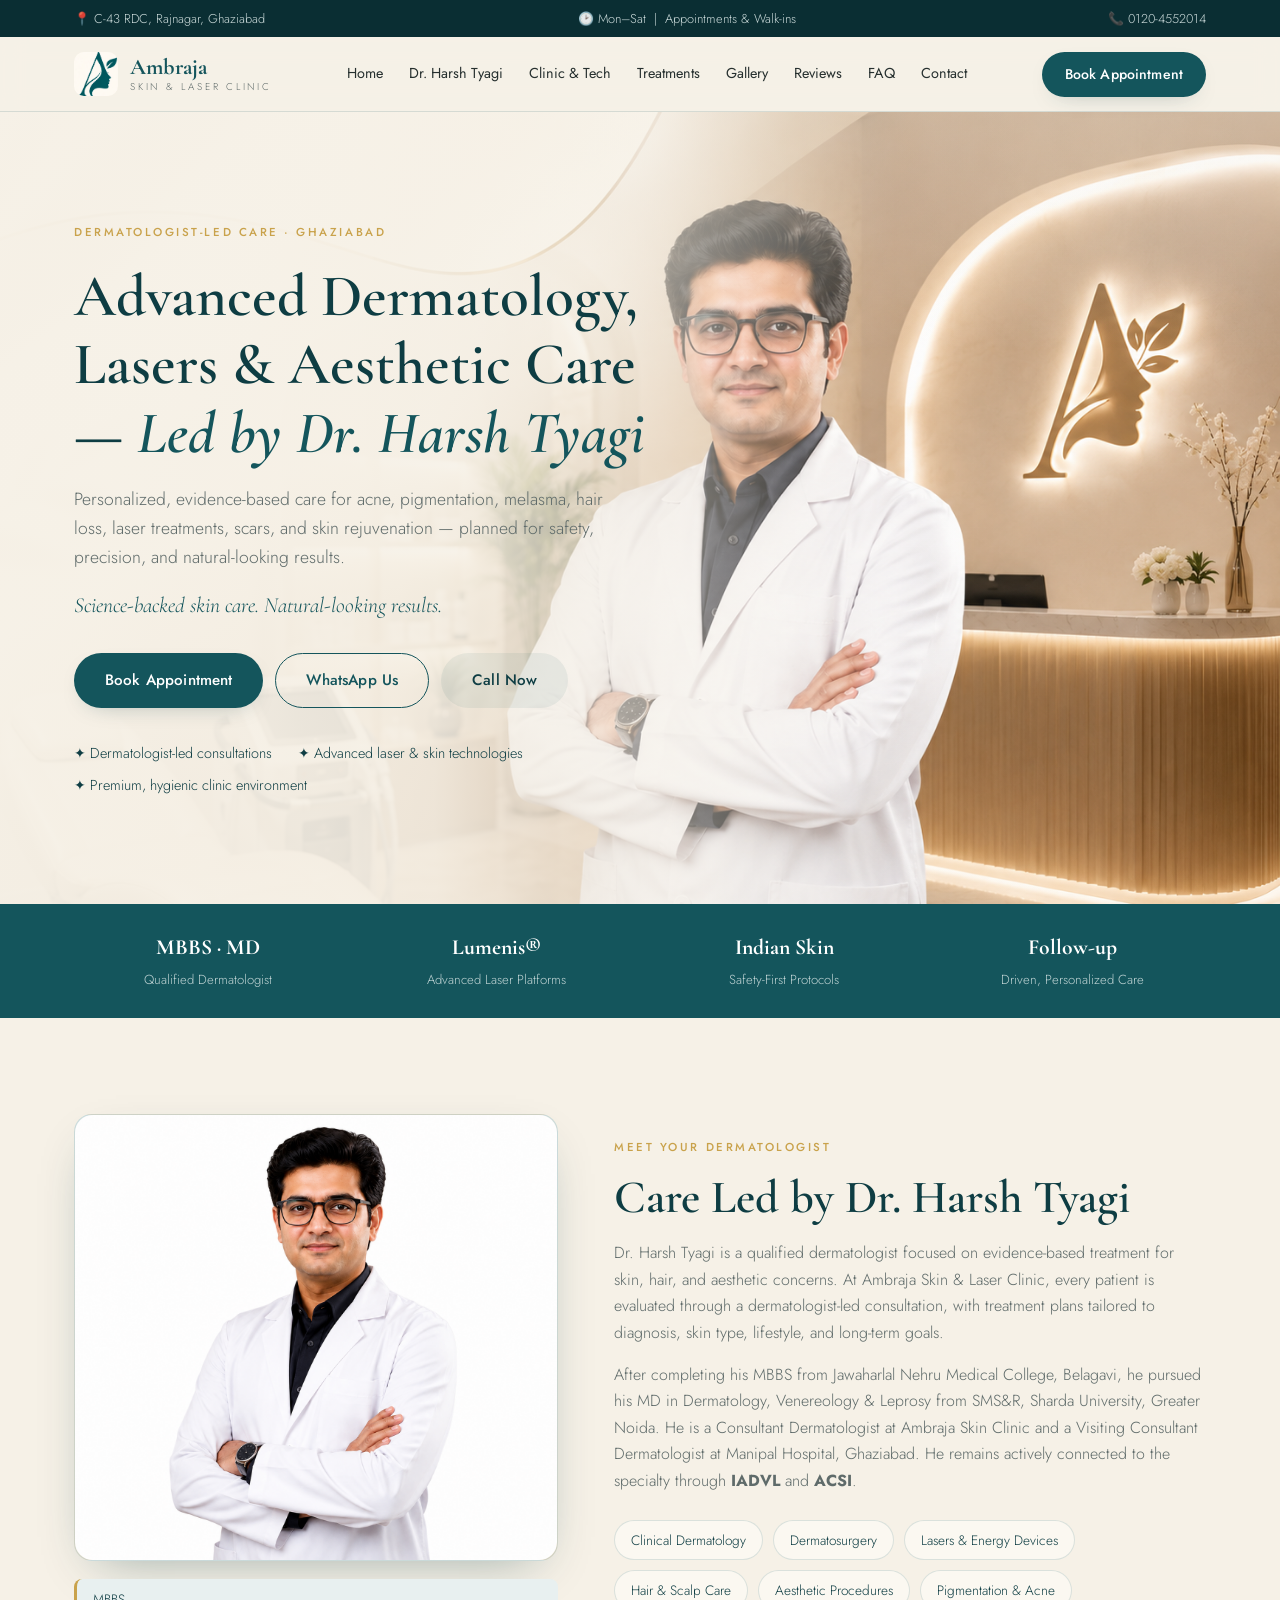
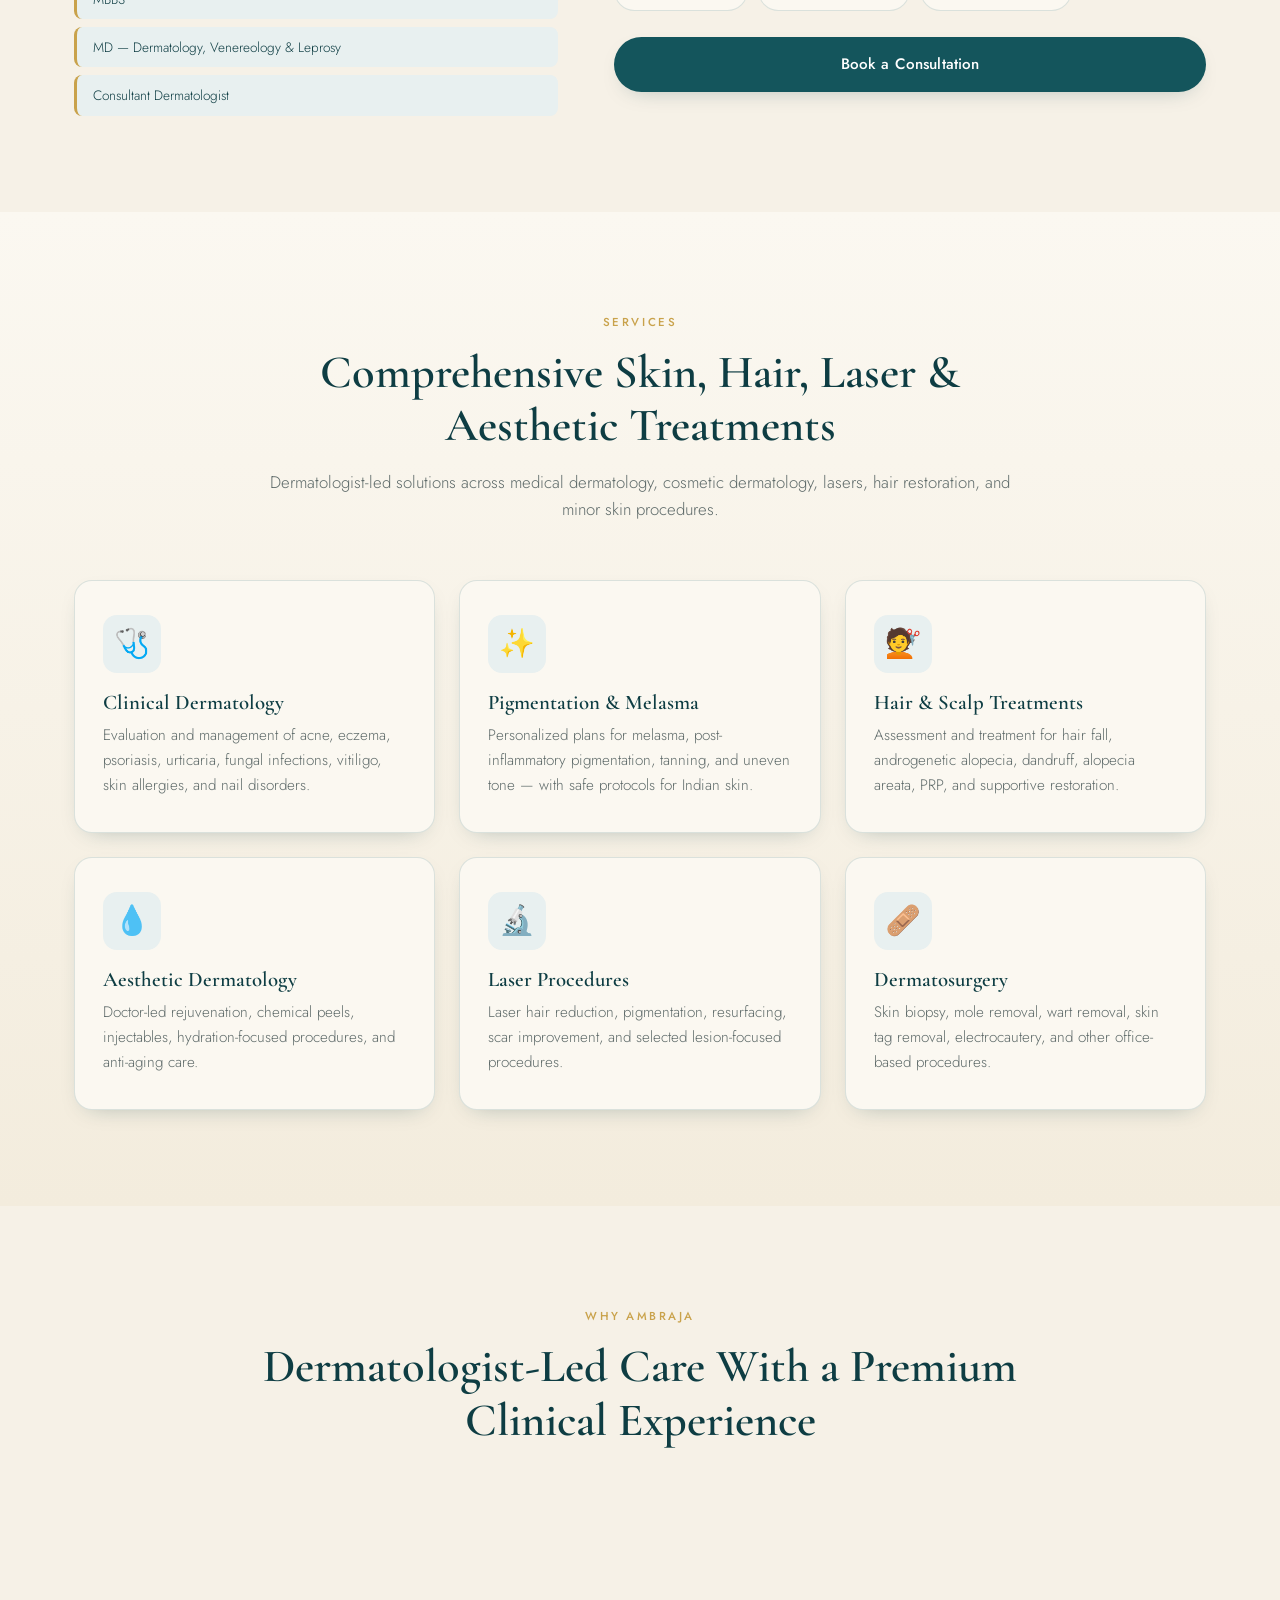
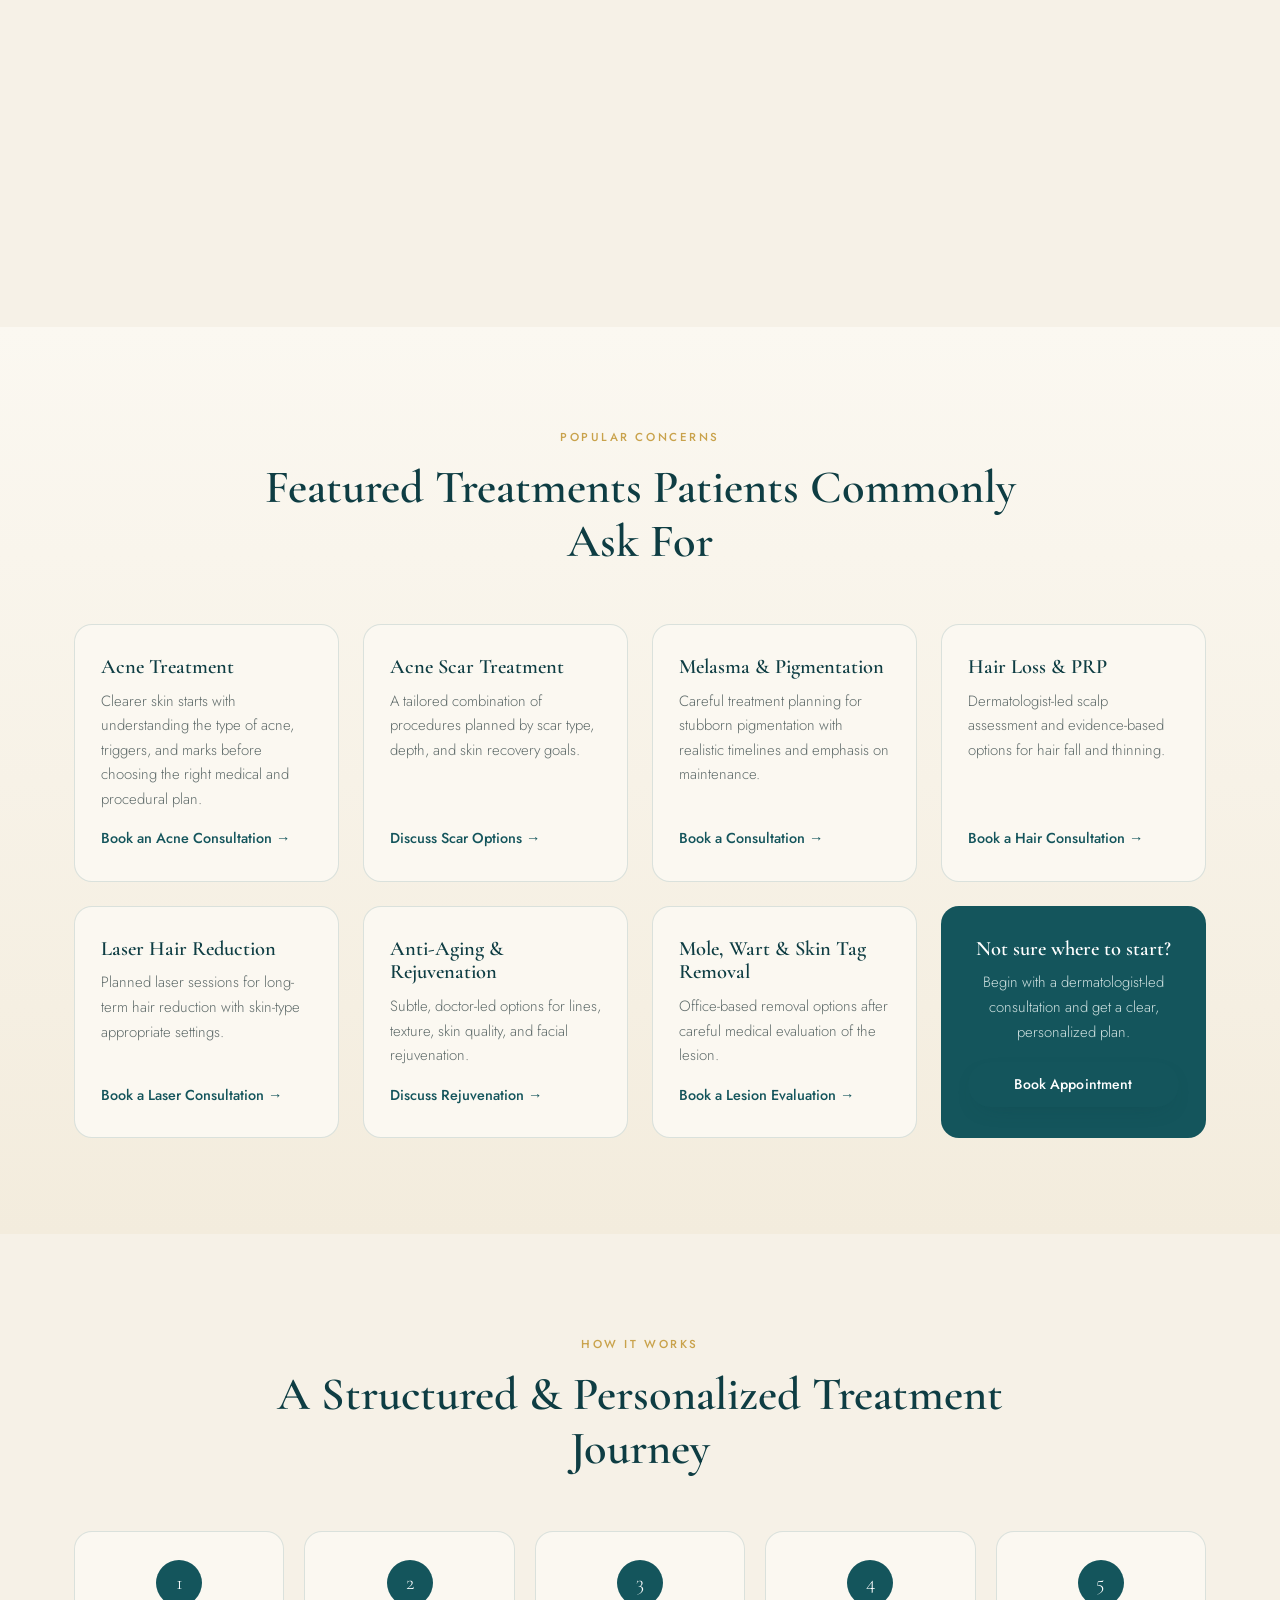
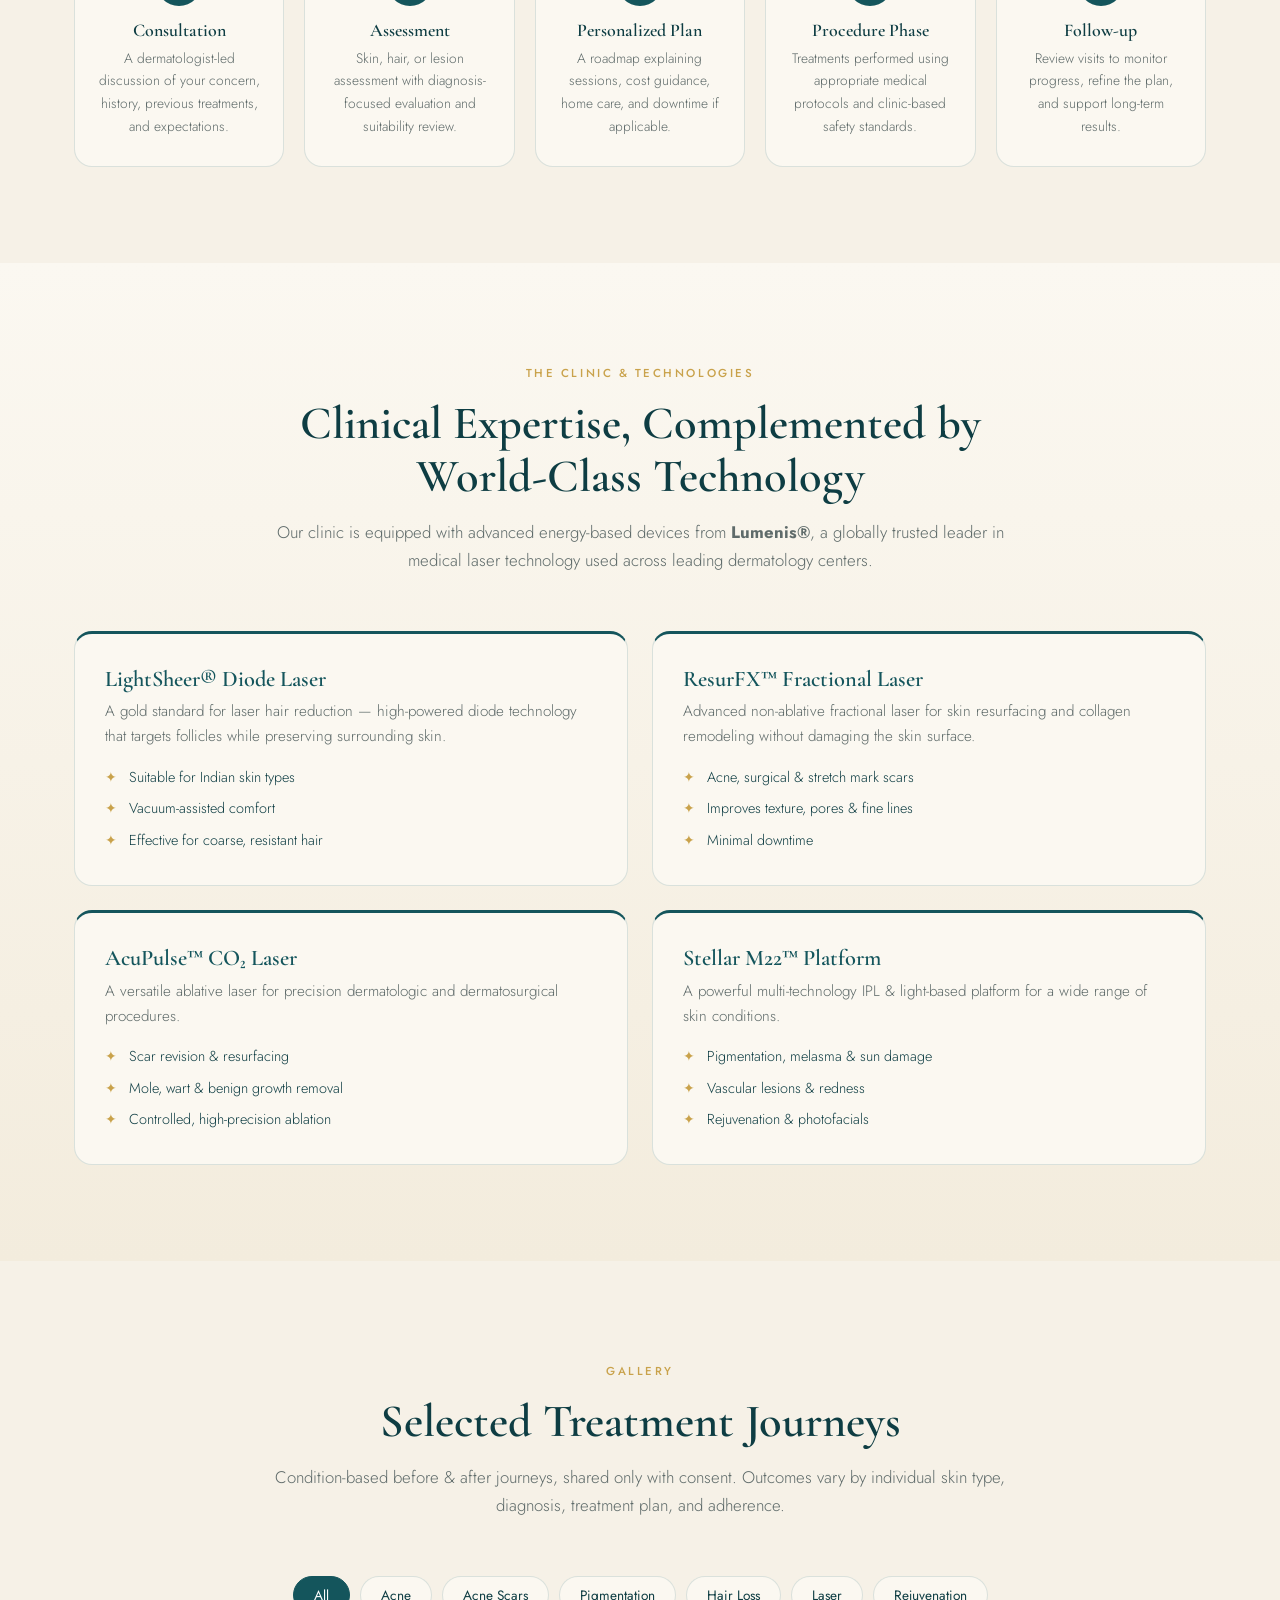
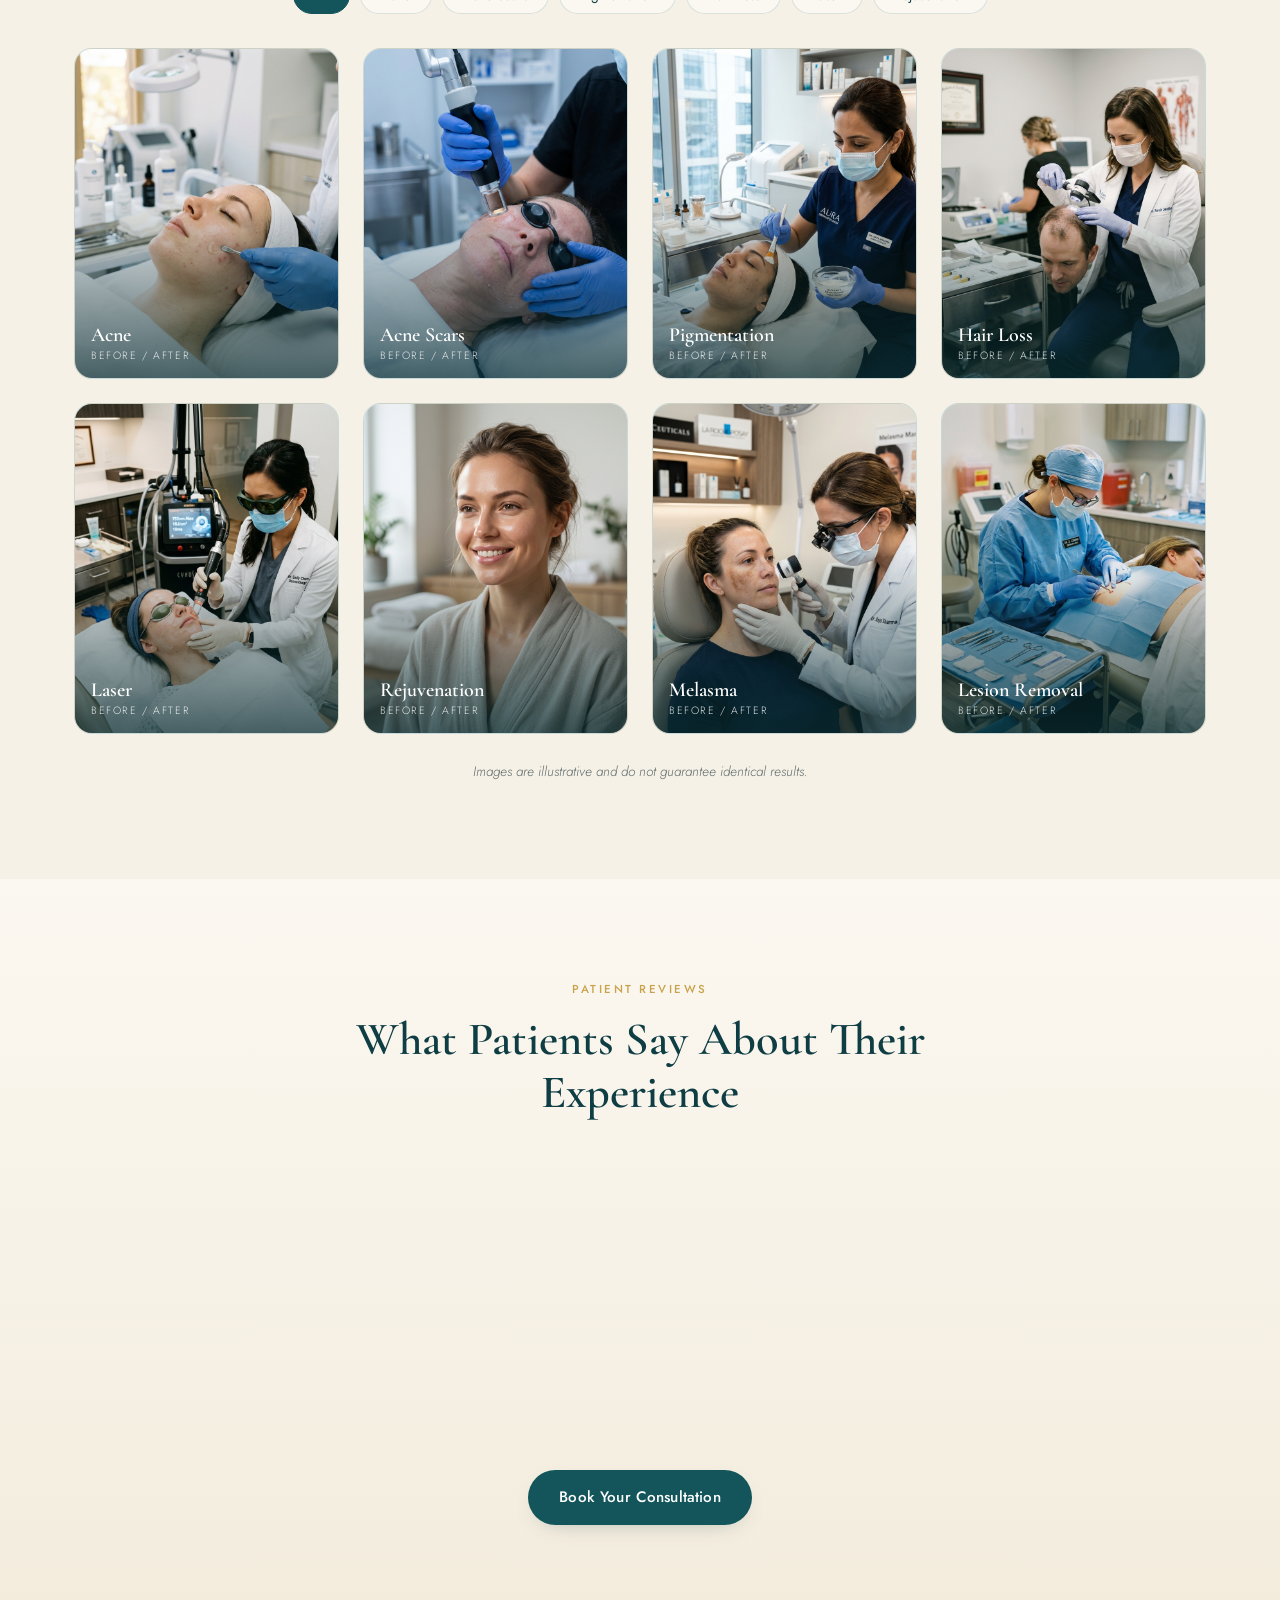
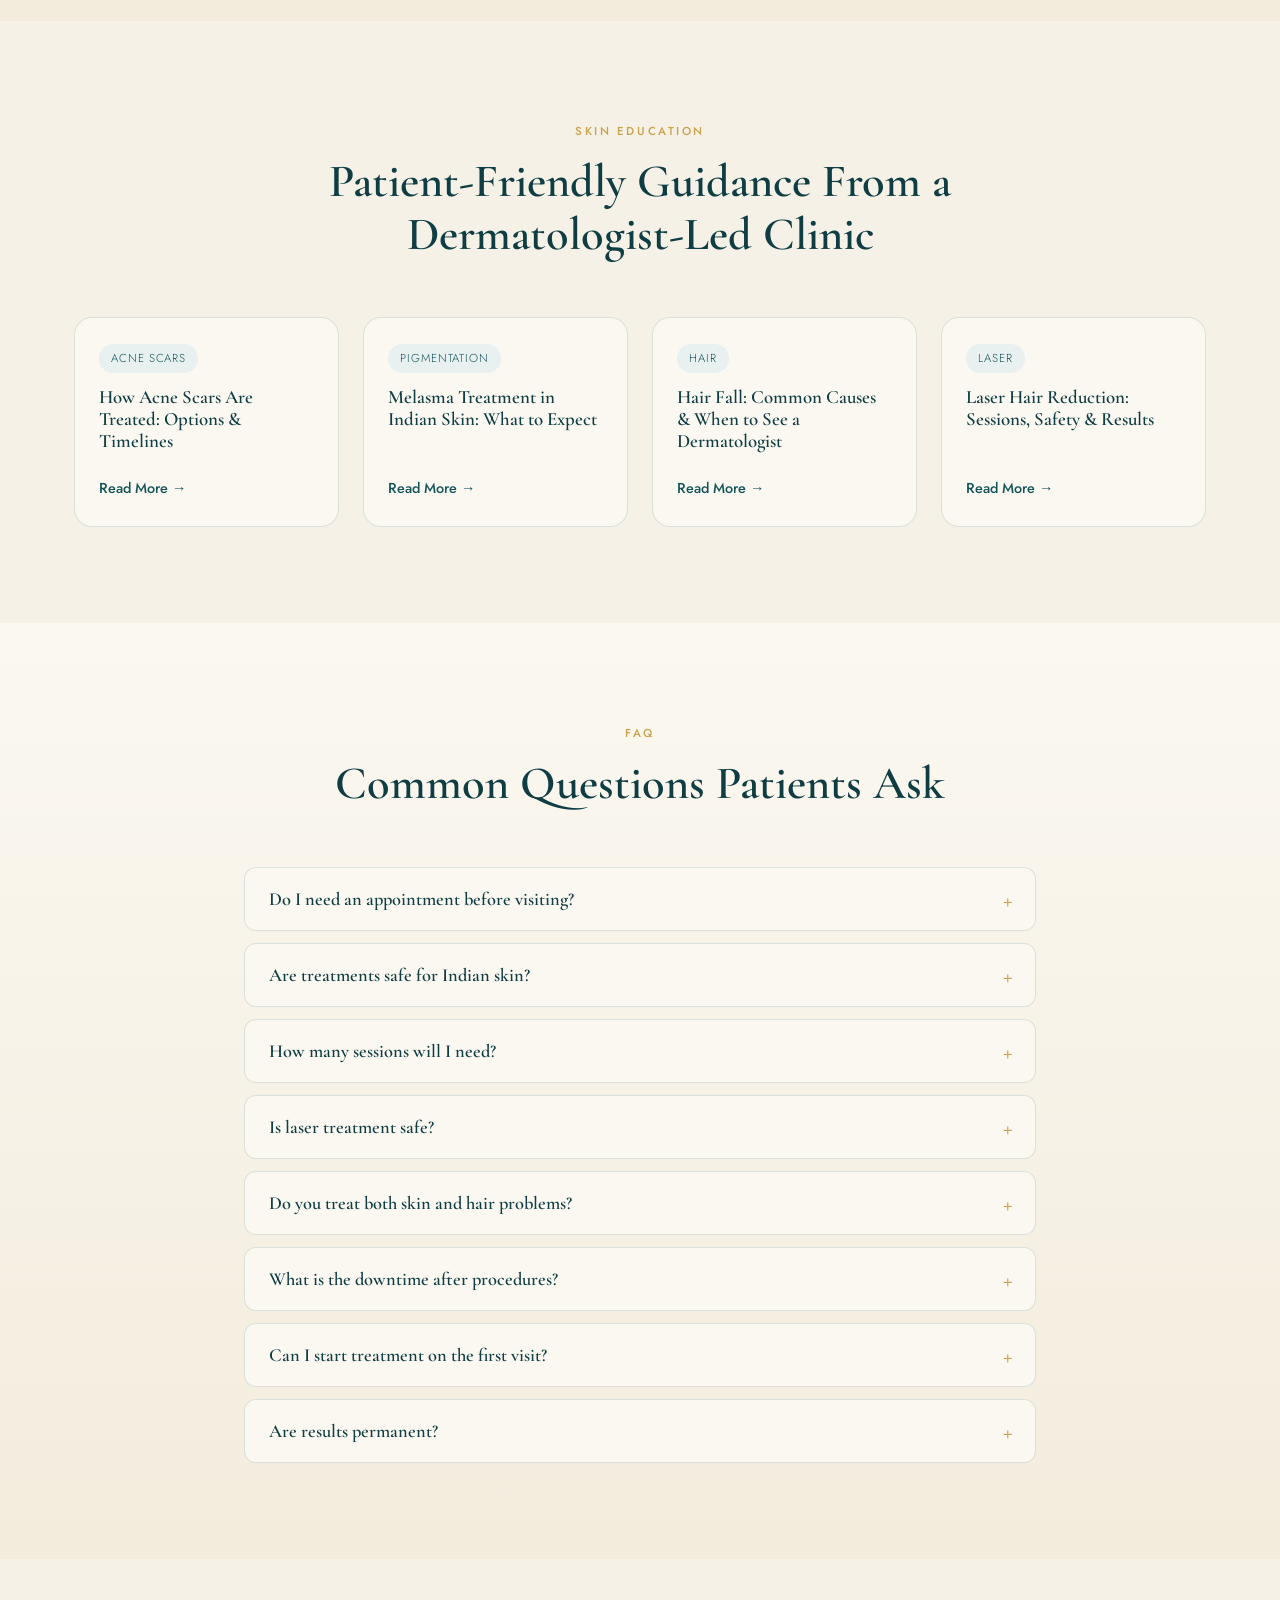
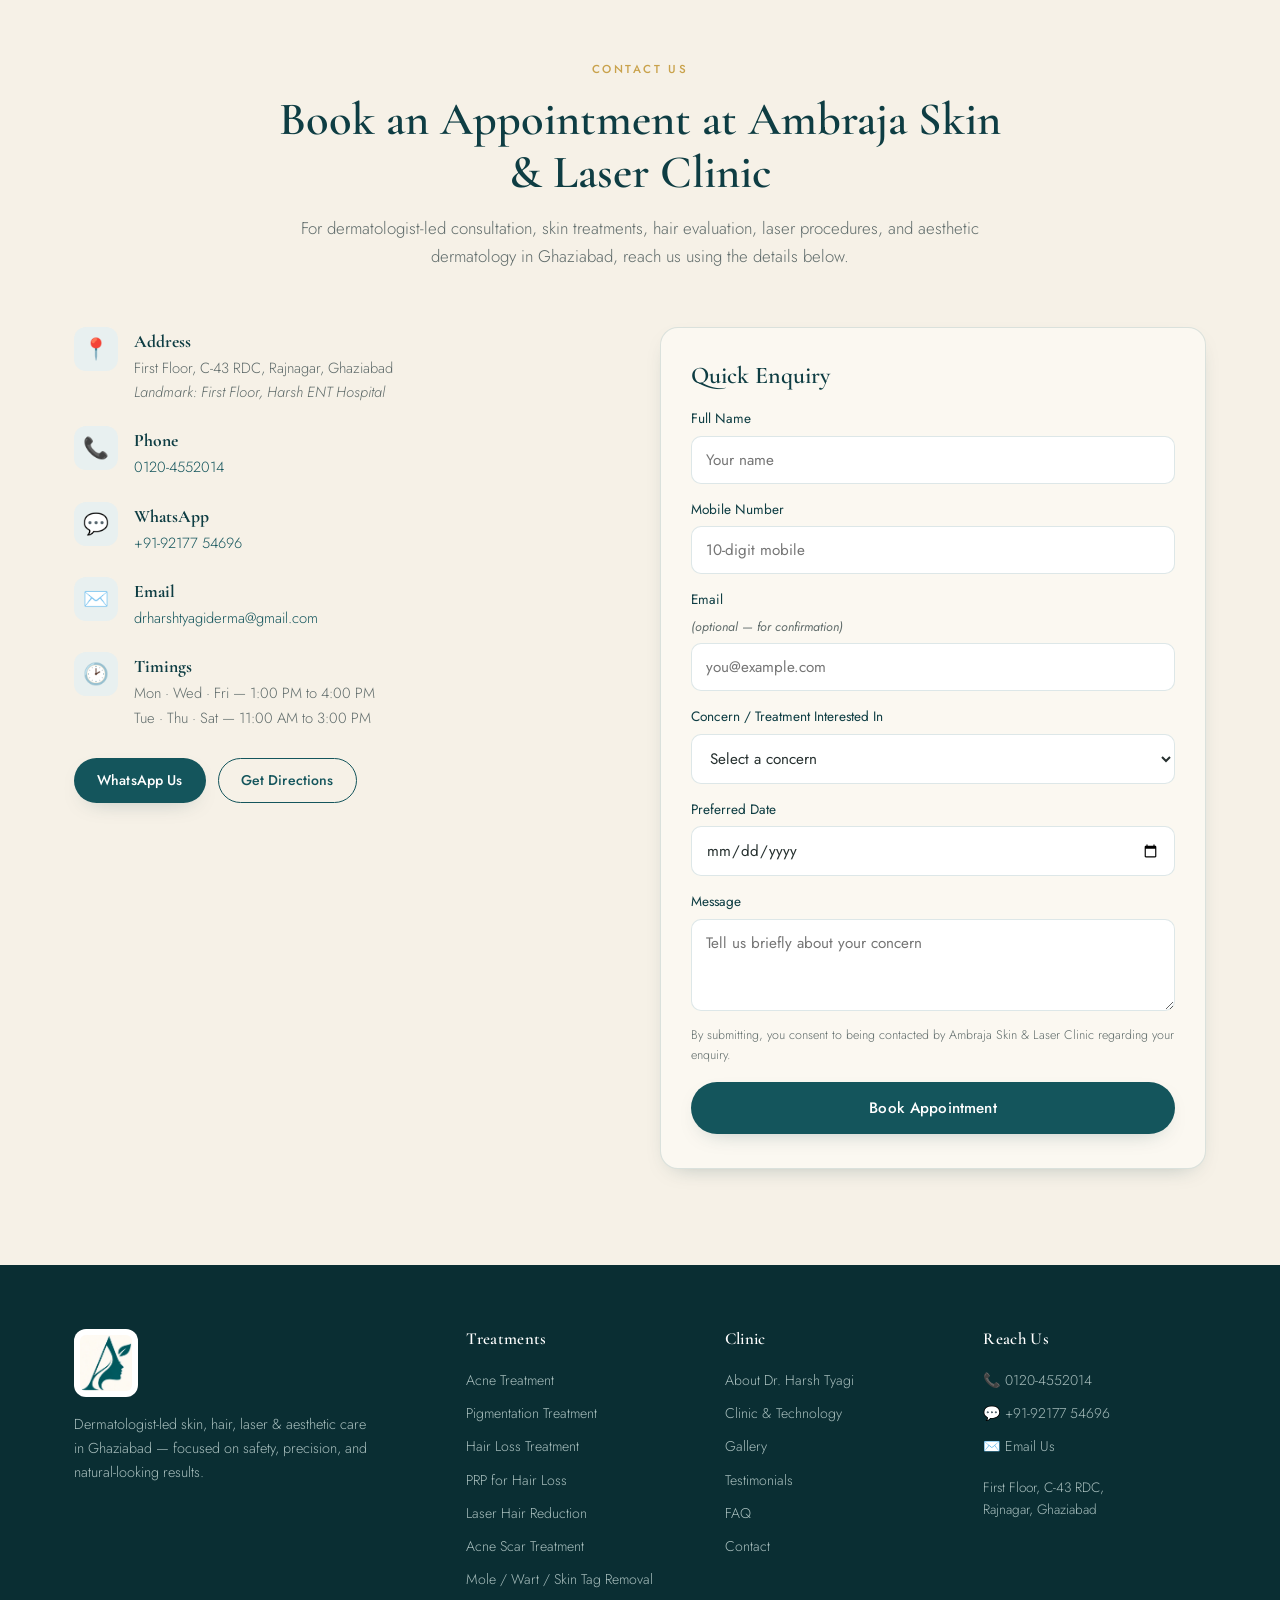
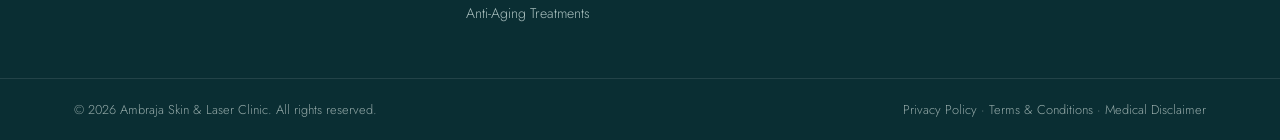
==== index.html @ 8ee1151f "appointment system" ====
<!DOCTYPE html>
<html lang="en">

<head>
  <meta charset="UTF-8" />
  <meta name="viewport" content="width=device-width, initial-scale=1.0" />
  <title>Dermatologist in Ghaziabad | Skin, Hair, Laser Clinic | Ambraja Skin &amp; Laser Clinic</title>
  <meta name="description"
    content="Ambraja Skin & Laser Clinic in Ghaziabad offers dermatologist-led care for acne, pigmentation, melasma, hair loss, lasers, PRP, acne scars, anti-aging, and skin procedures." />
  <link rel="icon" type="image/jpeg" href="Public/logo/logo.jpeg" />
  <link rel="preconnect" href="https://fonts.googleapis.com" />
  <link rel="preconnect" href="https://fonts.gstatic.com" crossorigin />
  <link
    href="https://fonts.googleapis.com/css2?family=Cormorant+Garamond:wght@400;500;600;700&family=Jost:wght@300;400;500;600&display=swap"
    rel="stylesheet" />
  <link rel="stylesheet" href="css/style.css" />
</head>

<body>

  <!-- ============ TOP BAR ============ -->
  <div class="topbar">
    <div class="container topbar__inner">
      <span class="topbar__item">📍 C-43 RDC, Rajnagar, Ghaziabad</span>
      <span class="topbar__item">🕑 Mon–Sat &nbsp;|&nbsp; Appointments &amp; Walk-ins</span>
      <a class="topbar__item" href="tel:01204552014">📞 0120-4552014</a>
    </div>
  </div>

  <!-- ============ HEADER ============ -->
  <header class="header" id="header">
    <div class="container header__inner">
      <a href="#home" class="brand">
        <img src="Public/logo/logo.jpeg" alt="Ambraja Skin & Laser Clinic logo" class="brand__mark" />
        <span class="brand__text">
          <span class="brand__name">Ambraja</span>
          <span class="brand__sub">Skin &amp; Laser Clinic</span>
        </span>
      </a>

      <nav class="nav" id="nav">
        <a href="#home" class="nav__link">Home</a>
        <a href="#doctor" class="nav__link">Dr. Harsh Tyagi</a>
        <a href="#clinic" class="nav__link">Clinic &amp; Tech</a>
        <a href="#services" class="nav__link">Treatments</a>
        <a href="#gallery" class="nav__link">Gallery</a>
        <a href="#testimonials" class="nav__link">Reviews</a>
        <a href="#faq" class="nav__link">FAQ</a>
        <a href="#contact" class="nav__link">Contact</a>
      </nav>

      <div class="header__cta">
        <a href="#contact" class="btn btn--primary btn--sm">Book Appointment</a>
        <button class="nav-toggle" id="navToggle" aria-label="Open menu">
          <span></span><span></span><span></span>
        </button>
      </div>
    </div>
  </header>

  <!-- ============ HERO ============ -->
  <section class="hero" id="home">
    <div class="hero__bg"></div>
    <div class="hero__overlay"></div>
    <div class="container hero__inner">
      <div class="hero__content">
        <span class="eyebrow">Dermatologist-Led Care · Ghaziabad</span>
        <h1 class="hero__title">
          Advanced Dermatology, Lasers &amp; Aesthetic Care —
          <span class="accent">Led by Dr. Harsh Tyagi</span>
        </h1>
        <p class="hero__sub">
          Personalized, evidence-based care for acne, pigmentation, melasma, hair loss,
          laser treatments, scars, and skin rejuvenation — planned for safety, precision,
          and natural-looking results.
        </p>
        <p class="hero__promise">Science-backed skin care. Natural-looking results.</p>

        <div class="hero__actions">
          <a href="#contact" class="btn btn--primary">Book Appointment</a>
          <a href="https://wa.me/919217754696" class="btn btn--outline" target="_blank" rel="noopener">WhatsApp Us</a>
          <a href="tel:01204552014" class="btn btn--ghost">Call Now</a>
        </div>

        <ul class="hero__trust">
          <li>✦ Dermatologist-led consultations</li>
          <li>✦ Advanced laser &amp; skin technologies</li>
          <li>✦ Premium, hygienic clinic environment</li>
        </ul>
      </div>
    </div>
  </section>

  <!-- ============ TRUST STRIP ============ -->
  <section class="strip">
    <div class="container strip__inner">
      <div class="strip__item"><strong>MBBS · MD</strong><span>Qualified Dermatologist</span></div>
      <div class="strip__item"><strong>Lumenis®</strong><span>Advanced Laser Platforms</span></div>
      <div class="strip__item"><strong>Indian Skin</strong><span>Safety-First Protocols</span></div>
      <div class="strip__item"><strong>Follow-up</strong><span>Driven, Personalized Care</span></div>
    </div>
  </section>

  <!-- ============ DOCTOR ============ -->
  <section class="section doctor" id="doctor">
    <div class="container doctor__inner">
      <div class="doctor__media">
        <div class="doctor__photo">
          <img src="Public/logo/dr.png" alt="Dr. Harsh Tyagi, Dermatologist" class="doctor__img" />
        </div>
        <div class="doctor__quals">
          <span>MBBS</span>
          <span>MD — Dermatology, Venereology &amp; Leprosy</span>
          <span>Consultant Dermatologist</span>
        </div>
      </div>
      <div class="doctor__body">
        <span class="eyebrow">Meet Your Dermatologist</span>
        <h2 class="section__title">Care Led by Dr. Harsh Tyagi</h2>
        <p>
          Dr. Harsh Tyagi is a qualified dermatologist focused on evidence-based treatment for
          skin, hair, and aesthetic concerns. At Ambraja Skin &amp; Laser Clinic, every patient is
          evaluated through a dermatologist-led consultation, with treatment plans tailored to
          diagnosis, skin type, lifestyle, and long-term goals.
        </p>
        <p>
          After completing his MBBS from Jawaharlal Nehru Medical College, Belagavi, he pursued his
          MD in Dermatology, Venereology &amp; Leprosy from SMS&amp;R, Sharda University, Greater Noida.
          He is a Consultant Dermatologist at Ambraja Skin Clinic and a Visiting Consultant
          Dermatologist at Manipal Hospital, Ghaziabad. He remains actively connected to the
          specialty through <strong>IADVL</strong> and <strong>ACSI</strong>.
        </p>
        <ul class="doctor__expertise">
          <li>Clinical Dermatology</li>
          <li>Dermatosurgery</li>
          <li>Lasers &amp; Energy Devices</li>
          <li>Hair &amp; Scalp Care</li>
          <li>Aesthetic Procedures</li>
          <li>Pigmentation &amp; Acne</li>
        </ul>
        <a href="#contact" class="btn btn--primary">Book a Consultation</a>
      </div>
    </div>
  </section>

  <!-- ============ SERVICES ============ -->
  <section class="section services alt" id="services">
    <div class="container">
      <div class="section__head">
        <span class="eyebrow">Services</span>
        <h2 class="section__title">Comprehensive Skin, Hair, Laser &amp; Aesthetic Treatments</h2>
        <p class="section__lead">
          Dermatologist-led solutions across medical dermatology, cosmetic dermatology, lasers,
          hair restoration, and minor skin procedures.
        </p>
      </div>

      <div class="grid grid--3">
        <article class="card">
          <div class="card__icon">🩺</div>
          <h3>Clinical Dermatology</h3>
          <p>Evaluation and management of acne, eczema, psoriasis, urticaria, fungal infections, vitiligo, skin
            allergies, and nail disorders.</p>
        </article>
        <article class="card">
          <div class="card__icon">✨</div>
          <h3>Pigmentation &amp; Melasma</h3>
          <p>Personalized plans for melasma, post-inflammatory pigmentation, tanning, and uneven tone — with safe
            protocols for Indian skin.</p>
        </article>
        <article class="card">
          <div class="card__icon">💇</div>
          <h3>Hair &amp; Scalp Treatments</h3>
          <p>Assessment and treatment for hair fall, androgenetic alopecia, dandruff, alopecia areata, PRP, and
            supportive restoration.</p>
        </article>
        <article class="card">
          <div class="card__icon">💧</div>
          <h3>Aesthetic Dermatology</h3>
          <p>Doctor-led rejuvenation, chemical peels, injectables, hydration-focused procedures, and anti-aging care.
          </p>
        </article>
        <article class="card">
          <div class="card__icon">🔬</div>
          <h3>Laser Procedures</h3>
          <p>Laser hair reduction, pigmentation, resurfacing, scar improvement, and selected lesion-focused procedures.
          </p>
        </article>
        <article class="card">
          <div class="card__icon">🩹</div>
          <h3>Dermatosurgery</h3>
          <p>Skin biopsy, mole removal, wart removal, skin tag removal, electrocautery, and other office-based
            procedures.</p>
        </article>
      </div>
    </div>
  </section>

  <!-- ============ WHY CHOOSE ============ -->
  <section class="section why">
    <div class="container">
      <div class="section__head">
        <span class="eyebrow">Why Ambraja</span>
        <h2 class="section__title">Dermatologist-Led Care With a Premium Clinical Experience</h2>
      </div>
      <div class="grid grid--3">
        <div class="why__item"><span class="why__num">01</span>
          <h3>Dermatologist-Led Diagnosis</h3>
          <p>Every treatment begins with a clinical evaluation based on your concern, history, and goals — never a
            one-size-fits-all package.</p>
        </div>
        <div class="why__item"><span class="why__num">02</span>
          <h3>Personalized Planning</h3>
          <p>Protocols adapted to skin type, concern severity, downtime tolerance, and long-term maintenance needs.</p>
        </div>
        <div class="why__item"><span class="why__num">03</span>
          <h3>Advanced Technology</h3>
          <p>Modern dermatology machines paired with medically supervised treatment selection.</p>
        </div>
        <div class="why__item"><span class="why__num">04</span>
          <h3>Focus on Indian Skin</h3>
          <p>Planning prioritizes safety, pigment control, and realistic outcomes for Indian skin tones.</p>
        </div>
        <div class="why__item"><span class="why__num">05</span>
          <h3>Safety, Hygiene &amp; Follow-up</h3>
          <p>Sterile protocols, careful counselling, and post-procedure guidance as part of the care experience.</p>
        </div>
        <div class="why__item"><span class="why__num">06</span>
          <h3>Natural-Looking Results</h3>
          <p>Healthier skin and refined results that preserve your individual features.</p>
        </div>
      </div>
    </div>
  </section>

  <!-- ============ FEATURED TREATMENTS ============ -->
  <section class="section treatments alt" id="treatments">
    <div class="container">
      <div class="section__head">
        <span class="eyebrow">Popular Concerns</span>
        <h2 class="section__title">Featured Treatments Patients Commonly Ask For</h2>
      </div>
      <div class="grid grid--4">
        <article class="tcard">
          <h3>Acne Treatment</h3>
          <p>Clearer skin starts with understanding the type of acne, triggers, and marks before choosing the right
            medical and procedural plan.</p><a href="#contact" class="tcard__link">Book an Acne Consultation →</a>
        </article>
        <article class="tcard">
          <h3>Acne Scar Treatment</h3>
          <p>A tailored combination of procedures planned by scar type, depth, and skin recovery goals.</p><a
            href="#contact" class="tcard__link">Discuss Scar Options →</a>
        </article>
        <article class="tcard">
          <h3>Melasma &amp; Pigmentation</h3>
          <p>Careful treatment planning for stubborn pigmentation with realistic timelines and emphasis on maintenance.
          </p><a href="#contact" class="tcard__link">Book a Consultation →</a>
        </article>
        <article class="tcard">
          <h3>Hair Loss &amp; PRP</h3>
          <p>Dermatologist-led scalp assessment and evidence-based options for hair fall and thinning.</p><a
            href="#contact" class="tcard__link">Book a Hair Consultation →</a>
        </article>
        <article class="tcard">
          <h3>Laser Hair Reduction</h3>
          <p>Planned laser sessions for long-term hair reduction with skin-type appropriate settings.</p><a
            href="#contact" class="tcard__link">Book a Laser Consultation →</a>
        </article>
        <article class="tcard">
          <h3>Anti-Aging &amp; Rejuvenation</h3>
          <p>Subtle, doctor-led options for lines, texture, skin quality, and facial rejuvenation.</p><a href="#contact"
            class="tcard__link">Discuss Rejuvenation →</a>
        </article>
        <article class="tcard">
          <h3>Mole, Wart &amp; Skin Tag Removal</h3>
          <p>Office-based removal options after careful medical evaluation of the lesion.</p><a href="#contact"
            class="tcard__link">Book a Lesion Evaluation →</a>
        </article>
        <article class="tcard tcard--cta">
          <h3>Not sure where to start?</h3>
          <p>Begin with a dermatologist-led consultation and get a clear, personalized plan.</p><a href="#contact"
            class="btn btn--primary btn--sm">Book Appointment</a>
        </article>
      </div>
    </div>
  </section>

  <!-- ============ JOURNEY ============ -->
  <section class="section journey">
    <div class="container">
      <div class="section__head">
        <span class="eyebrow">How It Works</span>
        <h2 class="section__title">A Structured &amp; Personalized Treatment Journey</h2>
      </div>
      <div class="journey__track">
        <div class="jstep"><span class="jstep__no">1</span>
          <h3>Consultation</h3>
          <p>A dermatologist-led discussion of your concern, history, previous treatments, and expectations.</p>
        </div>
        <div class="jstep"><span class="jstep__no">2</span>
          <h3>Assessment</h3>
          <p>Skin, hair, or lesion assessment with diagnosis-focused evaluation and suitability review.</p>
        </div>
        <div class="jstep"><span class="jstep__no">3</span>
          <h3>Personalized Plan</h3>
          <p>A roadmap explaining sessions, cost guidance, home care, and downtime if applicable.</p>
        </div>
        <div class="jstep"><span class="jstep__no">4</span>
          <h3>Procedure Phase</h3>
          <p>Treatments performed using appropriate medical protocols and clinic-based safety standards.</p>
        </div>
        <div class="jstep"><span class="jstep__no">5</span>
          <h3>Follow-up</h3>
          <p>Review visits to monitor progress, refine the plan, and support long-term results.</p>
        </div>
      </div>
    </div>
  </section>

  <!-- ============ CLINIC & TECH ============ -->
  <section class="section clinic alt" id="clinic">
    <div class="container">
      <div class="section__head">
        <span class="eyebrow">The Clinic &amp; Technologies</span>
        <h2 class="section__title">Clinical Expertise, Complemented by World-Class Technology</h2>
        <p class="section__lead">
          Our clinic is equipped with advanced energy-based devices from <strong>Lumenis®</strong>, a
          globally trusted leader in medical laser technology used across leading dermatology centers.
        </p>
      </div>
      <div class="grid grid--2">
        <article class="tech">
          <h3>LightSheer® Diode Laser</h3>
          <p>A gold standard for laser hair reduction — high-powered diode technology that targets follicles while
            preserving surrounding skin.</p>
          <ul>
            <li>Suitable for Indian skin types</li>
            <li>Vacuum-assisted comfort</li>
            <li>Effective for coarse, resistant hair</li>
          </ul>
        </article>
        <article class="tech">
          <h3>ResurFX™ Fractional Laser</h3>
          <p>Advanced non-ablative fractional laser for skin resurfacing and collagen remodeling without damaging the
            skin surface.</p>
          <ul>
            <li>Acne, surgical &amp; stretch mark scars</li>
            <li>Improves texture, pores &amp; fine lines</li>
            <li>Minimal downtime</li>
          </ul>
        </article>
        <article class="tech">
          <h3>AcuPulse™ CO₂ Laser</h3>
          <p>A versatile ablative laser for precision dermatologic and dermatosurgical procedures.</p>
          <ul>
            <li>Scar revision &amp; resurfacing</li>
            <li>Mole, wart &amp; benign growth removal</li>
            <li>Controlled, high-precision ablation</li>
          </ul>
        </article>
        <article class="tech">
          <h3>Stellar M22™ Platform</h3>
          <p>A powerful multi-technology IPL &amp; light-based platform for a wide range of skin conditions.</p>
          <ul>
            <li>Pigmentation, melasma &amp; sun damage</li>
            <li>Vascular lesions &amp; redness</li>
            <li>Rejuvenation &amp; photofacials</li>
          </ul>
        </article>
      </div>
    </div>
  </section>

  <!-- ============ GALLERY ============ -->
  <section class="section gallery" id="gallery">
    <div class="container">
      <div class="section__head">
        <span class="eyebrow">Gallery</span>
        <h2 class="section__title">Selected Treatment Journeys</h2>
        <p class="section__lead">Condition-based before &amp; after journeys, shared only with consent. Outcomes vary by
          individual skin type, diagnosis, treatment plan, and adherence.</p>
      </div>
      <div class="gallery__filters">
        <button class="chip active">All</button>
        <button class="chip">Acne</button>
        <button class="chip">Acne Scars</button>
        <button class="chip">Pigmentation</button>
        <button class="chip">Hair Loss</button>
        <button class="chip">Laser</button>
        <button class="chip">Rejuvenation</button>
      </div>
      <div class="grid grid--4 gallery__grid">
        <figure class="gtile" data-cat="acne"><img src="Public/gallery/acne.png" alt="Acne treatment" loading="lazy" />
          <figcaption class="gtile__cap"><span>Acne</span><small>Before / After</small></figcaption>
        </figure>
        <figure class="gtile" data-cat="acne scars"><img src="Public/gallery/acne_scars.png" alt="Acne scar treatment"
            loading="lazy" />
          <figcaption class="gtile__cap"><span>Acne Scars</span><small>Before / After</small></figcaption>
        </figure>
        <figure class="gtile" data-cat="pigmentation"><img src="Public/gallery/pigmentation.png"
            alt="Pigmentation treatment" loading="lazy" />
          <figcaption class="gtile__cap"><span>Pigmentation</span><small>Before / After</small></figcaption>
        </figure>
        <figure class="gtile" data-cat="hair loss"><img src="Public/gallery/hair_loss.png" alt="Hair loss treatment"
            loading="lazy" />
          <figcaption class="gtile__cap"><span>Hair Loss</span><small>Before / After</small></figcaption>
        </figure>
        <figure class="gtile" data-cat="laser"><img src="Public/gallery/laser.png" alt="Laser procedure"
            loading="lazy" />
          <figcaption class="gtile__cap"><span>Laser</span><small>Before / After</small></figcaption>
        </figure>
        <figure class="gtile" data-cat="rejuvenation"><img src="Public/gallery/rejuvenation.png" alt="Skin rejuvenation"
            loading="lazy" />
          <figcaption class="gtile__cap"><span>Rejuvenation</span><small>Before / After</small></figcaption>
        </figure>
        <figure class="gtile" data-cat="pigmentation"><img src="Public/gallery/melasma.png" alt="Melasma treatment"
            loading="lazy" />
          <figcaption class="gtile__cap"><span>Melasma</span><small>Before / After</small></figcaption>
        </figure>
        <figure class="gtile" data-cat="lesion"><img src="Public/gallery/lesion_removal.png" alt="Lesion removal"
            loading="lazy" />
          <figcaption class="gtile__cap"><span>Lesion Removal</span><small>Before / After</small></figcaption>
        </figure>
      </div>
      <p class="disclaimer">Images are illustrative and do not guarantee identical results.</p>
    </div>
  </section>

  <!-- ============ TESTIMONIALS ============ -->
  <section class="section testimonials alt" id="testimonials">
    <div class="container">
      <div class="section__head">
        <span class="eyebrow">Patient Reviews</span>
        <h2 class="section__title">What Patients Say About Their Experience</h2>
      </div>
      <div class="grid grid--3">
        <blockquote class="quote">
          <div class="stars">★★★★★</div>
          <p>"I appreciated how thoroughly my skin was examined before treatment was recommended. The plan felt clear,
            realistic, and medically sound."</p><cite>— Verified Patient</cite>
        </blockquote>
        <blockquote class="quote">
          <div class="stars">★★★★★</div>
          <p>"The clinic experience felt professional and reassuring. My acne and marks improved steadily, and I always
            knew what to expect."</p><cite>— Verified Patient</cite>
        </blockquote>
        <blockquote class="quote">
          <div class="stars">★★★★★</div>
          <p>"I wanted subtle rejuvenation, not an overdone look. The results felt natural and the guidance throughout
            was excellent."</p><cite>— Verified Patient</cite>
        </blockquote>
      </div>
      <div class="center"><a href="#contact" class="btn btn--primary">Book Your Consultation</a></div>
    </div>
  </section>

  <!-- ============ BLOG ============ -->
  <section class="section blog" id="blog">
    <div class="container">
      <div class="section__head">
        <span class="eyebrow">Skin Education</span>
        <h2 class="section__title">Patient-Friendly Guidance From a Dermatologist-Led Clinic</h2>
      </div>
      <div class="grid grid--4">
        <article class="bcard"><span class="bcard__tag">Acne Scars</span>
          <h3>How Acne Scars Are Treated: Options &amp; Timelines</h3><a href="#" class="tcard__link">Read More →</a>
        </article>
        <article class="bcard"><span class="bcard__tag">Pigmentation</span>
          <h3>Melasma Treatment in Indian Skin: What to Expect</h3><a href="#" class="tcard__link">Read More →</a>
        </article>
        <article class="bcard"><span class="bcard__tag">Hair</span>
          <h3>Hair Fall: Common Causes &amp; When to See a Dermatologist</h3><a href="#" class="tcard__link">Read More
            →</a>
        </article>
        <article class="bcard"><span class="bcard__tag">Laser</span>
          <h3>Laser Hair Reduction: Sessions, Safety &amp; Results</h3><a href="#" class="tcard__link">Read More →</a>
        </article>
      </div>
    </div>
  </section>

  <!-- ============ FAQ ============ -->
  <section class="section faq alt" id="faq">
    <div class="container faq__inner">
      <div class="section__head">
        <span class="eyebrow">FAQ</span>
        <h2 class="section__title">Common Questions Patients Ask</h2>
      </div>
      <div class="accordion">
        <div class="acc"><button class="acc__q">Do I need an appointment before visiting?</button>
          <div class="acc__a">
            <p>We recommend booking an appointment so adequate consultation time can be reserved. Walk-ins may be
              accommodated based on availability.</p>
          </div>
        </div>
        <div class="acc"><button class="acc__q">Are treatments safe for Indian skin?</button>
          <div class="acc__a">
            <p>Treatment plans are selected after evaluating the concern, skin type, and history. Safety and
              pigment-risk minimization are central to planning.</p>
          </div>
        </div>
        <div class="acc"><button class="acc__q">How many sessions will I need?</button>
          <div class="acc__a">
            <p>It depends on the diagnosis, treatment selected, severity, and your skin response. A clearer estimate is
              usually provided after consultation.</p>
          </div>
        </div>
        <div class="acc"><button class="acc__q">Is laser treatment safe?</button>
          <div class="acc__a">
            <p>When appropriately selected, performed, and monitored in a clinical setting, laser treatments can be safe
              and effective. Suitability varies by condition and skin type.</p>
          </div>
        </div>
        <div class="acc"><button class="acc__q">Do you treat both skin and hair problems?</button>
          <div class="acc__a">
            <p>Yes. The clinic evaluates both dermatologic and hair/scalp concerns, along with selected laser and
              aesthetic indications.</p>
          </div>
        </div>
        <div class="acc"><button class="acc__q">What is the downtime after procedures?</button>
          <div class="acc__a">
            <p>Downtime depends on the procedure. Some treatments have little to no downtime, while others may involve
              redness, peeling, or sun precautions for a few days.</p>
          </div>
        </div>
        <div class="acc"><button class="acc__q">Can I start treatment on the first visit?</button>
          <div class="acc__a">
            <p>In many cases, yes. Some concerns may require investigations, pre-procedure preparation, or patch testing
              before treatment.</p>
          </div>
        </div>
        <div class="acc"><button class="acc__q">Are results permanent?</button>
          <div class="acc__a">
            <p>Some concerns need maintenance because skin and hair are influenced by hormones, lifestyle, sun exposure,
              and genetics. Your dermatologist will explain realistic expectations.</p>
          </div>
        </div>
      </div>
    </div>
  </section>

  <!-- ============ CONTACT ============ -->
  <section class="section contact" id="contact">
    <div class="container">
      <div class="section__head">
        <span class="eyebrow">Contact Us</span>
        <h2 class="section__title">Book an Appointment at Ambraja Skin &amp; Laser Clinic</h2>
        <p class="section__lead">For dermatologist-led consultation, skin treatments, hair evaluation, laser procedures,
          and aesthetic dermatology in Ghaziabad, reach us using the details below.</p>
      </div>

      <div class="contact__grid">
        <div class="contact__info">
          <div class="cinfo"><span class="cinfo__ic">📍</span>
            <div><strong>Address</strong>
              <p>First Floor, C-43 RDC, Rajnagar, Ghaziabad<br /><em>Landmark: First Floor, Harsh ENT Hospital</em></p>
            </div>
          </div>
          <div class="cinfo"><span class="cinfo__ic">📞</span>
            <div><strong>Phone</strong>
              <p><a href="tel:01204552014">0120-4552014</a></p>
            </div>
          </div>
          <div class="cinfo"><span class="cinfo__ic">💬</span>
            <div><strong>WhatsApp</strong>
              <p><a href="https://wa.me/919217754696" target="_blank" rel="noopener">+91-92177 54696</a></p>
            </div>
          </div>
          <div class="cinfo"><span class="cinfo__ic">✉️</span>
            <div><strong>Email</strong>
              <p><a href="mailto:drharshtyagiderma@gmail.com">drharshtyagiderma@gmail.com</a></p>
            </div>
          </div>
          <div class="cinfo"><span class="cinfo__ic">🕑</span>
            <div><strong>Timings</strong>
              <p>Mon · Wed · Fri — 1:00 PM to 4:00 PM<br />Tue · Thu · Sat — 11:00 AM to 3:00 PM</p>
            </div>
          </div>
          <div class="contact__actions">
            <a href="https://wa.me/919217754696" class="btn btn--primary btn--sm" target="_blank"
              rel="noopener">WhatsApp Us</a>
            <a href="https://maps.google.com/?q=Ambraja+Skin+Clinic+RDC+Rajnagar+Ghaziabad"
              class="btn btn--outline btn--sm" target="_blank" rel="noopener">Get Directions</a>
          </div>
        </div>

        <form class="contact__form" id="enquiryForm" novalidate>
          <h3>Quick Enquiry</h3>
          <label>Full Name<input type="text" name="name" required placeholder="Your name" /></label>
          <label>Mobile Number<input type="tel" name="mobile" required placeholder="10-digit mobile" /></label>
          <label>Email <span class="opt">(optional — for confirmation)</span><input type="email" name="email" placeholder="you@example.com" /></label>
          <label>Concern / Treatment Interested In
            <select name="concern">
              <option value="">Select a concern</option>
              <option>Acne / Acne Scars</option>
              <option>Pigmentation / Melasma</option>
              <option>Hair Loss / PRP</option>
              <option>Laser Hair Reduction</option>
              <option>Anti-Aging / Rejuvenation</option>
              <option>Mole / Wart / Skin Tag</option>
              <option>Other</option>
            </select>
          </label>
          <label>Preferred Date<input type="date" name="date" /></label>
          <label>Message<textarea name="message" rows="3"
              placeholder="Tell us briefly about your concern"></textarea></label>
          <p class="consent">By submitting, you consent to being contacted by Ambraja Skin &amp; Laser Clinic regarding
            your enquiry.</p>
          <button type="submit" class="btn btn--primary btn--block">Book Appointment</button>
          <p class="form-note" id="formNote" hidden>✓ Thank you! We will contact you shortly.</p>
        </form>
      </div>
    </div>
  </section>

  <!-- ============ FOOTER ============ -->
  <footer class="footer">
    <div class="container footer__inner">
      <div class="footer__brand">
        <img src="Public/logo/logo.jpeg" alt="Ambraja Skin & Laser Clinic" class="footer__logo" />
        <p>Dermatologist-led skin, hair, laser &amp; aesthetic care in Ghaziabad — focused on safety, precision, and
          natural-looking results.</p>
      </div>
      <div class="footer__col">
        <h4>Treatments</h4>
        <a href="#treatments">Acne Treatment</a>
        <a href="#treatments">Pigmentation Treatment</a>
        <a href="#treatments">Hair Loss Treatment</a>
        <a href="#treatments">PRP for Hair Loss</a>
        <a href="#treatments">Laser Hair Reduction</a>
        <a href="#treatments">Acne Scar Treatment</a>
        <a href="#treatments">Mole / Wart / Skin Tag Removal</a>
        <a href="#treatments">Anti-Aging Treatments</a>
      </div>
      <div class="footer__col">
        <h4>Clinic</h4>
        <a href="#doctor">About Dr. Harsh Tyagi</a>
        <a href="#clinic">Clinic &amp; Technology</a>
        <a href="#gallery">Gallery</a>
        <a href="#testimonials">Testimonials</a>
        <a href="#faq">FAQ</a>
        <a href="#contact">Contact</a>
      </div>
      <div class="footer__col">
        <h4>Reach Us</h4>
        <a href="tel:01204552014">📞 0120-4552014</a>
        <a href="https://wa.me/919217754696">💬 +91-92177 54696</a>
        <a href="mailto:drharshtyagiderma@gmail.com">✉️ Email Us</a>
        <p class="footer__addr">First Floor, C-43 RDC,<br />Rajnagar, Ghaziabad</p>
      </div>
    </div>
    <div class="footer__bottom">
      <div class="container footer__bottom-inner">
        <span>© <span id="year"></span> Ambraja Skin &amp; Laser Clinic. All rights reserved.</span>
        <span class="footer__legal"><a href="#">Privacy Policy</a> · <a href="#">Terms &amp; Conditions</a> · <a
            href="#">Medical Disclaimer</a></span>
      </div>
    </div>
  </footer>

  <!-- ============ MOBILE STICKY BAR ============ -->
  <div class="mobilebar">
    <a href="tel:01204552014" class="mobilebar__btn"><span>📞</span>Call</a>
    <a href="https://wa.me/919217754696" class="mobilebar__btn mobilebar__btn--wa" target="_blank"
      rel="noopener"><span>💬</span>WhatsApp</a>
    <a href="#contact" class="mobilebar__btn mobilebar__btn--book"><span>📅</span>Book</a>
  </div>

  <script src="js/script.js"></script>
</body>

</html>
---- css/style.css ----
/* ============ TOKENS ============ */
:root{
  --teal:#14555C;          /* brand primary from logo */
  --teal-dark:#0E3D43;
  --teal-deep:#0A2E33;
  --teal-soft:#e8f0f0;
  --gold:#C9A24B;          /* champagne accent */
  --ivory:#F6F1E7;         /* base bg from logo */
  --cream:#FBF8F1;         /* card bg */
  --sand:#EDE4D3;
  --charcoal:#26302F;
  --muted:#5f6b6a;
  --line:rgba(20,85,92,.14);
  --shadow:0 18px 50px -24px rgba(14,61,67,.45);
  --shadow-sm:0 8px 24px -14px rgba(14,61,67,.4);
  --radius:18px;
  --radius-sm:12px;
  --serif:'Cormorant Garamond',Georgia,serif;
  --sans:'Jost',-apple-system,Segoe UI,Roboto,sans-serif;
  --wrap:1180px;
}

*{box-sizing:border-box;margin:0;padding:0}
html{scroll-behavior:smooth}
body{
  font-family:var(--sans);
  color:var(--charcoal);
  background:var(--ivory);
  line-height:1.65;
  font-weight:300;
  -webkit-font-smoothing:antialiased;
  overflow-x:hidden;
}
img{max-width:100%;display:block}
a{color:inherit;text-decoration:none}

.container{width:100%;max-width:var(--wrap);margin:0 auto;padding:0 24px}
.section{padding:96px 0}
.alt{background:linear-gradient(180deg,var(--cream),#f3ecdd)}
.center{text-align:center;margin-top:36px}

/* ============ TYPE ============ */
h1,h2,h3,h4{font-family:var(--serif);font-weight:600;line-height:1.15;color:var(--teal-dark)}
.eyebrow{
  display:inline-block;font-family:var(--sans);font-weight:500;
  letter-spacing:.22em;text-transform:uppercase;font-size:.72rem;
  color:var(--gold);margin-bottom:14px;
}
.section__head{max-width:760px;margin:0 auto 56px;text-align:center}
.section__title{font-size:clamp(1.9rem,4vw,2.9rem)}
.section__lead{margin-top:16px;color:var(--muted);font-size:1.05rem}
.accent{color:var(--teal);font-style:italic}

/* ============ BUTTONS ============ */
.btn{
  display:inline-flex;align-items:center;justify-content:center;gap:8px;
  font-family:var(--sans);font-weight:500;font-size:.95rem;letter-spacing:.01em;
  padding:14px 30px;border-radius:999px;border:1.5px solid transparent;
  cursor:pointer;transition:.28s ease;white-space:nowrap;
}
.btn--sm{padding:10px 22px;font-size:.88rem}
.btn--block{width:100%}
.btn--primary{background:var(--teal);color:#fff;box-shadow:var(--shadow-sm)}
.btn--primary:hover{background:var(--teal-dark);transform:translateY(-2px)}
.btn--outline{border-color:var(--teal);color:var(--teal);background:transparent}
.btn--outline:hover{background:var(--teal);color:#fff}
.btn--ghost{color:var(--teal-dark);background:rgba(20,85,92,.07)}
.btn--ghost:hover{background:rgba(20,85,92,.14)}

/* ============ TOPBAR ============ */
.topbar{background:var(--teal-deep);color:#dfeceb;font-size:.8rem}
.topbar__inner{display:flex;justify-content:space-between;gap:16px;padding:8px 24px;flex-wrap:wrap}
.topbar__item{opacity:.9}

/* ============ HEADER ============ */
.header{
  position:sticky;top:0;z-index:100;background:rgba(246,241,231,.9);
  backdrop-filter:blur(12px);border-bottom:1px solid var(--line);transition:.3s;
}
.header.scrolled{box-shadow:0 6px 30px -18px rgba(14,61,67,.5)}
.header__inner{display:flex;align-items:center;justify-content:space-between;height:74px}
.brand{display:flex;align-items:center;gap:12px}
.brand__mark{width:44px;height:44px;border-radius:10px;object-fit:cover}
.brand__text{display:flex;flex-direction:column;line-height:1}
.brand__name{font-family:var(--serif);font-size:1.4rem;font-weight:700;color:var(--teal)}
.brand__sub{font-size:.62rem;letter-spacing:.28em;text-transform:uppercase;color:var(--muted);margin-top:3px}

.nav{display:flex;gap:26px}
.nav__link{font-size:.9rem;font-weight:400;color:var(--charcoal);position:relative;padding:4px 0}
.nav__link::after{content:"";position:absolute;left:0;bottom:-2px;width:0;height:1.5px;background:var(--gold);transition:.28s}
.nav__link:hover{color:var(--teal)}
.nav__link:hover::after{width:100%}

.header__cta{display:flex;align-items:center;gap:14px}
.nav-toggle{display:none;flex-direction:column;gap:5px;background:none;border:none;cursor:pointer;padding:6px}
.nav-toggle span{width:24px;height:2px;background:var(--teal-dark);transition:.3s}

/* ============ HERO ============ */
.hero{position:relative;overflow:hidden;min-height:88vh;display:flex;align-items:center;padding:80px 0}
.hero__bg{
  position:absolute;inset:0;z-index:0;
  background:url('../Public/logo/Hero.png') no-repeat center right / cover;
}
.hero__overlay{
  position:absolute;inset:0;z-index:1;
  background:
    linear-gradient(90deg,rgba(246,241,231,.97) 0%,rgba(246,241,231,.9) 34%,rgba(246,241,231,.55) 52%,rgba(246,241,231,.08) 70%,transparent 100%),
    linear-gradient(180deg,rgba(246,241,231,.4),transparent 30%);
}
.hero__inner{position:relative;z-index:2;display:block}
.hero__content{max-width:620px}
.hero__title{font-size:clamp(2.2rem,5vw,3.7rem);margin:6px 0 18px}
.hero__sub{font-size:1.1rem;color:var(--muted);max-width:560px}
.hero__promise{margin-top:16px;font-family:var(--serif);font-style:italic;font-size:1.35rem;color:var(--teal)}
.hero__actions{display:flex;gap:12px;flex-wrap:wrap;margin-top:30px}
.hero__trust{list-style:none;display:flex;flex-wrap:wrap;gap:8px 26px;margin-top:34px;font-size:.9rem;color:var(--teal-dark)}

.hero__visual{position:relative}
.hero__card{
  border-radius:24px;overflow:hidden;box-shadow:var(--shadow);
  background:var(--cream);border:1px solid var(--line);padding:10px;
}
.hero__card img{border-radius:16px}
.hero__img{width:100%;aspect-ratio:4/5;object-fit:cover;object-position:62% center}
.hero__badge{
  position:absolute;bottom:-22px;left:-18px;background:var(--teal);color:#fff;
  border-radius:16px;padding:16px 20px;box-shadow:var(--shadow);text-align:center;
}
.hero__badge strong{font-family:var(--serif);font-size:1.8rem;display:block;color:var(--gold)}
.hero__badge span{font-size:.72rem;letter-spacing:.06em;opacity:.9}

/* ============ STRIP ============ */
.strip{background:var(--teal);color:#eaf3f2}
.strip__inner{display:grid;grid-template-columns:repeat(4,1fr);gap:20px;padding:26px 24px;text-align:center}
.strip__item strong{display:block;font-family:var(--serif);font-size:1.35rem;color:#fff}
.strip__item span{font-size:.82rem;opacity:.8}

/* ============ DOCTOR ============ */
.doctor__inner{display:grid;grid-template-columns:.9fr 1.1fr;gap:56px;align-items:stretch}
.doctor__media{display:flex;flex-direction:column}
.doctor__body{display:flex;flex-direction:column;justify-content:center}
.doctor__photo{flex:1;border-radius:var(--radius);overflow:hidden;box-shadow:var(--shadow);background:linear-gradient(170deg,var(--teal-soft),var(--sand));padding:0;border:1px solid var(--line);min-height:0}
.doctor__photo img{border-radius:12px}
.doctor__img{width:100%;height:100%;object-fit:cover;object-position:center top;border-radius:var(--radius)!important}
.doctor__quals{display:flex;flex-direction:column;gap:8px;margin-top:18px}
.doctor__quals span{background:var(--teal-soft);color:var(--teal-dark);padding:9px 16px;border-radius:8px;font-size:.85rem;border-left:3px solid var(--gold)}
.doctor__body p{color:var(--muted);margin-top:16px}
.doctor__expertise{list-style:none;display:flex;flex-wrap:wrap;gap:10px;margin:26px 0}
.doctor__expertise li{background:var(--cream);border:1px solid var(--line);padding:8px 16px;border-radius:999px;font-size:.85rem;color:var(--teal-dark)}

/* ============ GRIDS / CARDS ============ */
.grid{display:grid;gap:24px}
.grid--2{grid-template-columns:repeat(2,1fr)}
.grid--3{grid-template-columns:repeat(3,1fr)}
.grid--4{grid-template-columns:repeat(4,1fr)}

.card{
  background:var(--cream);border:1px solid var(--line);border-radius:var(--radius);
  padding:34px 28px;transition:.3s;box-shadow:var(--shadow-sm);
}
.card:hover{transform:translateY(-6px);border-color:var(--teal)}
.card__icon{font-size:1.8rem;width:58px;height:58px;display:grid;place-items:center;background:var(--teal-soft);border-radius:14px;margin-bottom:18px}
.card h3{font-size:1.3rem;margin-bottom:8px}
.card p{color:var(--muted);font-size:.95rem}

/* WHY */
.why__item{padding:8px 4px}
.why__num{font-family:var(--serif);font-size:2.4rem;color:var(--gold);font-weight:700;display:block;line-height:1}
.why__item h3{font-size:1.25rem;margin:6px 0 6px}
.why__item p{color:var(--muted);font-size:.95rem}

/* TREATMENTS */
.tcard{background:var(--cream);border:1px solid var(--line);border-radius:var(--radius);padding:30px 26px;transition:.3s;display:flex;flex-direction:column}
.tcard:hover{box-shadow:var(--shadow);transform:translateY(-5px)}
.tcard h3{font-size:1.28rem;margin-bottom:10px}
.tcard p{color:var(--muted);font-size:.93rem;flex:1}
.tcard__link{margin-top:16px;color:var(--teal);font-weight:500;font-size:.9rem}
.tcard__link:hover{color:var(--gold)}
.tcard--cta{background:var(--teal);color:#eaf3f2;justify-content:center;text-align:center}
.tcard--cta h3{color:#fff}
.tcard--cta p{color:#cfe1e0}

/* JOURNEY */
.journey__track{display:grid;grid-template-columns:repeat(5,1fr);gap:20px;position:relative}
.jstep{background:var(--cream);border:1px solid var(--line);border-radius:var(--radius);padding:28px 22px;text-align:center;position:relative}
.jstep__no{width:46px;height:46px;border-radius:50%;background:var(--teal);color:#fff;font-family:var(--serif);font-size:1.3rem;display:grid;place-items:center;margin:0 auto 14px}
.jstep h3{font-size:1.12rem;margin-bottom:6px}
.jstep p{color:var(--muted);font-size:.86rem}

/* TECH */
.tech{background:var(--cream);border:1px solid var(--line);border-radius:var(--radius);padding:32px 30px;border-top:3px solid var(--teal)}
.tech h3{font-size:1.4rem;color:var(--teal);margin-bottom:8px}
.tech p{color:var(--muted);font-size:.95rem}
.tech ul{list-style:none;margin-top:16px;display:flex;flex-direction:column;gap:8px}
.tech ul li{padding-left:24px;position:relative;font-size:.9rem;color:var(--teal-dark)}
.tech ul li::before{content:"✦";position:absolute;left:0;color:var(--gold)}

/* GALLERY */
.gallery__filters{display:flex;gap:10px;flex-wrap:wrap;justify-content:center;margin-bottom:34px}
.chip{border:1px solid var(--line);background:var(--cream);color:var(--teal-dark);padding:8px 20px;border-radius:999px;cursor:pointer;font-family:var(--sans);font-size:.85rem;transition:.25s}
.chip:hover,.chip.active{background:var(--teal);color:#fff;border-color:var(--teal)}
.gtile{position:relative;aspect-ratio:4/5;border-radius:var(--radius);overflow:hidden;border:1px solid var(--line);background:linear-gradient(160deg,var(--teal-soft),var(--sand));transition:.3s;margin:0}
.gtile img{position:absolute;inset:0;width:100%;height:100%;object-fit:cover;transition:transform .5s ease}
.gtile::after{content:"";position:absolute;inset:0;background:linear-gradient(180deg,transparent 45%,rgba(10,46,51,.72) 100%)}
.gtile:hover{transform:translateY(-4px);box-shadow:var(--shadow)}
.gtile:hover img{transform:scale(1.06)}
.gtile__cap{position:absolute;left:16px;bottom:14px;z-index:1;display:flex;flex-direction:column;gap:2px;color:#fff}
.gtile__cap span{font-family:var(--serif);font-size:1.25rem;font-weight:600;line-height:1}
.gtile__cap small{letter-spacing:.15em;text-transform:uppercase;font-size:.66rem;opacity:.85}
.disclaimer{text-align:center;margin-top:26px;color:var(--muted);font-size:.85rem;font-style:italic}

/* TESTIMONIALS */
.quote{background:var(--cream);border:1px solid var(--line);border-radius:var(--radius);padding:32px 28px;box-shadow:var(--shadow-sm)}
.stars{color:var(--gold);letter-spacing:2px;margin-bottom:14px}
.quote p{font-family:var(--serif);font-size:1.18rem;font-style:italic;color:var(--teal-dark);line-height:1.5}
.quote cite{display:block;margin-top:16px;font-style:normal;font-size:.85rem;color:var(--muted)}

/* BLOG */
.bcard{background:var(--cream);border:1px solid var(--line);border-radius:var(--radius);padding:26px 24px;transition:.3s;display:flex;flex-direction:column;min-height:210px}
.bcard:hover{transform:translateY(-5px);box-shadow:var(--shadow)}
.bcard__tag{align-self:flex-start;background:var(--teal-soft);color:var(--teal);font-size:.72rem;letter-spacing:.08em;text-transform:uppercase;padding:5px 12px;border-radius:999px;margin-bottom:14px}
.bcard h3{font-size:1.18rem;flex:1}
.bcard .tcard__link{margin-top:16px}

/* FAQ */
.faq__inner{max-width:840px;margin:0 auto}
.accordion{display:flex;flex-direction:column;gap:12px}
.acc{background:var(--cream);border:1px solid var(--line);border-radius:var(--radius-sm);overflow:hidden}
.acc__q{width:100%;text-align:left;background:none;border:none;cursor:pointer;padding:20px 24px;font-family:var(--serif);font-size:1.15rem;font-weight:600;color:var(--teal-dark);position:relative;padding-right:52px}
.acc__q::after{content:"+";position:absolute;right:22px;top:50%;transform:translateY(-50%);font-size:1.5rem;color:var(--gold);transition:.3s}
.acc.open .acc__q::after{transform:translateY(-50%) rotate(45deg)}
.acc__a{max-height:0;overflow:hidden;transition:max-height .35s ease}
.acc__a p{padding:0 24px 20px;color:var(--muted);font-size:.95rem}

/* CONTACT */
.contact__grid{display:grid;grid-template-columns:1fr 1fr;gap:40px}
.contact__info{display:flex;flex-direction:column;gap:22px}
.cinfo{display:flex;gap:16px;align-items:flex-start}
.cinfo__ic{font-size:1.3rem;width:44px;height:44px;background:var(--teal-soft);border-radius:12px;display:grid;place-items:center;flex-shrink:0}
.cinfo strong{color:var(--teal-dark);font-family:var(--serif);font-size:1.1rem}
.cinfo p{color:var(--muted);font-size:.92rem}
.cinfo a{color:var(--teal)}
.contact__actions{display:flex;gap:12px;flex-wrap:wrap;margin-top:6px}

.contact__form{background:var(--cream);border:1px solid var(--line);border-radius:var(--radius);padding:34px 30px;box-shadow:var(--shadow-sm)}
.contact__form h3{font-size:1.5rem;margin-bottom:18px}
.contact__form label{display:flex;flex-direction:column;gap:6px;font-size:.85rem;color:var(--teal-dark);margin-bottom:14px;font-weight:400}
.contact__form input,.contact__form select,.contact__form textarea{
  font-family:var(--sans);font-size:.95rem;padding:12px 14px;border:1px solid var(--line);
  border-radius:10px;background:#fff;color:var(--charcoal);transition:.25s;
}
.contact__form input:focus,.contact__form select:focus,.contact__form textarea:focus{outline:none;border-color:var(--teal);box-shadow:0 0 0 3px rgba(20,85,92,.12)}
.consent{font-size:.78rem;color:var(--muted);margin:6px 0 16px}
.opt{color:var(--muted);font-size:.78rem;font-style:italic}
.form-note{margin-top:14px;color:var(--teal);font-weight:500;text-align:center;font-size:.88rem;line-height:1.5}
.contact__form button[disabled]{opacity:.7;cursor:wait}

/* FOOTER */
.footer{background:var(--teal-deep);color:#c6d6d5;padding-top:64px}
.footer__inner{display:grid;grid-template-columns:1.6fr 1fr 1fr 1fr;gap:36px;padding-bottom:48px}
.footer__logo{width:64px;border-radius:12px;margin-bottom:16px;background:#fff;padding:6px}
.footer__brand p{font-size:.9rem;color:#a9bfbe;max-width:300px}
.footer__col h4{color:#fff;font-size:1.05rem;margin-bottom:16px;letter-spacing:.02em}
.footer__col a{display:block;font-size:.88rem;color:#a9bfbe;padding:5px 0;transition:.2s}
.footer__col a:hover{color:var(--gold);padding-left:4px}
.footer__addr{font-size:.85rem;color:#a9bfbe;margin-top:12px}
.footer__bottom{border-top:1px solid rgba(255,255,255,.1)}
.footer__bottom-inner{display:flex;justify-content:space-between;gap:16px;padding:20px 24px;flex-wrap:wrap;font-size:.8rem;color:#94a9a8}
.footer__legal a:hover{color:var(--gold)}

/* MOBILE STICKY BAR */
.mobilebar{display:none;position:fixed;bottom:0;left:0;right:0;z-index:200;background:#fff;border-top:1px solid var(--line);box-shadow:0 -6px 24px -14px rgba(14,61,67,.4)}
.mobilebar__btn{flex:1;display:flex;flex-direction:column;align-items:center;gap:2px;padding:10px 4px;font-size:.72rem;font-weight:500;color:var(--teal-dark)}
.mobilebar__btn span{font-size:1.15rem}
.mobilebar__btn--wa{color:#128C7E}
.mobilebar__btn--book{background:var(--teal);color:#fff;margin:6px;border-radius:12px}

/* ============ REVEAL ANIM ============ */
.section .card,.section .tcard,.section .jstep,.section .tech,.section .quote,.section .bcard,.section .why__item,.gtile{
  opacity:0;transform:translateY(24px);transition:opacity .6s ease,transform .6s ease;
}
.reveal.in .card,.reveal.in .tcard,.reveal.in .jstep,.reveal.in .tech,.reveal.in .quote,.reveal.in .bcard,.reveal.in .why__item,.reveal.in .gtile{opacity:1;transform:none}

/* ============ RESPONSIVE ============ */
@media(max-width:960px){
  .nav{position:fixed;inset:74px 0 auto 0;flex-direction:column;background:var(--ivory);padding:20px 24px;gap:6px;border-bottom:1px solid var(--line);transform:translateY(-140%);transition:.35s;box-shadow:var(--shadow)}
  .nav.open{transform:translateY(0)}
  .nav__link{padding:12px 0;border-bottom:1px solid var(--line)}
  .nav-toggle{display:flex}
  .header__cta .btn{display:none}
  .doctor__inner,.contact__grid{grid-template-columns:1fr;gap:40px}
  .hero{min-height:auto;padding:60px 0}
  .hero__bg{background-position:70% center}
  .hero__overlay{background:linear-gradient(180deg,rgba(246,241,231,.94) 0%,rgba(246,241,231,.8) 40%,rgba(246,241,231,.55) 100%)}
  .hero__content{max-width:100%}
  .grid--3,.grid--4{grid-template-columns:repeat(2,1fr)}
  .strip__inner{grid-template-columns:repeat(2,1fr);gap:22px}
  .journey__track{grid-template-columns:repeat(2,1fr)}
  .footer__inner{grid-template-columns:1fr 1fr}
  .topbar__inner{justify-content:center;gap:12px}
}
@media(max-width:560px){
  .section{padding:64px 0}
  .grid--3,.grid--4,.grid--2,.journey__track{grid-template-columns:1fr}
  .strip__inner{grid-template-columns:1fr 1fr}
  .footer__inner{grid-template-columns:1fr}
  .mobilebar{display:flex}
  body{padding-bottom:60px}
  .hero__actions .btn{flex:1}
  .topbar{display:none}
}
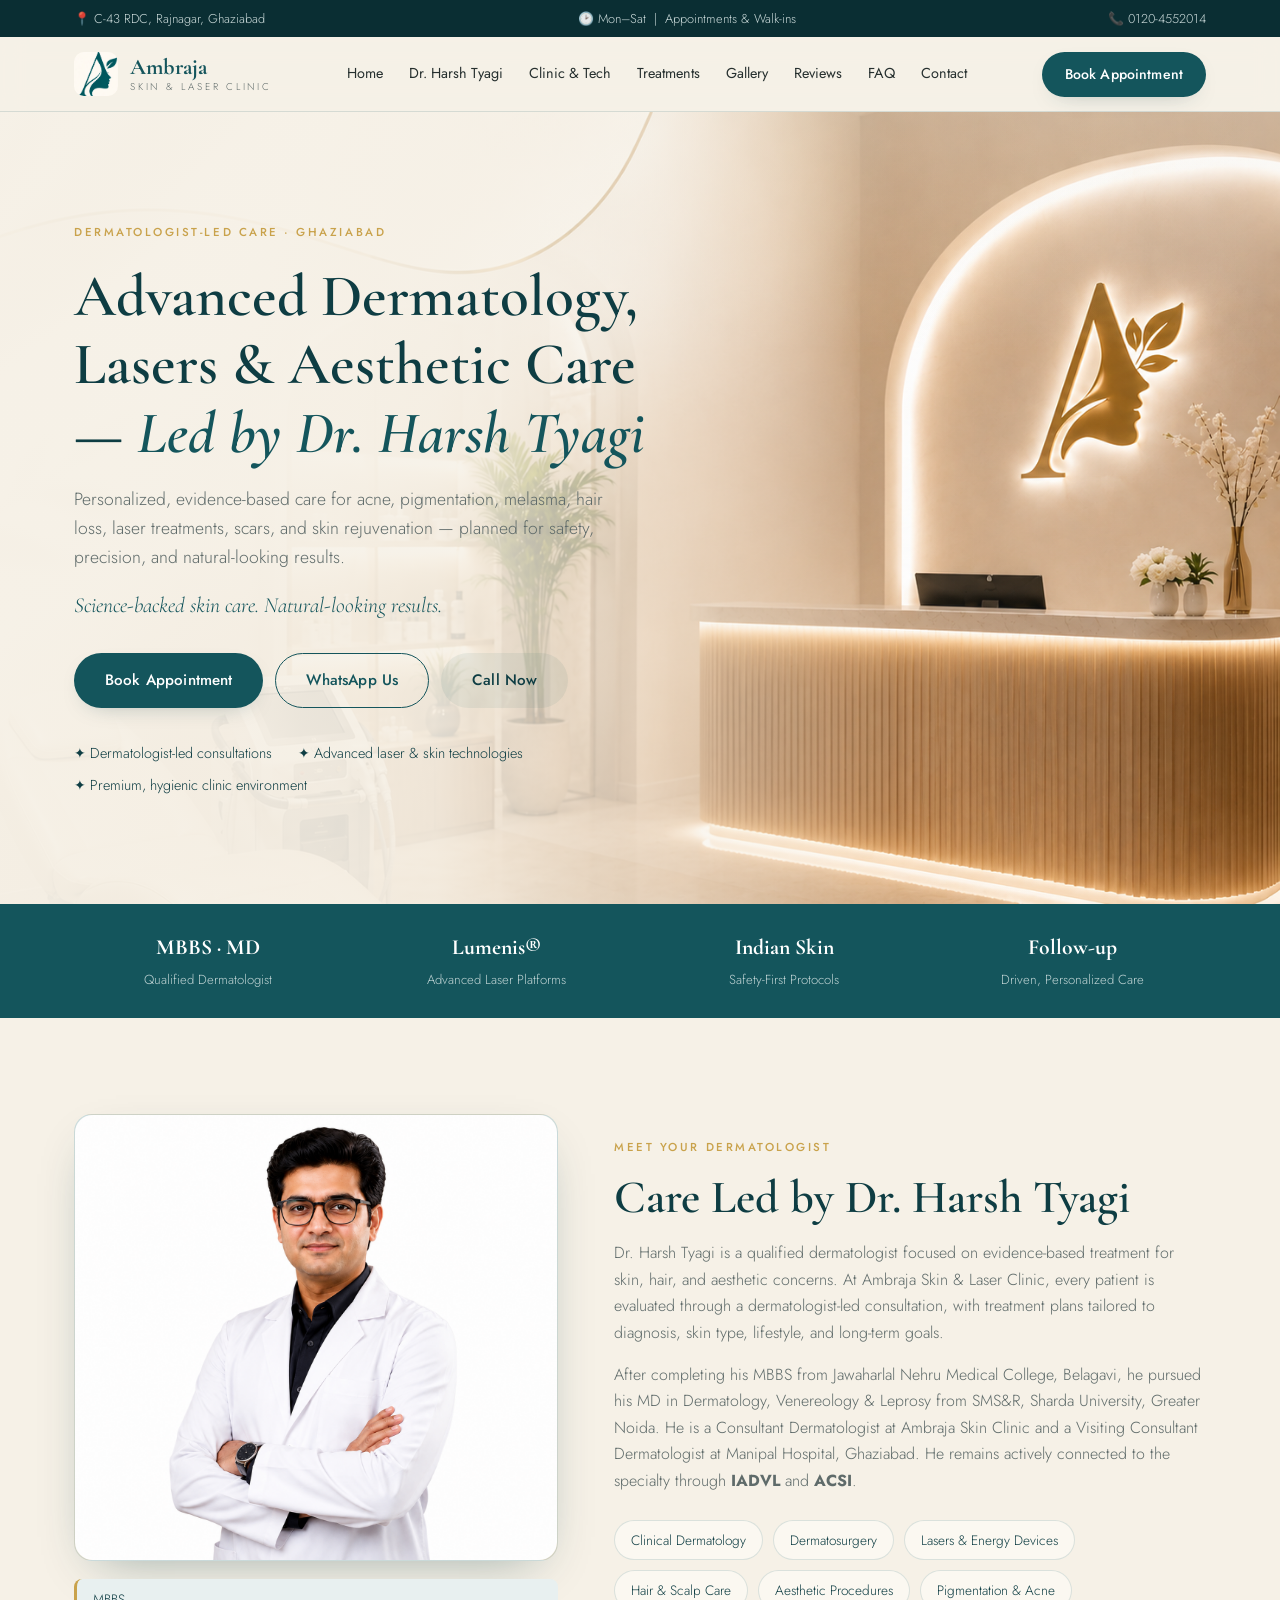
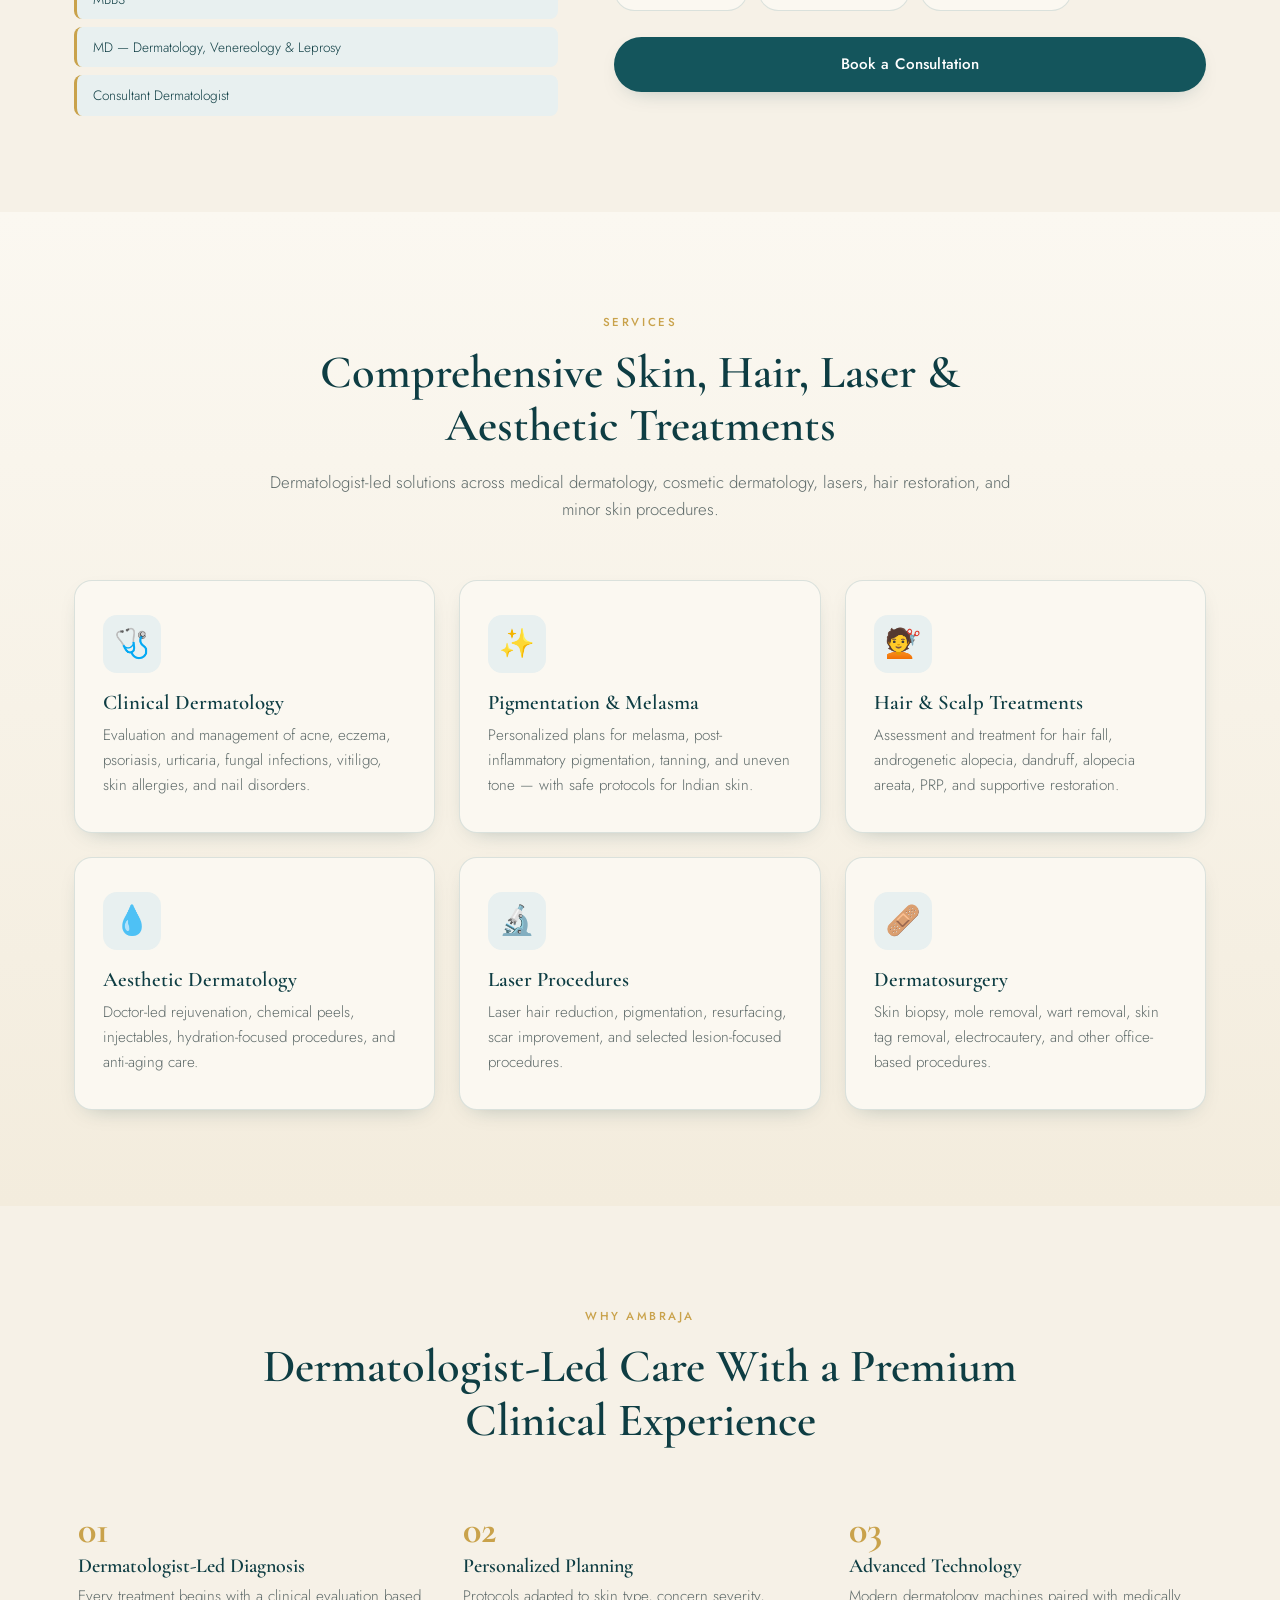
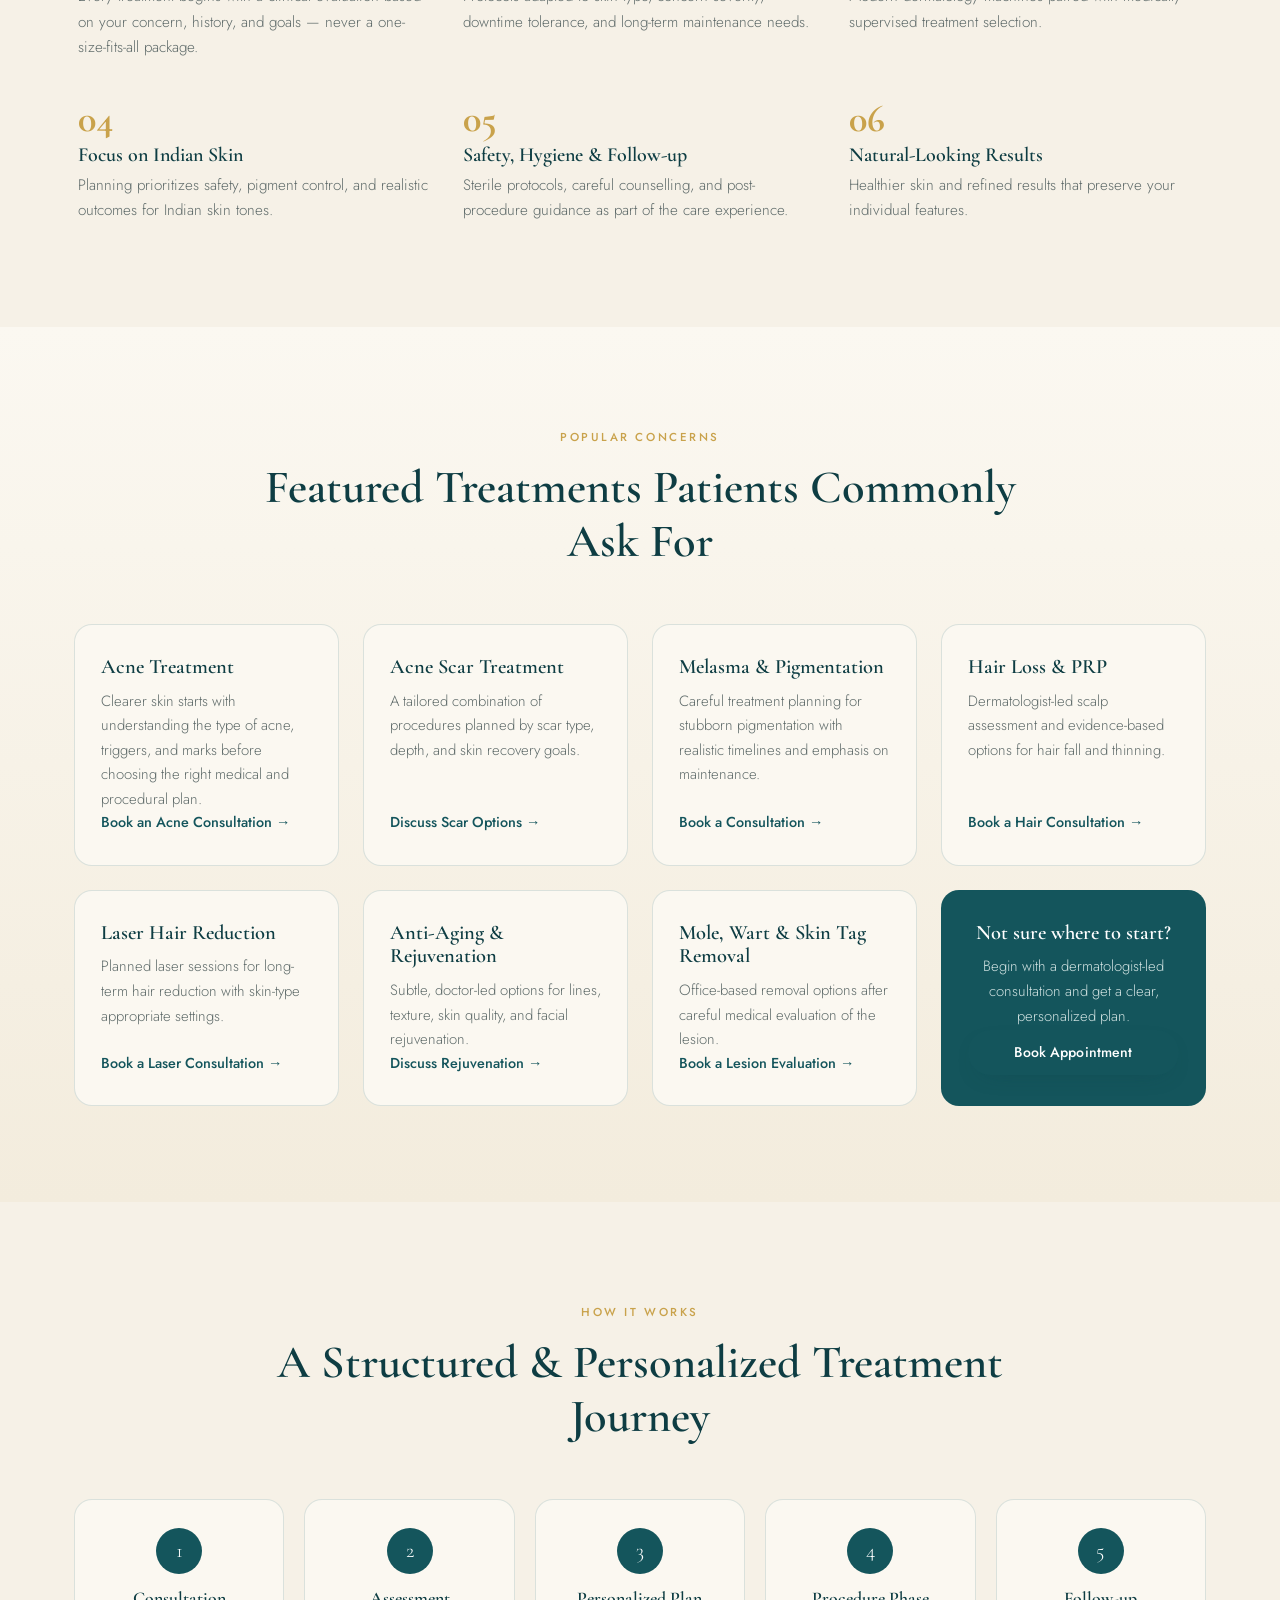
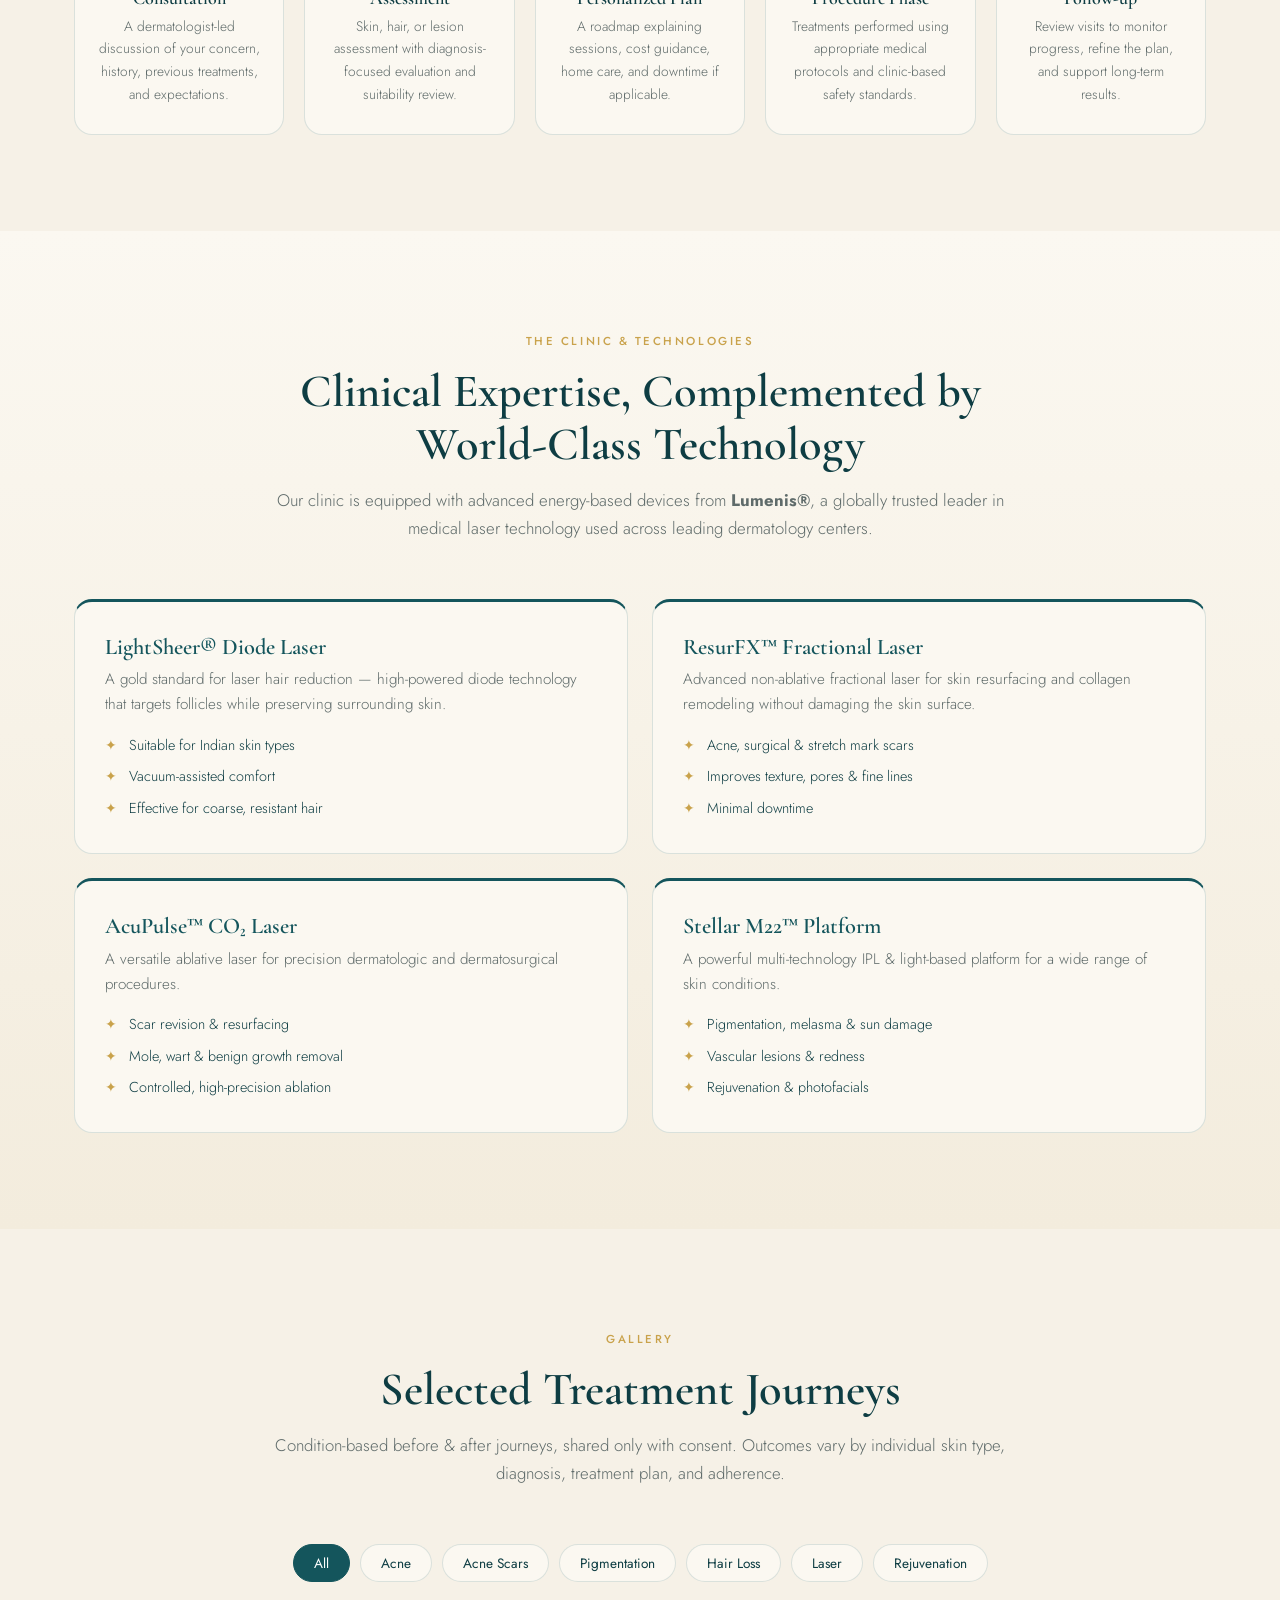
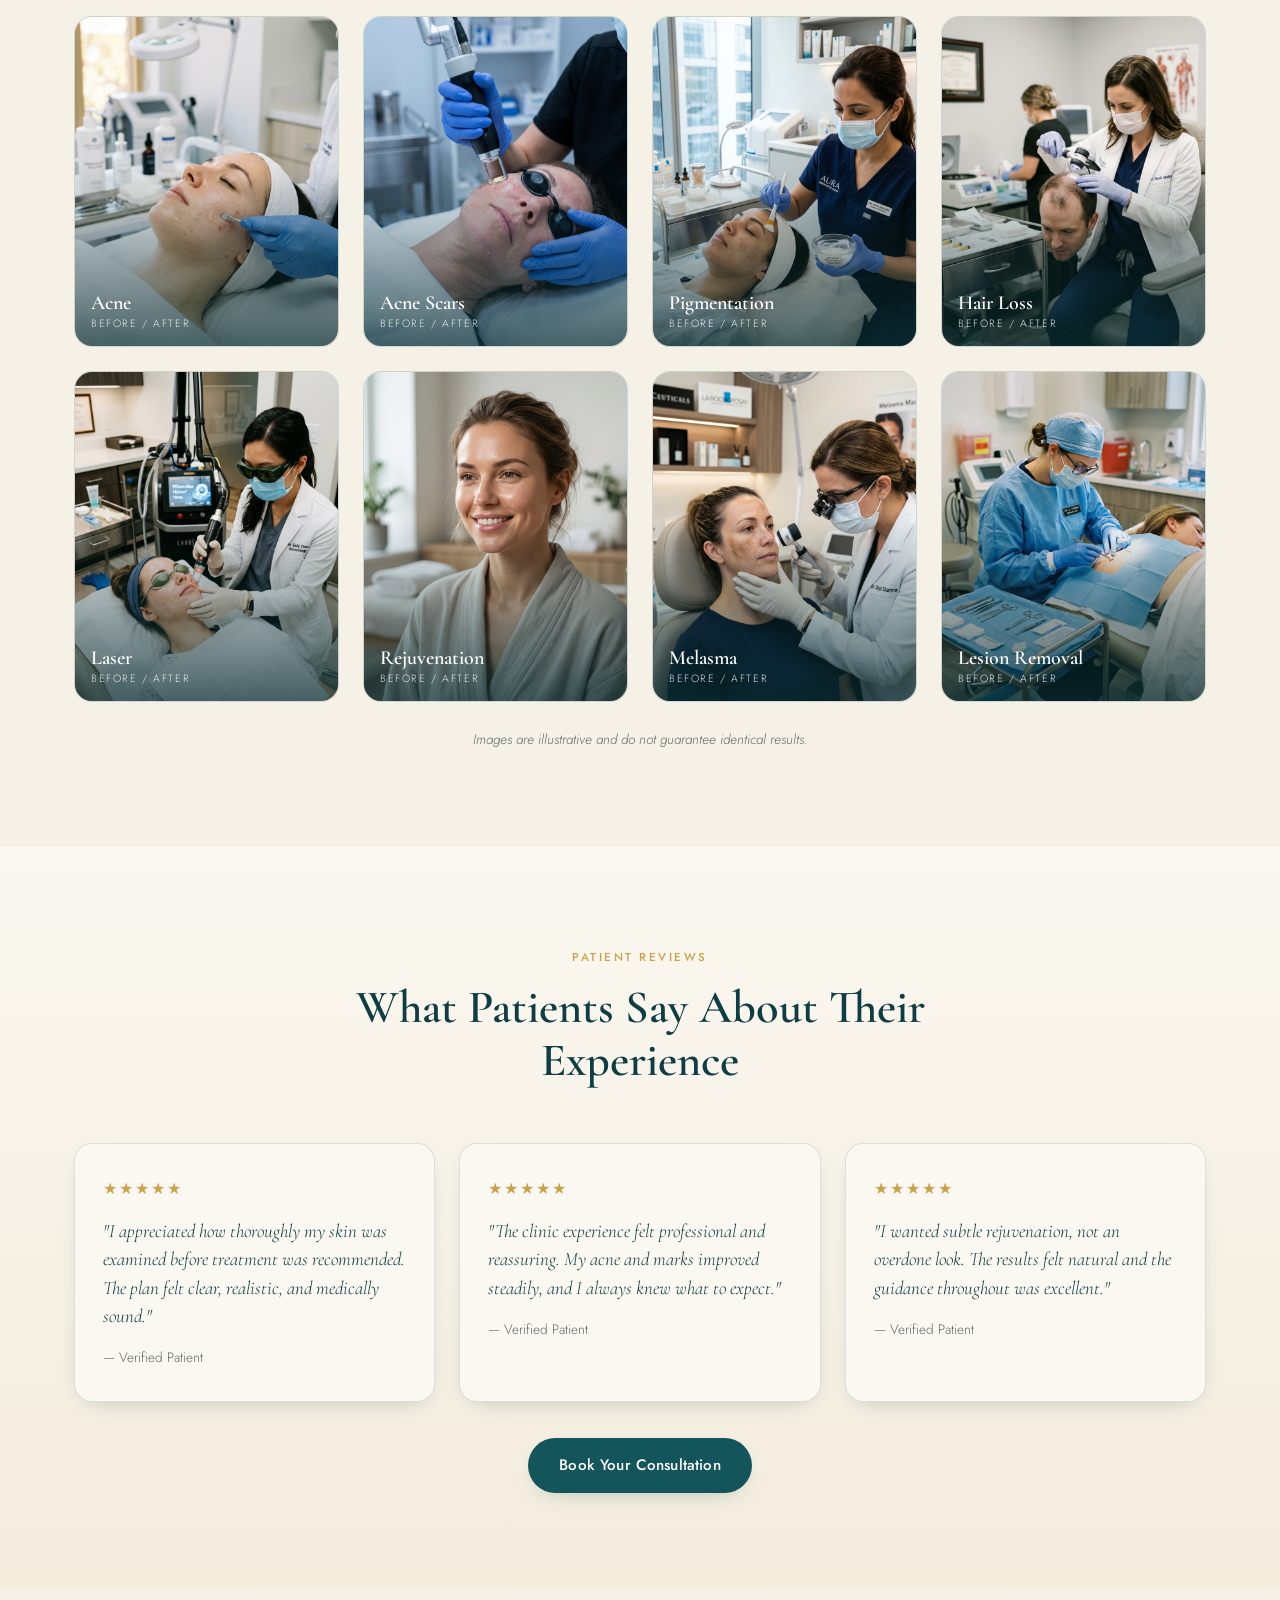
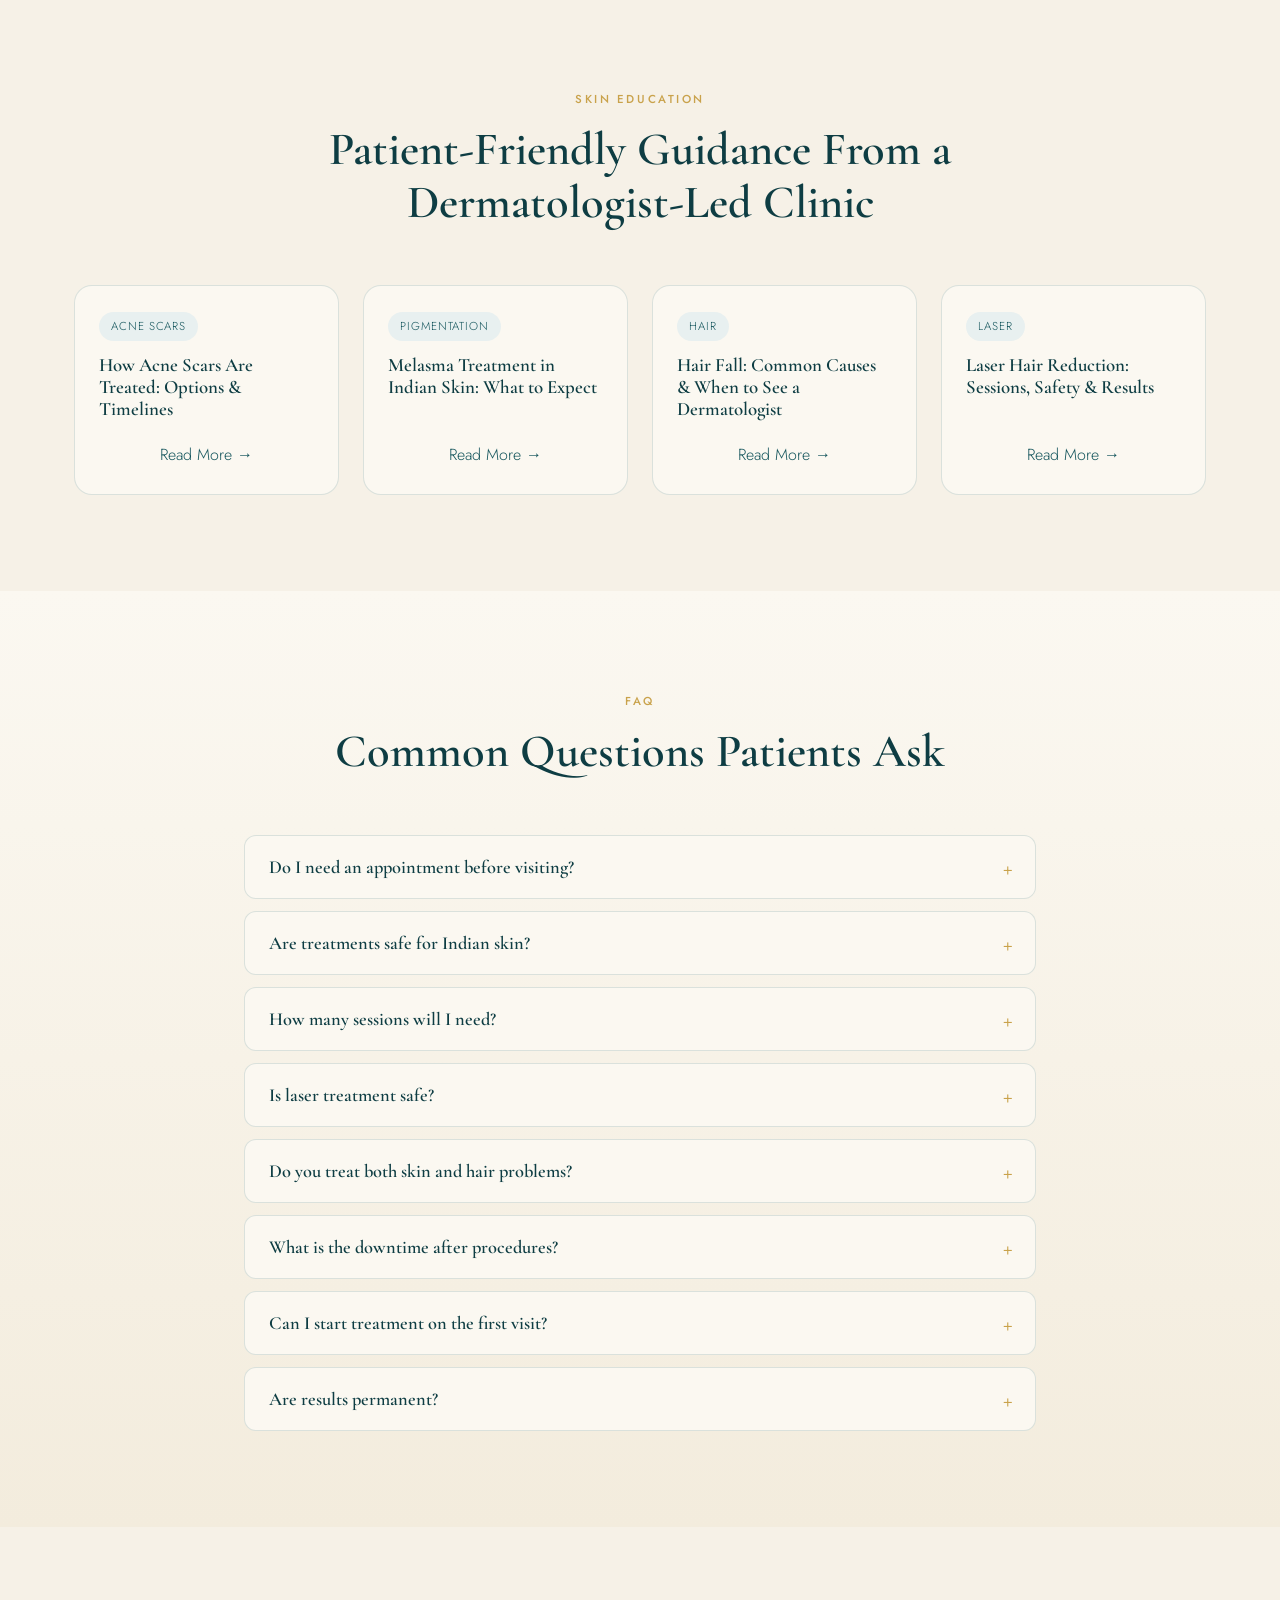
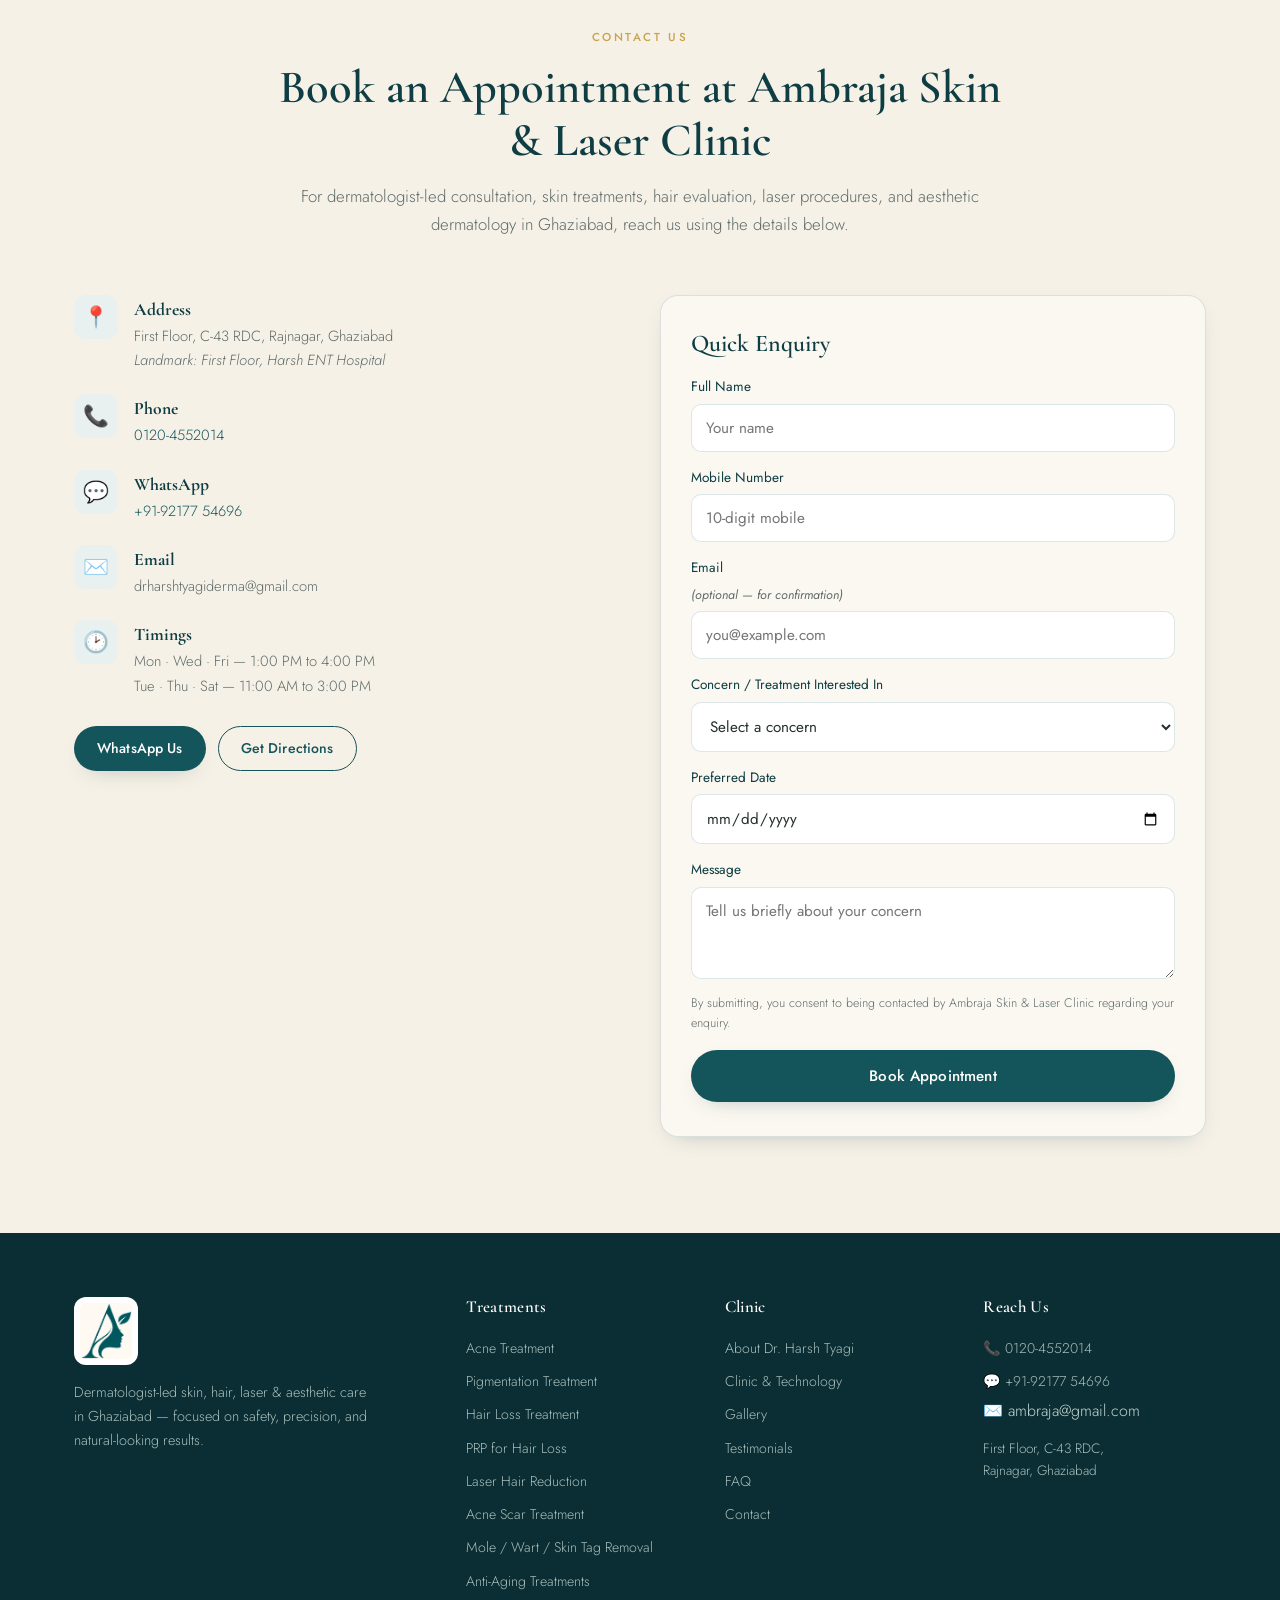
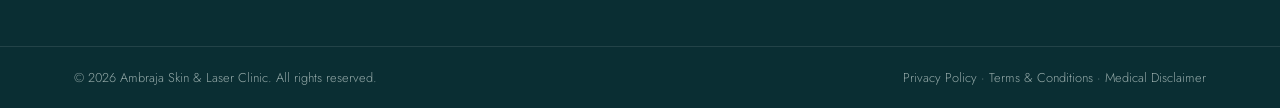
==== commit ee7d0f8a: "Update mail icon to SVG and fix card alignment" ====
--- a/index.html
+++ b/index.html
@@ -1,672 +1,1056 @@
-<!DOCTYPE html>
+<!doctype html>
 <html lang="en">
-
-<head>
-  <meta charset="UTF-8" />
-  <meta name="viewport" content="width=device-width, initial-scale=1.0" />
-  <title>Dermatologist in Ghaziabad | Skin, Hair, Laser Clinic | Ambraja Skin &amp; Laser Clinic</title>
-  <meta name="description"
-    content="Ambraja Skin & Laser Clinic in Ghaziabad offers dermatologist-led care for acne, pigmentation, melasma, hair loss, lasers, PRP, acne scars, anti-aging, and skin procedures." />
-  <link rel="icon" type="image/jpeg" href="Public/logo/logo.jpeg" />
-  <link rel="preconnect" href="https://fonts.googleapis.com" />
-  <link rel="preconnect" href="https://fonts.gstatic.com" crossorigin />
-  <link
-    href="https://fonts.googleapis.com/css2?family=Cormorant+Garamond:wght@400;500;600;700&family=Jost:wght@300;400;500;600&display=swap"
-    rel="stylesheet" />
-  <link rel="stylesheet" href="css/style.css" />
-</head>
-
-<body>
-
-  <!-- ============ TOP BAR ============ -->
-  <div class="topbar">
-    <div class="container topbar__inner">
-      <span class="topbar__item">📍 C-43 RDC, Rajnagar, Ghaziabad</span>
-      <span class="topbar__item">🕑 Mon–Sat &nbsp;|&nbsp; Appointments &amp; Walk-ins</span>
-      <a class="topbar__item" href="tel:01204552014">📞 0120-4552014</a>
+  <head>
+    <meta charset="UTF-8" />
+    <meta name="viewport" content="width=device-width, initial-scale=1.0" />
+    <title>
+      Dermatologist in Ghaziabad | Skin, Hair, Laser Clinic | Ambraja Skin &amp;
+      Laser Clinic
+    </title>
+    <meta
+      name="description"
+      content="Ambraja Skin & Laser Clinic in Ghaziabad offers dermatologist-led care for acne, pigmentation, melasma, hair loss, lasers, PRP, acne scars, anti-aging, and skin procedures."
+    />
+    <link rel="icon" type="image/jpeg" href="Public/logo/logo.jpeg" />
+    <link rel="preconnect" href="https://fonts.googleapis.com" />
+    <link rel="preconnect" href="https://fonts.gstatic.com" crossorigin />
+    <link
+      href="https://fonts.googleapis.com/css2?family=Cormorant+Garamond:wght@400;500;600;700&family=Jost:wght@300;400;500;600&display=swap"
+      rel="stylesheet"
+    />
+    <link rel="stylesheet" href="css/style.css" />
+  </head>
+
+  <body>
+    <!-- ============ TOP BAR ============ -->
+    <div class="topbar">
+      <div class="container topbar__inner">
+        <span class="topbar__item">📍 C-43 RDC, Rajnagar, Ghaziabad</span>
+        <span class="topbar__item"
+          >🕑 Mon–Sat &nbsp;|&nbsp; Appointments &amp; Walk-ins</span
+        >
+        <a class="topbar__item" href="tel:01204552014">📞 0120-4552014</a>
+      </div>
     </div>
-  </div>
-
-  <!-- ============ HEADER ============ -->
-  <header class="header" id="header">
-    <div class="container header__inner">
-      <a href="#home" class="brand">
-        <img src="Public/logo/logo.jpeg" alt="Ambraja Skin & Laser Clinic logo" class="brand__mark" />
-        <span class="brand__text">
-          <span class="brand__name">Ambraja</span>
-          <span class="brand__sub">Skin &amp; Laser Clinic</span>
-        </span>
-      </a>
-
-      <nav class="nav" id="nav">
-        <a href="#home" class="nav__link">Home</a>
-        <a href="#doctor" class="nav__link">Dr. Harsh Tyagi</a>
-        <a href="#clinic" class="nav__link">Clinic &amp; Tech</a>
-        <a href="#services" class="nav__link">Treatments</a>
-        <a href="#gallery" class="nav__link">Gallery</a>
-        <a href="#testimonials" class="nav__link">Reviews</a>
-        <a href="#faq" class="nav__link">FAQ</a>
-        <a href="#contact" class="nav__link">Contact</a>
-      </nav>
-
-      <div class="header__cta">
-        <a href="#contact" class="btn btn--primary btn--sm">Book Appointment</a>
-        <button class="nav-toggle" id="navToggle" aria-label="Open menu">
-          <span></span><span></span><span></span>
-        </button>
-      </div>
+
+    <!-- ============ HEADER ============ -->
+    <header class="header" id="header">
+      <div class="container header__inner">
+        <a href="#home" class="brand">
+          <img
+            src="Public/logo/logo.jpeg"
+            alt="Ambraja Skin & Laser Clinic logo"
+            class="brand__mark"
+          />
+          <span class="brand__text">
+            <span class="brand__name">Ambraja</span>
+            <span class="brand__sub">Skin &amp; Laser Clinic</span>
+          </span>
+        </a>
+
+        <nav class="nav" id="nav">
+          <a href="#home" class="nav__link">Home</a>
+          <a href="#doctor" class="nav__link">Dr. Harsh Tyagi</a>
+          <a href="#clinic" class="nav__link">Clinic &amp; Tech</a>
+          <a href="#services" class="nav__link">Treatments</a>
+          <a href="#gallery" class="nav__link">Gallery</a>
+          <a href="#testimonials" class="nav__link">Reviews</a>
+          <a href="#faq" class="nav__link">FAQ</a>
+          <a href="#contact" class="nav__link">Contact</a>
+        </nav>
+
+        <div class="header__cta">
+          <a href="#contact" class="btn btn--primary btn--sm"
+            >Book Appointment</a
+          >
+          <button class="nav-toggle" id="navToggle" aria-label="Open menu">
+            <span></span><span></span><span></span>
+          </button>
+        </div>
+      </div>
+    </header>
+
+    <!-- ============ HERO ============ -->
+    <section class="hero" id="home">
+      <div class="hero__bg"></div>
+      <div class="hero__overlay"></div>
+      <div class="container hero__inner">
+        <div class="hero__content">
+          <span class="eyebrow">Dermatologist-Led Care · Ghaziabad</span>
+          <h1 class="hero__title">
+            Advanced Dermatology, Lasers &amp; Aesthetic Care —
+            <span class="accent">Led by Dr. Harsh Tyagi</span>
+          </h1>
+          <p class="hero__sub">
+            Personalized, evidence-based care for acne, pigmentation, melasma,
+            hair loss, laser treatments, scars, and skin rejuvenation — planned
+            for safety, precision, and natural-looking results.
+          </p>
+          <p class="hero__promise">
+            Science-backed skin care. Natural-looking results.
+          </p>
+
+          <div class="hero__actions">
+            <a href="#contact" class="btn btn--primary">Book Appointment</a>
+            <a
+              href="https://wa.me/919217754696"
+              class="btn btn--outline"
+              target="_blank"
+              rel="noopener"
+              >WhatsApp Us</a
+            >
+            <a href="tel:01204552014" class="btn btn--ghost">Call Now</a>
+          </div>
+
+          <ul class="hero__trust">
+            <li>✦ Dermatologist-led consultations</li>
+            <li>✦ Advanced laser &amp; skin technologies</li>
+            <li>✦ Premium, hygienic clinic environment</li>
+          </ul>
+        </div>
+      </div>
+    </section>
+
+    <!-- ============ TRUST STRIP ============ -->
+    <section class="strip">
+      <div class="container strip__inner">
+        <div class="strip__item">
+          <strong>MBBS · MD</strong><span>Qualified Dermatologist</span>
+        </div>
+        <div class="strip__item">
+          <strong>Lumenis®</strong><span>Advanced Laser Platforms</span>
+        </div>
+        <div class="strip__item">
+          <strong>Indian Skin</strong><span>Safety-First Protocols</span>
+        </div>
+        <div class="strip__item">
+          <strong>Follow-up</strong><span>Driven, Personalized Care</span>
+        </div>
+      </div>
+    </section>
+
+    <!-- ============ DOCTOR ============ -->
+    <section class="section doctor" id="doctor">
+      <div class="container doctor__inner">
+        <div class="doctor__media">
+          <div class="doctor__photo">
+            <img
+              src="Public/logo/dr.png"
+              alt="Dr. Harsh Tyagi, Dermatologist"
+              class="doctor__img"
+            />
+          </div>
+          <div class="doctor__quals">
+            <span>MBBS</span>
+            <span>MD — Dermatology, Venereology &amp; Leprosy</span>
+            <span>Consultant Dermatologist</span>
+          </div>
+        </div>
+        <div class="doctor__body">
+          <span class="eyebrow">Meet Your Dermatologist</span>
+          <h2 class="section__title">Care Led by Dr. Harsh Tyagi</h2>
+          <p>
+            Dr. Harsh Tyagi is a qualified dermatologist focused on
+            evidence-based treatment for skin, hair, and aesthetic concerns. At
+            Ambraja Skin &amp; Laser Clinic, every patient is evaluated through
+            a dermatologist-led consultation, with treatment plans tailored to
+            diagnosis, skin type, lifestyle, and long-term goals.
+          </p>
+          <p>
+            After completing his MBBS from Jawaharlal Nehru Medical College,
+            Belagavi, he pursued his MD in Dermatology, Venereology &amp;
+            Leprosy from SMS&amp;R, Sharda University, Greater Noida. He is a
+            Consultant Dermatologist at Ambraja Skin Clinic and a Visiting
+            Consultant Dermatologist at Manipal Hospital, Ghaziabad. He remains
+            actively connected to the specialty through
+            <strong>IADVL</strong> and <strong>ACSI</strong>.
+          </p>
+          <ul class="doctor__expertise">
+            <li>Clinical Dermatology</li>
+            <li>Dermatosurgery</li>
+            <li>Lasers &amp; Energy Devices</li>
+            <li>Hair &amp; Scalp Care</li>
+            <li>Aesthetic Procedures</li>
+            <li>Pigmentation &amp; Acne</li>
+          </ul>
+          <a href="#contact" class="btn btn--primary">Book a Consultation</a>
+        </div>
+      </div>
+    </section>
+
+    <!-- ============ SERVICES ============ -->
+    <section class="section services alt" id="services">
+      <div class="container">
+        <div class="section__head">
+          <span class="eyebrow">Services</span>
+          <h2 class="section__title">
+            Comprehensive Skin, Hair, Laser &amp; Aesthetic Treatments
+          </h2>
+          <p class="section__lead">
+            Dermatologist-led solutions across medical dermatology, cosmetic
+            dermatology, lasers, hair restoration, and minor skin procedures.
+          </p>
+        </div>
+
+        <div class="grid grid--3">
+          <article class="card">
+            <div class="card__icon">🩺</div>
+            <h3>Clinical Dermatology</h3>
+            <p>
+              Evaluation and management of acne, eczema, psoriasis, urticaria,
+              fungal infections, vitiligo, skin allergies, and nail disorders.
+            </p>
+          </article>
+          <article class="card">
+            <div class="card__icon">✨</div>
+            <h3>Pigmentation &amp; Melasma</h3>
+            <p>
+              Personalized plans for melasma, post-inflammatory pigmentation,
+              tanning, and uneven tone — with safe protocols for Indian skin.
+            </p>
+          </article>
+          <article class="card">
+            <div class="card__icon">💇</div>
+            <h3>Hair &amp; Scalp Treatments</h3>
+            <p>
+              Assessment and treatment for hair fall, androgenetic alopecia,
+              dandruff, alopecia areata, PRP, and supportive restoration.
+            </p>
+          </article>
+          <article class="card">
+            <div class="card__icon">💧</div>
+            <h3>Aesthetic Dermatology</h3>
+            <p>
+              Doctor-led rejuvenation, chemical peels, injectables,
+              hydration-focused procedures, and anti-aging care.
+            </p>
+          </article>
+          <article class="card">
+            <div class="card__icon">🔬</div>
+            <h3>Laser Procedures</h3>
+            <p>
+              Laser hair reduction, pigmentation, resurfacing, scar improvement,
+              and selected lesion-focused procedures.
+            </p>
+          </article>
+          <article class="card">
+            <div class="card__icon">🩹</div>
+            <h3>Dermatosurgery</h3>
+            <p>
+              Skin biopsy, mole removal, wart removal, skin tag removal,
+              electrocautery, and other office-based procedures.
+            </p>
+          </article>
+        </div>
+      </div>
+    </section>
+
+    <!-- ============ WHY CHOOSE ============ -->
+    <section class="section why">
+      <div class="container">
+        <div class="section__head">
+          <span class="eyebrow">Why Ambraja</span>
+          <h2 class="section__title">
+            Dermatologist-Led Care With a Premium Clinical Experience
+          </h2>
+        </div>
+        <div class="grid grid--3">
+          <div class="why__item">
+            <span class="why__num">01</span>
+            <h3>Dermatologist-Led Diagnosis</h3>
+            <p>
+              Every treatment begins with a clinical evaluation based on your
+              concern, history, and goals — never a one-size-fits-all package.
+            </p>
+          </div>
+          <div class="why__item">
+            <span class="why__num">02</span>
+            <h3>Personalized Planning</h3>
+            <p>
+              Protocols adapted to skin type, concern severity, downtime
+              tolerance, and long-term maintenance needs.
+            </p>
+          </div>
+          <div class="why__item">
+            <span class="why__num">03</span>
+            <h3>Advanced Technology</h3>
+            <p>
+              Modern dermatology machines paired with medically supervised
+              treatment selection.
+            </p>
+          </div>
+          <div class="why__item">
+            <span class="why__num">04</span>
+            <h3>Focus on Indian Skin</h3>
+            <p>
+              Planning prioritizes safety, pigment control, and realistic
+              outcomes for Indian skin tones.
+            </p>
+          </div>
+          <div class="why__item">
+            <span class="why__num">05</span>
+            <h3>Safety, Hygiene &amp; Follow-up</h3>
+            <p>
+              Sterile protocols, careful counselling, and post-procedure
+              guidance as part of the care experience.
+            </p>
+          </div>
+          <div class="why__item">
+            <span class="why__num">06</span>
+            <h3>Natural-Looking Results</h3>
+            <p>
+              Healthier skin and refined results that preserve your individual
+              features.
+            </p>
+          </div>
+        </div>
+      </div>
+    </section>
+
+    <!-- ============ FEATURED TREATMENTS ============ -->
+    <section class="section treatments alt" id="treatments">
+      <div class="container">
+        <div class="section__head">
+          <span class="eyebrow">Popular Concerns</span>
+          <h2 class="section__title">
+            Featured Treatments Patients Commonly Ask For
+          </h2>
+        </div>
+        <div class="grid grid--4">
+          <article class="tcard">
+            <h3>Acne Treatment</h3>
+            <p>
+              Clearer skin starts with understanding the type of acne, triggers,
+              and marks before choosing the right medical and procedural plan.
+            </p>
+            <a href="#contact" class="tcard__link"
+              >Book an Acne Consultation →</a
+            >
+          </article>
+          <article class="tcard">
+            <h3>Acne Scar Treatment</h3>
+            <p>
+              A tailored combination of procedures planned by scar type, depth,
+              and skin recovery goals.
+            </p>
+            <a href="#contact" class="tcard__link">Discuss Scar Options →</a>
+          </article>
+          <article class="tcard">
+            <h3>Melasma &amp; Pigmentation</h3>
+            <p>
+              Careful treatment planning for stubborn pigmentation with
+              realistic timelines and emphasis on maintenance.
+            </p>
+            <a href="#contact" class="tcard__link">Book a Consultation →</a>
+          </article>
+          <article class="tcard">
+            <h3>Hair Loss &amp; PRP</h3>
+            <p>
+              Dermatologist-led scalp assessment and evidence-based options for
+              hair fall and thinning.
+            </p>
+            <a href="#contact" class="tcard__link"
+              >Book a Hair Consultation →</a
+            >
+          </article>
+          <article class="tcard">
+            <h3>Laser Hair Reduction</h3>
+            <p>
+              Planned laser sessions for long-term hair reduction with skin-type
+              appropriate settings.
+            </p>
+            <a href="#contact" class="tcard__link"
+              >Book a Laser Consultation →</a
+            >
+          </article>
+          <article class="tcard">
+            <h3>Anti-Aging &amp; Rejuvenation</h3>
+            <p>
+              Subtle, doctor-led options for lines, texture, skin quality, and
+              facial rejuvenation.
+            </p>
+            <a href="#contact" class="tcard__link">Discuss Rejuvenation →</a>
+          </article>
+          <article class="tcard">
+            <h3>Mole, Wart &amp; Skin Tag Removal</h3>
+            <p>
+              Office-based removal options after careful medical evaluation of
+              the lesion.
+            </p>
+            <a href="#contact" class="tcard__link"
+              >Book a Lesion Evaluation →</a
+            >
+          </article>
+          <article class="tcard tcard--cta">
+            <h3>Not sure where to start?</h3>
+            <p>
+              Begin with a dermatologist-led consultation and get a clear,
+              personalized plan.
+            </p>
+            <a href="#contact" class="btn btn--primary btn--sm"
+              >Book Appointment</a
+            >
+          </article>
+        </div>
+      </div>
+    </section>
+
+    <!-- ============ JOURNEY ============ -->
+    <section class="section journey">
+      <div class="container">
+        <div class="section__head">
+          <span class="eyebrow">How It Works</span>
+          <h2 class="section__title">
+            A Structured &amp; Personalized Treatment Journey
+          </h2>
+        </div>
+        <div class="journey__track">
+          <div class="jstep">
+            <span class="jstep__no">1</span>
+            <h3>Consultation</h3>
+            <p>
+              A dermatologist-led discussion of your concern, history, previous
+              treatments, and expectations.
+            </p>
+          </div>
+          <div class="jstep">
+            <span class="jstep__no">2</span>
+            <h3>Assessment</h3>
+            <p>
+              Skin, hair, or lesion assessment with diagnosis-focused evaluation
+              and suitability review.
+            </p>
+          </div>
+          <div class="jstep">
+            <span class="jstep__no">3</span>
+            <h3>Personalized Plan</h3>
+            <p>
+              A roadmap explaining sessions, cost guidance, home care, and
+              downtime if applicable.
+            </p>
+          </div>
+          <div class="jstep">
+            <span class="jstep__no">4</span>
+            <h3>Procedure Phase</h3>
+            <p>
+              Treatments performed using appropriate medical protocols and
+              clinic-based safety standards.
+            </p>
+          </div>
+          <div class="jstep">
+            <span class="jstep__no">5</span>
+            <h3>Follow-up</h3>
+            <p>
+              Review visits to monitor progress, refine the plan, and support
+              long-term results.
+            </p>
+          </div>
+        </div>
+      </div>
+    </section>
+
+    <!-- ============ CLINIC & TECH ============ -->
+    <section class="section clinic alt" id="clinic">
+      <div class="container">
+        <div class="section__head">
+          <span class="eyebrow">The Clinic &amp; Technologies</span>
+          <h2 class="section__title">
+            Clinical Expertise, Complemented by World-Class Technology
+          </h2>
+          <p class="section__lead">
+            Our clinic is equipped with advanced energy-based devices from
+            <strong>Lumenis®</strong>, a globally trusted leader in medical
+            laser technology used across leading dermatology centers.
+          </p>
+        </div>
+        <div class="grid grid--2">
+          <article class="tech">
+            <h3>LightSheer® Diode Laser</h3>
+            <p>
+              A gold standard for laser hair reduction — high-powered diode
+              technology that targets follicles while preserving surrounding
+              skin.
+            </p>
+            <ul>
+              <li>Suitable for Indian skin types</li>
+              <li>Vacuum-assisted comfort</li>
+              <li>Effective for coarse, resistant hair</li>
+            </ul>
+          </article>
+          <article class="tech">
+            <h3>ResurFX™ Fractional Laser</h3>
+            <p>
+              Advanced non-ablative fractional laser for skin resurfacing and
+              collagen remodeling without damaging the skin surface.
+            </p>
+            <ul>
+              <li>Acne, surgical &amp; stretch mark scars</li>
+              <li>Improves texture, pores &amp; fine lines</li>
+              <li>Minimal downtime</li>
+            </ul>
+          </article>
+          <article class="tech">
+            <h3>AcuPulse™ CO₂ Laser</h3>
+            <p>
+              A versatile ablative laser for precision dermatologic and
+              dermatosurgical procedures.
+            </p>
+            <ul>
+              <li>Scar revision &amp; resurfacing</li>
+              <li>Mole, wart &amp; benign growth removal</li>
+              <li>Controlled, high-precision ablation</li>
+            </ul>
+          </article>
+          <article class="tech">
+            <h3>Stellar M22™ Platform</h3>
+            <p>
+              A powerful multi-technology IPL &amp; light-based platform for a
+              wide range of skin conditions.
+            </p>
+            <ul>
+              <li>Pigmentation, melasma &amp; sun damage</li>
+              <li>Vascular lesions &amp; redness</li>
+              <li>Rejuvenation &amp; photofacials</li>
+            </ul>
+          </article>
+        </div>
+      </div>
+    </section>
+
+    <!-- ============ GALLERY ============ -->
+    <section class="section gallery" id="gallery">
+      <div class="container">
+        <div class="section__head">
+          <span class="eyebrow">Gallery</span>
+          <h2 class="section__title">Selected Treatment Journeys</h2>
+          <p class="section__lead">
+            Condition-based before &amp; after journeys, shared only with
+            consent. Outcomes vary by individual skin type, diagnosis, treatment
+            plan, and adherence.
+          </p>
+        </div>
+        <div class="gallery__filters">
+          <button class="chip active">All</button>
+          <button class="chip">Acne</button>
+          <button class="chip">Acne Scars</button>
+          <button class="chip">Pigmentation</button>
+          <button class="chip">Hair Loss</button>
+          <button class="chip">Laser</button>
+          <button class="chip">Rejuvenation</button>
+        </div>
+        <div class="grid grid--4 gallery__grid">
+          <figure class="gtile" data-cat="acne">
+            <img
+              src="Public/gallery/acne.png"
+              alt="Acne treatment"
+              loading="lazy"
+            />
+            <figcaption class="gtile__cap">
+              <span>Acne</span><small>Before / After</small>
+            </figcaption>
+          </figure>
+          <figure class="gtile" data-cat="acne scars">
+            <img
+              src="Public/gallery/acne_scars.png"
+              alt="Acne scar treatment"
+              loading="lazy"
+            />
+            <figcaption class="gtile__cap">
+              <span>Acne Scars</span><small>Before / After</small>
+            </figcaption>
+          </figure>
+          <figure class="gtile" data-cat="pigmentation">
+            <img
+              src="Public/gallery/pigmentation.png"
+              alt="Pigmentation treatment"
+              loading="lazy"
+            />
+            <figcaption class="gtile__cap">
+              <span>Pigmentation</span><small>Before / After</small>
+            </figcaption>
+          </figure>
+          <figure class="gtile" data-cat="hair loss">
+            <img
+              src="Public/gallery/hair_loss.png"
+              alt="Hair loss treatment"
+              loading="lazy"
+            />
+            <figcaption class="gtile__cap">
+              <span>Hair Loss</span><small>Before / After</small>
+            </figcaption>
+          </figure>
+          <figure class="gtile" data-cat="laser">
+            <img
+              src="Public/gallery/laser.png"
+              alt="Laser procedure"
+              loading="lazy"
+            />
+            <figcaption class="gtile__cap">
+              <span>Laser</span><small>Before / After</small>
+            </figcaption>
+          </figure>
+          <figure class="gtile" data-cat="rejuvenation">
+            <img
+              src="Public/gallery/rejuvenation.png"
+              alt="Skin rejuvenation"
+              loading="lazy"
+            />
+            <figcaption class="gtile__cap">
+              <span>Rejuvenation</span><small>Before / After</small>
+            </figcaption>
+          </figure>
+          <figure class="gtile" data-cat="pigmentation">
+            <img
+              src="Public/gallery/melasma.png"
+              alt="Melasma treatment"
+              loading="lazy"
+            />
+            <figcaption class="gtile__cap">
+              <span>Melasma</span><small>Before / After</small>
+            </figcaption>
+          </figure>
+          <figure class="gtile" data-cat="lesion">
+            <img
+              src="Public/gallery/lesion_removal.png"
+              alt="Lesion removal"
+              loading="lazy"
+            />
+            <figcaption class="gtile__cap">
+              <span>Lesion Removal</span><small>Before / After</small>
+            </figcaption>
+          </figure>
+        </div>
+        <p class="disclaimer">
+          Images are illustrative and do not guarantee identical results.
+        </p>
+      </div>
+    </section>
+
+    <!-- ============ TESTIMONIALS ============ -->
+    <section class="section testimonials alt" id="testimonials">
+      <div class="container">
+        <div class="section__head">
+          <span class="eyebrow">Patient Reviews</span>
+          <h2 class="section__title">
+            What Patients Say About Their Experience
+          </h2>
+        </div>
+        <div class="grid grid--3">
+          <blockquote class="quote">
+            <div class="stars">★★★★★</div>
+            <p>
+              "I appreciated how thoroughly my skin was examined before
+              treatment was recommended. The plan felt clear, realistic, and
+              medically sound."
+            </p>
+            <cite>— Verified Patient</cite>
+          </blockquote>
+          <blockquote class="quote">
+            <div class="stars">★★★★★</div>
+            <p>
+              "The clinic experience felt professional and reassuring. My acne
+              and marks improved steadily, and I always knew what to expect."
+            </p>
+            <cite>— Verified Patient</cite>
+          </blockquote>
+          <blockquote class="quote">
+            <div class="stars">★★★★★</div>
+            <p>
+              "I wanted subtle rejuvenation, not an overdone look. The results
+              felt natural and the guidance throughout was excellent."
+            </p>
+            <cite>— Verified Patient</cite>
+          </blockquote>
+        </div>
+        <div class="center">
+          <a href="#contact" class="btn btn--primary">Book Your Consultation</a>
+        </div>
+      </div>
+    </section>
+
+    <!-- ============ BLOG ============ -->
+    <section class="section blog" id="blog">
+      <div class="container">
+        <div class="section__head">
+          <span class="eyebrow">Skin Education</span>
+          <h2 class="section__title">
+            Patient-Friendly Guidance From a Dermatologist-Led Clinic
+          </h2>
+        </div>
+        <div class="grid grid--4">
+          <article class="bcard">
+            <span class="bcard__tag">Acne Scars</span>
+            <h3>How Acne Scars Are Treated: Options &amp; Timelines</h3>
+            <button class="tcard__link bcard__toggle">Read More →</button>
+            <div class="bcard__content">
+              <p>
+                Acne scars are treated based on their type — ice-pick, boxcar,
+                or rolling — using options like microneedling, chemical peels,
+                subcision, or fractional lasers. Timelines vary from a few
+                sessions to several months depending on scar depth and skin
+                recovery.
+              </p>
+            </div>
+          </article>
+
+          <article class="bcard">
+            <span class="bcard__tag">Pigmentation</span>
+            <h3>Melasma Treatment in Indian Skin: What to Expect</h3>
+            <button class="tcard__link bcard__toggle">Read More →</button>
+            <div class="bcard__content">
+              <p>
+                Melasma in Indian skin requires a careful, gradual approach —
+                combining topical treatments, sun protection, and selected
+                procedures. Overly aggressive treatment can worsen pigmentation,
+                so realistic timelines and maintenance are key.
+              </p>
+            </div>
+          </article>
+
+          <article class="bcard">
+            <span class="bcard__tag">Hair</span>
+            <h3>Hair Fall: Common Causes &amp; When to See a Dermatologist</h3>
+            <button class="tcard__link bcard__toggle">Read More →</button>
+            <div class="bcard__content">
+              <p>
+                Hair fall can stem from genetics, hormones, nutritional
+                deficiencies, or stress. Seeing a dermatologist early —
+                especially with sudden or patchy loss — helps identify the cause
+                and start effective treatment sooner.
+              </p>
+            </div>
+          </article>
+
+          <article class="bcard">
+            <span class="bcard__tag">Laser</span>
+            <h3>Laser Hair Reduction: Sessions, Safety &amp; Results</h3>
+            <button class="tcard__link bcard__toggle">Read More →</button>
+            <div class="bcard__content">
+              <p>
+                Laser hair reduction typically needs 6-8 sessions spaced weeks
+                apart, targeting hair in its growth phase. When performed with
+                skin-appropriate settings, it's a safe and effective long-term
+                solution for unwanted hair.
+              </p>
+            </div>
+          </article>
+        </div>
+      </div>
+    </section>
+
+    <!-- ============ FAQ ============ -->
+    <section class="section faq alt" id="faq">
+      <div class="container faq__inner">
+        <div class="section__head">
+          <span class="eyebrow">FAQ</span>
+          <h2 class="section__title">Common Questions Patients Ask</h2>
+        </div>
+        <div class="accordion">
+          <div class="acc">
+            <button class="acc__q">
+              Do I need an appointment before visiting?
+            </button>
+            <div class="acc__a">
+              <p>
+                We recommend booking an appointment so adequate consultation
+                time can be reserved. Walk-ins may be accommodated based on
+                availability.
+              </p>
+            </div>
+          </div>
+          <div class="acc">
+            <button class="acc__q">Are treatments safe for Indian skin?</button>
+            <div class="acc__a">
+              <p>
+                Treatment plans are selected after evaluating the concern, skin
+                type, and history. Safety and pigment-risk minimization are
+                central to planning.
+              </p>
+            </div>
+          </div>
+          <div class="acc">
+            <button class="acc__q">How many sessions will I need?</button>
+            <div class="acc__a">
+              <p>
+                It depends on the diagnosis, treatment selected, severity, and
+                your skin response. A clearer estimate is usually provided after
+                consultation.
+              </p>
+            </div>
+          </div>
+          <div class="acc">
+            <button class="acc__q">Is laser treatment safe?</button>
+            <div class="acc__a">
+              <p>
+                When appropriately selected, performed, and monitored in a
+                clinical setting, laser treatments can be safe and effective.
+                Suitability varies by condition and skin type.
+              </p>
+            </div>
+          </div>
+          <div class="acc">
+            <button class="acc__q">
+              Do you treat both skin and hair problems?
+            </button>
+            <div class="acc__a">
+              <p>
+                Yes. The clinic evaluates both dermatologic and hair/scalp
+                concerns, along with selected laser and aesthetic indications.
+              </p>
+            </div>
+          </div>
+          <div class="acc">
+            <button class="acc__q">
+              What is the downtime after procedures?
+            </button>
+            <div class="acc__a">
+              <p>
+                Downtime depends on the procedure. Some treatments have little
+                to no downtime, while others may involve redness, peeling, or
+                sun precautions for a few days.
+              </p>
+            </div>
+          </div>
+          <div class="acc">
+            <button class="acc__q">
+              Can I start treatment on the first visit?
+            </button>
+            <div class="acc__a">
+              <p>
+                In many cases, yes. Some concerns may require investigations,
+                pre-procedure preparation, or patch testing before treatment.
+              </p>
+            </div>
+          </div>
+          <div class="acc">
+            <button class="acc__q">Are results permanent?</button>
+            <div class="acc__a">
+              <p>
+                Some concerns need maintenance because skin and hair are
+                influenced by hormones, lifestyle, sun exposure, and genetics.
+                Your dermatologist will explain realistic expectations.
+              </p>
+            </div>
+          </div>
+        </div>
+      </div>
+    </section>
+
+    <!-- ============ CONTACT ============ -->
+    <section class="section contact" id="contact">
+      <div class="container">
+        <div class="section__head">
+          <span class="eyebrow">Contact Us</span>
+          <h2 class="section__title">
+            Book an Appointment at Ambraja Skin &amp; Laser Clinic
+          </h2>
+          <p class="section__lead">
+            For dermatologist-led consultation, skin treatments, hair
+            evaluation, laser procedures, and aesthetic dermatology in
+            Ghaziabad, reach us using the details below.
+          </p>
+        </div>
+
+        <div class="contact__grid">
+          <div class="contact__info">
+            <div class="cinfo">
+              <span class="cinfo__ic">📍</span>
+              <div>
+                <strong>Address</strong>
+                <p>
+                  First Floor, C-43 RDC, Rajnagar, Ghaziabad<br /><em
+                    >Landmark: First Floor, Harsh ENT Hospital</em
+                  >
+                </p>
+              </div>
+            </div>
+            <div class="cinfo">
+              <span class="cinfo__ic">📞</span>
+              <div>
+                <strong>Phone</strong>
+                <p><a href="tel:01204552014">0120-4552014</a></p>
+              </div>
+            </div>
+            <div class="cinfo">
+              <span class="cinfo__ic">💬</span>
+              <div>
+                <strong>WhatsApp</strong>
+                <p>
+                  <a
+                    href="https://wa.me/919217754696"
+                    target="_blank"
+                    rel="noopener"
+                    >+91-92177 54696</a
+                  >
+                </p>
+              </div>
+            </div>
+            <div class="cinfo">
+              <span class="cinfo__ic">✉️</span>
+              <div>
+                <strong>Email</strong>
+                <p>drharshtyagiderma@gmail.com</p>
+              </div>
+            </div>
+            <div class="cinfo">
+              <span class="cinfo__ic">🕑</span>
+              <div>
+                <strong>Timings</strong>
+                <p>
+                  Mon · Wed · Fri — 1:00 PM to 4:00 PM<br />Tue · Thu · Sat —
+                  11:00 AM to 3:00 PM
+                </p>
+              </div>
+            </div>
+            <div class="contact__actions">
+              <a
+                href="https://wa.me/919217754696"
+                class="btn btn--primary btn--sm"
+                target="_blank"
+                rel="noopener"
+                >WhatsApp Us</a
+              >
+              <a
+                href="https://maps.google.com/?q=Ambraja+Skin+Clinic+RDC+Rajnagar+Ghaziabad"
+                class="btn btn--outline btn--sm"
+                target="_blank"
+                rel="noopener"
+                >Get Directions</a
+              >
+            </div>
+          </div>
+
+          <form class="contact__form" id="enquiryForm" novalidate>
+            <h3>Quick Enquiry</h3>
+            <label
+              >Full Name<input
+                type="text"
+                name="name"
+                required
+                placeholder="Your name"
+            /></label>
+            <label
+              >Mobile Number<input
+                type="tel"
+                name="mobile"
+                required
+                placeholder="10-digit mobile"
+            /></label>
+            <label
+              >Email <span class="opt">(optional — for confirmation)</span
+              ><input type="email" name="email" placeholder="you@example.com"
+            /></label>
+            <label
+              >Concern / Treatment Interested In
+              <select name="concern">
+                <option value="">Select a concern</option>
+                <option>Acne / Acne Scars</option>
+                <option>Pigmentation / Melasma</option>
+                <option>Hair Loss / PRP</option>
+                <option>Laser Hair Reduction</option>
+                <option>Anti-Aging / Rejuvenation</option>
+                <option>Mole / Wart / Skin Tag</option>
+                <option>Other</option>
+              </select>
+            </label>
+            <label>Preferred Date<input type="date" name="date" /></label>
+            <label
+              >Message<textarea
+                name="message"
+                rows="3"
+                placeholder="Tell us briefly about your concern"
+              ></textarea>
+            </label>
+            <p class="consent">
+              By submitting, you consent to being contacted by Ambraja Skin
+              &amp; Laser Clinic regarding your enquiry.
+            </p>
+            <button type="submit" class="btn btn--primary btn--block">
+              Book Appointment
+            </button>
+            <p class="form-note" id="formNote" hidden>
+              ✓ Thank you! We will contact you shortly.
+            </p>
+          </form>
+        </div>
+      </div>
+    </section>
+
+    <!-- ============ FOOTER ============ -->
+    <footer class="footer">
+      <div class="container footer__inner">
+        <div class="footer__brand">
+          <img
+            src="Public/logo/logo.jpeg"
+            alt="Ambraja Skin & Laser Clinic"
+            class="footer__logo"
+          />
+          <p>
+            Dermatologist-led skin, hair, laser &amp; aesthetic care in
+            Ghaziabad — focused on safety, precision, and natural-looking
+            results.
+          </p>
+        </div>
+        <div class="footer__col">
+          <h4>Treatments</h4>
+          <a href="#treatments">Acne Treatment</a>
+          <a href="#treatments">Pigmentation Treatment</a>
+          <a href="#treatments">Hair Loss Treatment</a>
+          <a href="#treatments">PRP for Hair Loss</a>
+          <a href="#treatments">Laser Hair Reduction</a>
+          <a href="#treatments">Acne Scar Treatment</a>
+          <a href="#treatments">Mole / Wart / Skin Tag Removal</a>
+          <a href="#treatments">Anti-Aging Treatments</a>
+        </div>
+        <div class="footer__col">
+          <h4>Clinic</h4>
+          <a href="#doctor">About Dr. Harsh Tyagi</a>
+          <a href="#clinic">Clinic &amp; Technology</a>
+          <a href="#gallery">Gallery</a>
+          <a href="#testimonials">Testimonials</a>
+          <a href="#faq">FAQ</a>
+          <a href="#contact">Contact</a>
+        </div>
+        <div class="footer__col">
+          <h4>Reach Us</h4>
+          <a href="tel:01204552014">📞 0120-4552014</a>
+          <a href="https://wa.me/919217754696">💬 +91-92177 54696</a>
+          ✉️ ambraja@gmail.com
+          <p class="footer__addr">
+            First Floor, C-43 RDC,<br />Rajnagar, Ghaziabad
+          </p>
+        </div>
+      </div>
+      <div class="footer__bottom">
+        <div class="container footer__bottom-inner">
+          <span
+            >© <span id="year"></span> Ambraja Skin &amp; Laser Clinic. All
+            rights reserved.</span
+          >
+          <span class="footer__legal"
+            ><a href="#">Privacy Policy</a> ·
+            <a href="#">Terms &amp; Conditions</a> ·
+            <a href="#">Medical Disclaimer</a></span
+          >
+        </div>
+      </div>
+    </footer>
+
+    <!-- ============ MOBILE STICKY BAR ============ -->
+    <div class="mobilebar">
+      <a href="tel:01204552014" class="mobilebar__btn"><span>📞</span>Call</a>
+      <a
+        href="https://wa.me/919217754696"
+        class="mobilebar__btn mobilebar__btn--wa"
+        target="_blank"
+        rel="noopener"
+        ><span>💬</span>WhatsApp</a
+      >
+      <a href="#contact" class="mobilebar__btn mobilebar__btn--book"
+        ><span>📅</span>Book</a
+      >
     </div>
-  </header>
-
-  <!-- ============ HERO ============ -->
-  <section class="hero" id="home">
-    <div class="hero__bg"></div>
-    <div class="hero__overlay"></div>
-    <div class="container hero__inner">
-      <div class="hero__content">
-        <span class="eyebrow">Dermatologist-Led Care · Ghaziabad</span>
-        <h1 class="hero__title">
-          Advanced Dermatology, Lasers &amp; Aesthetic Care —
-          <span class="accent">Led by Dr. Harsh Tyagi</span>
-        </h1>
-        <p class="hero__sub">
-          Personalized, evidence-based care for acne, pigmentation, melasma, hair loss,
-          laser treatments, scars, and skin rejuvenation — planned for safety, precision,
-          and natural-looking results.
-        </p>
-        <p class="hero__promise">Science-backed skin care. Natural-looking results.</p>
-
-        <div class="hero__actions">
-          <a href="#contact" class="btn btn--primary">Book Appointment</a>
-          <a href="https://wa.me/919217754696" class="btn btn--outline" target="_blank" rel="noopener">WhatsApp Us</a>
-          <a href="tel:01204552014" class="btn btn--ghost">Call Now</a>
-        </div>
-
-        <ul class="hero__trust">
-          <li>✦ Dermatologist-led consultations</li>
-          <li>✦ Advanced laser &amp; skin technologies</li>
-          <li>✦ Premium, hygienic clinic environment</li>
-        </ul>
-      </div>
-    </div>
-  </section>
-
-  <!-- ============ TRUST STRIP ============ -->
-  <section class="strip">
-    <div class="container strip__inner">
-      <div class="strip__item"><strong>MBBS · MD</strong><span>Qualified Dermatologist</span></div>
-      <div class="strip__item"><strong>Lumenis®</strong><span>Advanced Laser Platforms</span></div>
-      <div class="strip__item"><strong>Indian Skin</strong><span>Safety-First Protocols</span></div>
-      <div class="strip__item"><strong>Follow-up</strong><span>Driven, Personalized Care</span></div>
-    </div>
-  </section>
-
-  <!-- ============ DOCTOR ============ -->
-  <section class="section doctor" id="doctor">
-    <div class="container doctor__inner">
-      <div class="doctor__media">
-        <div class="doctor__photo">
-          <img src="Public/logo/dr.png" alt="Dr. Harsh Tyagi, Dermatologist" class="doctor__img" />
-        </div>
-        <div class="doctor__quals">
-          <span>MBBS</span>
-          <span>MD — Dermatology, Venereology &amp; Leprosy</span>
-          <span>Consultant Dermatologist</span>
-        </div>
-      </div>
-      <div class="doctor__body">
-        <span class="eyebrow">Meet Your Dermatologist</span>
-        <h2 class="section__title">Care Led by Dr. Harsh Tyagi</h2>
-        <p>
-          Dr. Harsh Tyagi is a qualified dermatologist focused on evidence-based treatment for
-          skin, hair, and aesthetic concerns. At Ambraja Skin &amp; Laser Clinic, every patient is
-          evaluated through a dermatologist-led consultation, with treatment plans tailored to
-          diagnosis, skin type, lifestyle, and long-term goals.
-        </p>
-        <p>
-          After completing his MBBS from Jawaharlal Nehru Medical College, Belagavi, he pursued his
-          MD in Dermatology, Venereology &amp; Leprosy from SMS&amp;R, Sharda University, Greater Noida.
-          He is a Consultant Dermatologist at Ambraja Skin Clinic and a Visiting Consultant
-          Dermatologist at Manipal Hospital, Ghaziabad. He remains actively connected to the
-          specialty through <strong>IADVL</strong> and <strong>ACSI</strong>.
-        </p>
-        <ul class="doctor__expertise">
-          <li>Clinical Dermatology</li>
-          <li>Dermatosurgery</li>
-          <li>Lasers &amp; Energy Devices</li>
-          <li>Hair &amp; Scalp Care</li>
-          <li>Aesthetic Procedures</li>
-          <li>Pigmentation &amp; Acne</li>
-        </ul>
-        <a href="#contact" class="btn btn--primary">Book a Consultation</a>
-      </div>
-    </div>
-  </section>
-
-  <!-- ============ SERVICES ============ -->
-  <section class="section services alt" id="services">
-    <div class="container">
-      <div class="section__head">
-        <span class="eyebrow">Services</span>
-        <h2 class="section__title">Comprehensive Skin, Hair, Laser &amp; Aesthetic Treatments</h2>
-        <p class="section__lead">
-          Dermatologist-led solutions across medical dermatology, cosmetic dermatology, lasers,
-          hair restoration, and minor skin procedures.
-        </p>
-      </div>
-
-      <div class="grid grid--3">
-        <article class="card">
-          <div class="card__icon">🩺</div>
-          <h3>Clinical Dermatology</h3>
-          <p>Evaluation and management of acne, eczema, psoriasis, urticaria, fungal infections, vitiligo, skin
-            allergies, and nail disorders.</p>
-        </article>
-        <article class="card">
-          <div class="card__icon">✨</div>
-          <h3>Pigmentation &amp; Melasma</h3>
-          <p>Personalized plans for melasma, post-inflammatory pigmentation, tanning, and uneven tone — with safe
-            protocols for Indian skin.</p>
-        </article>
-        <article class="card">
-          <div class="card__icon">💇</div>
-          <h3>Hair &amp; Scalp Treatments</h3>
-          <p>Assessment and treatment for hair fall, androgenetic alopecia, dandruff, alopecia areata, PRP, and
-            supportive restoration.</p>
-        </article>
-        <article class="card">
-          <div class="card__icon">💧</div>
-          <h3>Aesthetic Dermatology</h3>
-          <p>Doctor-led rejuvenation, chemical peels, injectables, hydration-focused procedures, and anti-aging care.
-          </p>
-        </article>
-        <article class="card">
-          <div class="card__icon">🔬</div>
-          <h3>Laser Procedures</h3>
-          <p>Laser hair reduction, pigmentation, resurfacing, scar improvement, and selected lesion-focused procedures.
-          </p>
-        </article>
-        <article class="card">
-          <div class="card__icon">🩹</div>
-          <h3>Dermatosurgery</h3>
-          <p>Skin biopsy, mole removal, wart removal, skin tag removal, electrocautery, and other office-based
-            procedures.</p>
-        </article>
-      </div>
-    </div>
-  </section>
-
-  <!-- ============ WHY CHOOSE ============ -->
-  <section class="section why">
-    <div class="container">
-      <div class="section__head">
-        <span class="eyebrow">Why Ambraja</span>
-        <h2 class="section__title">Dermatologist-Led Care With a Premium Clinical Experience</h2>
-      </div>
-      <div class="grid grid--3">
-        <div class="why__item"><span class="why__num">01</span>
-          <h3>Dermatologist-Led Diagnosis</h3>
-          <p>Every treatment begins with a clinical evaluation based on your concern, history, and goals — never a
-            one-size-fits-all package.</p>
-        </div>
-        <div class="why__item"><span class="why__num">02</span>
-          <h3>Personalized Planning</h3>
-          <p>Protocols adapted to skin type, concern severity, downtime tolerance, and long-term maintenance needs.</p>
-        </div>
-        <div class="why__item"><span class="why__num">03</span>
-          <h3>Advanced Technology</h3>
-          <p>Modern dermatology machines paired with medically supervised treatment selection.</p>
-        </div>
-        <div class="why__item"><span class="why__num">04</span>
-          <h3>Focus on Indian Skin</h3>
-          <p>Planning prioritizes safety, pigment control, and realistic outcomes for Indian skin tones.</p>
-        </div>
-        <div class="why__item"><span class="why__num">05</span>
-          <h3>Safety, Hygiene &amp; Follow-up</h3>
-          <p>Sterile protocols, careful counselling, and post-procedure guidance as part of the care experience.</p>
-        </div>
-        <div class="why__item"><span class="why__num">06</span>
-          <h3>Natural-Looking Results</h3>
-          <p>Healthier skin and refined results that preserve your individual features.</p>
-        </div>
-      </div>
-    </div>
-  </section>
-
-  <!-- ============ FEATURED TREATMENTS ============ -->
-  <section class="section treatments alt" id="treatments">
-    <div class="container">
-      <div class="section__head">
-        <span class="eyebrow">Popular Concerns</span>
-        <h2 class="section__title">Featured Treatments Patients Commonly Ask For</h2>
-      </div>
-      <div class="grid grid--4">
-        <article class="tcard">
-          <h3>Acne Treatment</h3>
-          <p>Clearer skin starts with understanding the type of acne, triggers, and marks before choosing the right
-            medical and procedural plan.</p><a href="#contact" class="tcard__link">Book an Acne Consultation →</a>
-        </article>
-        <article class="tcard">
-          <h3>Acne Scar Treatment</h3>
-          <p>A tailored combination of procedures planned by scar type, depth, and skin recovery goals.</p><a
-            href="#contact" class="tcard__link">Discuss Scar Options →</a>
-        </article>
-        <article class="tcard">
-          <h3>Melasma &amp; Pigmentation</h3>
-          <p>Careful treatment planning for stubborn pigmentation with realistic timelines and emphasis on maintenance.
-          </p><a href="#contact" class="tcard__link">Book a Consultation →</a>
-        </article>
-        <article class="tcard">
-          <h3>Hair Loss &amp; PRP</h3>
-          <p>Dermatologist-led scalp assessment and evidence-based options for hair fall and thinning.</p><a
-            href="#contact" class="tcard__link">Book a Hair Consultation →</a>
-        </article>
-        <article class="tcard">
-          <h3>Laser Hair Reduction</h3>
-          <p>Planned laser sessions for long-term hair reduction with skin-type appropriate settings.</p><a
-            href="#contact" class="tcard__link">Book a Laser Consultation →</a>
-        </article>
-        <article class="tcard">
-          <h3>Anti-Aging &amp; Rejuvenation</h3>
-          <p>Subtle, doctor-led options for lines, texture, skin quality, and facial rejuvenation.</p><a href="#contact"
-            class="tcard__link">Discuss Rejuvenation →</a>
-        </article>
-        <article class="tcard">
-          <h3>Mole, Wart &amp; Skin Tag Removal</h3>
-          <p>Office-based removal options after careful medical evaluation of the lesion.</p><a href="#contact"
-            class="tcard__link">Book a Lesion Evaluation →</a>
-        </article>
-        <article class="tcard tcard--cta">
-          <h3>Not sure where to start?</h3>
-          <p>Begin with a dermatologist-led consultation and get a clear, personalized plan.</p><a href="#contact"
-            class="btn btn--primary btn--sm">Book Appointment</a>
-        </article>
-      </div>
-    </div>
-  </section>
-
-  <!-- ============ JOURNEY ============ -->
-  <section class="section journey">
-    <div class="container">
-      <div class="section__head">
-        <span class="eyebrow">How It Works</span>
-        <h2 class="section__title">A Structured &amp; Personalized Treatment Journey</h2>
-      </div>
-      <div class="journey__track">
-        <div class="jstep"><span class="jstep__no">1</span>
-          <h3>Consultation</h3>
-          <p>A dermatologist-led discussion of your concern, history, previous treatments, and expectations.</p>
-        </div>
-        <div class="jstep"><span class="jstep__no">2</span>
-          <h3>Assessment</h3>
-          <p>Skin, hair, or lesion assessment with diagnosis-focused evaluation and suitability review.</p>
-        </div>
-        <div class="jstep"><span class="jstep__no">3</span>
-          <h3>Personalized Plan</h3>
-          <p>A roadmap explaining sessions, cost guidance, home care, and downtime if applicable.</p>
-        </div>
-        <div class="jstep"><span class="jstep__no">4</span>
-          <h3>Procedure Phase</h3>
-          <p>Treatments performed using appropriate medical protocols and clinic-based safety standards.</p>
-        </div>
-        <div class="jstep"><span class="jstep__no">5</span>
-          <h3>Follow-up</h3>
-          <p>Review visits to monitor progress, refine the plan, and support long-term results.</p>
-        </div>
-      </div>
-    </div>
-  </section>
-
-  <!-- ============ CLINIC & TECH ============ -->
-  <section class="section clinic alt" id="clinic">
-    <div class="container">
-      <div class="section__head">
-        <span class="eyebrow">The Clinic &amp; Technologies</span>
-        <h2 class="section__title">Clinical Expertise, Complemented by World-Class Technology</h2>
-        <p class="section__lead">
-          Our clinic is equipped with advanced energy-based devices from <strong>Lumenis®</strong>, a
-          globally trusted leader in medical laser technology used across leading dermatology centers.
-        </p>
-      </div>
-      <div class="grid grid--2">
-        <article class="tech">
-          <h3>LightSheer® Diode Laser</h3>
-          <p>A gold standard for laser hair reduction — high-powered diode technology that targets follicles while
-            preserving surrounding skin.</p>
-          <ul>
-            <li>Suitable for Indian skin types</li>
-            <li>Vacuum-assisted comfort</li>
-            <li>Effective for coarse, resistant hair</li>
-          </ul>
-        </article>
-        <article class="tech">
-          <h3>ResurFX™ Fractional Laser</h3>
-          <p>Advanced non-ablative fractional laser for skin resurfacing and collagen remodeling without damaging the
-            skin surface.</p>
-          <ul>
-            <li>Acne, surgical &amp; stretch mark scars</li>
-            <li>Improves texture, pores &amp; fine lines</li>
-            <li>Minimal downtime</li>
-          </ul>
-        </article>
-        <article class="tech">
-          <h3>AcuPulse™ CO₂ Laser</h3>
-          <p>A versatile ablative laser for precision dermatologic and dermatosurgical procedures.</p>
-          <ul>
-            <li>Scar revision &amp; resurfacing</li>
-            <li>Mole, wart &amp; benign growth removal</li>
-            <li>Controlled, high-precision ablation</li>
-          </ul>
-        </article>
-        <article class="tech">
-          <h3>Stellar M22™ Platform</h3>
-          <p>A powerful multi-technology IPL &amp; light-based platform for a wide range of skin conditions.</p>
-          <ul>
-            <li>Pigmentation, melasma &amp; sun damage</li>
-            <li>Vascular lesions &amp; redness</li>
-            <li>Rejuvenation &amp; photofacials</li>
-          </ul>
-        </article>
-      </div>
-    </div>
-  </section>
-
-  <!-- ============ GALLERY ============ -->
-  <section class="section gallery" id="gallery">
-    <div class="container">
-      <div class="section__head">
-        <span class="eyebrow">Gallery</span>
-        <h2 class="section__title">Selected Treatment Journeys</h2>
-        <p class="section__lead">Condition-based before &amp; after journeys, shared only with consent. Outcomes vary by
-          individual skin type, diagnosis, treatment plan, and adherence.</p>
-      </div>
-      <div class="gallery__filters">
-        <button class="chip active">All</button>
-        <button class="chip">Acne</button>
-        <button class="chip">Acne Scars</button>
-        <button class="chip">Pigmentation</button>
-        <button class="chip">Hair Loss</button>
-        <button class="chip">Laser</button>
-        <button class="chip">Rejuvenation</button>
-      </div>
-      <div class="grid grid--4 gallery__grid">
-        <figure class="gtile" data-cat="acne"><img src="Public/gallery/acne.png" alt="Acne treatment" loading="lazy" />
-          <figcaption class="gtile__cap"><span>Acne</span><small>Before / After</small></figcaption>
-        </figure>
-        <figure class="gtile" data-cat="acne scars"><img src="Public/gallery/acne_scars.png" alt="Acne scar treatment"
-            loading="lazy" />
-          <figcaption class="gtile__cap"><span>Acne Scars</span><small>Before / After</small></figcaption>
-        </figure>
-        <figure class="gtile" data-cat="pigmentation"><img src="Public/gallery/pigmentation.png"
-            alt="Pigmentation treatment" loading="lazy" />
-          <figcaption class="gtile__cap"><span>Pigmentation</span><small>Before / After</small></figcaption>
-        </figure>
-        <figure class="gtile" data-cat="hair loss"><img src="Public/gallery/hair_loss.png" alt="Hair loss treatment"
-            loading="lazy" />
-          <figcaption class="gtile__cap"><span>Hair Loss</span><small>Before / After</small></figcaption>
-        </figure>
-        <figure class="gtile" data-cat="laser"><img src="Public/gallery/laser.png" alt="Laser procedure"
-            loading="lazy" />
-          <figcaption class="gtile__cap"><span>Laser</span><small>Before / After</small></figcaption>
-        </figure>
-        <figure class="gtile" data-cat="rejuvenation"><img src="Public/gallery/rejuvenation.png" alt="Skin rejuvenation"
-            loading="lazy" />
-          <figcaption class="gtile__cap"><span>Rejuvenation</span><small>Before / After</small></figcaption>
-        </figure>
-        <figure class="gtile" data-cat="pigmentation"><img src="Public/gallery/melasma.png" alt="Melasma treatment"
-            loading="lazy" />
-          <figcaption class="gtile__cap"><span>Melasma</span><small>Before / After</small></figcaption>
-        </figure>
-        <figure class="gtile" data-cat="lesion"><img src="Public/gallery/lesion_removal.png" alt="Lesion removal"
-            loading="lazy" />
-          <figcaption class="gtile__cap"><span>Lesion Removal</span><small>Before / After</small></figcaption>
-        </figure>
-      </div>
-      <p class="disclaimer">Images are illustrative and do not guarantee identical results.</p>
-    </div>
-  </section>
-
-  <!-- ============ TESTIMONIALS ============ -->
-  <section class="section testimonials alt" id="testimonials">
-    <div class="container">
-      <div class="section__head">
-        <span class="eyebrow">Patient Reviews</span>
-        <h2 class="section__title">What Patients Say About Their Experience</h2>
-      </div>
-      <div class="grid grid--3">
-        <blockquote class="quote">
-          <div class="stars">★★★★★</div>
-          <p>"I appreciated how thoroughly my skin was examined before treatment was recommended. The plan felt clear,
-            realistic, and medically sound."</p><cite>— Verified Patient</cite>
-        </blockquote>
-        <blockquote class="quote">
-          <div class="stars">★★★★★</div>
-          <p>"The clinic experience felt professional and reassuring. My acne and marks improved steadily, and I always
-            knew what to expect."</p><cite>— Verified Patient</cite>
-        </blockquote>
-        <blockquote class="quote">
-          <div class="stars">★★★★★</div>
-          <p>"I wanted subtle rejuvenation, not an overdone look. The results felt natural and the guidance throughout
-            was excellent."</p><cite>— Verified Patient</cite>
-        </blockquote>
-      </div>
-      <div class="center"><a href="#contact" class="btn btn--primary">Book Your Consultation</a></div>
-    </div>
-  </section>
-
-  <!-- ============ BLOG ============ -->
-  <section class="section blog" id="blog">
-    <div class="container">
-      <div class="section__head">
-        <span class="eyebrow">Skin Education</span>
-        <h2 class="section__title">Patient-Friendly Guidance From a Dermatologist-Led Clinic</h2>
-      </div>
-      <div class="grid grid--4">
-        <article class="bcard"><span class="bcard__tag">Acne Scars</span>
-          <h3>How Acne Scars Are Treated: Options &amp; Timelines</h3><a href="#" class="tcard__link">Read More →</a>
-        </article>
-        <article class="bcard"><span class="bcard__tag">Pigmentation</span>
-          <h3>Melasma Treatment in Indian Skin: What to Expect</h3><a href="#" class="tcard__link">Read More →</a>
-        </article>
-        <article class="bcard"><span class="bcard__tag">Hair</span>
-          <h3>Hair Fall: Common Causes &amp; When to See a Dermatologist</h3><a href="#" class="tcard__link">Read More
-            →</a>
-        </article>
-        <article class="bcard"><span class="bcard__tag">Laser</span>
-          <h3>Laser Hair Reduction: Sessions, Safety &amp; Results</h3><a href="#" class="tcard__link">Read More →</a>
-        </article>
-      </div>
-    </div>
-  </section>
-
-  <!-- ============ FAQ ============ -->
-  <section class="section faq alt" id="faq">
-    <div class="container faq__inner">
-      <div class="section__head">
-        <span class="eyebrow">FAQ</span>
-        <h2 class="section__title">Common Questions Patients Ask</h2>
-      </div>
-      <div class="accordion">
-        <div class="acc"><button class="acc__q">Do I need an appointment before visiting?</button>
-          <div class="acc__a">
-            <p>We recommend booking an appointment so adequate consultation time can be reserved. Walk-ins may be
-              accommodated based on availability.</p>
-          </div>
-        </div>
-        <div class="acc"><button class="acc__q">Are treatments safe for Indian skin?</button>
-          <div class="acc__a">
-            <p>Treatment plans are selected after evaluating the concern, skin type, and history. Safety and
-              pigment-risk minimization are central to planning.</p>
-          </div>
-        </div>
-        <div class="acc"><button class="acc__q">How many sessions will I need?</button>
-          <div class="acc__a">
-            <p>It depends on the diagnosis, treatment selected, severity, and your skin response. A clearer estimate is
-              usually provided after consultation.</p>
-          </div>
-        </div>
-        <div class="acc"><button class="acc__q">Is laser treatment safe?</button>
-          <div class="acc__a">
-            <p>When appropriately selected, performed, and monitored in a clinical setting, laser treatments can be safe
-              and effective. Suitability varies by condition and skin type.</p>
-          </div>
-        </div>
-        <div class="acc"><button class="acc__q">Do you treat both skin and hair problems?</button>
-          <div class="acc__a">
-            <p>Yes. The clinic evaluates both dermatologic and hair/scalp concerns, along with selected laser and
-              aesthetic indications.</p>
-          </div>
-        </div>
-        <div class="acc"><button class="acc__q">What is the downtime after procedures?</button>
-          <div class="acc__a">
-            <p>Downtime depends on the procedure. Some treatments have little to no downtime, while others may involve
-              redness, peeling, or sun precautions for a few days.</p>
-          </div>
-        </div>
-        <div class="acc"><button class="acc__q">Can I start treatment on the first visit?</button>
-          <div class="acc__a">
-            <p>In many cases, yes. Some concerns may require investigations, pre-procedure preparation, or patch testing
-              before treatment.</p>
-          </div>
-        </div>
-        <div class="acc"><button class="acc__q">Are results permanent?</button>
-          <div class="acc__a">
-            <p>Some concerns need maintenance because skin and hair are influenced by hormones, lifestyle, sun exposure,
-              and genetics. Your dermatologist will explain realistic expectations.</p>
-          </div>
-        </div>
-      </div>
-    </div>
-  </section>
-
-  <!-- ============ CONTACT ============ -->
-  <section class="section contact" id="contact">
-    <div class="container">
-      <div class="section__head">
-        <span class="eyebrow">Contact Us</span>
-        <h2 class="section__title">Book an Appointment at Ambraja Skin &amp; Laser Clinic</h2>
-        <p class="section__lead">For dermatologist-led consultation, skin treatments, hair evaluation, laser procedures,
-          and aesthetic dermatology in Ghaziabad, reach us using the details below.</p>
-      </div>
-
-      <div class="contact__grid">
-        <div class="contact__info">
-          <div class="cinfo"><span class="cinfo__ic">📍</span>
-            <div><strong>Address</strong>
-              <p>First Floor, C-43 RDC, Rajnagar, Ghaziabad<br /><em>Landmark: First Floor, Harsh ENT Hospital</em></p>
-            </div>
-          </div>
-          <div class="cinfo"><span class="cinfo__ic">📞</span>
-            <div><strong>Phone</strong>
-              <p><a href="tel:01204552014">0120-4552014</a></p>
-            </div>
-          </div>
-          <div class="cinfo"><span class="cinfo__ic">💬</span>
-            <div><strong>WhatsApp</strong>
-              <p><a href="https://wa.me/919217754696" target="_blank" rel="noopener">+91-92177 54696</a></p>
-            </div>
-          </div>
-          <div class="cinfo"><span class="cinfo__ic">✉️</span>
-            <div><strong>Email</strong>
-              <p><a href="mailto:drharshtyagiderma@gmail.com">drharshtyagiderma@gmail.com</a></p>
-            </div>
-          </div>
-          <div class="cinfo"><span class="cinfo__ic">🕑</span>
-            <div><strong>Timings</strong>
-              <p>Mon · Wed · Fri — 1:00 PM to 4:00 PM<br />Tue · Thu · Sat — 11:00 AM to 3:00 PM</p>
-            </div>
-          </div>
-          <div class="contact__actions">
-            <a href="https://wa.me/919217754696" class="btn btn--primary btn--sm" target="_blank"
-              rel="noopener">WhatsApp Us</a>
-            <a href="https://maps.google.com/?q=Ambraja+Skin+Clinic+RDC+Rajnagar+Ghaziabad"
-              class="btn btn--outline btn--sm" target="_blank" rel="noopener">Get Directions</a>
-          </div>
-        </div>
-
-        <form class="contact__form" id="enquiryForm" novalidate>
-          <h3>Quick Enquiry</h3>
-          <label>Full Name<input type="text" name="name" required placeholder="Your name" /></label>
-          <label>Mobile Number<input type="tel" name="mobile" required placeholder="10-digit mobile" /></label>
-          <label>Email <span class="opt">(optional — for confirmation)</span><input type="email" name="email" placeholder="you@example.com" /></label>
-          <label>Concern / Treatment Interested In
-            <select name="concern">
-              <option value="">Select a concern</option>
-              <option>Acne / Acne Scars</option>
-              <option>Pigmentation / Melasma</option>
-              <option>Hair Loss / PRP</option>
-              <option>Laser Hair Reduction</option>
-              <option>Anti-Aging / Rejuvenation</option>
-              <option>Mole / Wart / Skin Tag</option>
-              <option>Other</option>
-            </select>
-          </label>
-          <label>Preferred Date<input type="date" name="date" /></label>
-          <label>Message<textarea name="message" rows="3"
-              placeholder="Tell us briefly about your concern"></textarea></label>
-          <p class="consent">By submitting, you consent to being contacted by Ambraja Skin &amp; Laser Clinic regarding
-            your enquiry.</p>
-          <button type="submit" class="btn btn--primary btn--block">Book Appointment</button>
-          <p class="form-note" id="formNote" hidden>✓ Thank you! We will contact you shortly.</p>
-        </form>
-      </div>
-    </div>
-  </section>
-
-  <!-- ============ FOOTER ============ -->
-  <footer class="footer">
-    <div class="container footer__inner">
-      <div class="footer__brand">
-        <img src="Public/logo/logo.jpeg" alt="Ambraja Skin & Laser Clinic" class="footer__logo" />
-        <p>Dermatologist-led skin, hair, laser &amp; aesthetic care in Ghaziabad — focused on safety, precision, and
-          natural-looking results.</p>
-      </div>
-      <div class="footer__col">
-        <h4>Treatments</h4>
-        <a href="#treatments">Acne Treatment</a>
-        <a href="#treatments">Pigmentation Treatment</a>
-        <a href="#treatments">Hair Loss Treatment</a>
-        <a href="#treatments">PRP for Hair Loss</a>
-        <a href="#treatments">Laser Hair Reduction</a>
-        <a href="#treatments">Acne Scar Treatment</a>
-        <a href="#treatments">Mole / Wart / Skin Tag Removal</a>
-        <a href="#treatments">Anti-Aging Treatments</a>
-      </div>
-      <div class="footer__col">
-        <h4>Clinic</h4>
-        <a href="#doctor">About Dr. Harsh Tyagi</a>
-        <a href="#clinic">Clinic &amp; Technology</a>
-        <a href="#gallery">Gallery</a>
-        <a href="#testimonials">Testimonials</a>
-        <a href="#faq">FAQ</a>
-        <a href="#contact">Contact</a>
-      </div>
-      <div class="footer__col">
-        <h4>Reach Us</h4>
-        <a href="tel:01204552014">📞 0120-4552014</a>
-        <a href="https://wa.me/919217754696">💬 +91-92177 54696</a>
-        <a href="mailto:drharshtyagiderma@gmail.com">✉️ Email Us</a>
-        <p class="footer__addr">First Floor, C-43 RDC,<br />Rajnagar, Ghaziabad</p>
-      </div>
-    </div>
-    <div class="footer__bottom">
-      <div class="container footer__bottom-inner">
-        <span>© <span id="year"></span> Ambraja Skin &amp; Laser Clinic. All rights reserved.</span>
-        <span class="footer__legal"><a href="#">Privacy Policy</a> · <a href="#">Terms &amp; Conditions</a> · <a
-            href="#">Medical Disclaimer</a></span>
-      </div>
-    </div>
-  </footer>
-
-  <!-- ============ MOBILE STICKY BAR ============ -->
-  <div class="mobilebar">
-    <a href="tel:01204552014" class="mobilebar__btn"><span>📞</span>Call</a>
-    <a href="https://wa.me/919217754696" class="mobilebar__btn mobilebar__btn--wa" target="_blank"
-      rel="noopener"><span>💬</span>WhatsApp</a>
-    <a href="#contact" class="mobilebar__btn mobilebar__btn--book"><span>📅</span>Book</a>
-  </div>
-
-  <script src="js/script.js"></script>
-</body>
-
-</html>+
+    <script src="js/script.js"></script>
+  </body>
+</html>
--- a/css/style.css
+++ b/css/style.css
@@ -1,311 +1,1214 @@
 /* ============ TOKENS ============ */
-:root{
-  --teal:#14555C;          /* brand primary from logo */
-  --teal-dark:#0E3D43;
-  --teal-deep:#0A2E33;
-  --teal-soft:#e8f0f0;
-  --gold:#C9A24B;          /* champagne accent */
-  --ivory:#F6F1E7;         /* base bg from logo */
-  --cream:#FBF8F1;         /* card bg */
-  --sand:#EDE4D3;
-  --charcoal:#26302F;
-  --muted:#5f6b6a;
-  --line:rgba(20,85,92,.14);
-  --shadow:0 18px 50px -24px rgba(14,61,67,.45);
-  --shadow-sm:0 8px 24px -14px rgba(14,61,67,.4);
-  --radius:18px;
-  --radius-sm:12px;
-  --serif:'Cormorant Garamond',Georgia,serif;
-  --sans:'Jost',-apple-system,Segoe UI,Roboto,sans-serif;
-  --wrap:1180px;
-}
-
-*{box-sizing:border-box;margin:0;padding:0}
-html{scroll-behavior:smooth}
-body{
-  font-family:var(--sans);
-  color:var(--charcoal);
-  background:var(--ivory);
-  line-height:1.65;
-  font-weight:300;
-  -webkit-font-smoothing:antialiased;
-  overflow-x:hidden;
-}
-img{max-width:100%;display:block}
-a{color:inherit;text-decoration:none}
-
-.container{width:100%;max-width:var(--wrap);margin:0 auto;padding:0 24px}
-.section{padding:96px 0}
-.alt{background:linear-gradient(180deg,var(--cream),#f3ecdd)}
-.center{text-align:center;margin-top:36px}
+:root {
+  --teal: #14555c; /* brand primary from logo */
+  --teal-dark: #0e3d43;
+  --teal-deep: #0a2e33;
+  --teal-soft: #e8f0f0;
+  --gold: #c9a24b; /* champagne accent */
+  --ivory: #f6f1e7; /* base bg from logo */
+  --cream: #fbf8f1; /* card bg */
+  --sand: #ede4d3;
+  --charcoal: #26302f;
+  --muted: #5f6b6a;
+  --line: rgba(20, 85, 92, 0.14);
+  --shadow: 0 18px 50px -24px rgba(14, 61, 67, 0.45);
+  --shadow-sm: 0 8px 24px -14px rgba(14, 61, 67, 0.4);
+  --radius: 18px;
+  --radius-sm: 12px;
+  --serif: "Cormorant Garamond", Georgia, serif;
+  --sans: "Jost", -apple-system, Segoe UI, Roboto, sans-serif;
+  --wrap: 1180px;
+}
+
+* {
+  box-sizing: border-box;
+  margin: 0;
+  padding: 0;
+}
+html {
+  scroll-behavior: smooth;
+}
+body {
+  font-family: var(--sans);
+  color: var(--charcoal);
+  background: var(--ivory);
+  line-height: 1.65;
+  font-weight: 300;
+  -webkit-font-smoothing: antialiased;
+  overflow-x: hidden;
+}
+img {
+  max-width: 100%;
+  display: block;
+}
+a {
+  color: inherit;
+  text-decoration: none;
+}
+
+.container {
+  width: 100%;
+  max-width: var(--wrap);
+  margin: 0 auto;
+  padding: 0 24px;
+}
+.section {
+  padding: 96px 0;
+}
+.alt {
+  background: linear-gradient(180deg, var(--cream), #f3ecdd);
+}
+.center {
+  text-align: center;
+  margin-top: 36px;
+}
 
 /* ============ TYPE ============ */
-h1,h2,h3,h4{font-family:var(--serif);font-weight:600;line-height:1.15;color:var(--teal-dark)}
-.eyebrow{
-  display:inline-block;font-family:var(--sans);font-weight:500;
-  letter-spacing:.22em;text-transform:uppercase;font-size:.72rem;
-  color:var(--gold);margin-bottom:14px;
-}
-.section__head{max-width:760px;margin:0 auto 56px;text-align:center}
-.section__title{font-size:clamp(1.9rem,4vw,2.9rem)}
-.section__lead{margin-top:16px;color:var(--muted);font-size:1.05rem}
-.accent{color:var(--teal);font-style:italic}
+h1,
+h2,
+h3,
+h4 {
+  font-family: var(--serif);
+  font-weight: 600;
+  line-height: 1.15;
+  color: var(--teal-dark);
+}
+.eyebrow {
+  display: inline-block;
+  font-family: var(--sans);
+  font-weight: 500;
+  letter-spacing: 0.22em;
+  text-transform: uppercase;
+  font-size: 0.72rem;
+  color: var(--gold);
+  margin-bottom: 14px;
+}
+.section__head {
+  max-width: 760px;
+  margin: 0 auto 56px;
+  text-align: center;
+}
+.section__title {
+  font-size: clamp(1.9rem, 4vw, 2.9rem);
+}
+.section__lead {
+  margin-top: 16px;
+  color: var(--muted);
+  font-size: 1.05rem;
+}
+.accent {
+  color: var(--teal);
+  font-style: italic;
+}
 
 /* ============ BUTTONS ============ */
-.btn{
-  display:inline-flex;align-items:center;justify-content:center;gap:8px;
-  font-family:var(--sans);font-weight:500;font-size:.95rem;letter-spacing:.01em;
-  padding:14px 30px;border-radius:999px;border:1.5px solid transparent;
-  cursor:pointer;transition:.28s ease;white-space:nowrap;
-}
-.btn--sm{padding:10px 22px;font-size:.88rem}
-.btn--block{width:100%}
-.btn--primary{background:var(--teal);color:#fff;box-shadow:var(--shadow-sm)}
-.btn--primary:hover{background:var(--teal-dark);transform:translateY(-2px)}
-.btn--outline{border-color:var(--teal);color:var(--teal);background:transparent}
-.btn--outline:hover{background:var(--teal);color:#fff}
-.btn--ghost{color:var(--teal-dark);background:rgba(20,85,92,.07)}
-.btn--ghost:hover{background:rgba(20,85,92,.14)}
+.btn {
+  display: inline-flex;
+  align-items: center;
+  justify-content: center;
+  gap: 8px;
+  font-family: var(--sans);
+  font-weight: 500;
+  font-size: 0.95rem;
+  letter-spacing: 0.01em;
+  padding: 14px 30px;
+  border-radius: 999px;
+  border: 1.5px solid transparent;
+  cursor: pointer;
+  transition: 0.28s ease;
+  white-space: nowrap;
+}
+.btn--sm {
+  padding: 10px 22px;
+  font-size: 0.88rem;
+}
+.btn--block {
+  width: 100%;
+}
+.btn--primary {
+  background: var(--teal);
+  color: #fff;
+  box-shadow: var(--shadow-sm);
+}
+.btn--primary:hover {
+  background: var(--teal-dark);
+  transform: translateY(-2px);
+}
+.btn--outline {
+  border-color: var(--teal);
+  color: var(--teal);
+  background: transparent;
+}
+.btn--outline:hover {
+  background: var(--teal);
+  color: #fff;
+}
+.btn--ghost {
+  color: var(--teal-dark);
+  background: rgba(20, 85, 92, 0.07);
+}
+.btn--ghost:hover {
+  background: rgba(20, 85, 92, 0.14);
+}
 
 /* ============ TOPBAR ============ */
-.topbar{background:var(--teal-deep);color:#dfeceb;font-size:.8rem}
-.topbar__inner{display:flex;justify-content:space-between;gap:16px;padding:8px 24px;flex-wrap:wrap}
-.topbar__item{opacity:.9}
+.topbar {
+  background: var(--teal-deep);
+  color: #dfeceb;
+  font-size: 0.8rem;
+}
+.topbar__inner {
+  display: flex;
+  justify-content: space-between;
+  gap: 16px;
+  padding: 8px 24px;
+  flex-wrap: wrap;
+}
+.topbar__item {
+  opacity: 0.9;
+}
 
 /* ============ HEADER ============ */
-.header{
-  position:sticky;top:0;z-index:100;background:rgba(246,241,231,.9);
-  backdrop-filter:blur(12px);border-bottom:1px solid var(--line);transition:.3s;
-}
-.header.scrolled{box-shadow:0 6px 30px -18px rgba(14,61,67,.5)}
-.header__inner{display:flex;align-items:center;justify-content:space-between;height:74px}
-.brand{display:flex;align-items:center;gap:12px}
-.brand__mark{width:44px;height:44px;border-radius:10px;object-fit:cover}
-.brand__text{display:flex;flex-direction:column;line-height:1}
-.brand__name{font-family:var(--serif);font-size:1.4rem;font-weight:700;color:var(--teal)}
-.brand__sub{font-size:.62rem;letter-spacing:.28em;text-transform:uppercase;color:var(--muted);margin-top:3px}
-
-.nav{display:flex;gap:26px}
-.nav__link{font-size:.9rem;font-weight:400;color:var(--charcoal);position:relative;padding:4px 0}
-.nav__link::after{content:"";position:absolute;left:0;bottom:-2px;width:0;height:1.5px;background:var(--gold);transition:.28s}
-.nav__link:hover{color:var(--teal)}
-.nav__link:hover::after{width:100%}
-
-.header__cta{display:flex;align-items:center;gap:14px}
-.nav-toggle{display:none;flex-direction:column;gap:5px;background:none;border:none;cursor:pointer;padding:6px}
-.nav-toggle span{width:24px;height:2px;background:var(--teal-dark);transition:.3s}
+.header {
+  position: sticky;
+  top: 0;
+  z-index: 100;
+  background: rgba(246, 241, 231, 0.9);
+  backdrop-filter: blur(12px);
+  border-bottom: 1px solid var(--line);
+  transition: 0.3s;
+}
+.header.scrolled {
+  box-shadow: 0 6px 30px -18px rgba(14, 61, 67, 0.5);
+}
+.header__inner {
+  display: flex;
+  align-items: center;
+  justify-content: space-between;
+  height: 74px;
+}
+.brand {
+  display: flex;
+  align-items: center;
+  gap: 12px;
+}
+.brand__mark {
+  width: 44px;
+  height: 44px;
+  border-radius: 10px;
+  object-fit: cover;
+}
+.brand__text {
+  display: flex;
+  flex-direction: column;
+  line-height: 1;
+}
+.brand__name {
+  font-family: var(--serif);
+  font-size: 1.4rem;
+  font-weight: 700;
+  color: var(--teal);
+}
+.brand__sub {
+  font-size: 0.62rem;
+  letter-spacing: 0.28em;
+  text-transform: uppercase;
+  color: var(--muted);
+  margin-top: 3px;
+}
+
+.nav {
+  display: flex;
+  gap: 26px;
+}
+.nav__link {
+  font-size: 0.9rem;
+  font-weight: 400;
+  color: var(--charcoal);
+  position: relative;
+  padding: 4px 0;
+}
+.nav__link::after {
+  content: "";
+  position: absolute;
+  left: 0;
+  bottom: -2px;
+  width: 0;
+  height: 1.5px;
+  background: var(--gold);
+  transition: 0.28s;
+}
+.nav__link:hover {
+  color: var(--teal);
+}
+.nav__link:hover::after {
+  width: 100%;
+}
+
+.header__cta {
+  display: flex;
+  align-items: center;
+  gap: 14px;
+}
+.nav-toggle {
+  display: none;
+  flex-direction: column;
+  gap: 5px;
+  background: none;
+  border: none;
+  cursor: pointer;
+  padding: 6px;
+}
+.nav-toggle span {
+  width: 24px;
+  height: 2px;
+  background: var(--teal-dark);
+  transition: 0.3s;
+}
 
 /* ============ HERO ============ */
-.hero{position:relative;overflow:hidden;min-height:88vh;display:flex;align-items:center;padding:80px 0}
-.hero__bg{
-  position:absolute;inset:0;z-index:0;
-  background:url('../Public/logo/Hero.png') no-repeat center right / cover;
-}
-.hero__overlay{
-  position:absolute;inset:0;z-index:1;
+.hero {
+  position: relative;
+  overflow: hidden;
+  min-height: 88vh;
+  display: flex;
+  align-items: center;
+  padding: 80px 0;
+}
+.hero__bg {
+  position: absolute;
+  inset: 0;
+  z-index: 0;
+  background: url("../Public/logo/Hero.png") no-repeat center right / cover;
+}
+.hero__overlay {
+  position: absolute;
+  inset: 0;
+  z-index: 1;
   background:
-    linear-gradient(90deg,rgba(246,241,231,.97) 0%,rgba(246,241,231,.9) 34%,rgba(246,241,231,.55) 52%,rgba(246,241,231,.08) 70%,transparent 100%),
-    linear-gradient(180deg,rgba(246,241,231,.4),transparent 30%);
-}
-.hero__inner{position:relative;z-index:2;display:block}
-.hero__content{max-width:620px}
-.hero__title{font-size:clamp(2.2rem,5vw,3.7rem);margin:6px 0 18px}
-.hero__sub{font-size:1.1rem;color:var(--muted);max-width:560px}
-.hero__promise{margin-top:16px;font-family:var(--serif);font-style:italic;font-size:1.35rem;color:var(--teal)}
-.hero__actions{display:flex;gap:12px;flex-wrap:wrap;margin-top:30px}
-.hero__trust{list-style:none;display:flex;flex-wrap:wrap;gap:8px 26px;margin-top:34px;font-size:.9rem;color:var(--teal-dark)}
-
-.hero__visual{position:relative}
-.hero__card{
-  border-radius:24px;overflow:hidden;box-shadow:var(--shadow);
-  background:var(--cream);border:1px solid var(--line);padding:10px;
-}
-.hero__card img{border-radius:16px}
-.hero__img{width:100%;aspect-ratio:4/5;object-fit:cover;object-position:62% center}
-.hero__badge{
-  position:absolute;bottom:-22px;left:-18px;background:var(--teal);color:#fff;
-  border-radius:16px;padding:16px 20px;box-shadow:var(--shadow);text-align:center;
-}
-.hero__badge strong{font-family:var(--serif);font-size:1.8rem;display:block;color:var(--gold)}
-.hero__badge span{font-size:.72rem;letter-spacing:.06em;opacity:.9}
+    linear-gradient(
+      90deg,
+      rgba(246, 241, 231, 0.97) 0%,
+      rgba(246, 241, 231, 0.9) 34%,
+      rgba(246, 241, 231, 0.55) 52%,
+      rgba(246, 241, 231, 0.08) 70%,
+      transparent 100%
+    ),
+    linear-gradient(180deg, rgba(246, 241, 231, 0.4), transparent 30%);
+}
+.hero__inner {
+  position: relative;
+  z-index: 2;
+  display: block;
+}
+.hero__content {
+  max-width: 620px;
+}
+.hero__title {
+  font-size: clamp(2.2rem, 5vw, 3.7rem);
+  margin: 6px 0 18px;
+}
+.hero__sub {
+  font-size: 1.1rem;
+  color: var(--muted);
+  max-width: 560px;
+}
+.hero__promise {
+  margin-top: 16px;
+  font-family: var(--serif);
+  font-style: italic;
+  font-size: 1.35rem;
+  color: var(--teal);
+}
+.hero__actions {
+  display: flex;
+  gap: 12px;
+  flex-wrap: wrap;
+  margin-top: 30px;
+}
+.hero__trust {
+  list-style: none;
+  display: flex;
+  flex-wrap: wrap;
+  gap: 8px 26px;
+  margin-top: 34px;
+  font-size: 0.9rem;
+  color: var(--teal-dark);
+}
+
+.hero__visual {
+  position: relative;
+}
+.hero__card {
+  border-radius: 24px;
+  overflow: hidden;
+  box-shadow: var(--shadow);
+  background: var(--cream);
+  border: 1px solid var(--line);
+  padding: 10px;
+}
+.hero__card img {
+  border-radius: 16px;
+}
+.hero__img {
+  width: 100%;
+  aspect-ratio: 4/5;
+  object-fit: cover;
+  object-position: 62% center;
+}
+.hero__badge {
+  position: absolute;
+  bottom: -22px;
+  left: -18px;
+  background: var(--teal);
+  color: #fff;
+  border-radius: 16px;
+  padding: 16px 20px;
+  box-shadow: var(--shadow);
+  text-align: center;
+}
+.hero__badge strong {
+  font-family: var(--serif);
+  font-size: 1.8rem;
+  display: block;
+  color: var(--gold);
+}
+.hero__badge span {
+  font-size: 0.72rem;
+  letter-spacing: 0.06em;
+  opacity: 0.9;
+}
 
 /* ============ STRIP ============ */
-.strip{background:var(--teal);color:#eaf3f2}
-.strip__inner{display:grid;grid-template-columns:repeat(4,1fr);gap:20px;padding:26px 24px;text-align:center}
-.strip__item strong{display:block;font-family:var(--serif);font-size:1.35rem;color:#fff}
-.strip__item span{font-size:.82rem;opacity:.8}
+.strip {
+  background: var(--teal);
+  color: #eaf3f2;
+}
+.strip__inner {
+  display: grid;
+  grid-template-columns: repeat(4, 1fr);
+  gap: 20px;
+  padding: 26px 24px;
+  text-align: center;
+}
+.strip__item strong {
+  display: block;
+  font-family: var(--serif);
+  font-size: 1.35rem;
+  color: #fff;
+}
+.strip__item span {
+  font-size: 0.82rem;
+  opacity: 0.8;
+}
 
 /* ============ DOCTOR ============ */
-.doctor__inner{display:grid;grid-template-columns:.9fr 1.1fr;gap:56px;align-items:stretch}
-.doctor__media{display:flex;flex-direction:column}
-.doctor__body{display:flex;flex-direction:column;justify-content:center}
-.doctor__photo{flex:1;border-radius:var(--radius);overflow:hidden;box-shadow:var(--shadow);background:linear-gradient(170deg,var(--teal-soft),var(--sand));padding:0;border:1px solid var(--line);min-height:0}
-.doctor__photo img{border-radius:12px}
-.doctor__img{width:100%;height:100%;object-fit:cover;object-position:center top;border-radius:var(--radius)!important}
-.doctor__quals{display:flex;flex-direction:column;gap:8px;margin-top:18px}
-.doctor__quals span{background:var(--teal-soft);color:var(--teal-dark);padding:9px 16px;border-radius:8px;font-size:.85rem;border-left:3px solid var(--gold)}
-.doctor__body p{color:var(--muted);margin-top:16px}
-.doctor__expertise{list-style:none;display:flex;flex-wrap:wrap;gap:10px;margin:26px 0}
-.doctor__expertise li{background:var(--cream);border:1px solid var(--line);padding:8px 16px;border-radius:999px;font-size:.85rem;color:var(--teal-dark)}
+.doctor__inner {
+  display: grid;
+  grid-template-columns: 0.9fr 1.1fr;
+  gap: 56px;
+  align-items: stretch;
+}
+.doctor__media {
+  display: flex;
+  flex-direction: column;
+}
+.doctor__body {
+  display: flex;
+  flex-direction: column;
+  justify-content: center;
+}
+.doctor__photo {
+  flex: 1;
+  border-radius: var(--radius);
+  overflow: hidden;
+  box-shadow: var(--shadow);
+  background: linear-gradient(170deg, var(--teal-soft), var(--sand));
+  padding: 0;
+  border: 1px solid var(--line);
+  min-height: 0;
+}
+.doctor__photo img {
+  border-radius: 12px;
+}
+.doctor__img {
+  width: 100%;
+  height: 100%;
+  object-fit: cover;
+  object-position: center top;
+  border-radius: var(--radius) !important;
+}
+.doctor__quals {
+  display: flex;
+  flex-direction: column;
+  gap: 8px;
+  margin-top: 18px;
+}
+.doctor__quals span {
+  background: var(--teal-soft);
+  color: var(--teal-dark);
+  padding: 9px 16px;
+  border-radius: 8px;
+  font-size: 0.85rem;
+  border-left: 3px solid var(--gold);
+}
+.doctor__body p {
+  color: var(--muted);
+  margin-top: 16px;
+}
+.doctor__expertise {
+  list-style: none;
+  display: flex;
+  flex-wrap: wrap;
+  gap: 10px;
+  margin: 26px 0;
+}
+.doctor__expertise li {
+  background: var(--cream);
+  border: 1px solid var(--line);
+  padding: 8px 16px;
+  border-radius: 999px;
+  font-size: 0.85rem;
+  color: var(--teal-dark);
+}
 
 /* ============ GRIDS / CARDS ============ */
-.grid{display:grid;gap:24px}
-.grid--2{grid-template-columns:repeat(2,1fr)}
-.grid--3{grid-template-columns:repeat(3,1fr)}
-.grid--4{grid-template-columns:repeat(4,1fr)}
-
-.card{
-  background:var(--cream);border:1px solid var(--line);border-radius:var(--radius);
-  padding:34px 28px;transition:.3s;box-shadow:var(--shadow-sm);
-}
-.card:hover{transform:translateY(-6px);border-color:var(--teal)}
-.card__icon{font-size:1.8rem;width:58px;height:58px;display:grid;place-items:center;background:var(--teal-soft);border-radius:14px;margin-bottom:18px}
-.card h3{font-size:1.3rem;margin-bottom:8px}
-.card p{color:var(--muted);font-size:.95rem}
+.grid {
+  display: grid;
+  gap: 24px;
+}
+.grid--2 {
+  grid-template-columns: repeat(2, 1fr);
+}
+.grid--3 {
+  grid-template-columns: repeat(3, 1fr);
+}
+.grid--4 {
+  grid-template-columns: repeat(4, 1fr);
+}
+
+.card {
+  background: var(--cream);
+  border: 1px solid var(--line);
+  border-radius: var(--radius);
+  padding: 34px 28px;
+  transition: 0.3s;
+  box-shadow: var(--shadow-sm);
+}
+.card:hover {
+  transform: translateY(-6px);
+  border-color: var(--teal);
+}
+.card__icon {
+  font-size: 1.8rem;
+  width: 58px;
+  height: 58px;
+  display: grid;
+  place-items: center;
+  background: var(--teal-soft);
+  border-radius: 14px;
+  margin-bottom: 18px;
+}
+.card h3 {
+  font-size: 1.3rem;
+  margin-bottom: 8px;
+}
+.card p {
+  color: var(--muted);
+  font-size: 0.95rem;
+}
 
 /* WHY */
-.why__item{padding:8px 4px}
-.why__num{font-family:var(--serif);font-size:2.4rem;color:var(--gold);font-weight:700;display:block;line-height:1}
-.why__item h3{font-size:1.25rem;margin:6px 0 6px}
-.why__item p{color:var(--muted);font-size:.95rem}
+.why__item {
+  padding: 8px 4px;
+}
+.why__num {
+  font-family: var(--serif);
+  font-size: 2.4rem;
+  color: var(--gold);
+  font-weight: 700;
+  display: block;
+  line-height: 1;
+}
+.why__item h3 {
+  font-size: 1.25rem;
+  margin: 6px 0 6px;
+}
+.why__item p {
+  color: var(--muted);
+  font-size: 0.95rem;
+}
 
 /* TREATMENTS */
-.tcard{background:var(--cream);border:1px solid var(--line);border-radius:var(--radius);padding:30px 26px;transition:.3s;display:flex;flex-direction:column}
-.tcard:hover{box-shadow:var(--shadow);transform:translateY(-5px)}
-.tcard h3{font-size:1.28rem;margin-bottom:10px}
-.tcard p{color:var(--muted);font-size:.93rem;flex:1}
-.tcard__link{margin-top:16px;color:var(--teal);font-weight:500;font-size:.9rem}
-.tcard__link:hover{color:var(--gold)}
-.tcard--cta{background:var(--teal);color:#eaf3f2;justify-content:center;text-align:center}
-.tcard--cta h3{color:#fff}
-.tcard--cta p{color:#cfe1e0}
+.tcard {
+  background: var(--cream);
+  border: 1px solid var(--line);
+  border-radius: var(--radius);
+  padding: 30px 26px;
+  transition: 0.3s;
+  display: flex;
+  flex-direction: column;
+}
+.tcard:hover {
+  box-shadow: var(--shadow);
+  transform: translateY(-5px);
+}
+.tcard h3 {
+  font-size: 1.28rem;
+  margin-bottom: 10px;
+}
+.tcard p {
+  color: var(--muted);
+  font-size: 0.93rem;
+  flex: 1;
+}
+.tcard__link {
+  margin-top: 16px;
+  color: var(--teal);
+  font-weight: 500;
+  font-size: 0.9rem;
+}
+.tcard__link:hover {
+  color: var(--gold);
+}
+.tcard--cta {
+  background: var(--teal);
+  color: #eaf3f2;
+  justify-content: center;
+  text-align: center;
+}
+.tcard--cta h3 {
+  color: #fff;
+}
+.tcard--cta p {
+  color: #cfe1e0;
+}
 
 /* JOURNEY */
-.journey__track{display:grid;grid-template-columns:repeat(5,1fr);gap:20px;position:relative}
-.jstep{background:var(--cream);border:1px solid var(--line);border-radius:var(--radius);padding:28px 22px;text-align:center;position:relative}
-.jstep__no{width:46px;height:46px;border-radius:50%;background:var(--teal);color:#fff;font-family:var(--serif);font-size:1.3rem;display:grid;place-items:center;margin:0 auto 14px}
-.jstep h3{font-size:1.12rem;margin-bottom:6px}
-.jstep p{color:var(--muted);font-size:.86rem}
+.journey__track {
+  display: grid;
+  grid-template-columns: repeat(5, 1fr);
+  gap: 20px;
+  position: relative;
+}
+.jstep {
+  background: var(--cream);
+  border: 1px solid var(--line);
+  border-radius: var(--radius);
+  padding: 28px 22px;
+  text-align: center;
+  position: relative;
+}
+.jstep__no {
+  width: 46px;
+  height: 46px;
+  border-radius: 50%;
+  background: var(--teal);
+  color: #fff;
+  font-family: var(--serif);
+  font-size: 1.3rem;
+  display: grid;
+  place-items: center;
+  margin: 0 auto 14px;
+}
+.jstep h3 {
+  font-size: 1.12rem;
+  margin-bottom: 6px;
+}
+.jstep p {
+  color: var(--muted);
+  font-size: 0.86rem;
+}
 
 /* TECH */
-.tech{background:var(--cream);border:1px solid var(--line);border-radius:var(--radius);padding:32px 30px;border-top:3px solid var(--teal)}
-.tech h3{font-size:1.4rem;color:var(--teal);margin-bottom:8px}
-.tech p{color:var(--muted);font-size:.95rem}
-.tech ul{list-style:none;margin-top:16px;display:flex;flex-direction:column;gap:8px}
-.tech ul li{padding-left:24px;position:relative;font-size:.9rem;color:var(--teal-dark)}
-.tech ul li::before{content:"✦";position:absolute;left:0;color:var(--gold)}
+.tech {
+  background: var(--cream);
+  border: 1px solid var(--line);
+  border-radius: var(--radius);
+  padding: 32px 30px;
+  border-top: 3px solid var(--teal);
+}
+.tech h3 {
+  font-size: 1.4rem;
+  color: var(--teal);
+  margin-bottom: 8px;
+}
+.tech p {
+  color: var(--muted);
+  font-size: 0.95rem;
+}
+.tech ul {
+  list-style: none;
+  margin-top: 16px;
+  display: flex;
+  flex-direction: column;
+  gap: 8px;
+}
+.tech ul li {
+  padding-left: 24px;
+  position: relative;
+  font-size: 0.9rem;
+  color: var(--teal-dark);
+}
+.tech ul li::before {
+  content: "✦";
+  position: absolute;
+  left: 0;
+  color: var(--gold);
+}
 
 /* GALLERY */
-.gallery__filters{display:flex;gap:10px;flex-wrap:wrap;justify-content:center;margin-bottom:34px}
-.chip{border:1px solid var(--line);background:var(--cream);color:var(--teal-dark);padding:8px 20px;border-radius:999px;cursor:pointer;font-family:var(--sans);font-size:.85rem;transition:.25s}
-.chip:hover,.chip.active{background:var(--teal);color:#fff;border-color:var(--teal)}
-.gtile{position:relative;aspect-ratio:4/5;border-radius:var(--radius);overflow:hidden;border:1px solid var(--line);background:linear-gradient(160deg,var(--teal-soft),var(--sand));transition:.3s;margin:0}
-.gtile img{position:absolute;inset:0;width:100%;height:100%;object-fit:cover;transition:transform .5s ease}
-.gtile::after{content:"";position:absolute;inset:0;background:linear-gradient(180deg,transparent 45%,rgba(10,46,51,.72) 100%)}
-.gtile:hover{transform:translateY(-4px);box-shadow:var(--shadow)}
-.gtile:hover img{transform:scale(1.06)}
-.gtile__cap{position:absolute;left:16px;bottom:14px;z-index:1;display:flex;flex-direction:column;gap:2px;color:#fff}
-.gtile__cap span{font-family:var(--serif);font-size:1.25rem;font-weight:600;line-height:1}
-.gtile__cap small{letter-spacing:.15em;text-transform:uppercase;font-size:.66rem;opacity:.85}
-.disclaimer{text-align:center;margin-top:26px;color:var(--muted);font-size:.85rem;font-style:italic}
+.gallery__filters {
+  display: flex;
+  gap: 10px;
+  flex-wrap: wrap;
+  justify-content: center;
+  margin-bottom: 34px;
+}
+.chip {
+  border: 1px solid var(--line);
+  background: var(--cream);
+  color: var(--teal-dark);
+  padding: 8px 20px;
+  border-radius: 999px;
+  cursor: pointer;
+  font-family: var(--sans);
+  font-size: 0.85rem;
+  transition: 0.25s;
+}
+.chip:hover,
+.chip.active {
+  background: var(--teal);
+  color: #fff;
+  border-color: var(--teal);
+}
+.gtile {
+  position: relative;
+  aspect-ratio: 4/5;
+  border-radius: var(--radius);
+  overflow: hidden;
+  border: 1px solid var(--line);
+  background: linear-gradient(160deg, var(--teal-soft), var(--sand));
+  transition: 0.3s;
+  margin: 0;
+}
+.gtile img {
+  position: absolute;
+  inset: 0;
+  width: 100%;
+  height: 100%;
+  object-fit: cover;
+  transition: transform 0.5s ease;
+}
+.gtile::after {
+  content: "";
+  position: absolute;
+  inset: 0;
+  background: linear-gradient(
+    180deg,
+    transparent 45%,
+    rgba(10, 46, 51, 0.72) 100%
+  );
+}
+.gtile:hover {
+  transform: translateY(-4px);
+  box-shadow: var(--shadow);
+}
+.gtile:hover img {
+  transform: scale(1.06);
+}
+.gtile__cap {
+  position: absolute;
+  left: 16px;
+  bottom: 14px;
+  z-index: 1;
+  display: flex;
+  flex-direction: column;
+  gap: 2px;
+  color: #fff;
+}
+.gtile__cap span {
+  font-family: var(--serif);
+  font-size: 1.25rem;
+  font-weight: 600;
+  line-height: 1;
+}
+.gtile__cap small {
+  letter-spacing: 0.15em;
+  text-transform: uppercase;
+  font-size: 0.66rem;
+  opacity: 0.85;
+}
+.disclaimer {
+  text-align: center;
+  margin-top: 26px;
+  color: var(--muted);
+  font-size: 0.85rem;
+  font-style: italic;
+}
 
 /* TESTIMONIALS */
-.quote{background:var(--cream);border:1px solid var(--line);border-radius:var(--radius);padding:32px 28px;box-shadow:var(--shadow-sm)}
-.stars{color:var(--gold);letter-spacing:2px;margin-bottom:14px}
-.quote p{font-family:var(--serif);font-size:1.18rem;font-style:italic;color:var(--teal-dark);line-height:1.5}
-.quote cite{display:block;margin-top:16px;font-style:normal;font-size:.85rem;color:var(--muted)}
+.quote {
+  background: var(--cream);
+  border: 1px solid var(--line);
+  border-radius: var(--radius);
+  padding: 32px 28px;
+  box-shadow: var(--shadow-sm);
+}
+.stars {
+  color: var(--gold);
+  letter-spacing: 2px;
+  margin-bottom: 14px;
+}
+.quote p {
+  font-family: var(--serif);
+  font-size: 1.18rem;
+  font-style: italic;
+  color: var(--teal-dark);
+  line-height: 1.5;
+}
+.quote cite {
+  display: block;
+  margin-top: 16px;
+  font-style: normal;
+  font-size: 0.85rem;
+  color: var(--muted);
+}
 
 /* BLOG */
-.bcard{background:var(--cream);border:1px solid var(--line);border-radius:var(--radius);padding:26px 24px;transition:.3s;display:flex;flex-direction:column;min-height:210px}
-.bcard:hover{transform:translateY(-5px);box-shadow:var(--shadow)}
-.bcard__tag{align-self:flex-start;background:var(--teal-soft);color:var(--teal);font-size:.72rem;letter-spacing:.08em;text-transform:uppercase;padding:5px 12px;border-radius:999px;margin-bottom:14px}
-.bcard h3{font-size:1.18rem;flex:1}
-.bcard .tcard__link{margin-top:16px}
+.bcard {
+  background: var(--cream);
+  border: 1px solid var(--line);
+  border-radius: var(--radius);
+  padding: 26px 24px;
+  transition: 0.3s;
+  display: flex;
+  flex-direction: column;
+  min-height: 210px;
+}
+.bcard:hover {
+  transform: translateY(-5px);
+  box-shadow: var(--shadow);
+}
+.bcard__tag {
+  align-self: flex-start;
+  background: var(--teal-soft);
+  color: var(--teal);
+  font-size: 0.72rem;
+  letter-spacing: 0.08em;
+  text-transform: uppercase;
+  padding: 5px 12px;
+  border-radius: 999px;
+  margin-bottom: 14px;
+}
+.bcard h3 {
+  font-size: 1.18rem;
+  flex: 1;
+}
+.bcard .tcard__link {
+  margin-top: 16px;
+}
 
 /* FAQ */
-.faq__inner{max-width:840px;margin:0 auto}
-.accordion{display:flex;flex-direction:column;gap:12px}
-.acc{background:var(--cream);border:1px solid var(--line);border-radius:var(--radius-sm);overflow:hidden}
-.acc__q{width:100%;text-align:left;background:none;border:none;cursor:pointer;padding:20px 24px;font-family:var(--serif);font-size:1.15rem;font-weight:600;color:var(--teal-dark);position:relative;padding-right:52px}
-.acc__q::after{content:"+";position:absolute;right:22px;top:50%;transform:translateY(-50%);font-size:1.5rem;color:var(--gold);transition:.3s}
-.acc.open .acc__q::after{transform:translateY(-50%) rotate(45deg)}
-.acc__a{max-height:0;overflow:hidden;transition:max-height .35s ease}
-.acc__a p{padding:0 24px 20px;color:var(--muted);font-size:.95rem}
+.faq__inner {
+  max-width: 840px;
+  margin: 0 auto;
+}
+.accordion {
+  display: flex;
+  flex-direction: column;
+  gap: 12px;
+}
+.acc {
+  background: var(--cream);
+  border: 1px solid var(--line);
+  border-radius: var(--radius-sm);
+  overflow: hidden;
+}
+.acc__q {
+  width: 100%;
+  text-align: left;
+  background: none;
+  border: none;
+  cursor: pointer;
+  padding: 20px 24px;
+  font-family: var(--serif);
+  font-size: 1.15rem;
+  font-weight: 600;
+  color: var(--teal-dark);
+  position: relative;
+  padding-right: 52px;
+}
+.acc__q::after {
+  content: "+";
+  position: absolute;
+  right: 22px;
+  top: 50%;
+  transform: translateY(-50%);
+  font-size: 1.5rem;
+  color: var(--gold);
+  transition: 0.3s;
+}
+.acc.open .acc__q::after {
+  transform: translateY(-50%) rotate(45deg);
+}
+.acc__a {
+  max-height: 0;
+  overflow: hidden;
+  transition: max-height 0.35s ease;
+}
+.acc__a p {
+  padding: 0 24px 20px;
+  color: var(--muted);
+  font-size: 0.95rem;
+}
 
 /* CONTACT */
-.contact__grid{display:grid;grid-template-columns:1fr 1fr;gap:40px}
-.contact__info{display:flex;flex-direction:column;gap:22px}
-.cinfo{display:flex;gap:16px;align-items:flex-start}
-.cinfo__ic{font-size:1.3rem;width:44px;height:44px;background:var(--teal-soft);border-radius:12px;display:grid;place-items:center;flex-shrink:0}
-.cinfo strong{color:var(--teal-dark);font-family:var(--serif);font-size:1.1rem}
-.cinfo p{color:var(--muted);font-size:.92rem}
-.cinfo a{color:var(--teal)}
-.contact__actions{display:flex;gap:12px;flex-wrap:wrap;margin-top:6px}
-
-.contact__form{background:var(--cream);border:1px solid var(--line);border-radius:var(--radius);padding:34px 30px;box-shadow:var(--shadow-sm)}
-.contact__form h3{font-size:1.5rem;margin-bottom:18px}
-.contact__form label{display:flex;flex-direction:column;gap:6px;font-size:.85rem;color:var(--teal-dark);margin-bottom:14px;font-weight:400}
-.contact__form input,.contact__form select,.contact__form textarea{
-  font-family:var(--sans);font-size:.95rem;padding:12px 14px;border:1px solid var(--line);
-  border-radius:10px;background:#fff;color:var(--charcoal);transition:.25s;
-}
-.contact__form input:focus,.contact__form select:focus,.contact__form textarea:focus{outline:none;border-color:var(--teal);box-shadow:0 0 0 3px rgba(20,85,92,.12)}
-.consent{font-size:.78rem;color:var(--muted);margin:6px 0 16px}
-.opt{color:var(--muted);font-size:.78rem;font-style:italic}
-.form-note{margin-top:14px;color:var(--teal);font-weight:500;text-align:center;font-size:.88rem;line-height:1.5}
-.contact__form button[disabled]{opacity:.7;cursor:wait}
+.contact__grid {
+  display: grid;
+  grid-template-columns: 1fr 1fr;
+  gap: 40px;
+}
+.contact__info {
+  display: flex;
+  flex-direction: column;
+  gap: 22px;
+}
+.cinfo {
+  display: flex;
+  gap: 16px;
+  align-items: flex-start;
+}
+.cinfo__ic {
+  font-size: 1.3rem;
+  width: 44px;
+  height: 44px;
+  background: var(--teal-soft);
+  border-radius: 12px;
+  display: grid;
+  place-items: center;
+  flex-shrink: 0;
+}
+.cinfo strong {
+  color: var(--teal-dark);
+  font-family: var(--serif);
+  font-size: 1.1rem;
+}
+.cinfo p {
+  color: var(--muted);
+  font-size: 0.92rem;
+}
+.cinfo a {
+  color: var(--teal);
+}
+.contact__actions {
+  display: flex;
+  gap: 12px;
+  flex-wrap: wrap;
+  margin-top: 6px;
+}
+
+.contact__form {
+  background: var(--cream);
+  border: 1px solid var(--line);
+  border-radius: var(--radius);
+  padding: 34px 30px;
+  box-shadow: var(--shadow-sm);
+}
+.contact__form h3 {
+  font-size: 1.5rem;
+  margin-bottom: 18px;
+}
+.contact__form label {
+  display: flex;
+  flex-direction: column;
+  gap: 6px;
+  font-size: 0.85rem;
+  color: var(--teal-dark);
+  margin-bottom: 14px;
+  font-weight: 400;
+}
+.contact__form input,
+.contact__form select,
+.contact__form textarea {
+  font-family: var(--sans);
+  font-size: 0.95rem;
+  padding: 12px 14px;
+  border: 1px solid var(--line);
+  border-radius: 10px;
+  background: #fff;
+  color: var(--charcoal);
+  transition: 0.25s;
+}
+.contact__form input:focus,
+.contact__form select:focus,
+.contact__form textarea:focus {
+  outline: none;
+  border-color: var(--teal);
+  box-shadow: 0 0 0 3px rgba(20, 85, 92, 0.12);
+}
+.consent {
+  font-size: 0.78rem;
+  color: var(--muted);
+  margin: 6px 0 16px;
+}
+.opt {
+  color: var(--muted);
+  font-size: 0.78rem;
+  font-style: italic;
+}
+.form-note {
+  margin-top: 14px;
+  color: var(--teal);
+  font-weight: 500;
+  text-align: center;
+  font-size: 0.88rem;
+  line-height: 1.5;
+}
+.contact__form button[disabled] {
+  opacity: 0.7;
+  cursor: wait;
+}
 
 /* FOOTER */
-.footer{background:var(--teal-deep);color:#c6d6d5;padding-top:64px}
-.footer__inner{display:grid;grid-template-columns:1.6fr 1fr 1fr 1fr;gap:36px;padding-bottom:48px}
-.footer__logo{width:64px;border-radius:12px;margin-bottom:16px;background:#fff;padding:6px}
-.footer__brand p{font-size:.9rem;color:#a9bfbe;max-width:300px}
-.footer__col h4{color:#fff;font-size:1.05rem;margin-bottom:16px;letter-spacing:.02em}
-.footer__col a{display:block;font-size:.88rem;color:#a9bfbe;padding:5px 0;transition:.2s}
-.footer__col a:hover{color:var(--gold);padding-left:4px}
-.footer__addr{font-size:.85rem;color:#a9bfbe;margin-top:12px}
-.footer__bottom{border-top:1px solid rgba(255,255,255,.1)}
-.footer__bottom-inner{display:flex;justify-content:space-between;gap:16px;padding:20px 24px;flex-wrap:wrap;font-size:.8rem;color:#94a9a8}
-.footer__legal a:hover{color:var(--gold)}
+.footer {
+  background: var(--teal-deep);
+  color: #c6d6d5;
+  padding-top: 64px;
+}
+.footer__inner {
+  display: grid;
+  grid-template-columns: 1.6fr 1fr 1fr 1fr;
+  gap: 36px;
+  padding-bottom: 48px;
+}
+.footer__logo {
+  width: 64px;
+  border-radius: 12px;
+  margin-bottom: 16px;
+  background: #fff;
+  padding: 6px;
+}
+.footer__brand p {
+  font-size: 0.9rem;
+  color: #a9bfbe;
+  max-width: 300px;
+}
+.footer__col h4 {
+  color: #fff;
+  font-size: 1.05rem;
+  margin-bottom: 16px;
+  letter-spacing: 0.02em;
+}
+.footer__col a {
+  display: block;
+  font-size: 0.88rem;
+  color: #a9bfbe;
+  padding: 5px 0;
+  transition: 0.2s;
+}
+.footer__col a:hover {
+  color: var(--gold);
+  padding-left: 4px;
+}
+.footer__addr {
+  font-size: 0.85rem;
+  color: #a9bfbe;
+  margin-top: 12px;
+}
+.footer__bottom {
+  border-top: 1px solid rgba(255, 255, 255, 0.1);
+}
+.footer__bottom-inner {
+  display: flex;
+  justify-content: space-between;
+  gap: 16px;
+  padding: 20px 24px;
+  flex-wrap: wrap;
+  font-size: 0.8rem;
+  color: #94a9a8;
+}
+.footer__legal a:hover {
+  color: var(--gold);
+}
 
 /* MOBILE STICKY BAR */
-.mobilebar{display:none;position:fixed;bottom:0;left:0;right:0;z-index:200;background:#fff;border-top:1px solid var(--line);box-shadow:0 -6px 24px -14px rgba(14,61,67,.4)}
-.mobilebar__btn{flex:1;display:flex;flex-direction:column;align-items:center;gap:2px;padding:10px 4px;font-size:.72rem;font-weight:500;color:var(--teal-dark)}
-.mobilebar__btn span{font-size:1.15rem}
-.mobilebar__btn--wa{color:#128C7E}
-.mobilebar__btn--book{background:var(--teal);color:#fff;margin:6px;border-radius:12px}
+.mobilebar {
+  display: none;
+  position: fixed;
+  bottom: 0;
+  left: 0;
+  right: 0;
+  z-index: 200;
+  background: #fff;
+  border-top: 1px solid var(--line);
+  box-shadow: 0 -6px 24px -14px rgba(14, 61, 67, 0.4);
+}
+.mobilebar__btn {
+  flex: 1;
+  display: flex;
+  flex-direction: column;
+  align-items: center;
+  gap: 2px;
+  padding: 10px 4px;
+  font-size: 0.72rem;
+  font-weight: 500;
+  color: var(--teal-dark);
+}
+.mobilebar__btn span {
+  font-size: 1.15rem;
+}
+.mobilebar__btn--wa {
+  color: #128c7e;
+}
+.mobilebar__btn--book {
+  background: var(--teal);
+  color: #fff;
+  margin: 6px;
+  border-radius: 12px;
+}
 
 /* ============ REVEAL ANIM ============ */
-.section .card,.section .tcard,.section .jstep,.section .tech,.section .quote,.section .bcard,.section .why__item,.gtile{
-  opacity:0;transform:translateY(24px);transition:opacity .6s ease,transform .6s ease;
-}
-.reveal.in .card,.reveal.in .tcard,.reveal.in .jstep,.reveal.in .tech,.reveal.in .quote,.reveal.in .bcard,.reveal.in .why__item,.reveal.in .gtile{opacity:1;transform:none}
+.section .card,
+.section .tcard,
+.section .jstep,
+.section .tech,
+.section .quote,
+.section .bcard,
+.section .why__item,
+.gtile {
+  opacity: 0;
+  transform: translateY(24px);
+  transition:
+    opacity 0.6s ease,
+    transform 0.6s ease;
+}
+.reveal.in .card,
+.reveal.in .tcard,
+.reveal.in .jstep,
+.reveal.in .tech,
+.reveal.in .quote,
+.reveal.in .bcard,
+.reveal.in .why__item,
+.reveal.in .gtile {
+  opacity: 1;
+  transform: none;
+}
 
 /* ============ RESPONSIVE ============ */
-@media(max-width:960px){
-  .nav{position:fixed;inset:74px 0 auto 0;flex-direction:column;background:var(--ivory);padding:20px 24px;gap:6px;border-bottom:1px solid var(--line);transform:translateY(-140%);transition:.35s;box-shadow:var(--shadow)}
-  .nav.open{transform:translateY(0)}
-  .nav__link{padding:12px 0;border-bottom:1px solid var(--line)}
-  .nav-toggle{display:flex}
-  .header__cta .btn{display:none}
-  .doctor__inner,.contact__grid{grid-template-columns:1fr;gap:40px}
-  .hero{min-height:auto;padding:60px 0}
-  .hero__bg{background-position:70% center}
-  .hero__overlay{background:linear-gradient(180deg,rgba(246,241,231,.94) 0%,rgba(246,241,231,.8) 40%,rgba(246,241,231,.55) 100%)}
-  .hero__content{max-width:100%}
-  .grid--3,.grid--4{grid-template-columns:repeat(2,1fr)}
-  .strip__inner{grid-template-columns:repeat(2,1fr);gap:22px}
-  .journey__track{grid-template-columns:repeat(2,1fr)}
-  .footer__inner{grid-template-columns:1fr 1fr}
-  .topbar__inner{justify-content:center;gap:12px}
-}
-@media(max-width:560px){
-  .section{padding:64px 0}
-  .grid--3,.grid--4,.grid--2,.journey__track{grid-template-columns:1fr}
-  .strip__inner{grid-template-columns:1fr 1fr}
-  .footer__inner{grid-template-columns:1fr}
-  .mobilebar{display:flex}
-  body{padding-bottom:60px}
-  .hero__actions .btn{flex:1}
-  .topbar{display:none}
-}
+@media (max-width: 960px) {
+  .nav {
+    position: fixed;
+    inset: 74px 0 auto 0;
+    flex-direction: column;
+    background: var(--ivory);
+    padding: 20px 24px;
+    gap: 6px;
+    border-bottom: 1px solid var(--line);
+    transform: translateY(-140%);
+    transition: 0.35s;
+    box-shadow: var(--shadow);
+  }
+  .nav.open {
+    transform: translateY(0);
+  }
+  .nav__link {
+    padding: 12px 0;
+    border-bottom: 1px solid var(--line);
+  }
+  .nav-toggle {
+    display: flex;
+  }
+  .header__cta .btn {
+    display: none;
+  }
+  .doctor__inner,
+  .contact__grid {
+    grid-template-columns: 1fr;
+    gap: 40px;
+  }
+  .hero__content {
+    max-width: 100%;
+  }
+  .grid--3,
+  .grid--4 {
+    grid-template-columns: repeat(2, 1fr);
+  }
+  .strip__inner {
+    grid-template-columns: repeat(2, 1fr);
+    gap: 22px;
+  }
+  .journey__track {
+    grid-template-columns: repeat(2, 1fr);
+  }
+  .footer__inner {
+    grid-template-columns: 1fr 1fr;
+  }
+  .topbar__inner {
+    justify-content: center;
+    gap: 12px;
+  }
+}
+@media (max-width: 560px) {
+  .section {
+    padding: 64px 0;
+  }
+  .grid--3,
+  .grid--4,
+  .grid--2,
+  .journey__track {
+    grid-template-columns: 1fr;
+  }
+  .strip__inner {
+    grid-template-columns: 1fr 1fr;
+  }
+  .footer__inner {
+    grid-template-columns: 1fr;
+  }
+  .mobilebar {
+    display: flex;
+  }
+  body {
+    padding-bottom: 60px;
+  }
+  .hero__actions .btn {
+    flex: 1;
+  }
+  .topbar {
+    display: none;
+  }
+}
+/*read more cards*/
+.bcard__content {
+  max-height: 0;
+  overflow: hidden;
+  transition:
+    max-height 0.4s ease,
+    margin-top 0.3s ease;
+}
+.bcard__content.open {
+  max-height: 300px;
+  margin-top: 10px;
+}
+.bcard__toggle {
+  background: none;
+  border: none;
+  cursor: pointer;
+  font: inherit;
+  padding: 0;
+}
+.grid--4 {
+  align-items: start;
+}
+/* Treatments section: cards equal height ke saath */
+#treatments .grid--4 {
+  align-items: stretch;
+}
+.tcard__link {
+  margin-top: auto;
+}
+
+/* Blog section: cards apni height independent rahe (collapsible ke liye) */
+#blog .grid--4 {
+  align-items: start;
+}
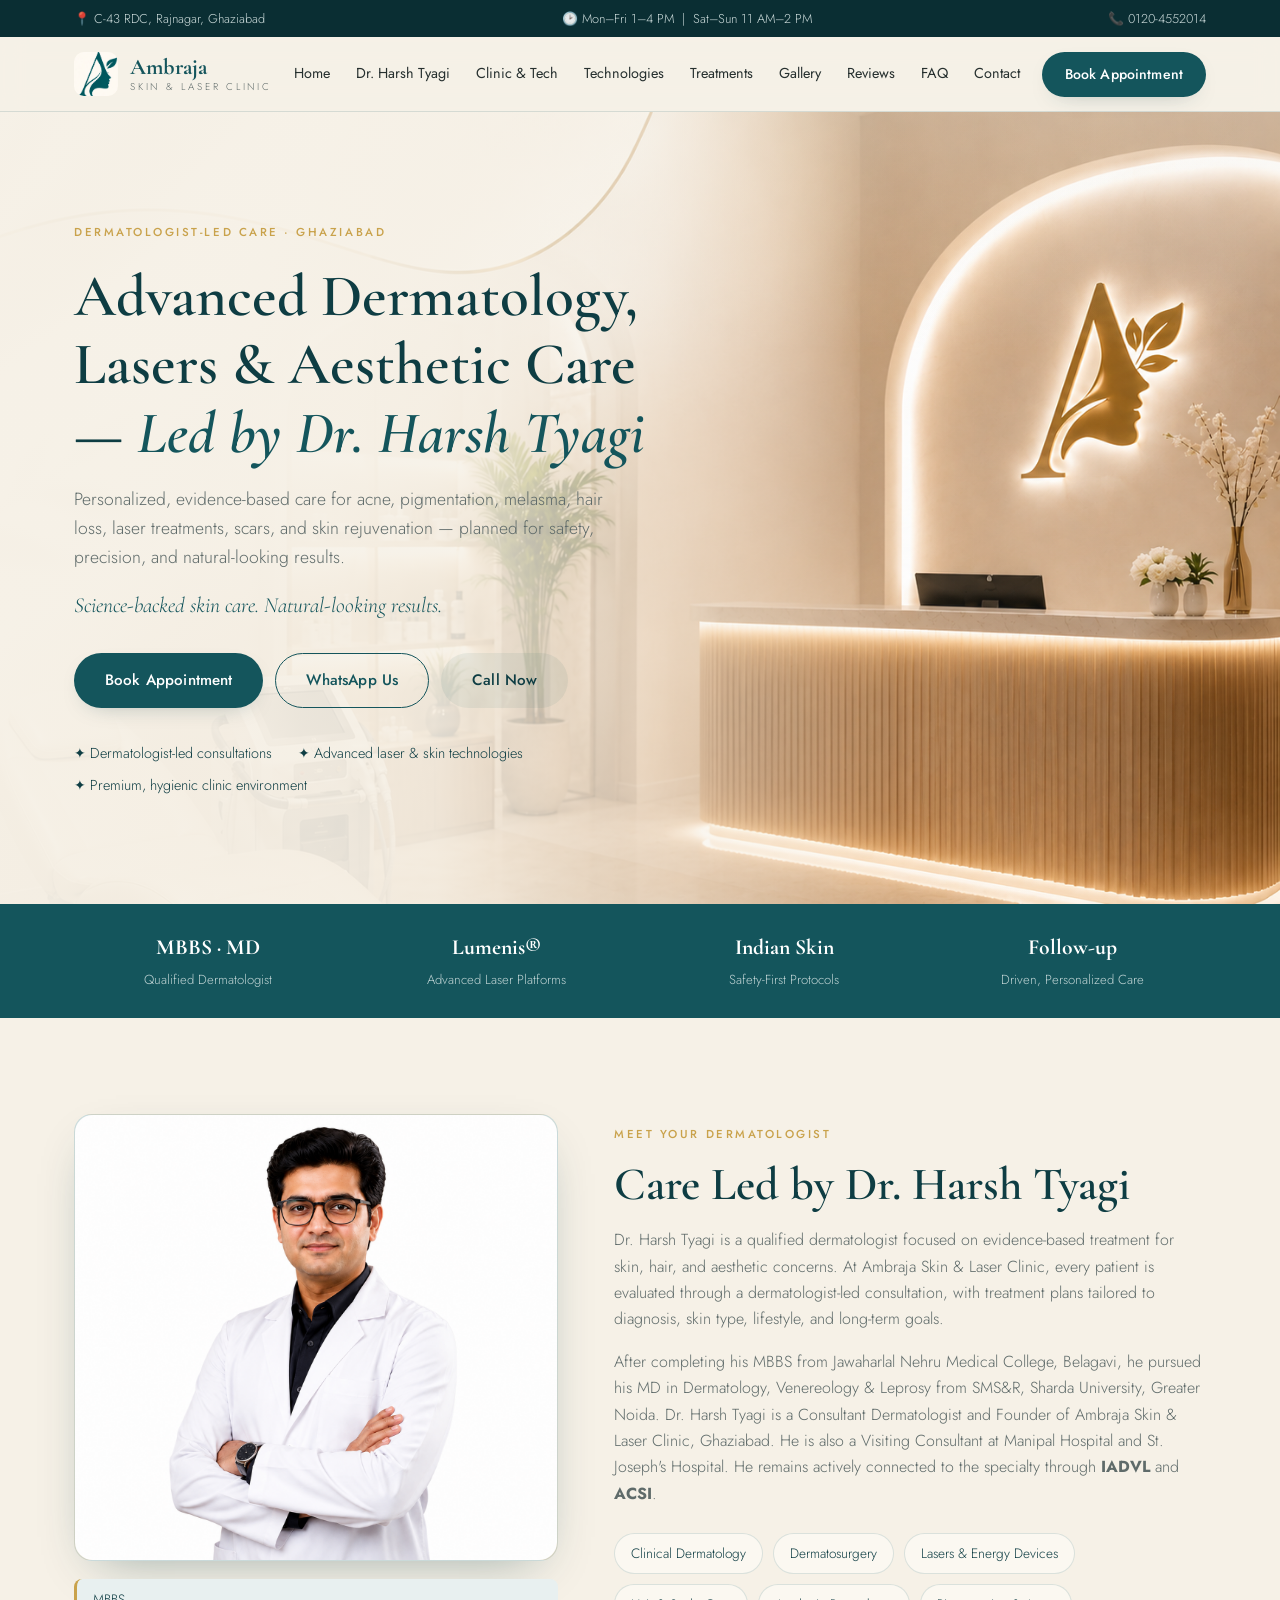
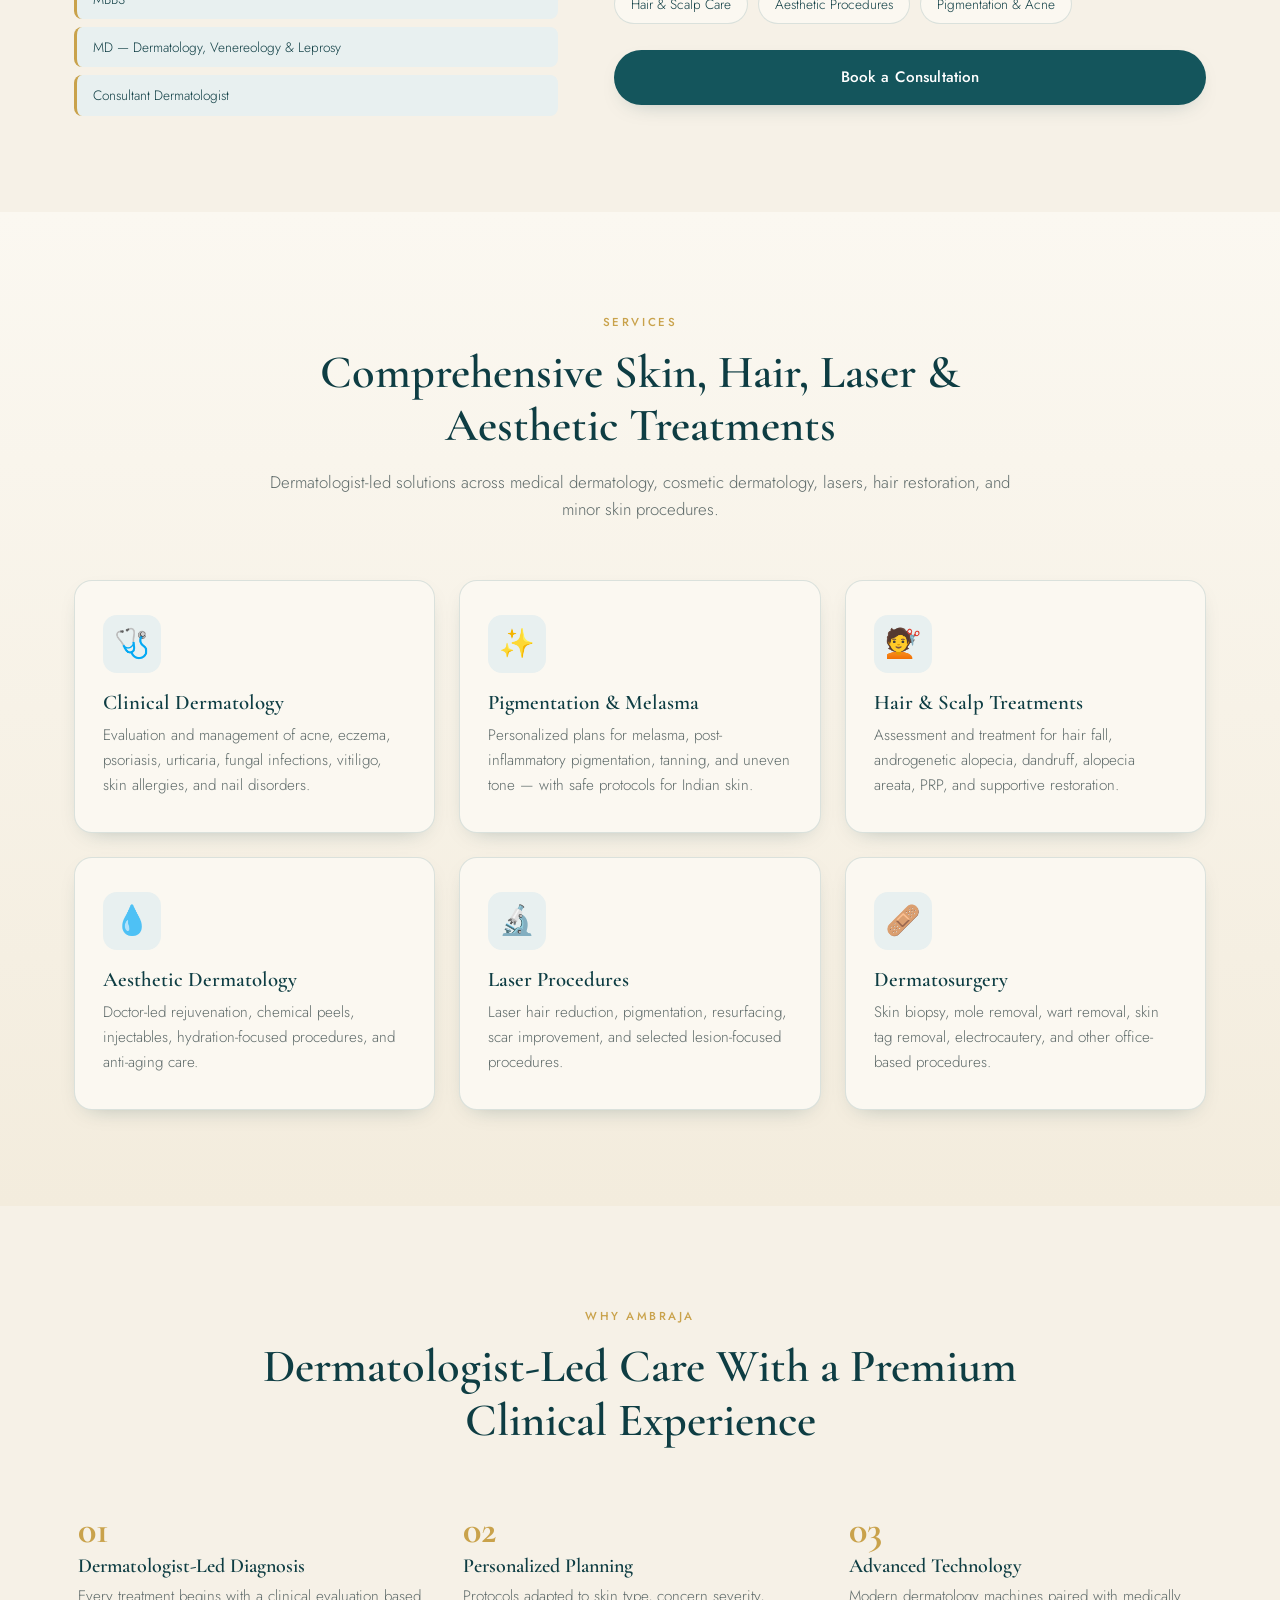
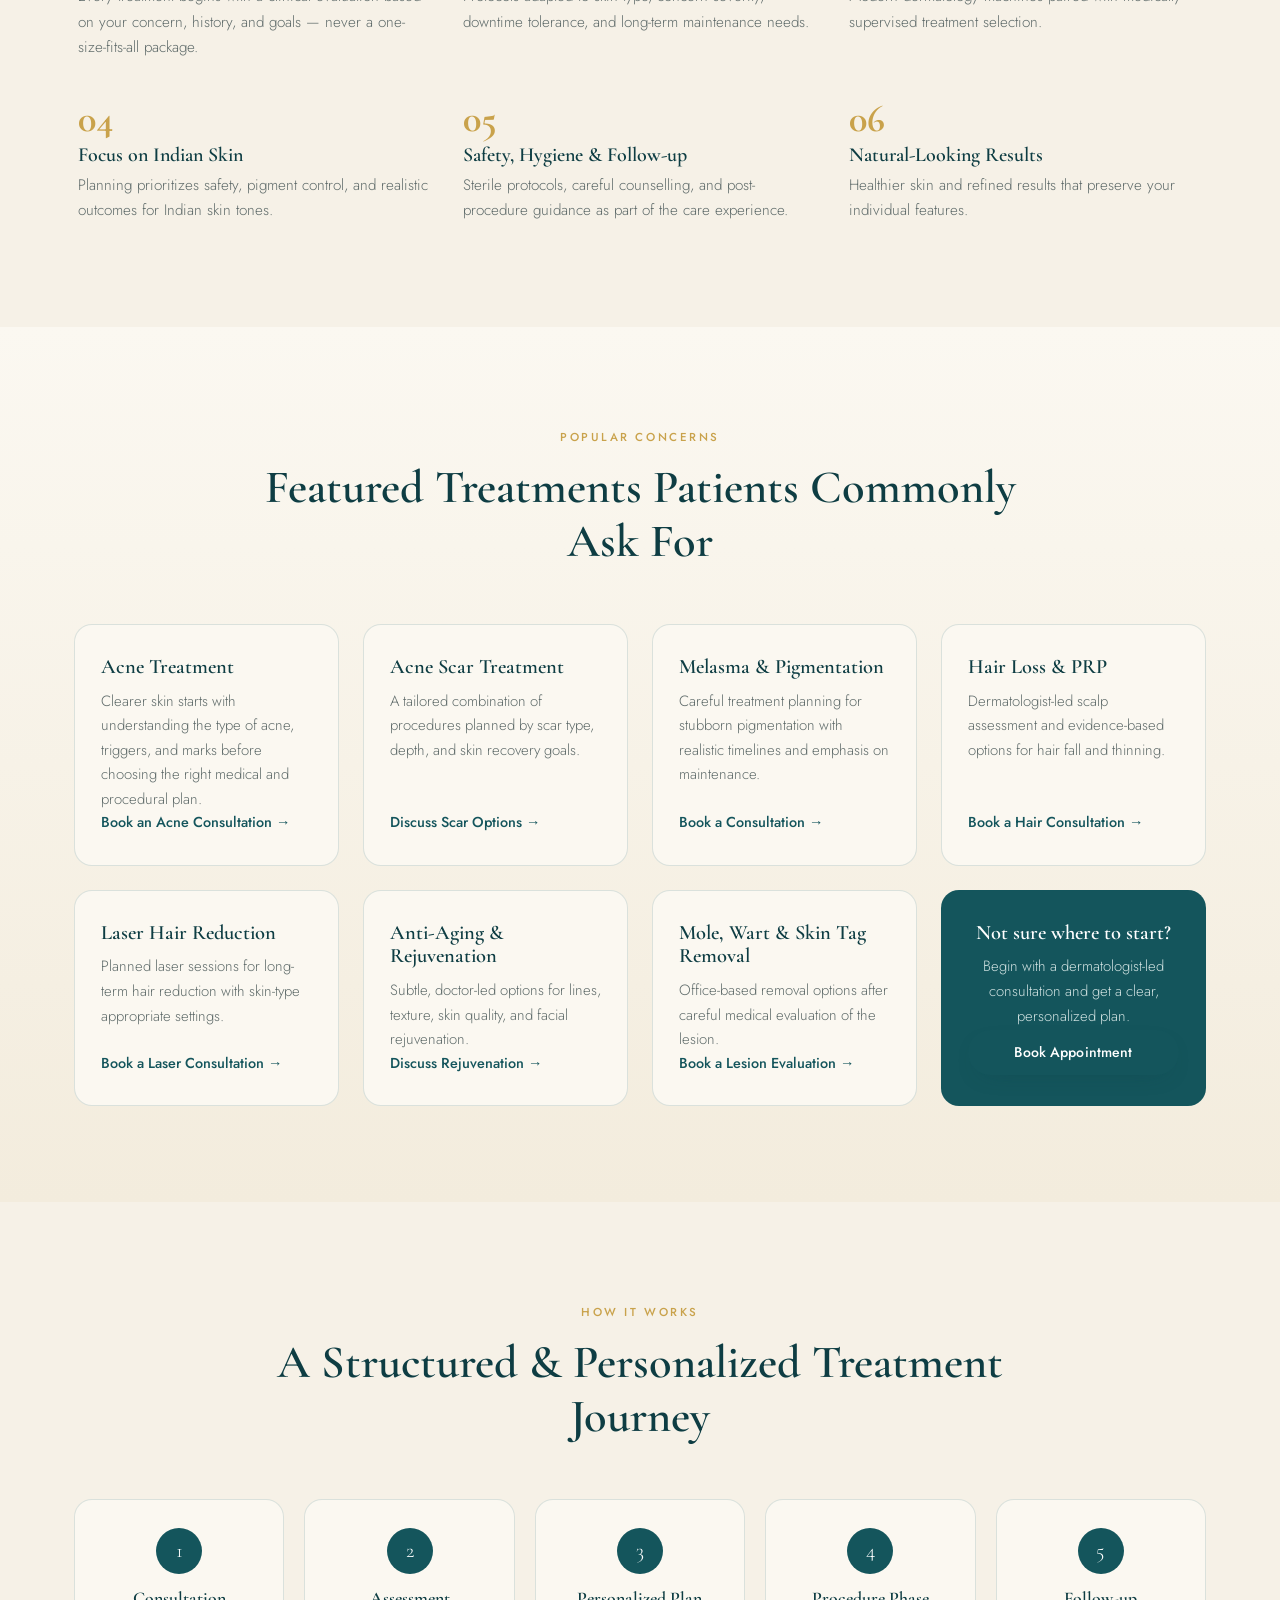
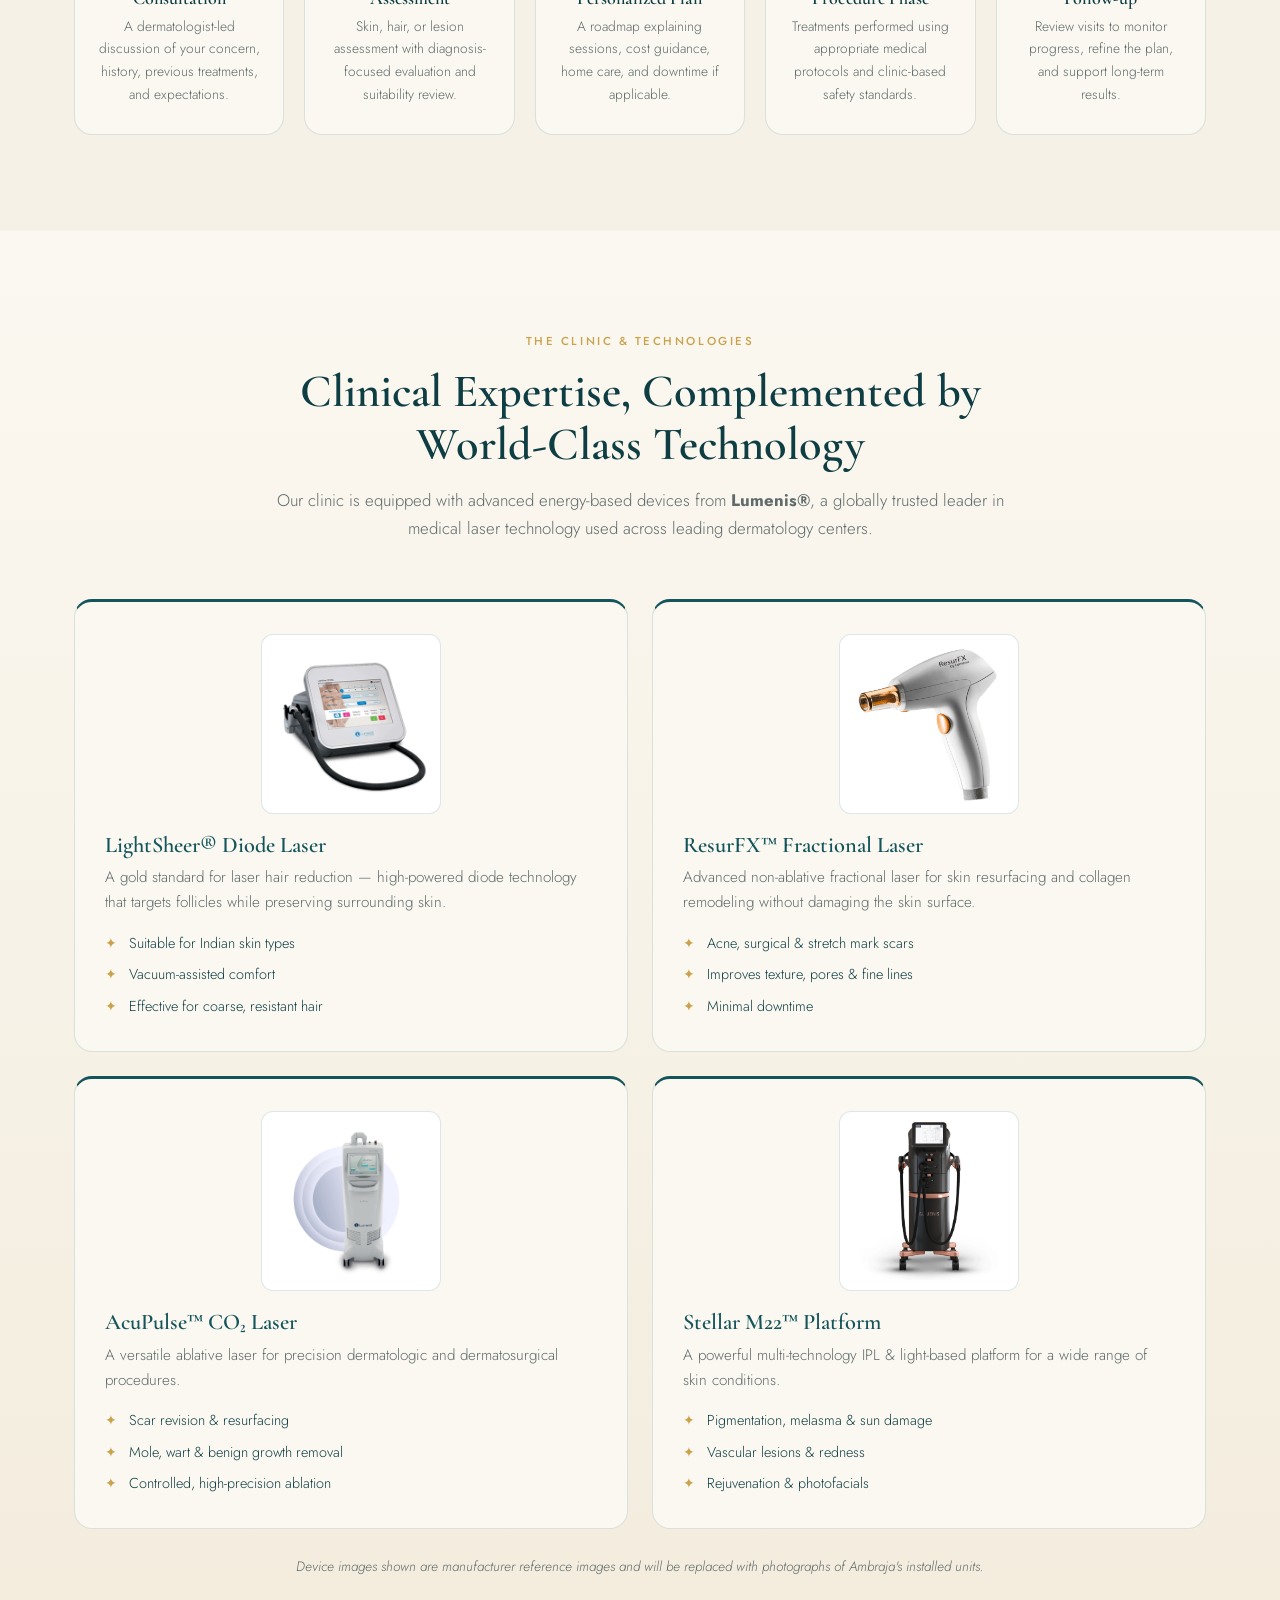
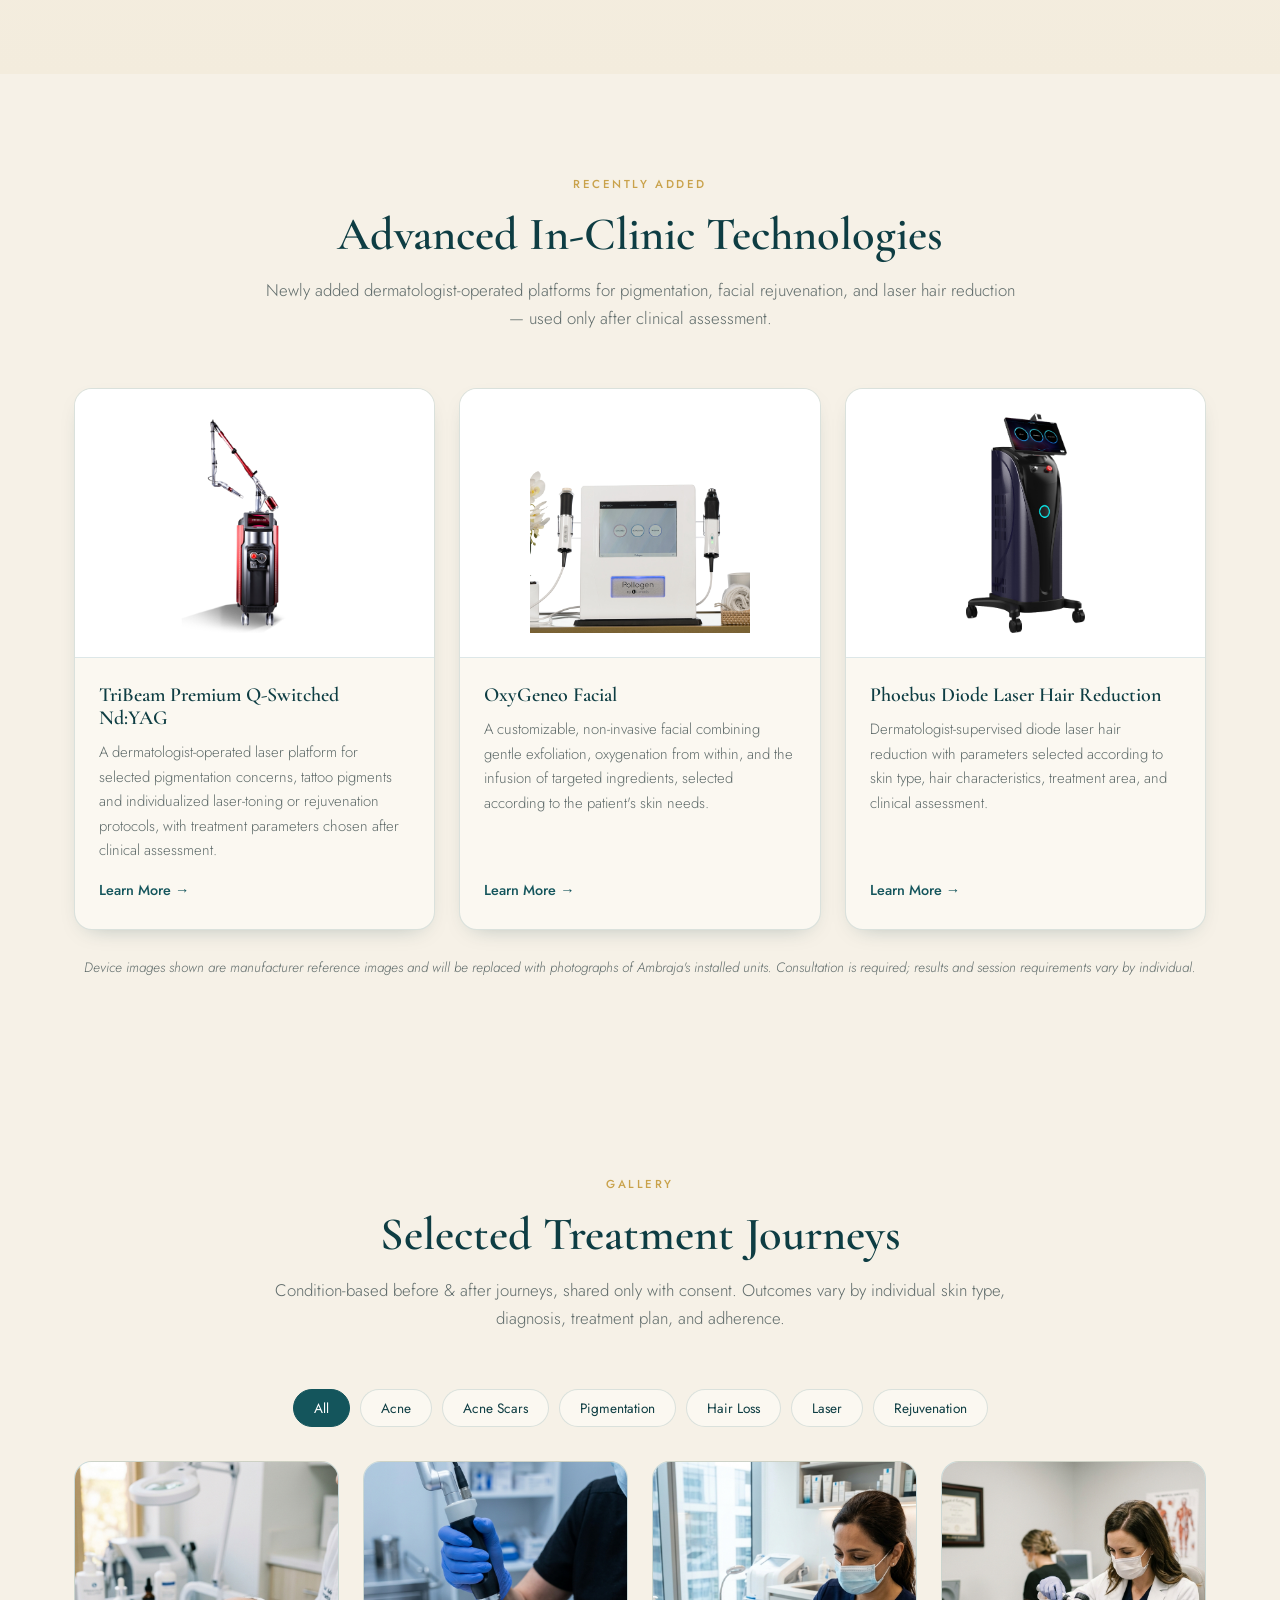
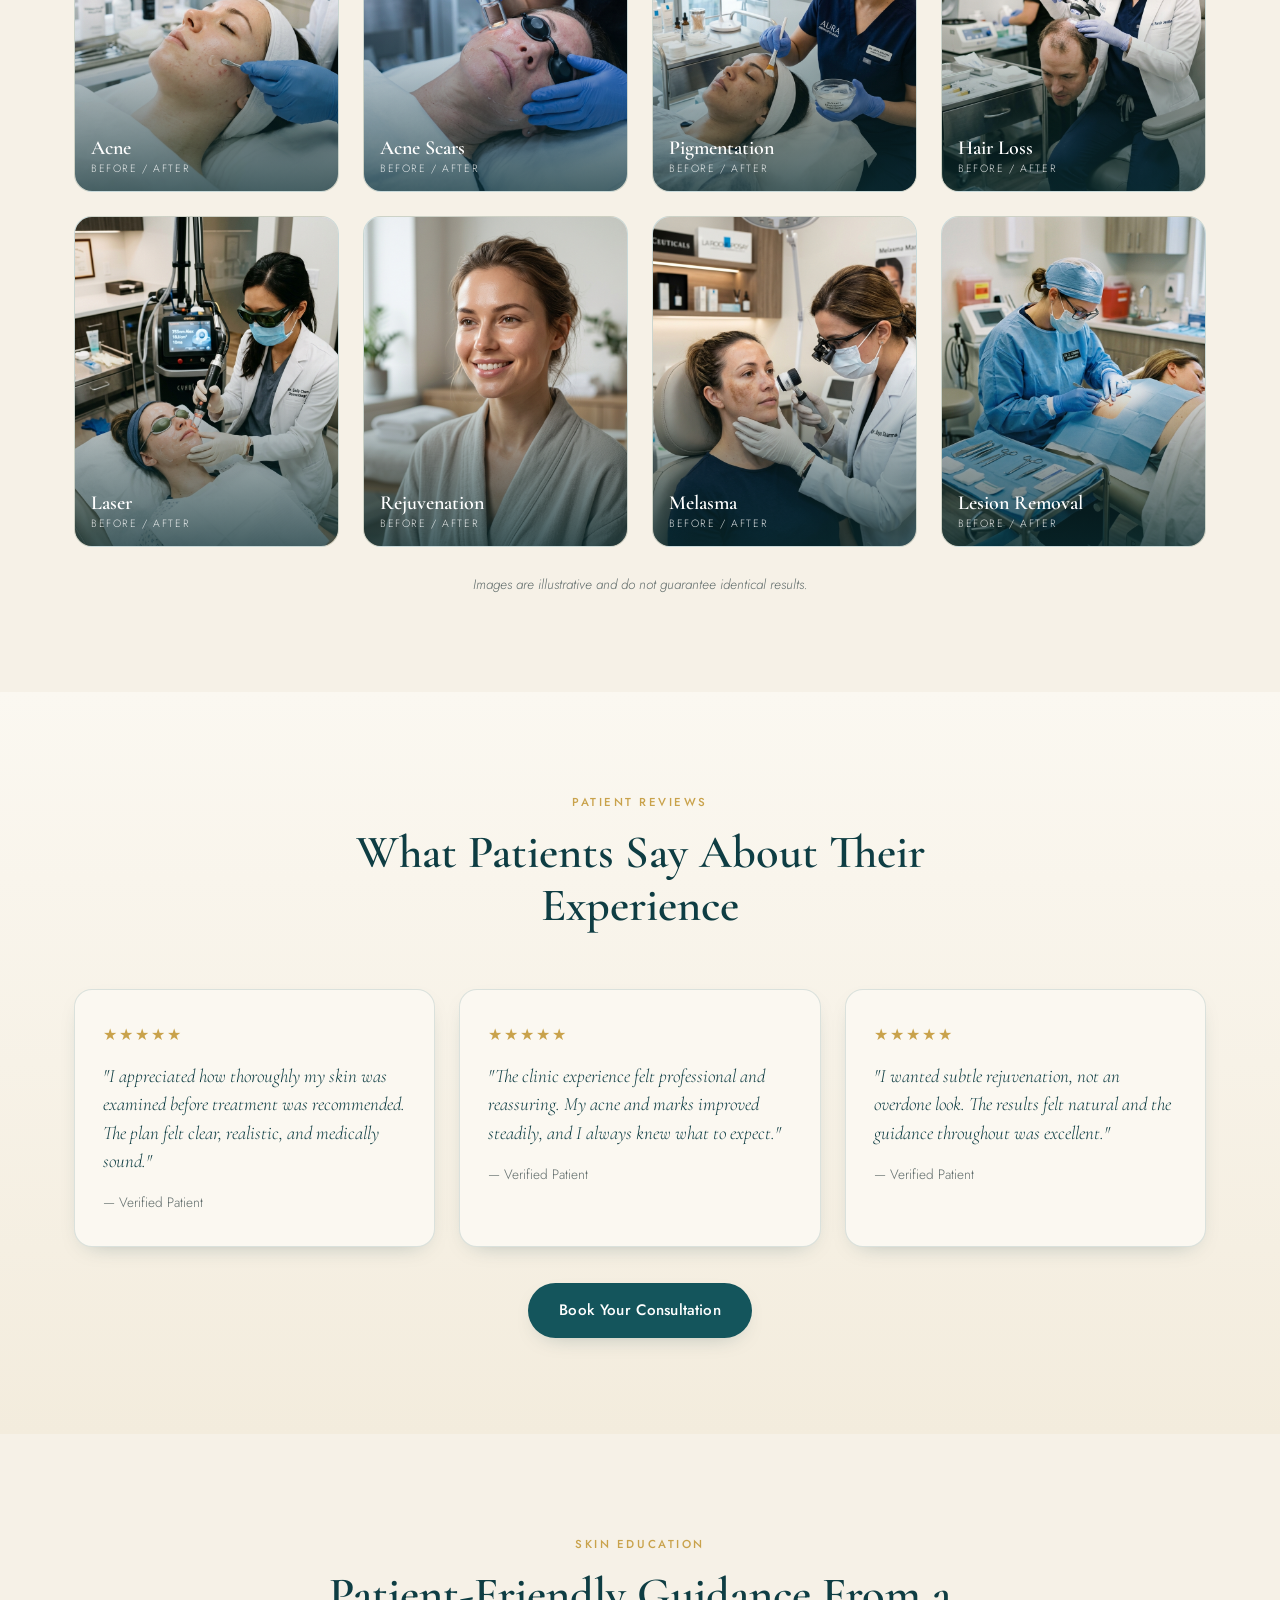
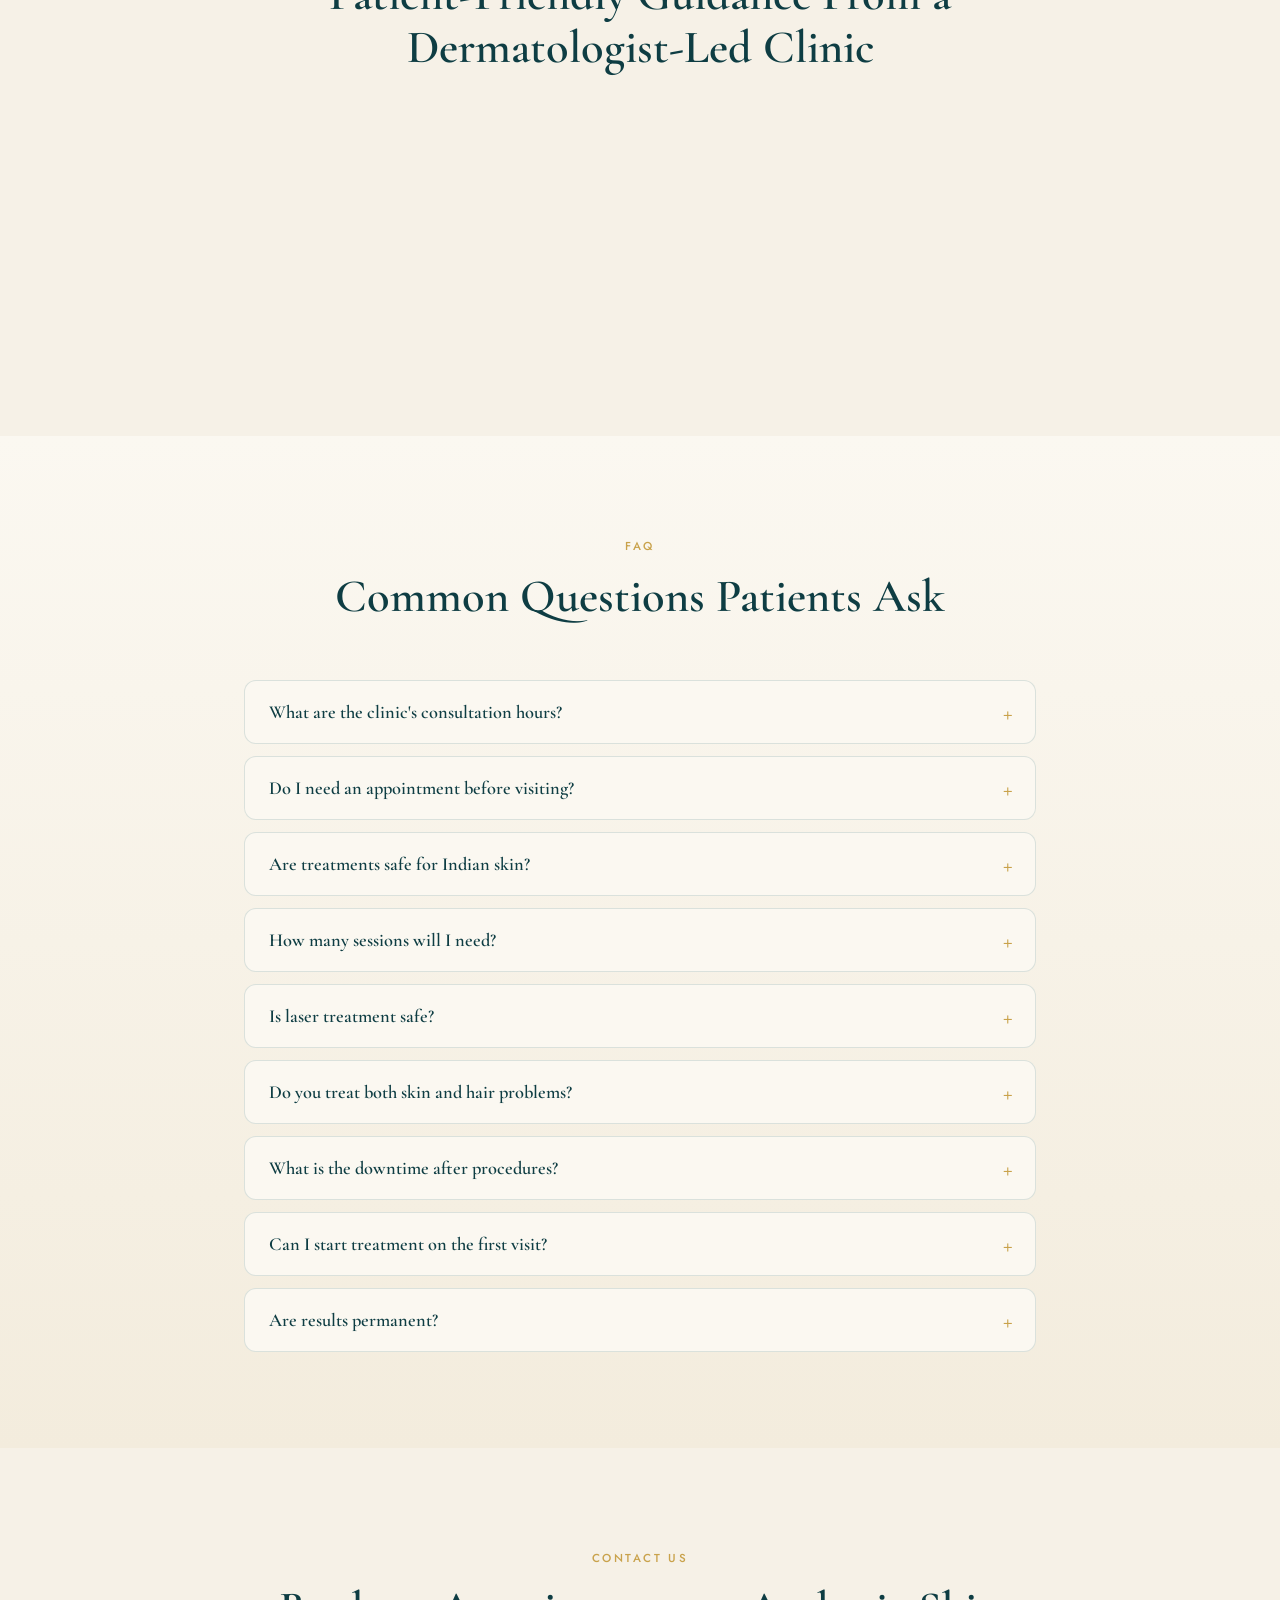
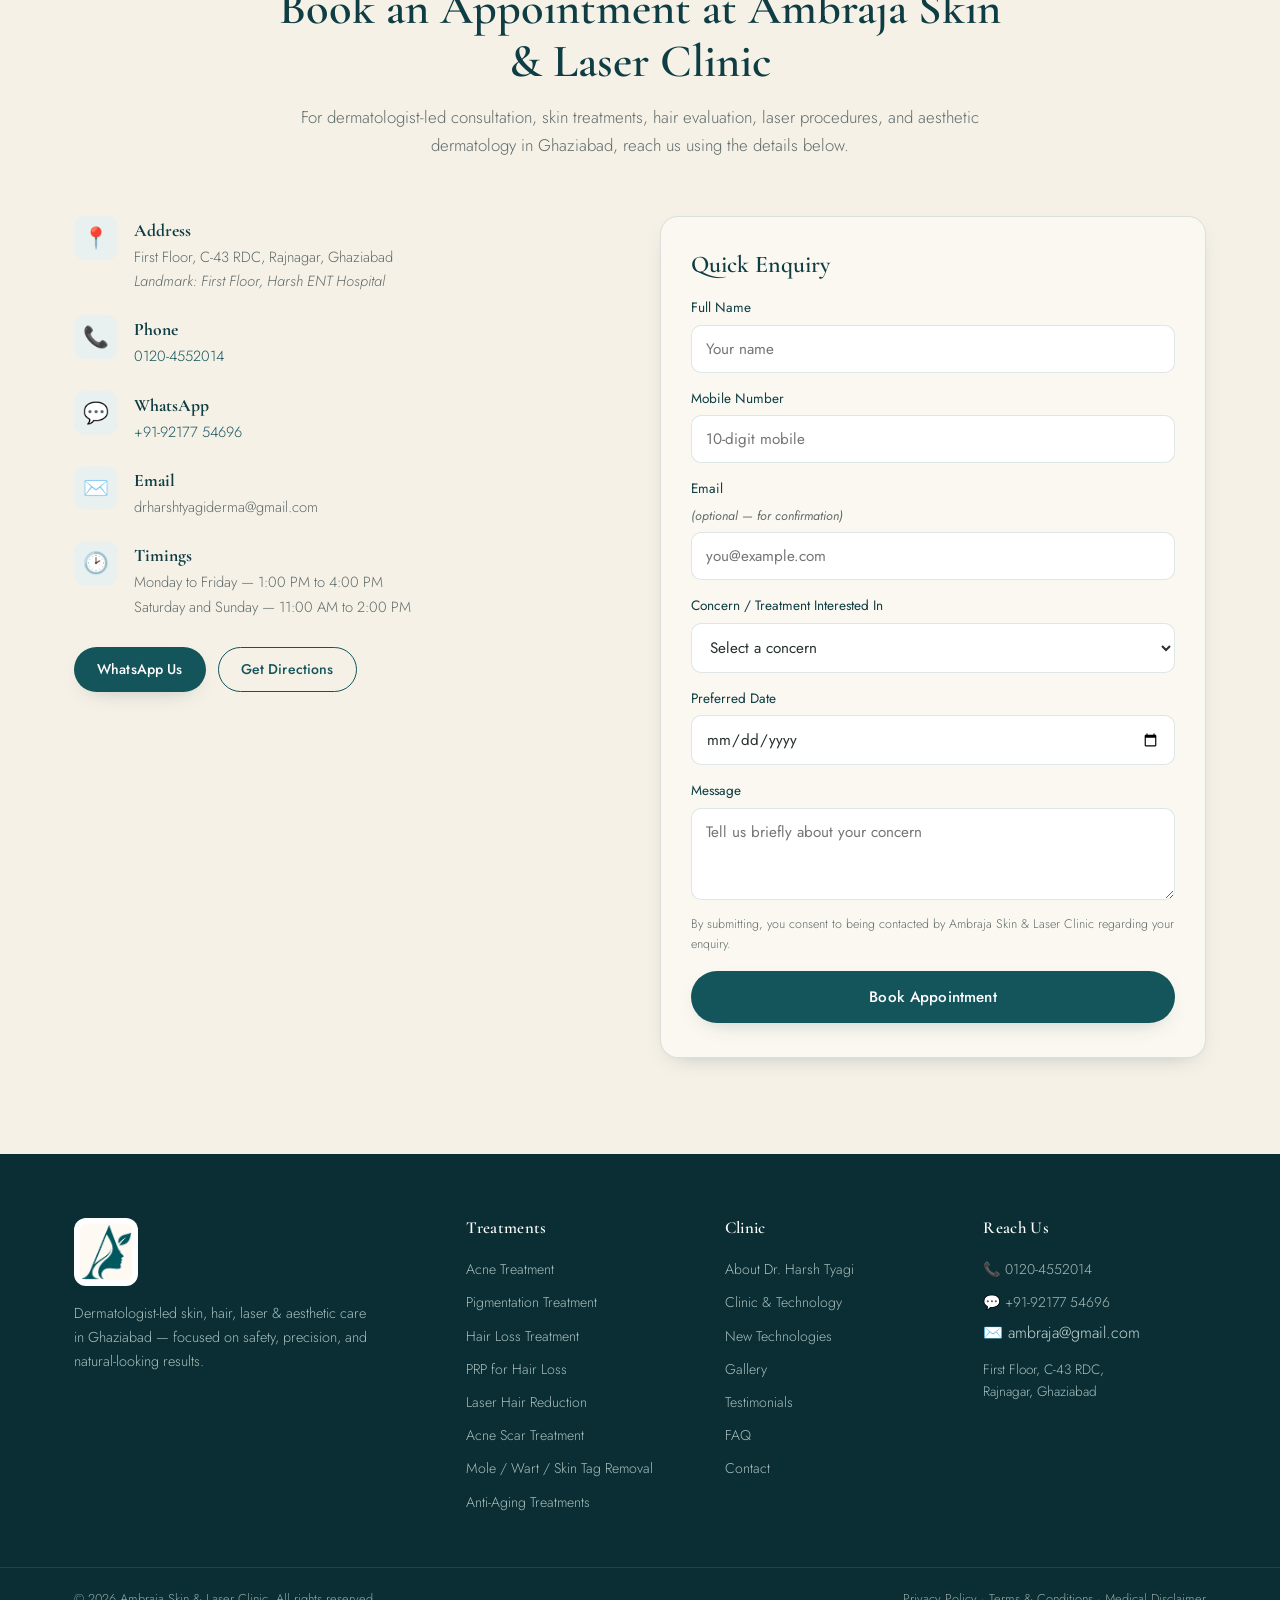
==== commit 71d628f3: "Add new technologies, update clinic timings and doctor bio" ====
--- a/index.html
+++ b/index.html
@@ -19,6 +19,43 @@
       rel="stylesheet"
     />
     <link rel="stylesheet" href="css/style.css" />
+    <script type="application/ld+json">
+      {
+        "@context": "https://schema.org",
+        "@type": "MedicalClinic",
+        "name": "Ambraja Skin & Laser Clinic",
+        "image": "https://www.ambrajaskinclinic.com/Public/logo/logo.jpeg",
+        "telephone": "+91-120-4552014",
+        "email": "drharshtyagiderma@gmail.com",
+        "address": {
+          "@type": "PostalAddress",
+          "streetAddress": "First Floor, C-43 RDC, Rajnagar",
+          "addressLocality": "Ghaziabad",
+          "addressRegion": "UP",
+          "addressCountry": "IN"
+        },
+        "openingHoursSpecification": [
+          {
+            "@type": "OpeningHoursSpecification",
+            "dayOfWeek": [
+              "Monday",
+              "Tuesday",
+              "Wednesday",
+              "Thursday",
+              "Friday"
+            ],
+            "opens": "13:00",
+            "closes": "16:00"
+          },
+          {
+            "@type": "OpeningHoursSpecification",
+            "dayOfWeek": ["Saturday", "Sunday"],
+            "opens": "11:00",
+            "closes": "14:00"
+          }
+        ]
+      }
+    </script>
   </head>
 
   <body>
@@ -27,7 +64,7 @@
       <div class="container topbar__inner">
         <span class="topbar__item">📍 C-43 RDC, Rajnagar, Ghaziabad</span>
         <span class="topbar__item"
-          >🕑 Mon–Sat &nbsp;|&nbsp; Appointments &amp; Walk-ins</span
+          >🕑 Mon–Fri 1–4 PM &nbsp;|&nbsp; Sat–Sun 11 AM–2 PM</span
         >
         <a class="topbar__item" href="tel:01204552014">📞 0120-4552014</a>
       </div>
@@ -52,6 +89,7 @@
           <a href="#home" class="nav__link">Home</a>
           <a href="#doctor" class="nav__link">Dr. Harsh Tyagi</a>
           <a href="#clinic" class="nav__link">Clinic &amp; Tech</a>
+          <a href="#new-technologies" class="nav__link">Technologies</a>
           <a href="#services" class="nav__link">Treatments</a>
           <a href="#gallery" class="nav__link">Gallery</a>
           <a href="#testimonials" class="nav__link">Reviews</a>
@@ -159,10 +197,11 @@
           <p>
             After completing his MBBS from Jawaharlal Nehru Medical College,
             Belagavi, he pursued his MD in Dermatology, Venereology &amp;
-            Leprosy from SMS&amp;R, Sharda University, Greater Noida. He is a
-            Consultant Dermatologist at Ambraja Skin Clinic and a Visiting
-            Consultant Dermatologist at Manipal Hospital, Ghaziabad. He remains
-            actively connected to the specialty through
+            Leprosy from SMS&amp;R, Sharda University, Greater Noida. Dr.
+            Harsh Tyagi is a Consultant Dermatologist and Founder of Ambraja
+            Skin &amp; Laser Clinic, Ghaziabad. He is also a Visiting
+            Consultant at Manipal Hospital and St. Joseph's Hospital. He
+            remains actively connected to the specialty through
             <strong>IADVL</strong> and <strong>ACSI</strong>.
           </p>
           <ul class="doctor__expertise">
@@ -465,6 +504,12 @@
         </div>
         <div class="grid grid--2">
           <article class="tech">
+            <img
+              src="Public/tech/lightsheer-desire.png"
+              alt="Lumenis LightSheer DESIRE diode laser system"
+              class="tech__img"
+              loading="lazy"
+            />
             <h3>LightSheer® Diode Laser</h3>
             <p>
               A gold standard for laser hair reduction — high-powered diode
@@ -478,6 +523,12 @@
             </ul>
           </article>
           <article class="tech">
+            <img
+              src="Public/tech/resurfx.png"
+              alt="Lumenis ResurFX non-ablative fractional laser module"
+              class="tech__img"
+              loading="lazy"
+            />
             <h3>ResurFX™ Fractional Laser</h3>
             <p>
               Advanced non-ablative fractional laser for skin resurfacing and
@@ -490,6 +541,12 @@
             </ul>
           </article>
           <article class="tech">
+            <img
+              src="Public/tech/acupulse-co2.png"
+              alt="Lumenis AcuPulse CO2 laser platform"
+              class="tech__img"
+              loading="lazy"
+            />
             <h3>AcuPulse™ CO₂ Laser</h3>
             <p>
               A versatile ablative laser for precision dermatologic and
@@ -502,6 +559,12 @@
             </ul>
           </article>
           <article class="tech">
+            <img
+              src="Public/tech/stellar-m22.png"
+              alt="Lumenis Stellar M22 multi-application platform"
+              class="tech__img"
+              loading="lazy"
+            />
             <h3>Stellar M22™ Platform</h3>
             <p>
               A powerful multi-technology IPL &amp; light-based platform for a
@@ -514,6 +577,96 @@
             </ul>
           </article>
         </div>
+        <p class="disclaimer">
+          Device images shown are manufacturer reference images and will be
+          replaced with photographs of Ambraja's installed units.
+        </p>
+      </div>
+    </section>
+
+    <!-- ============ NEW TECHNOLOGIES ============ -->
+    <section class="section newtech" id="new-technologies">
+      <div class="container">
+        <div class="section__head">
+          <span class="eyebrow">Recently Added</span>
+          <h2 class="section__title">Advanced In-Clinic Technologies</h2>
+          <p class="section__lead">
+            Newly added dermatologist-operated platforms for pigmentation,
+            facial rejuvenation, and laser hair reduction — used only after
+            clinical assessment.
+          </p>
+        </div>
+        <div class="grid grid--3">
+          <article class="techcard">
+            <div class="techcard__media">
+              <img
+                src="Public/tech/tribeam-premium.png"
+                alt="TriBeam Premium Q-Switched Nd:YAG laser platform"
+                loading="lazy"
+              />
+            </div>
+            <div class="techcard__body">
+              <h3>TriBeam Premium Q-Switched Nd:YAG</h3>
+              <p>
+                A dermatologist-operated laser platform for selected
+                pigmentation concerns, tattoo pigments and individualized
+                laser-toning or rejuvenation protocols, with treatment
+                parameters chosen after clinical assessment.
+              </p>
+              <a
+                href="technologies/tribeam-premium-q-switched-nd-yag.html"
+                class="tcard__link"
+                >Learn More →</a
+              >
+            </div>
+          </article>
+          <article class="techcard">
+            <div class="techcard__media">
+              <img
+                src="Public/tech/oxygeneo-facial.jpg"
+                alt="Geneo OxyGeneo professional facial device"
+                loading="lazy"
+              />
+            </div>
+            <div class="techcard__body">
+              <h3>OxyGeneo Facial</h3>
+              <p>
+                A customizable, non-invasive facial combining gentle
+                exfoliation, oxygenation from within, and the infusion of
+                targeted ingredients, selected according to the patient's
+                skin needs.
+              </p>
+              <a href="technologies/oxygeneo-facial-ghaziabad.html" class="tcard__link"
+                >Learn More →</a
+              >
+            </div>
+          </article>
+          <article class="techcard">
+            <div class="techcard__media">
+              <img
+                src="Public/tech/phoebus-diode-laser.png"
+                alt="Phoebus diode laser hair-reduction platform"
+                loading="lazy"
+              />
+            </div>
+            <div class="techcard__body">
+              <h3>Phoebus Diode Laser Hair Reduction</h3>
+              <p>
+                Dermatologist-supervised diode laser hair reduction with
+                parameters selected according to skin type, hair
+                characteristics, treatment area, and clinical assessment.
+              </p>
+              <a href="laser-hair-reduction-ghaziabad.html" class="tcard__link"
+                >Learn More →</a
+              >
+            </div>
+          </article>
+        </div>
+        <p class="disclaimer">
+          Device images shown are manufacturer reference images and will be
+          replaced with photographs of Ambraja's installed units. Consultation
+          is required; results and session requirements vary by individual.
+        </p>
       </div>
     </section>
 
@@ -747,6 +900,17 @@
         </div>
         <div class="accordion">
           <div class="acc">
+            <button class="acc__q">What are the clinic's consultation hours?</button>
+            <div class="acc__a">
+              <p>
+                Clinic Hours: Monday to Friday, 1:00 PM to 4:00 PM. Saturday
+                and Sunday, 11:00 AM to 2:00 PM. If availability differs on a
+                particular date or public holiday, please check with us
+                directly before visiting.
+              </p>
+            </div>
+          </div>
+          <div class="acc">
             <button class="acc__q">
               Do I need an appointment before visiting?
             </button>
@@ -897,8 +1061,8 @@
               <div>
                 <strong>Timings</strong>
                 <p>
-                  Mon · Wed · Fri — 1:00 PM to 4:00 PM<br />Tue · Thu · Sat —
-                  11:00 AM to 3:00 PM
+                  Monday to Friday — 1:00 PM to 4:00 PM<br />Saturday and
+                  Sunday — 11:00 AM to 2:00 PM
                 </p>
               </div>
             </div>
@@ -1006,6 +1170,7 @@
           <h4>Clinic</h4>
           <a href="#doctor">About Dr. Harsh Tyagi</a>
           <a href="#clinic">Clinic &amp; Technology</a>
+          <a href="#new-technologies">New Technologies</a>
           <a href="#gallery">Gallery</a>
           <a href="#testimonials">Testimonials</a>
           <a href="#faq">FAQ</a>
--- a/css/style.css
+++ b/css/style.css
@@ -656,6 +656,124 @@
   left: 0;
   color: var(--gold);
 }
+.tech__img {
+  width: 100%;
+  max-width: 180px;
+  height: 180px;
+  object-fit: contain;
+  background: #fff;
+  border: 1px solid var(--line);
+  border-radius: var(--radius-sm);
+  padding: 10px;
+  margin: 0 auto 18px;
+  display: block;
+}
+
+/* TECH DETAIL PAGE */
+.techdetail__inner {
+  display: grid;
+  grid-template-columns: 0.9fr 1.1fr;
+  gap: 48px;
+  align-items: start;
+}
+.techdetail__media {
+  background: var(--cream);
+  border: 1px solid var(--line);
+  border-radius: var(--radius);
+  padding: 24px;
+  text-align: center;
+  position: sticky;
+  top: 100px;
+}
+.techdetail__media img {
+  max-width: 100%;
+  max-height: 320px;
+  margin: 0 auto;
+  object-fit: contain;
+}
+.techdetail__imgnote {
+  margin-top: 14px;
+  font-size: 0.78rem;
+  color: var(--muted);
+  font-style: italic;
+}
+.techdetail__body p {
+  color: var(--muted);
+  margin-top: 16px;
+  font-size: 1rem;
+}
+.techdetail__lead {
+  font-family: var(--serif);
+  font-style: italic;
+  font-size: 1.15rem;
+  color: var(--teal-dark) !important;
+}
+.techdetail__note {
+  background: var(--teal-soft);
+  border-left: 3px solid var(--gold);
+  border-radius: 8px;
+  padding: 14px 18px;
+  margin: 22px 0;
+  font-size: 0.9rem;
+  color: var(--teal-dark);
+}
+.techdetail__note strong {
+  color: var(--teal);
+}
+@media (max-width: 960px) {
+  .techdetail__inner {
+    grid-template-columns: 1fr;
+  }
+  .techdetail__media {
+    position: static;
+  }
+}
+
+/* NEW TECHNOLOGIES */
+.techcard {
+  background: var(--cream);
+  border: 1px solid var(--line);
+  border-radius: var(--radius);
+  overflow: hidden;
+  display: flex;
+  flex-direction: column;
+  transition: 0.3s;
+  box-shadow: var(--shadow-sm);
+}
+.techcard:hover {
+  transform: translateY(-6px);
+  box-shadow: var(--shadow);
+}
+.techcard__media {
+  background: #fff;
+  display: grid;
+  place-items: center;
+  padding: 24px;
+  border-bottom: 1px solid var(--line);
+}
+.techcard__media img {
+  max-height: 220px;
+  width: auto;
+  object-fit: contain;
+}
+.techcard__body {
+  padding: 26px 24px;
+  display: flex;
+  flex-direction: column;
+  flex: 1;
+}
+.techcard__body h3 {
+  font-size: 1.25rem;
+  margin-bottom: 10px;
+}
+.techcard__body p {
+  color: var(--muted);
+  font-size: 0.93rem;
+  flex: 1;
+}
+.techcard__body .tcard__link {
+  margin-top: 16px;
+}
 
 /* GALLERY */
 .gallery__filters {
@@ -1073,6 +1191,7 @@
 .section .tcard,
 .section .jstep,
 .section .tech,
+.section .techcard,
 .section .quote,
 .section .bcard,
 .section .why__item,
@@ -1087,6 +1206,7 @@
 .reveal.in .tcard,
 .reveal.in .jstep,
 .reveal.in .tech,
+.reveal.in .techcard,
 .reveal.in .quote,
 .reveal.in .bcard,
 .reveal.in .why__item,
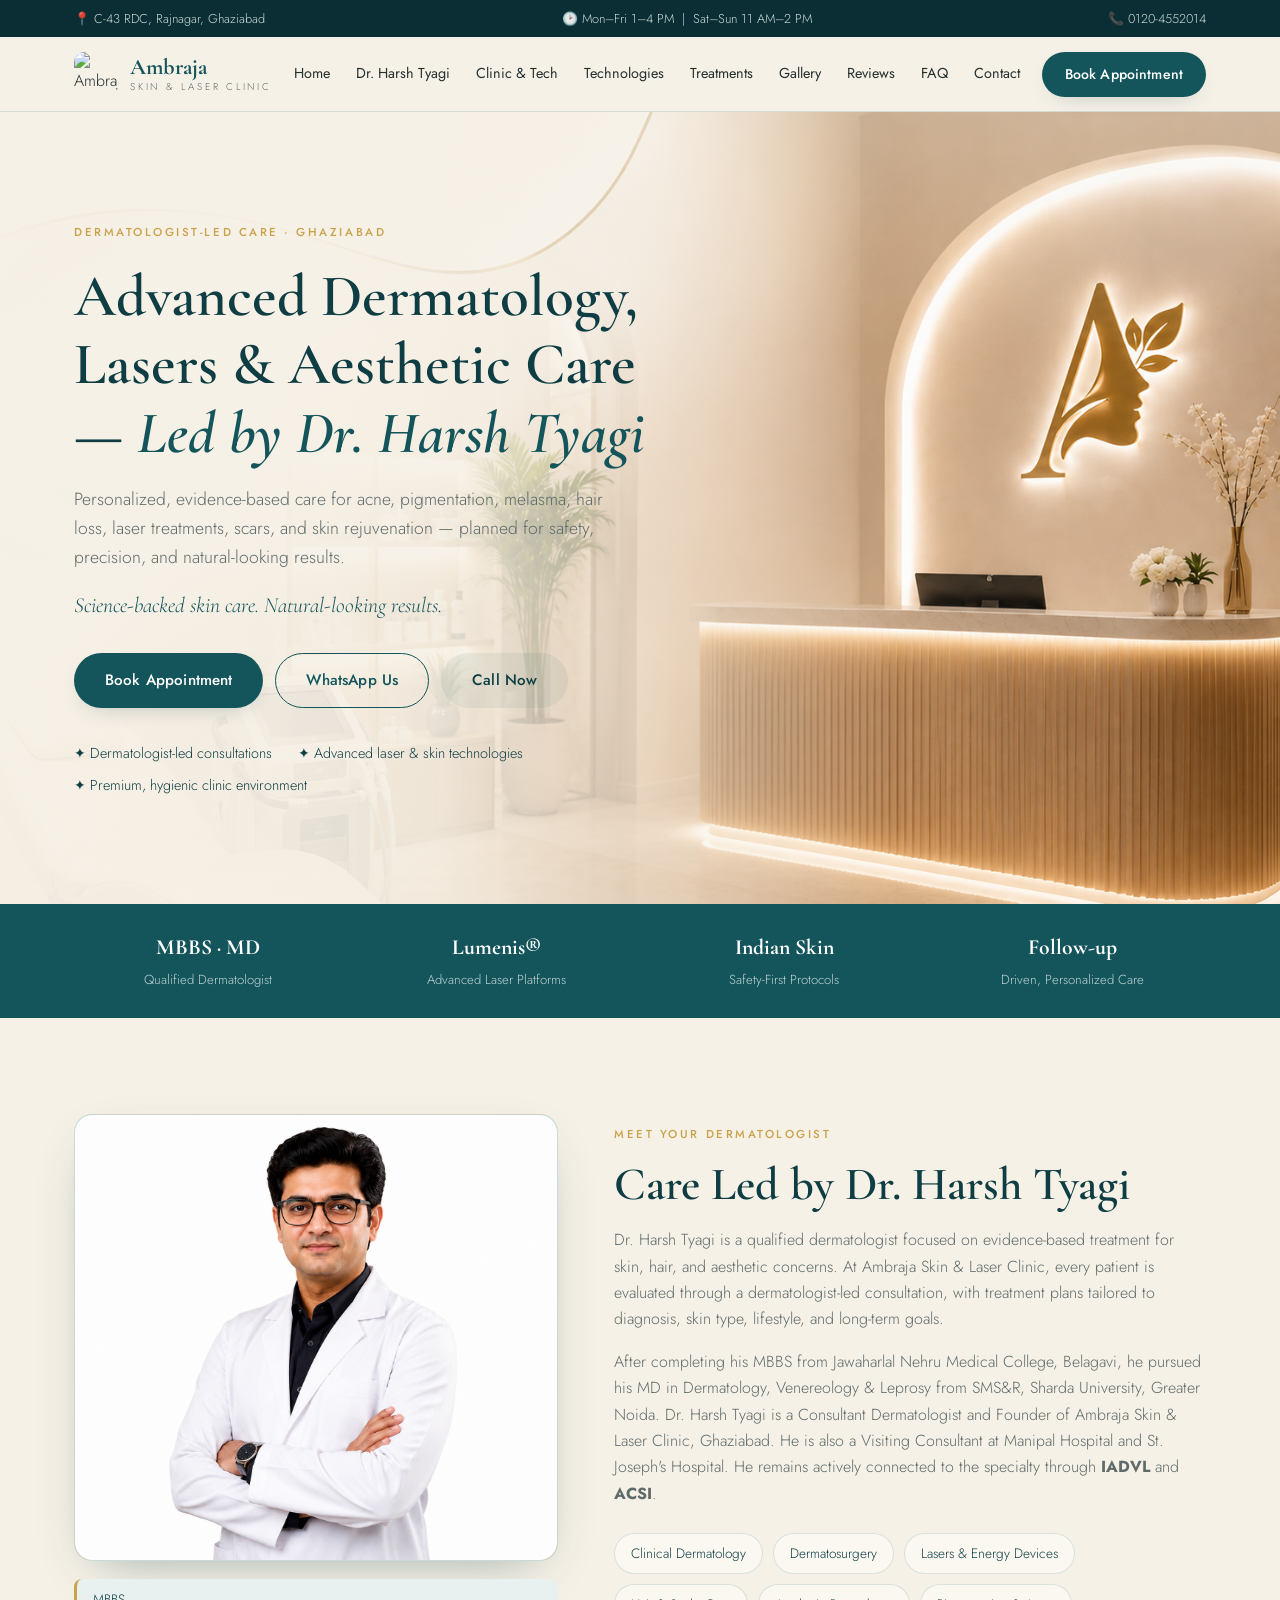
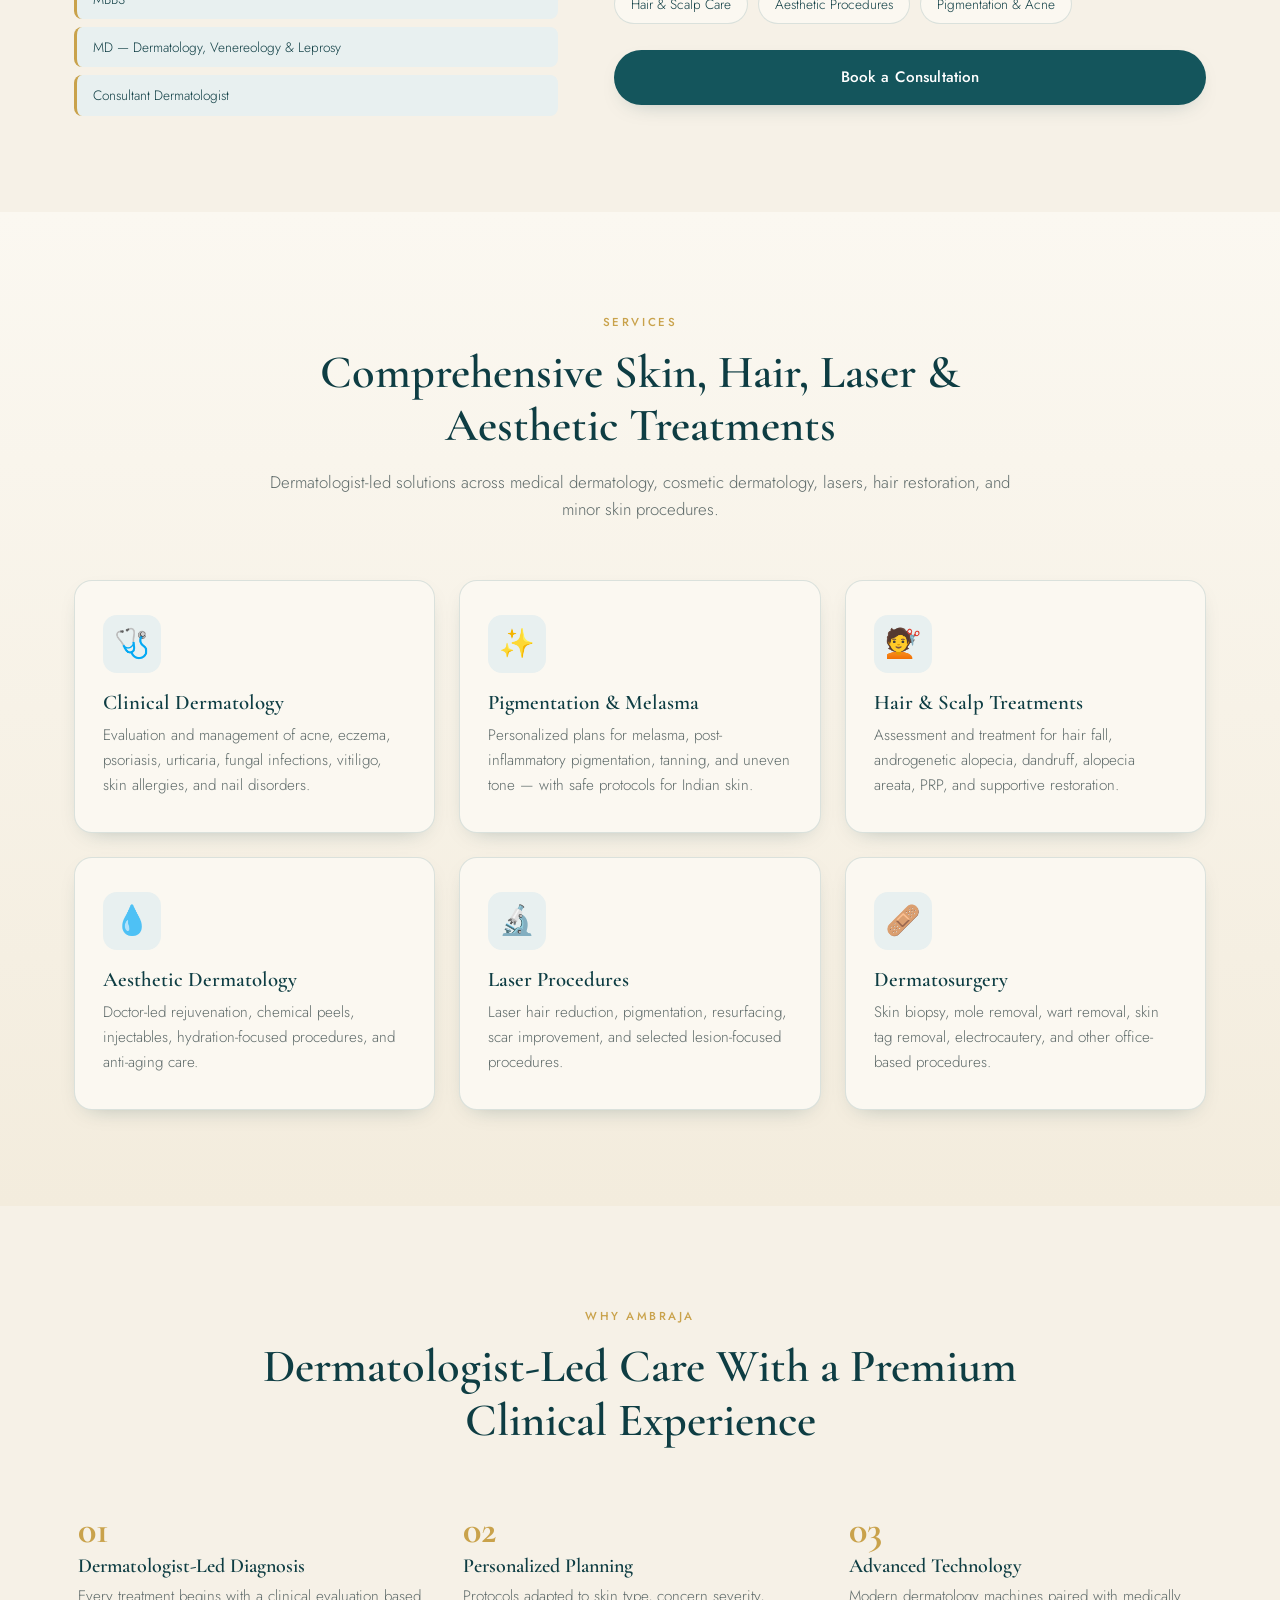
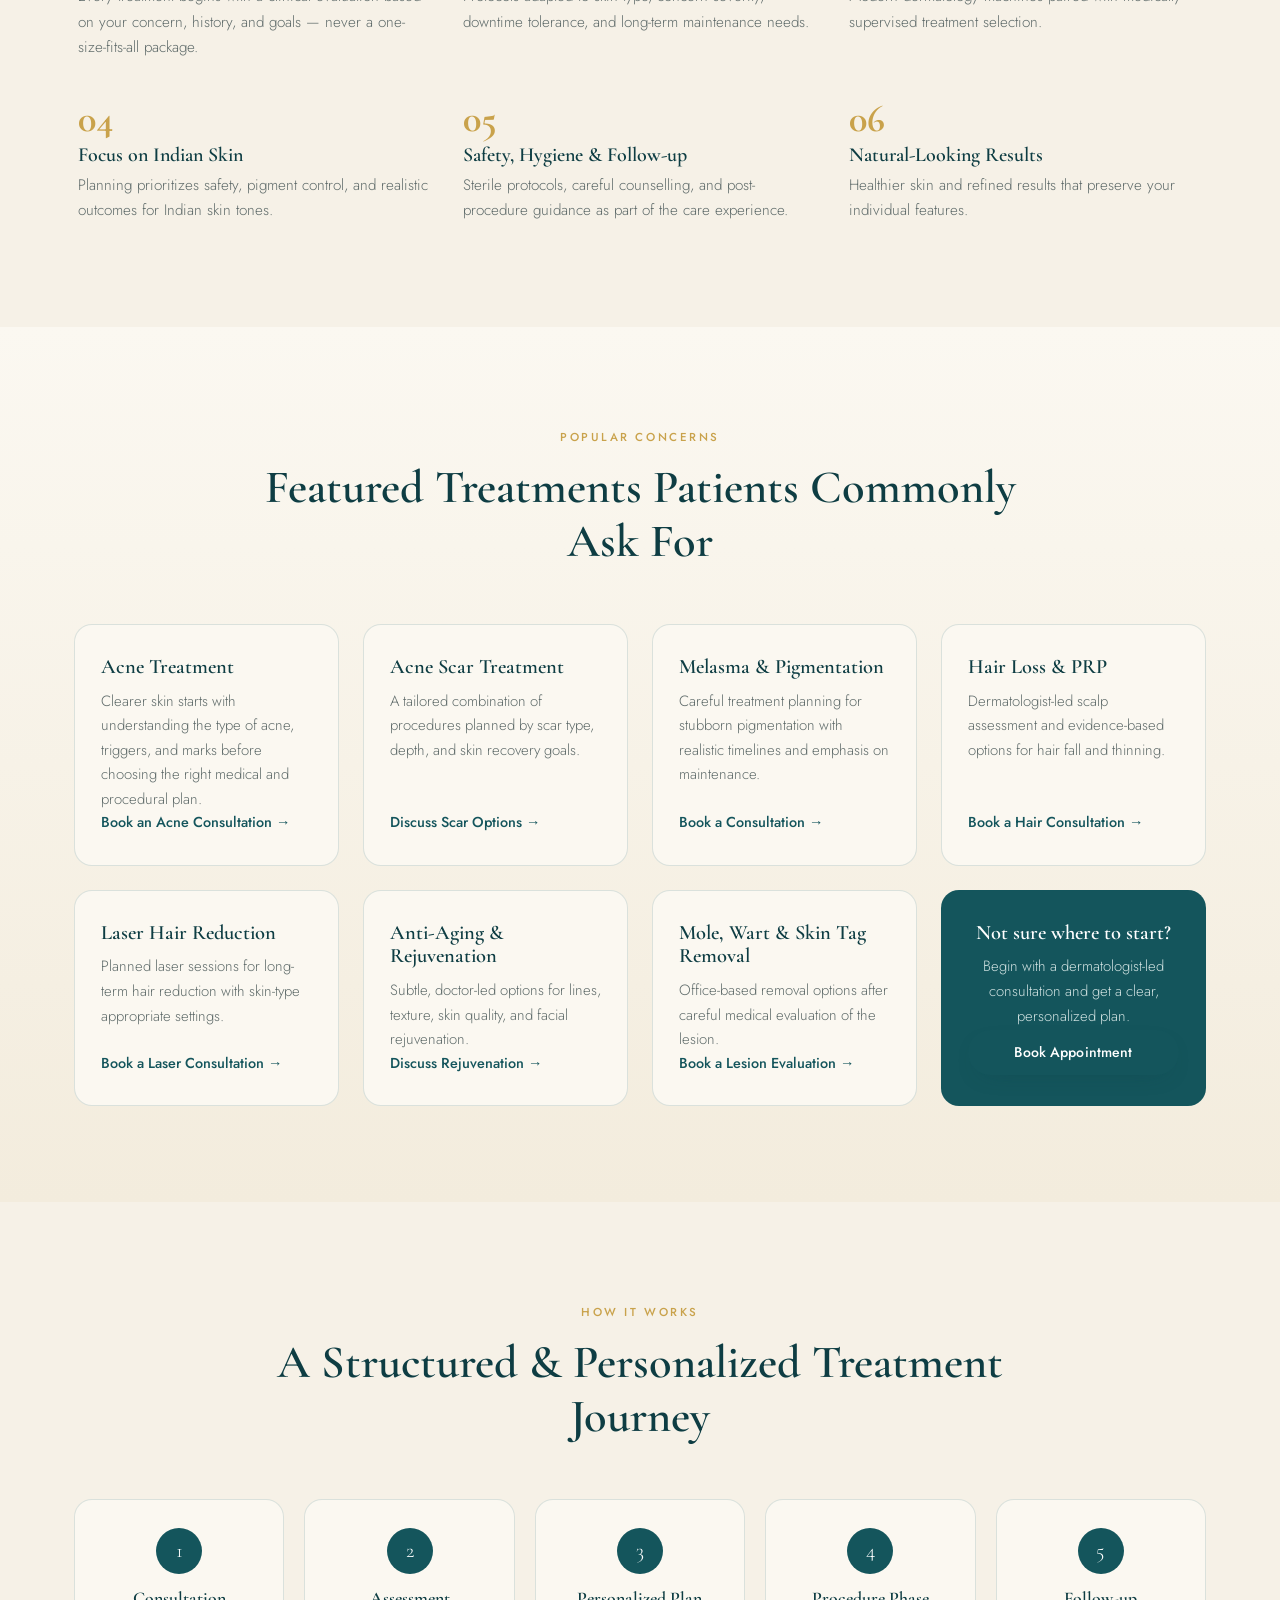
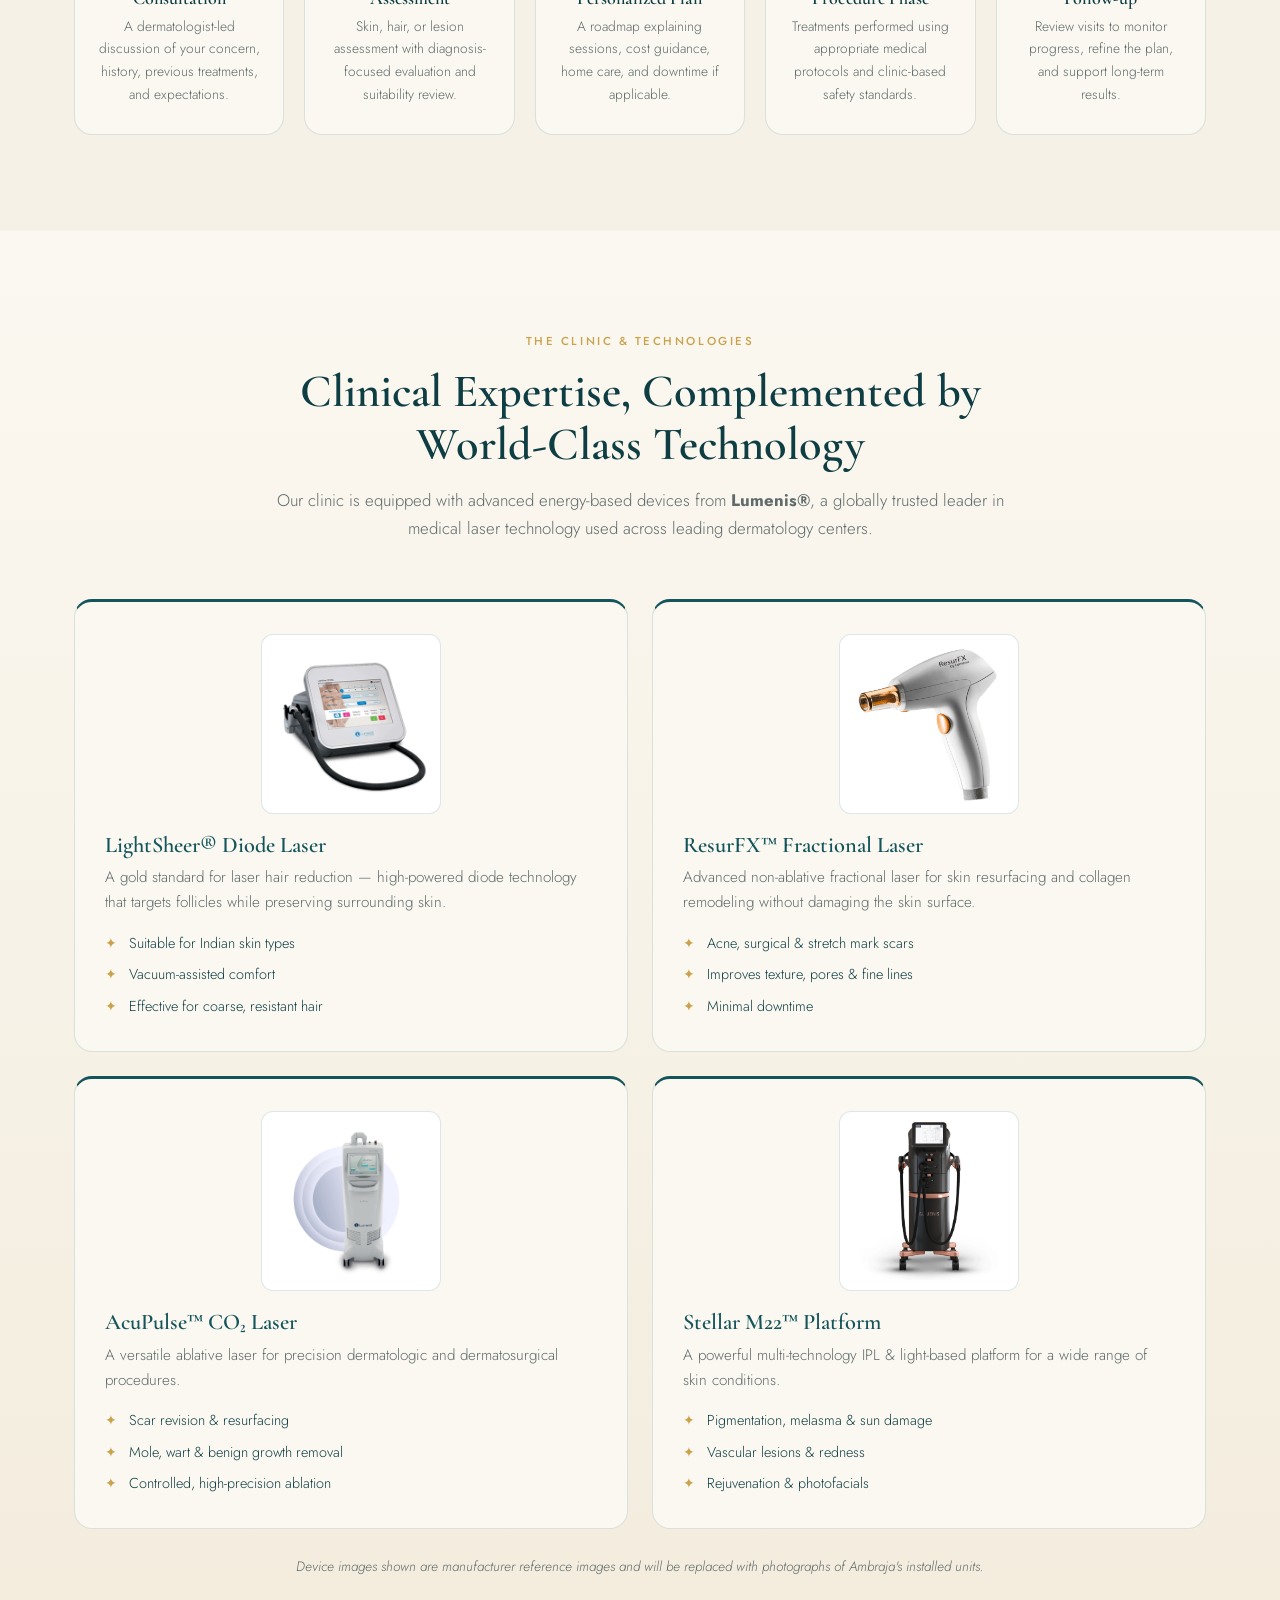
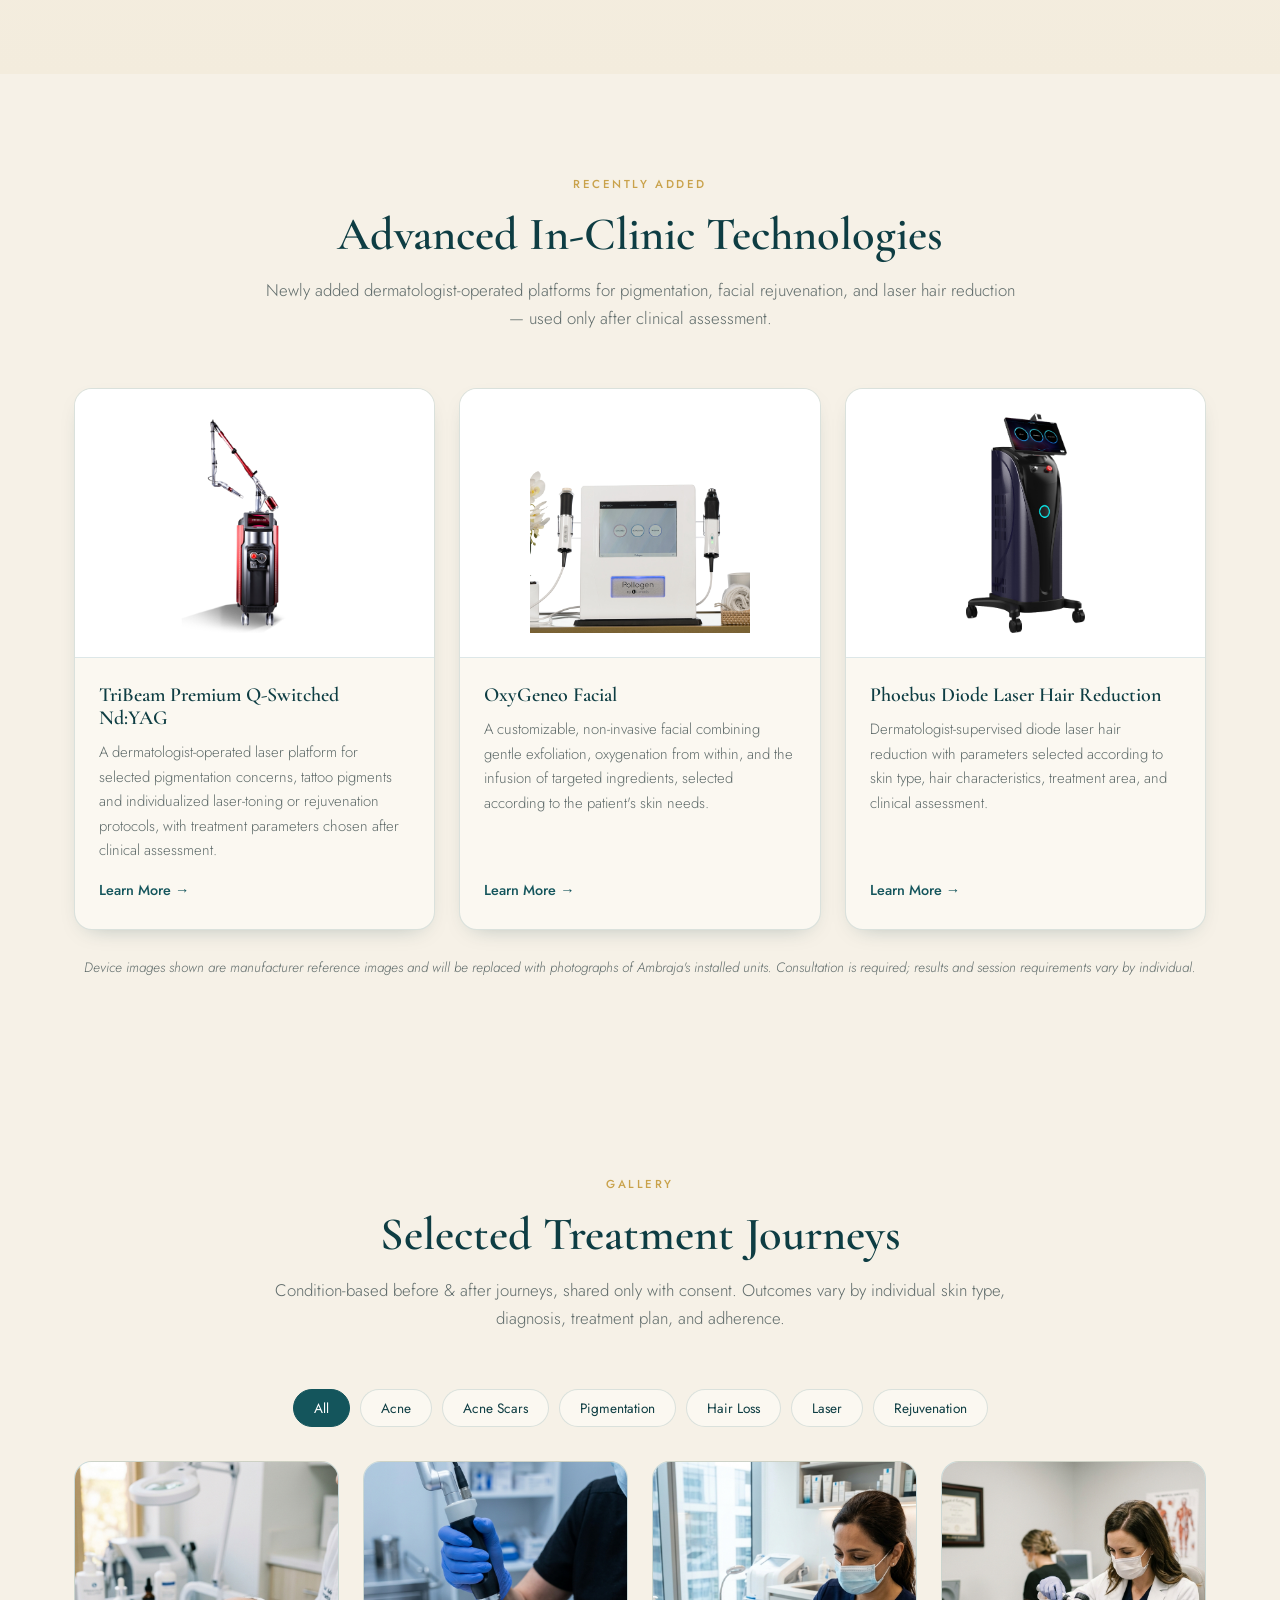
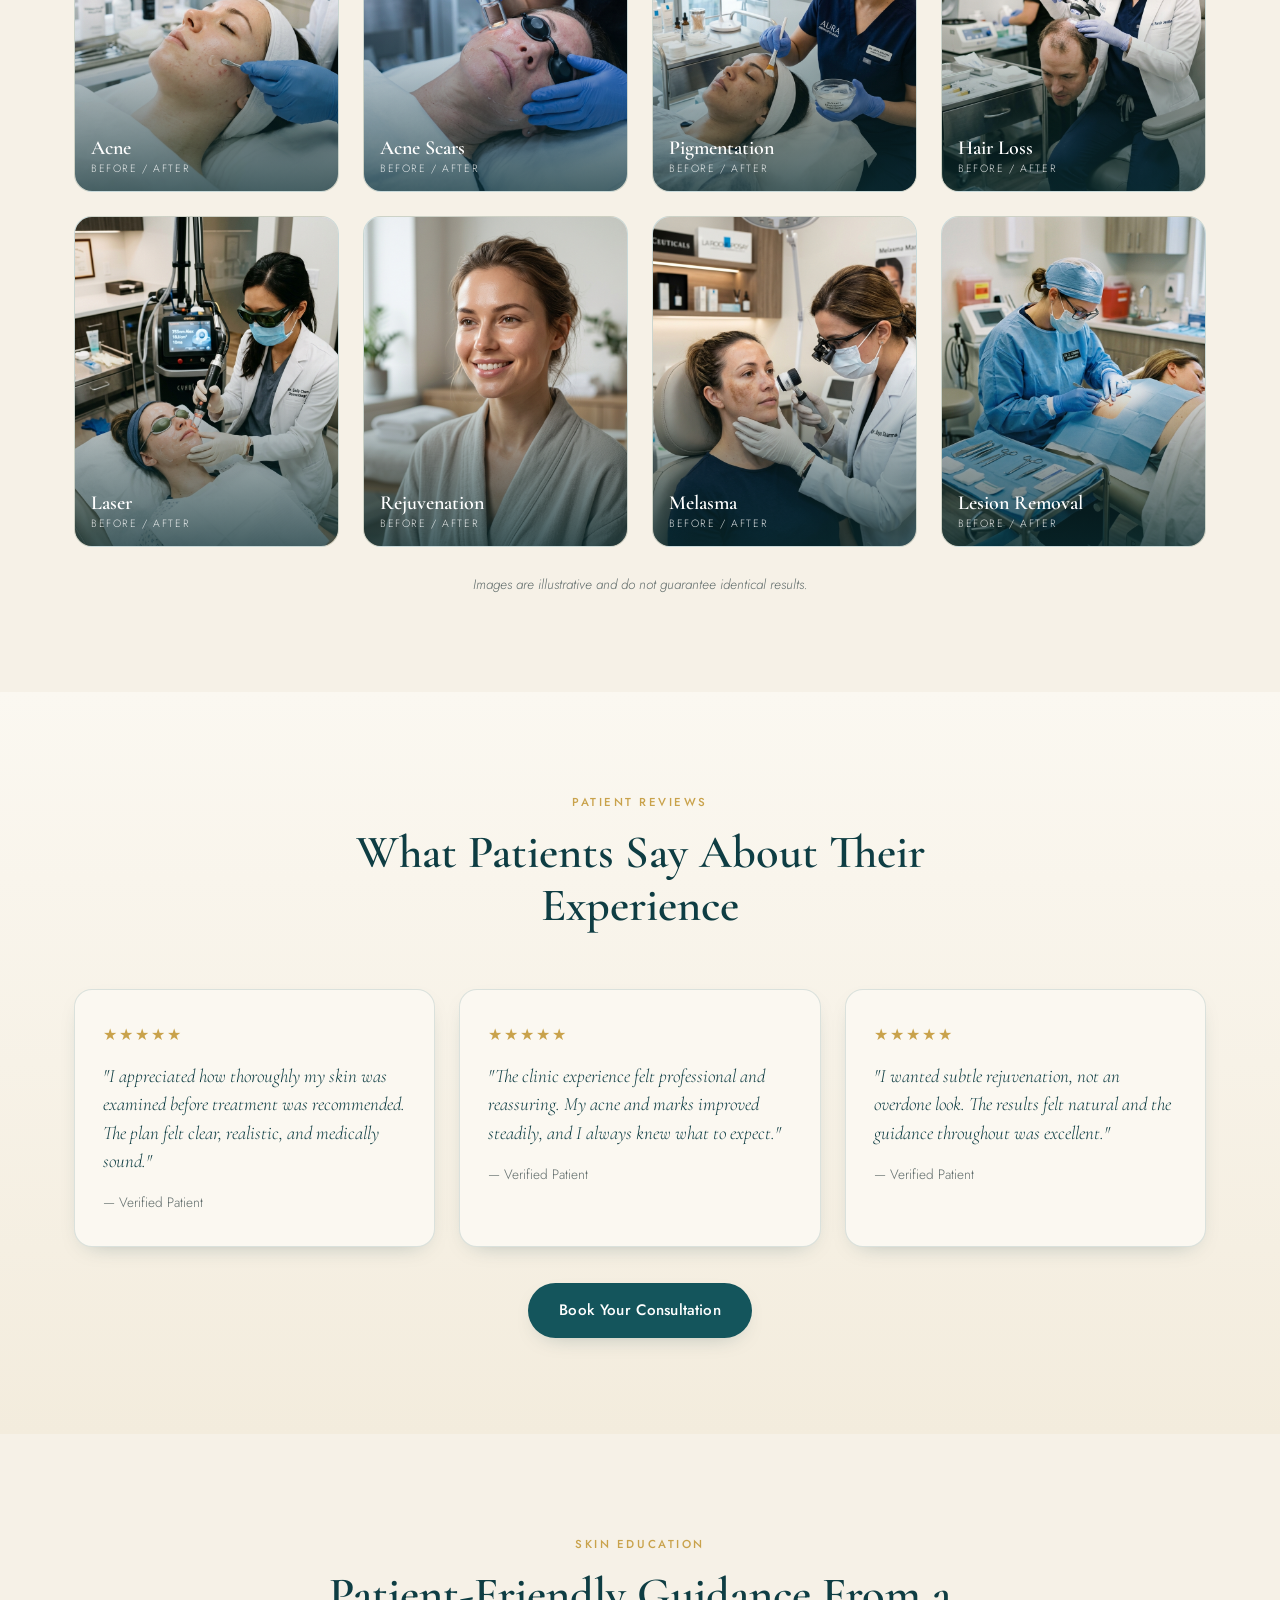
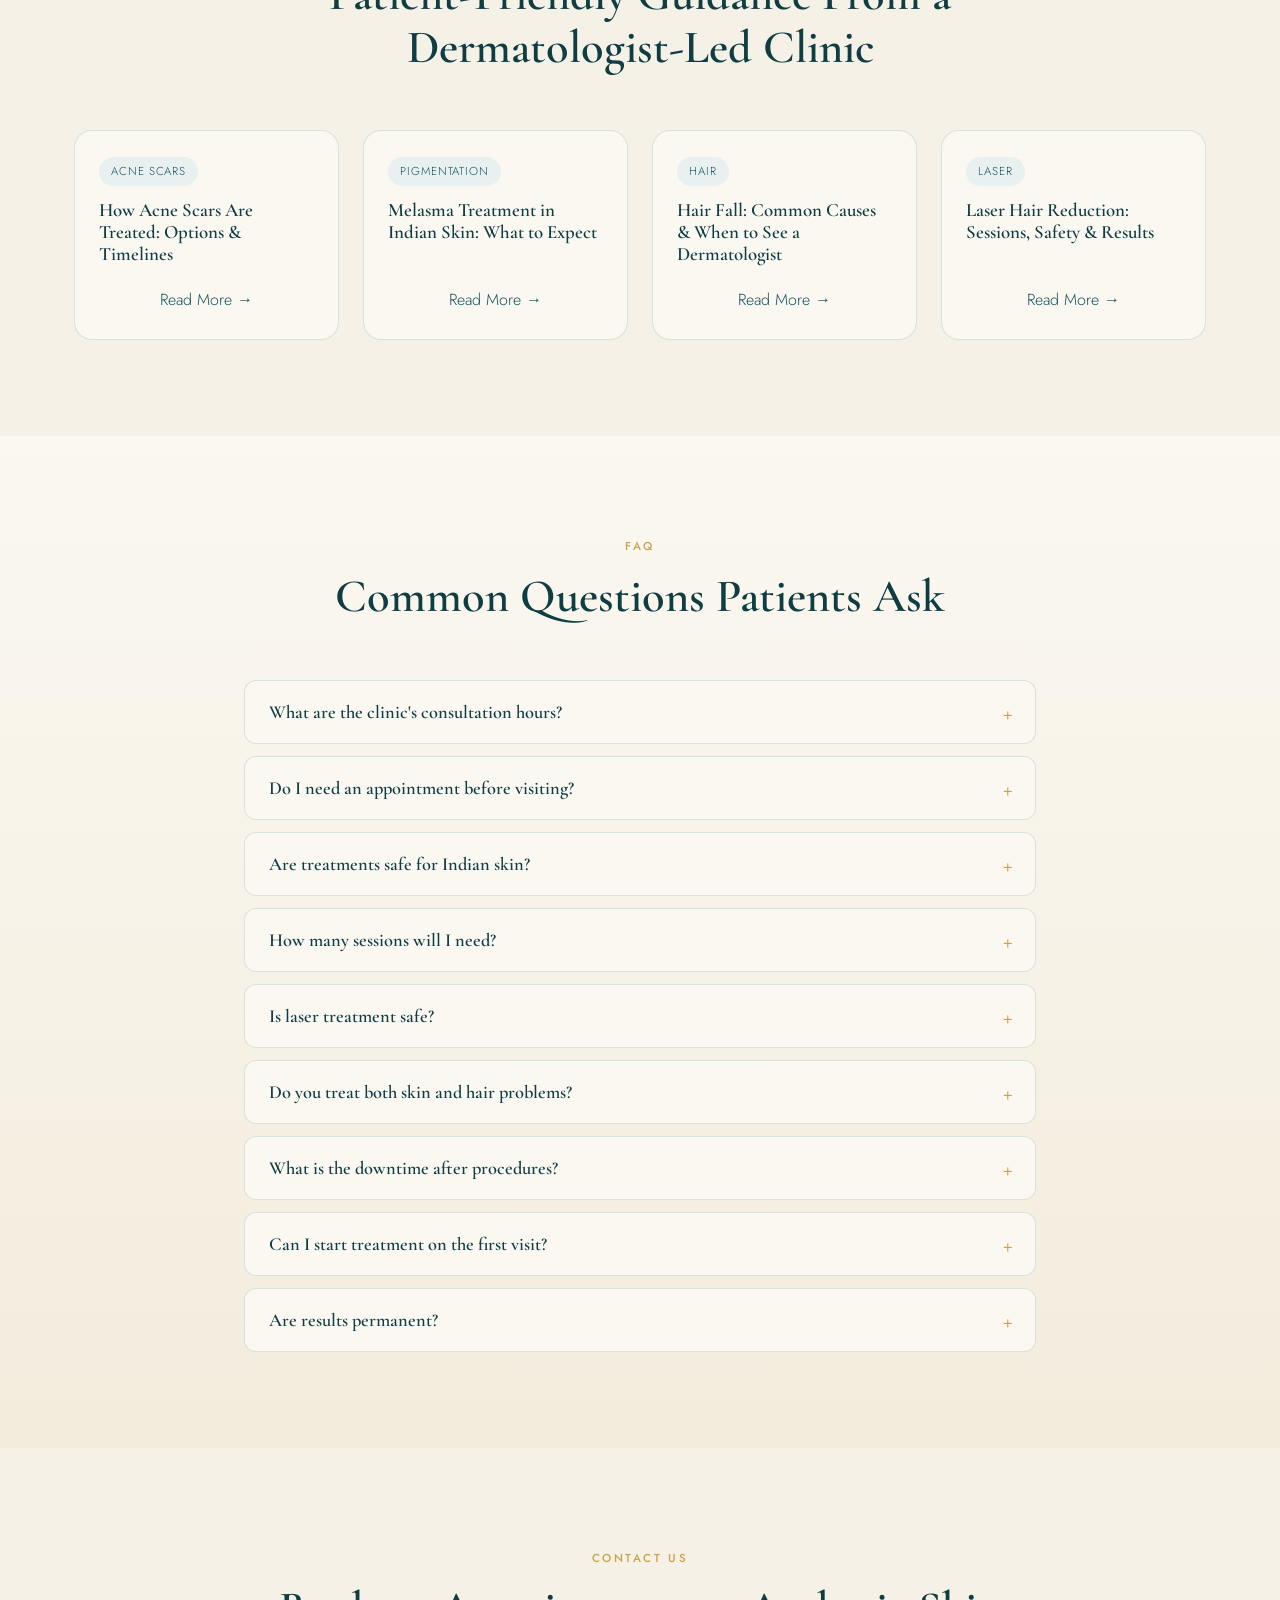
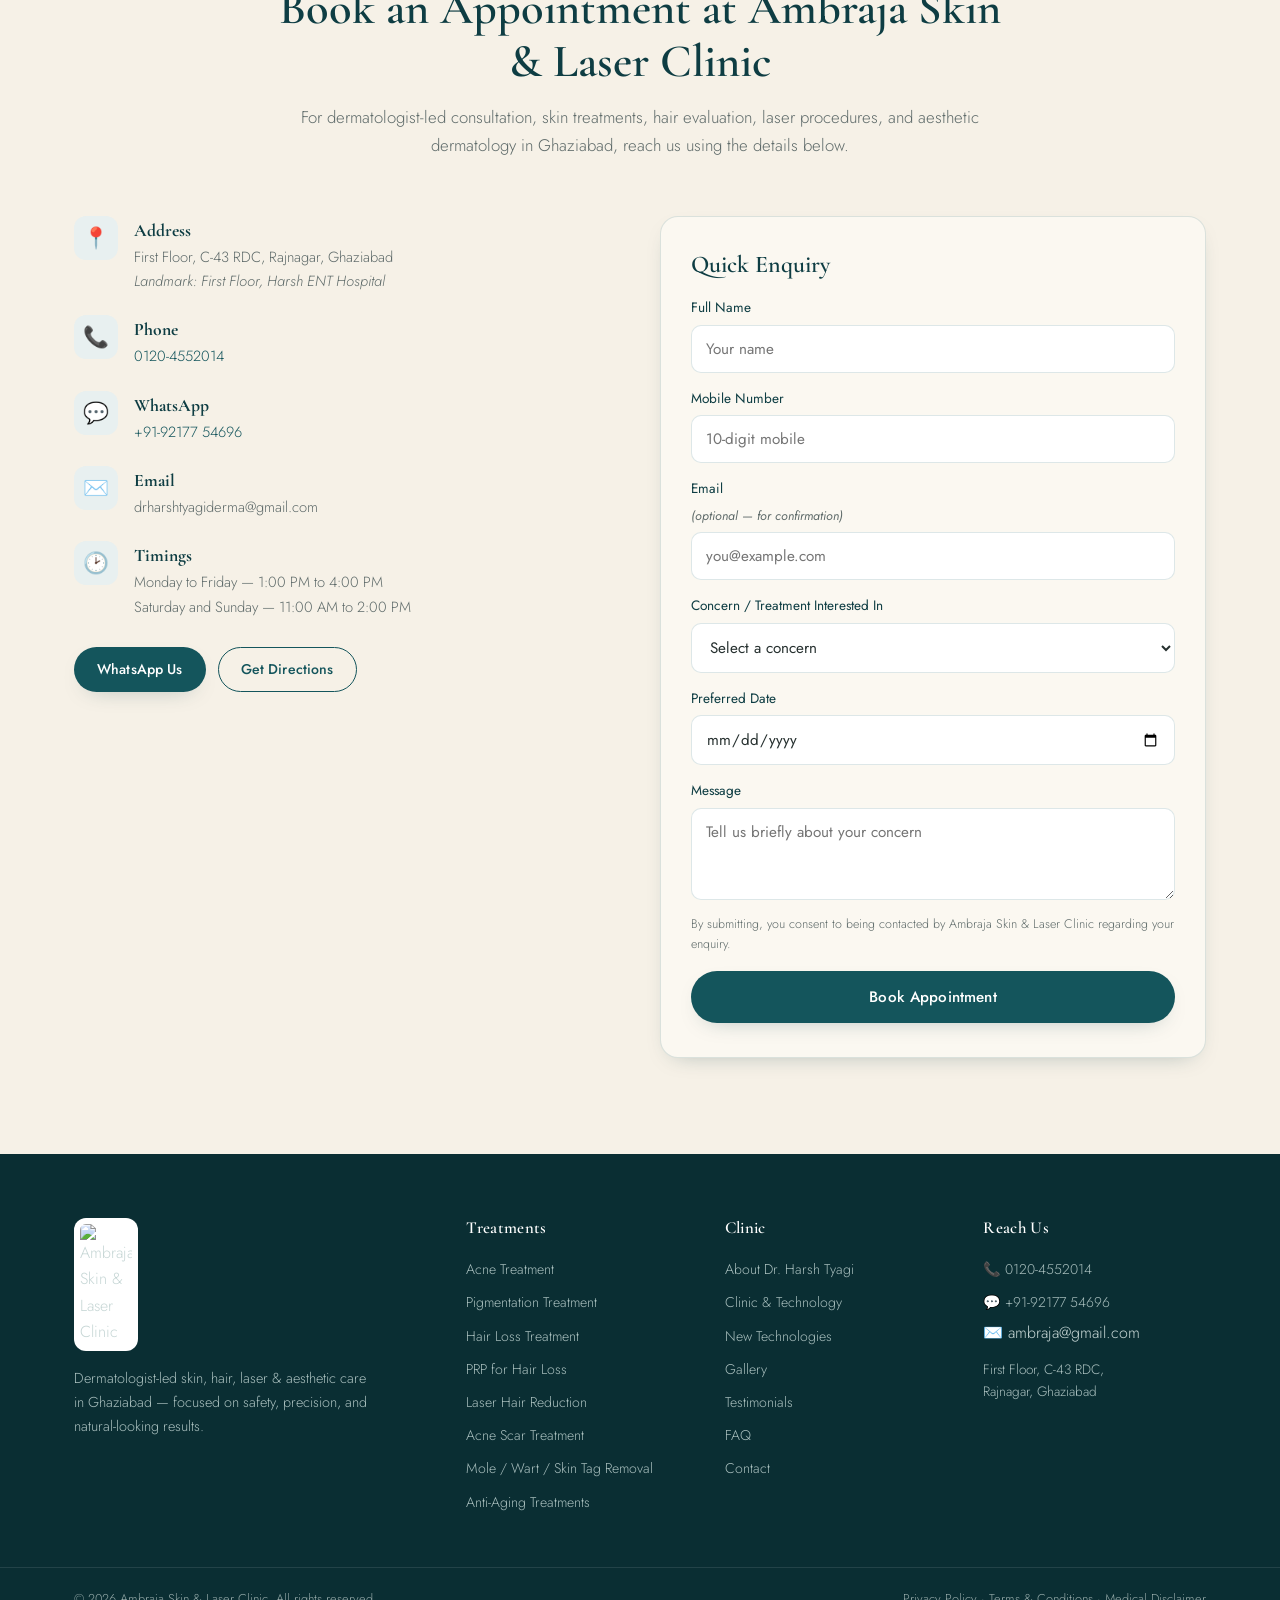
==== commit 0b70ba73: "Update index.html" ====
--- a/index.html
+++ b/index.html
@@ -11,7 +11,7 @@
       name="description"
       content="Ambraja Skin & Laser Clinic in Ghaziabad offers dermatologist-led care for acne, pigmentation, melasma, hair loss, lasers, PRP, acne scars, anti-aging, and skin procedures."
     />
-    <link rel="icon" type="image/jpeg" href="Public/logo/logo.jpeg" />
+    <link rel="icon" type="image/jpeg" href="Public/logo/logo.png" />
     <link rel="preconnect" href="https://fonts.googleapis.com" />
     <link rel="preconnect" href="https://fonts.gstatic.com" crossorigin />
     <link
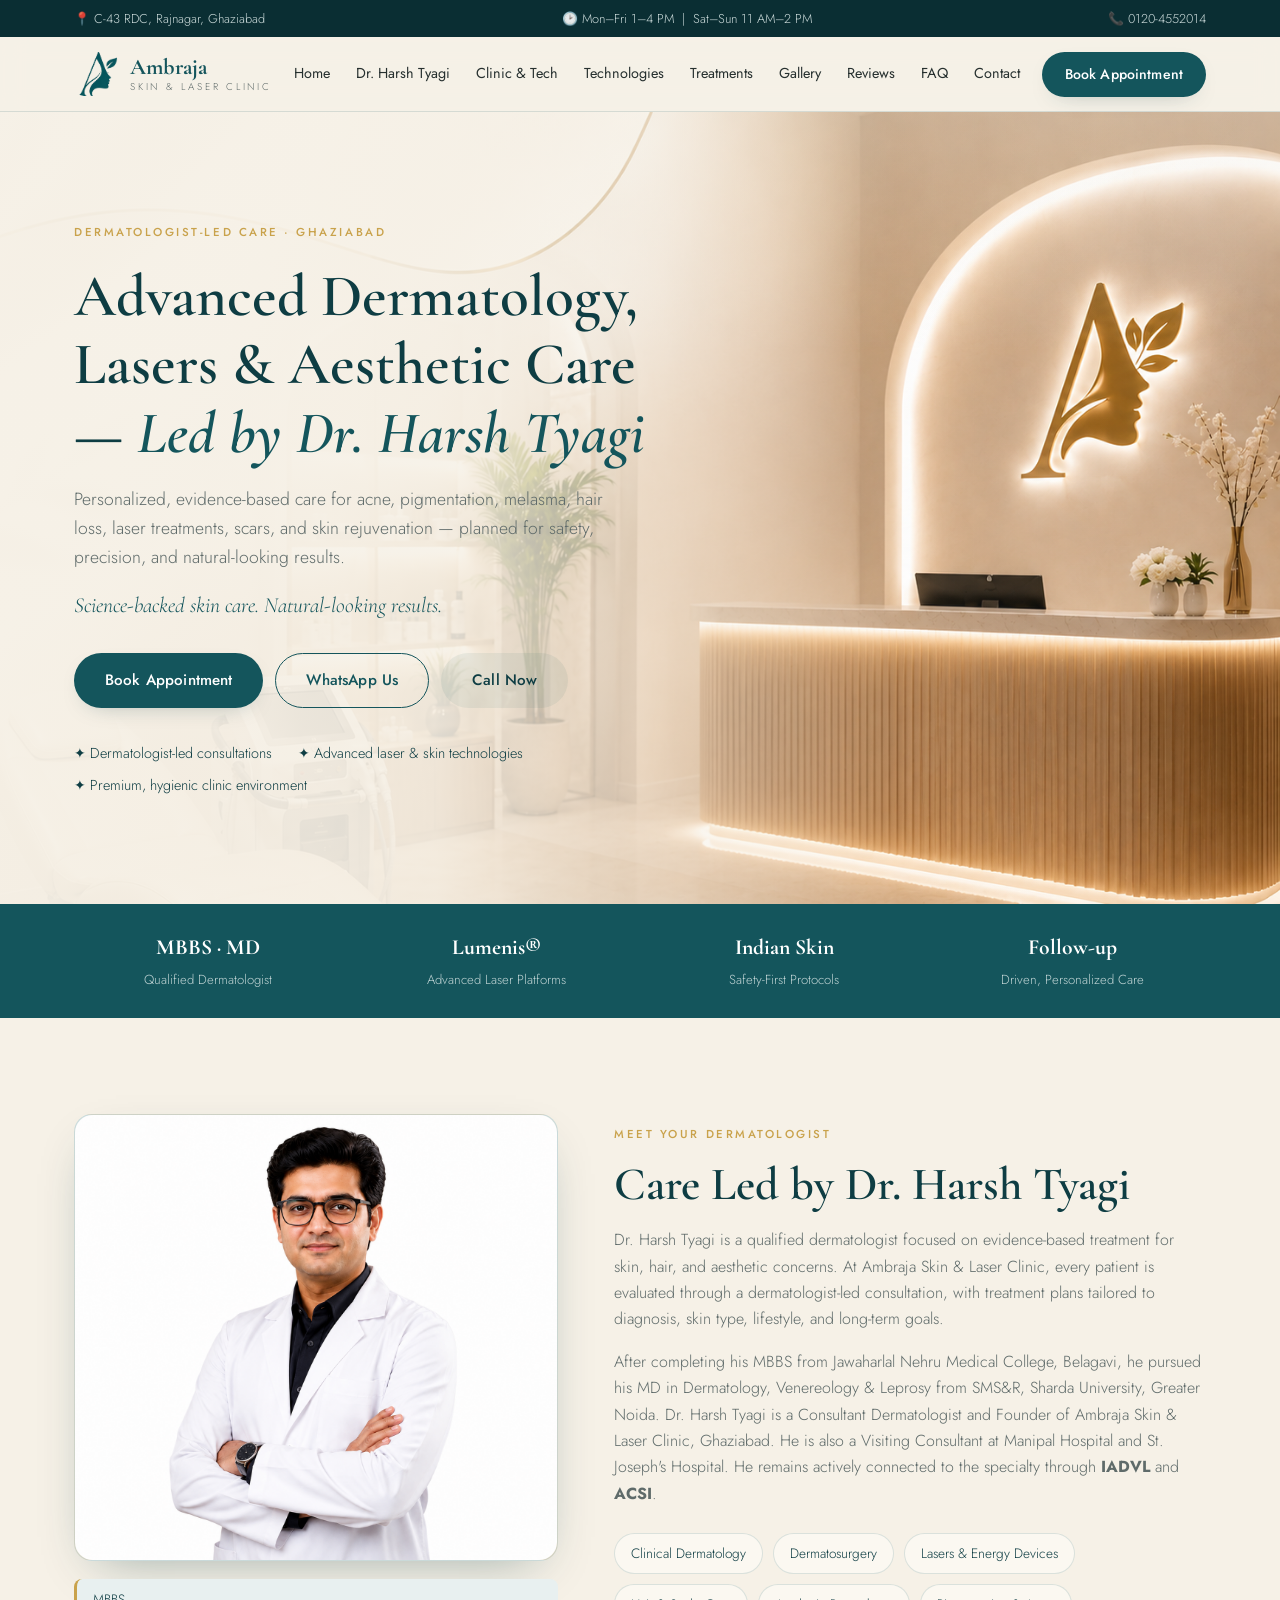
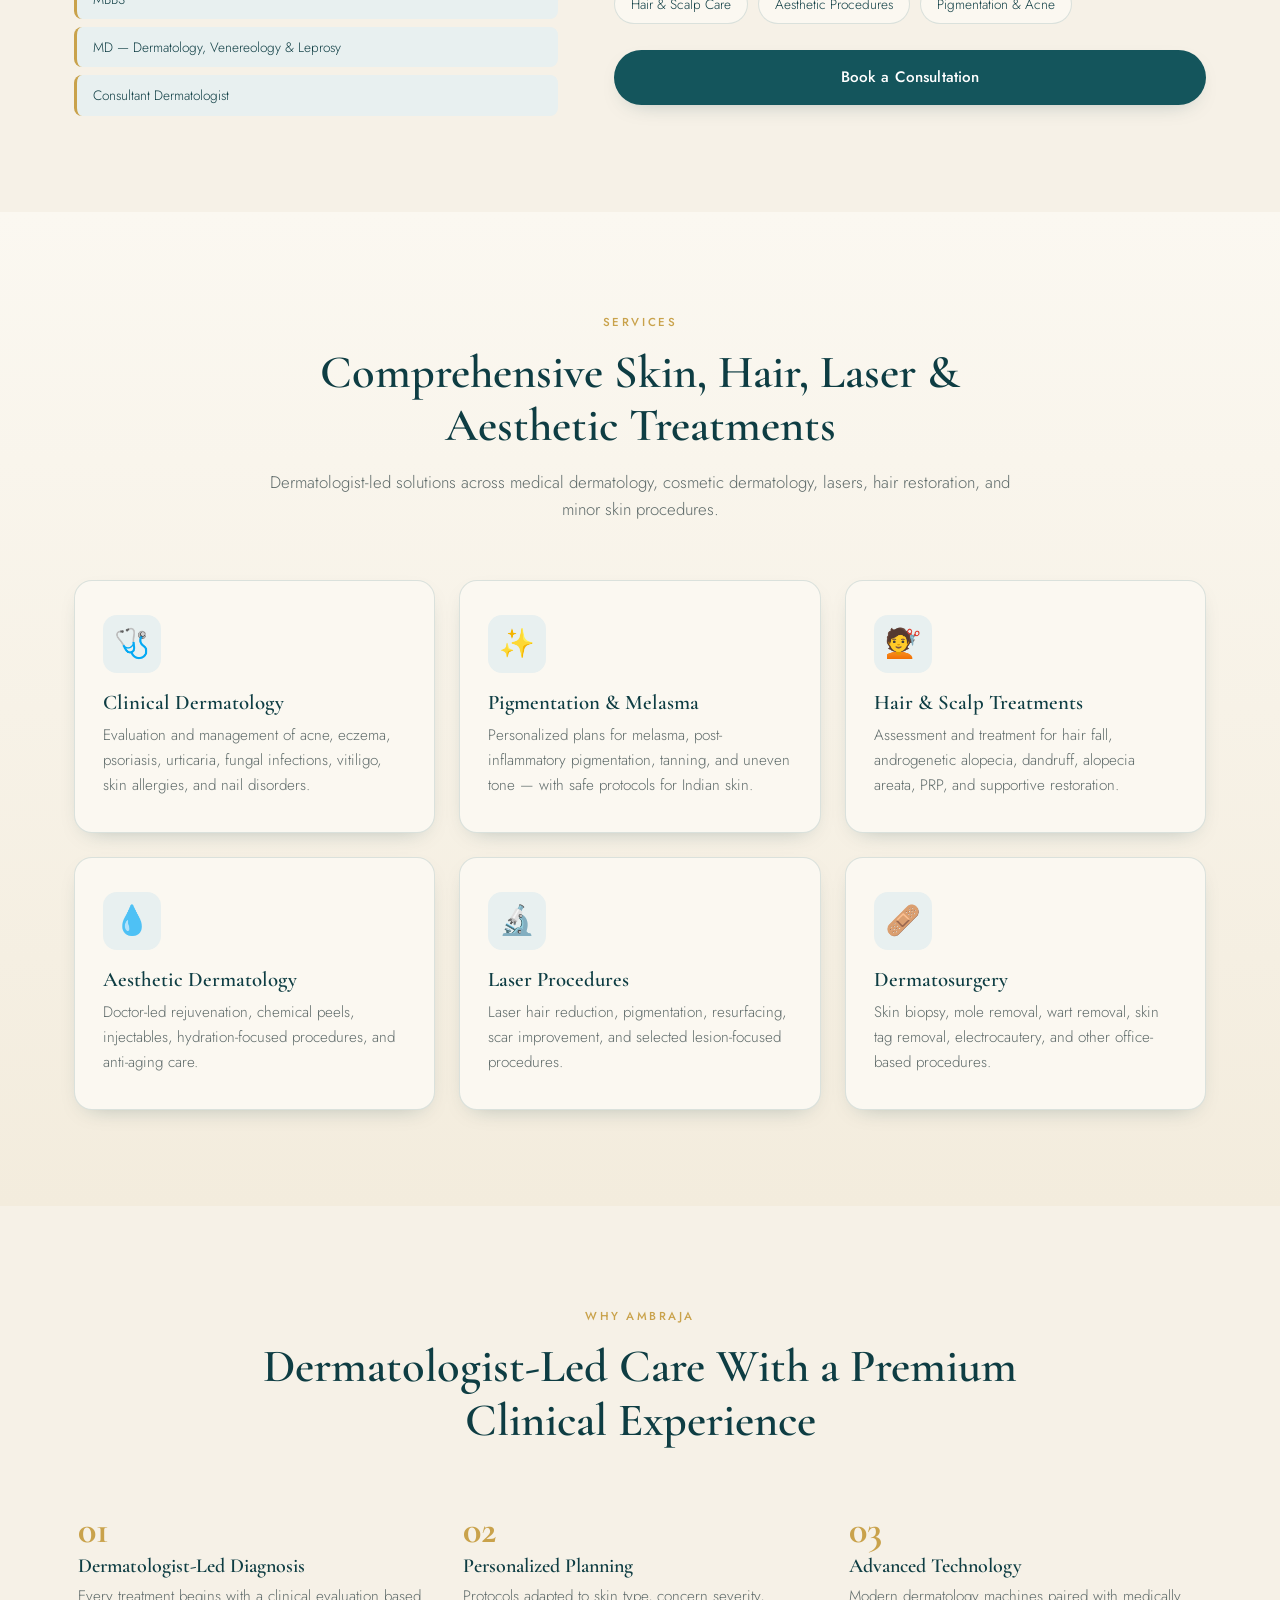
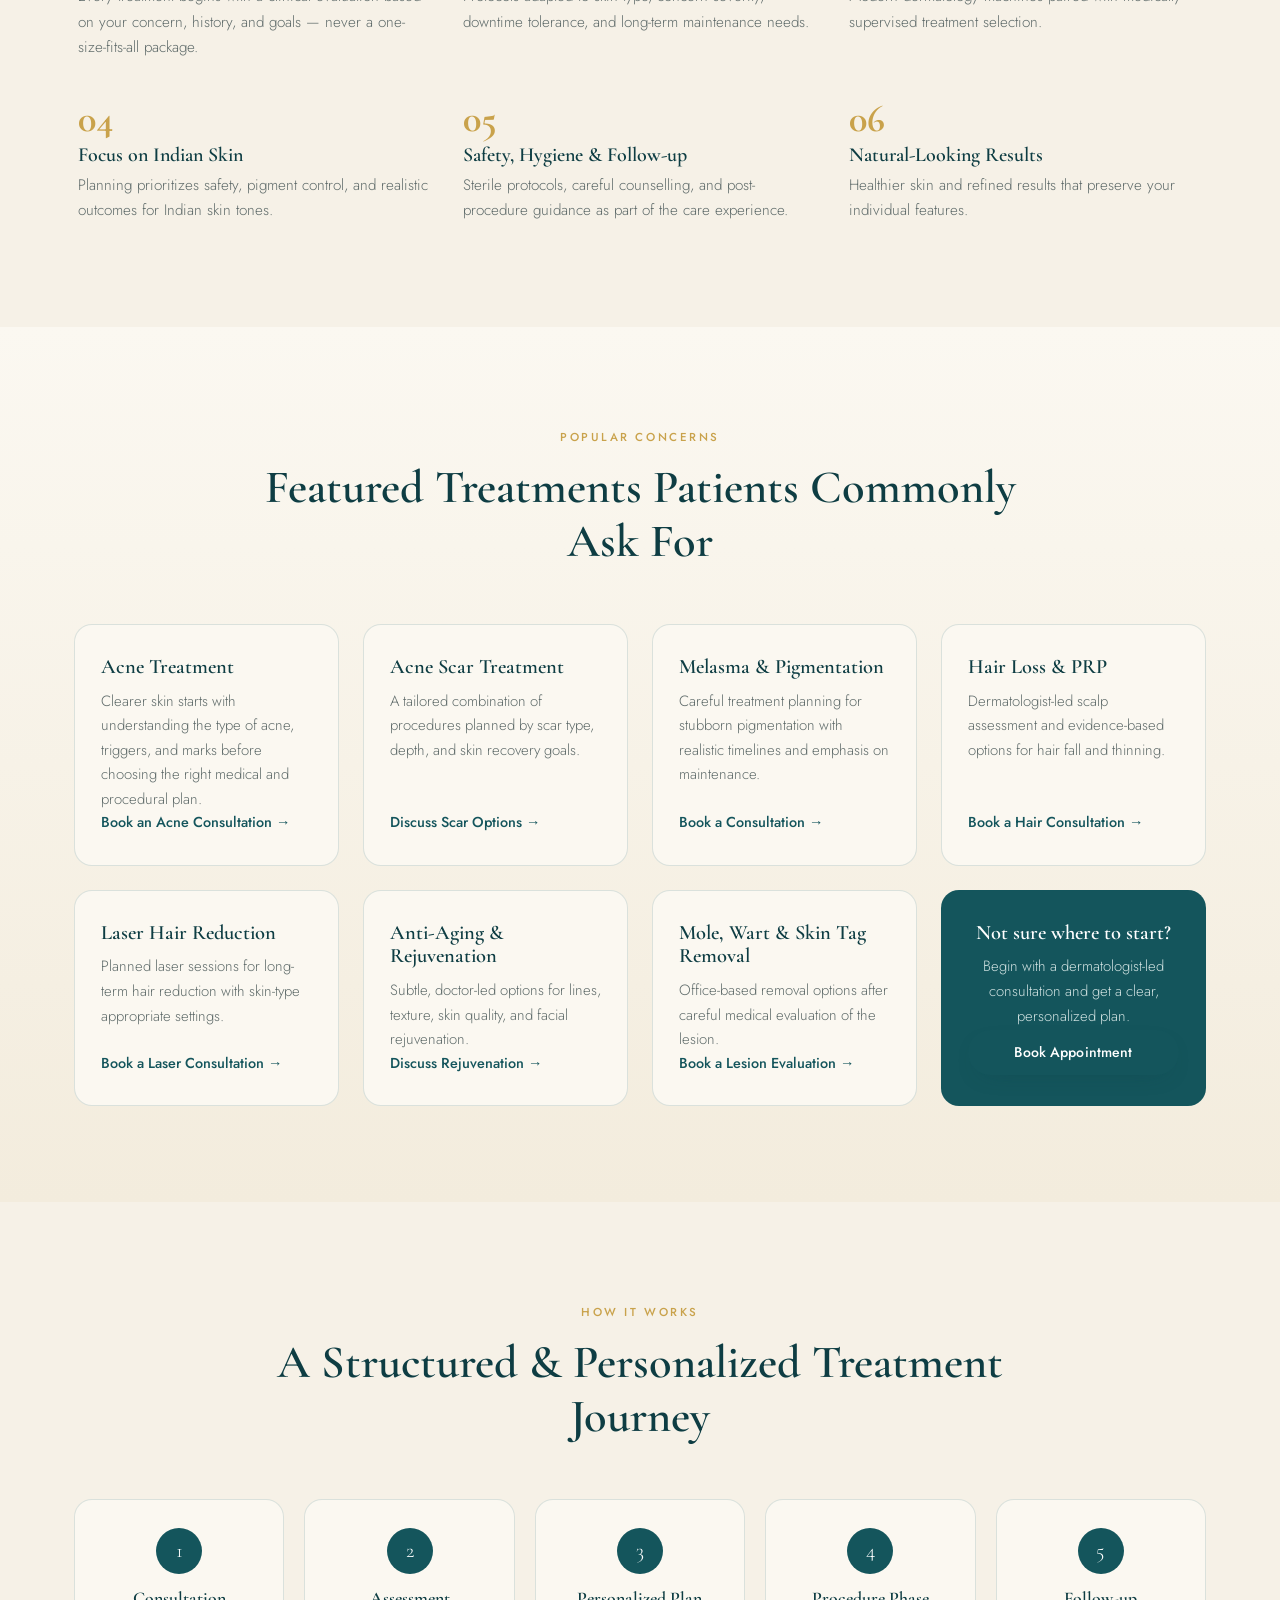
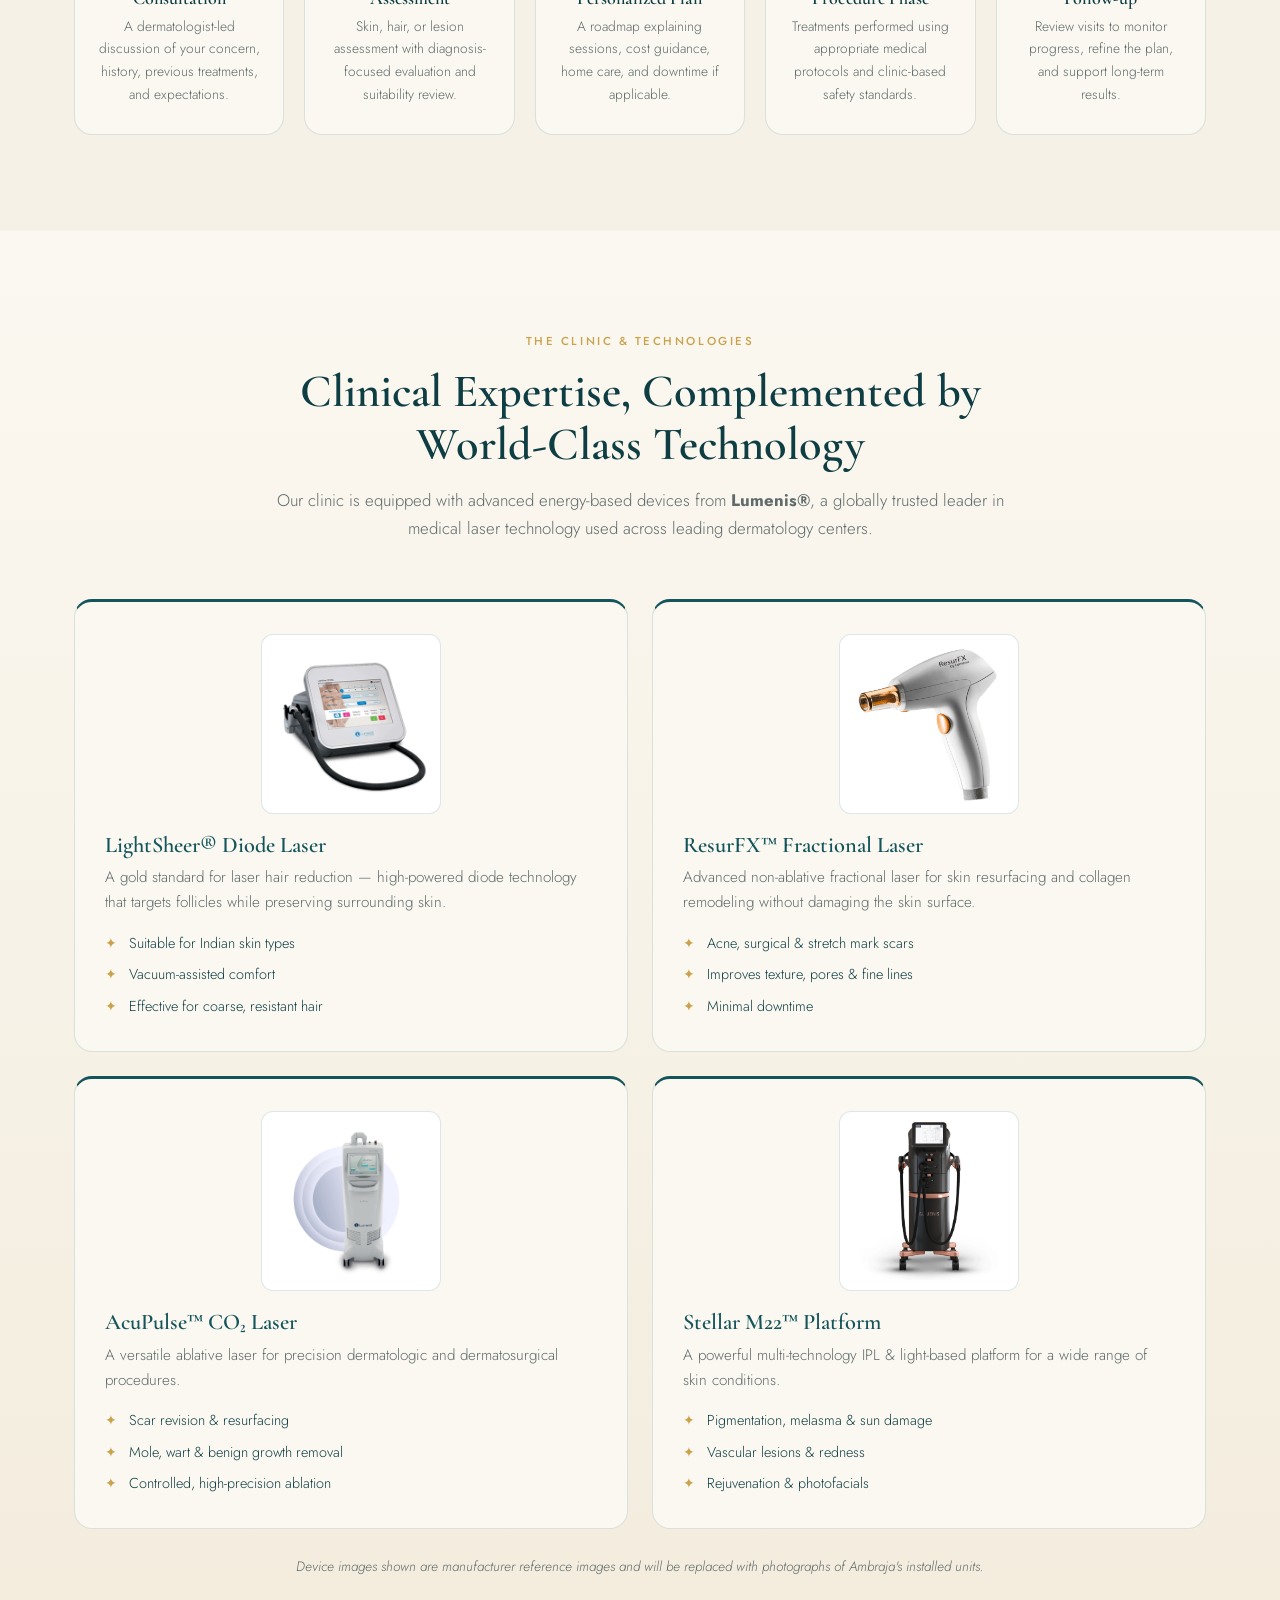
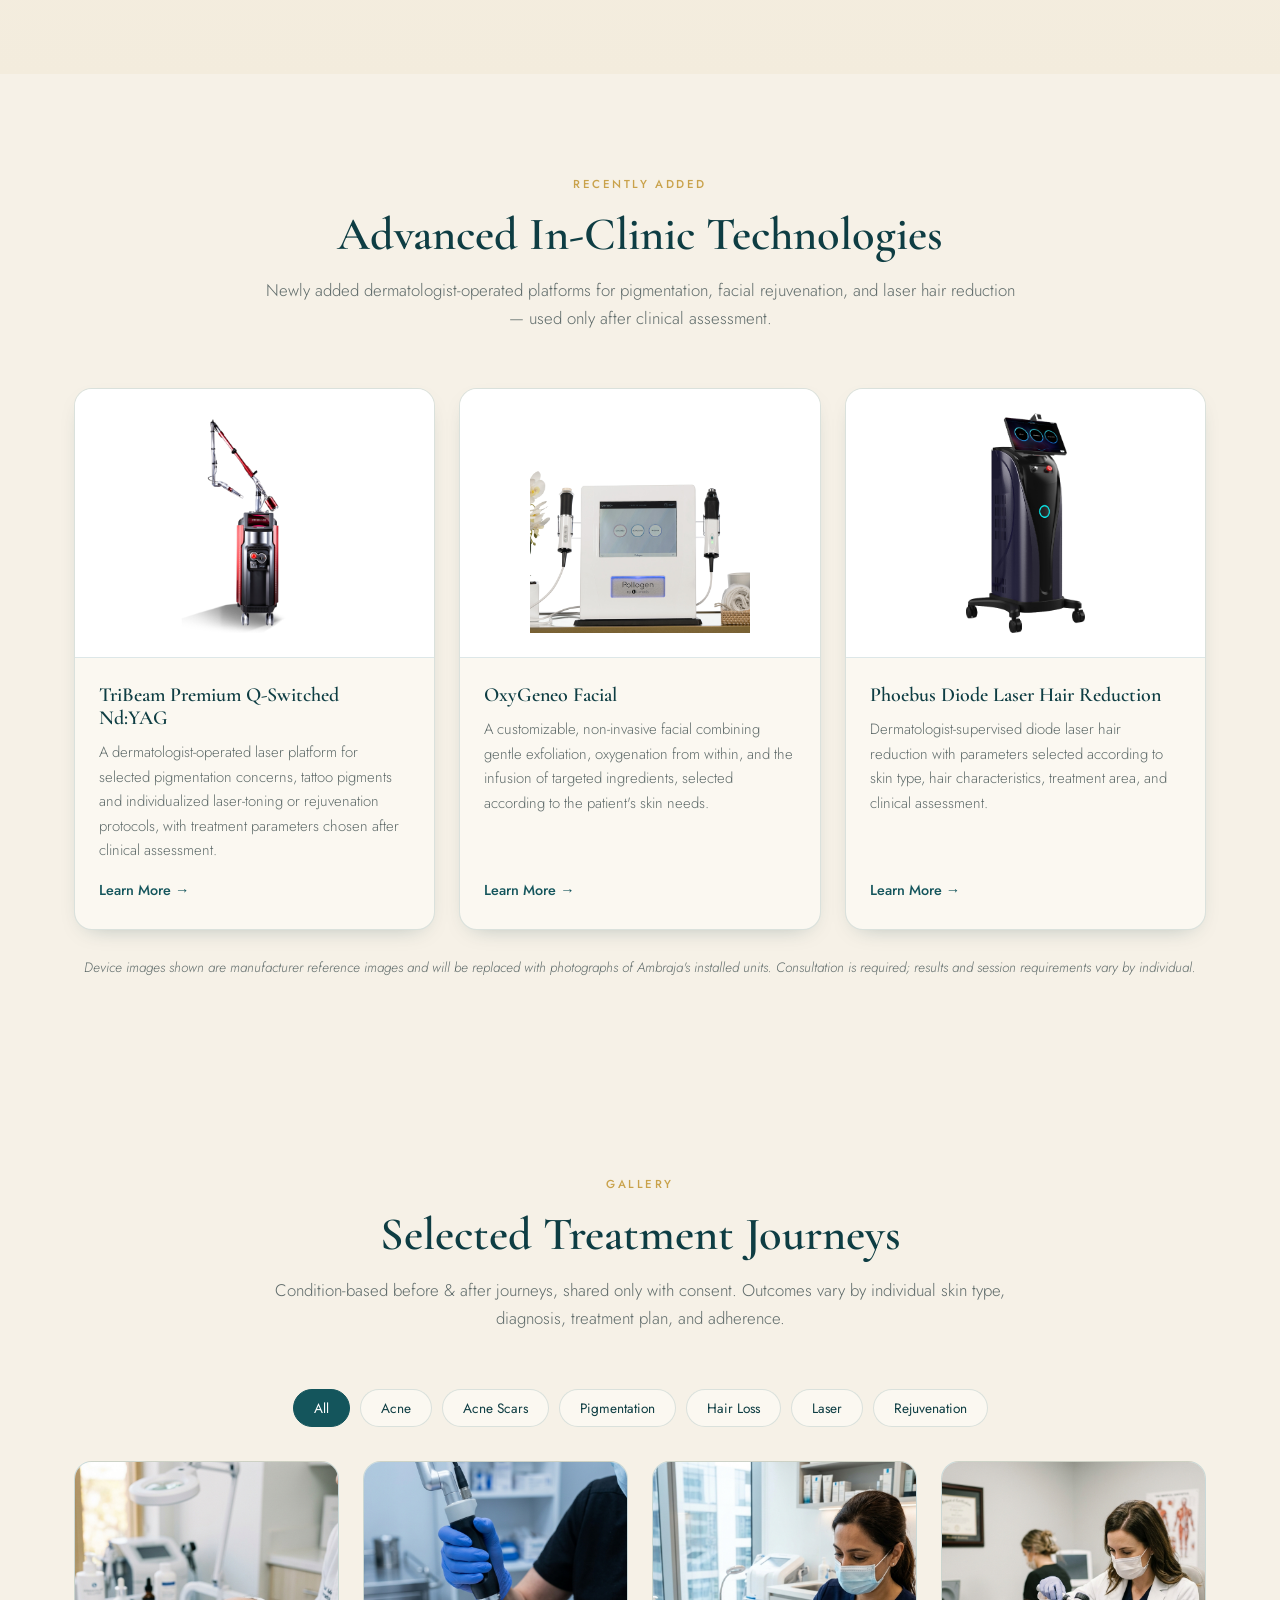
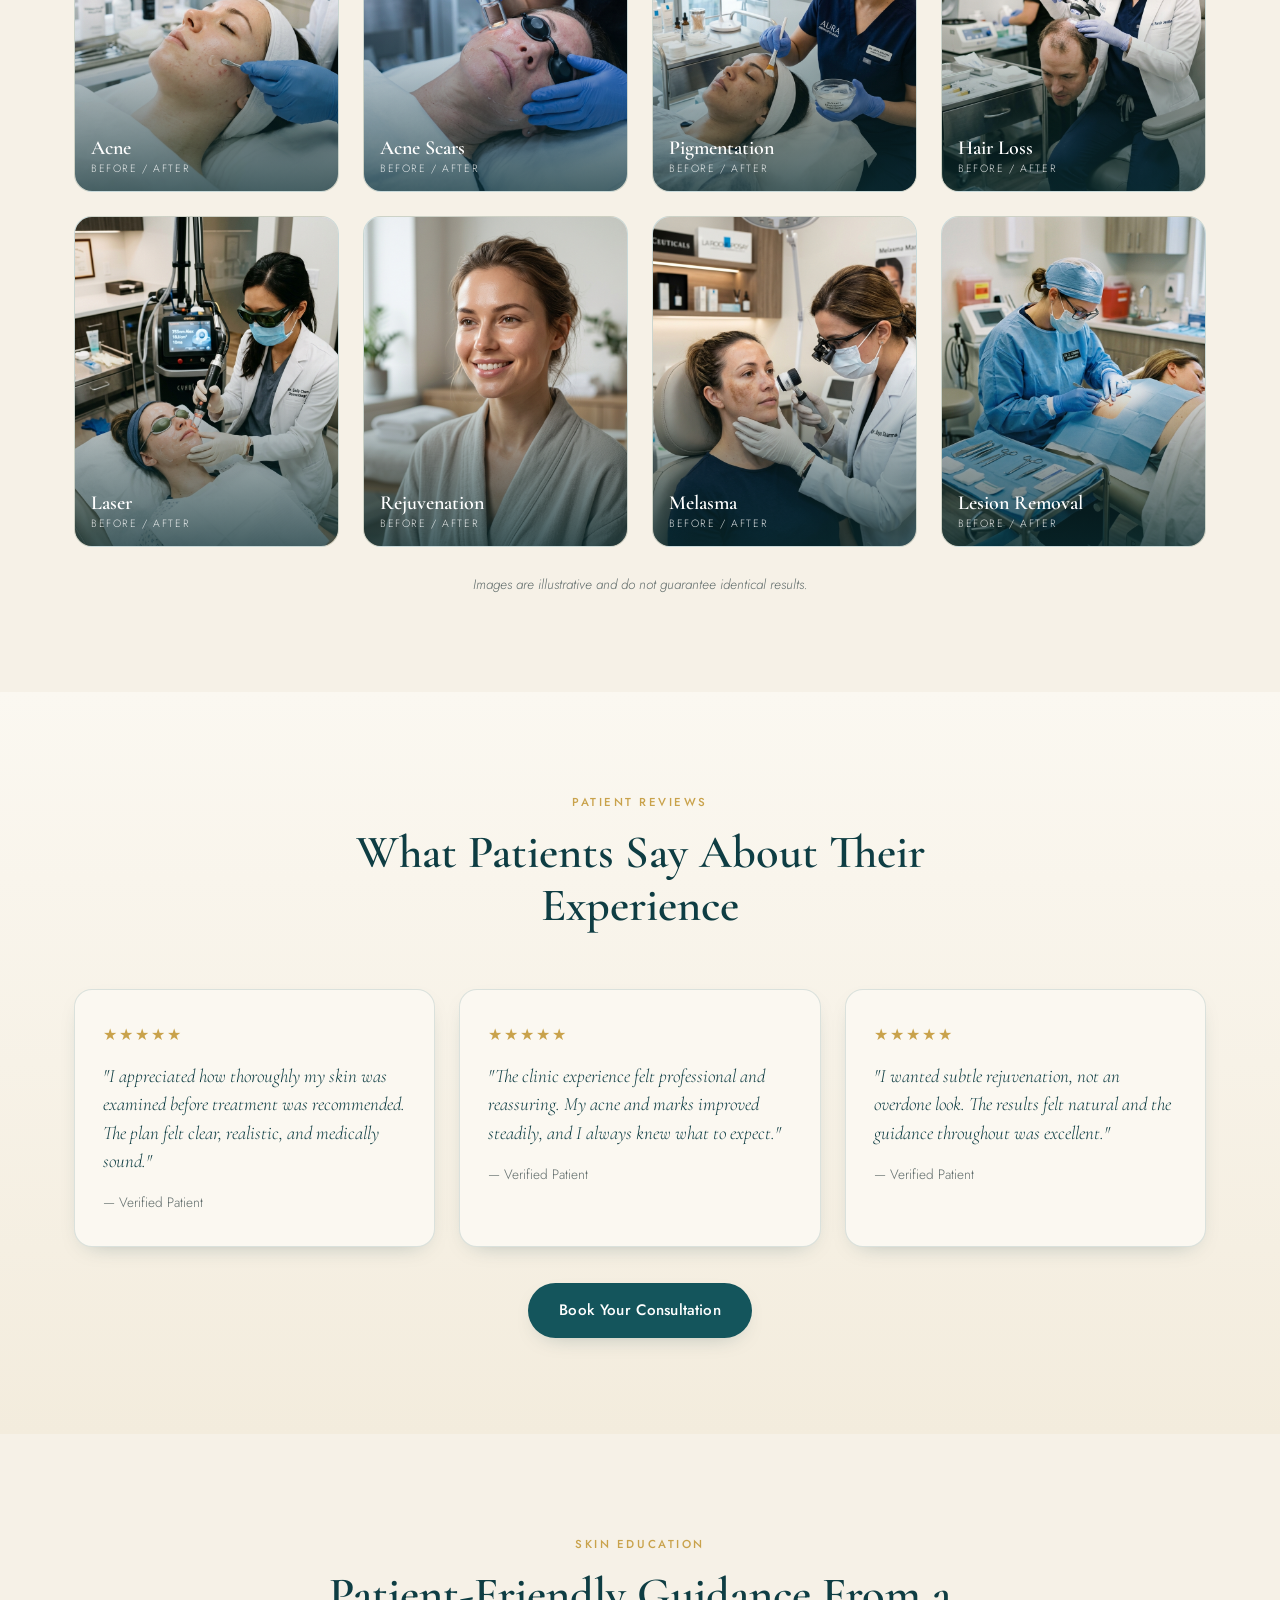
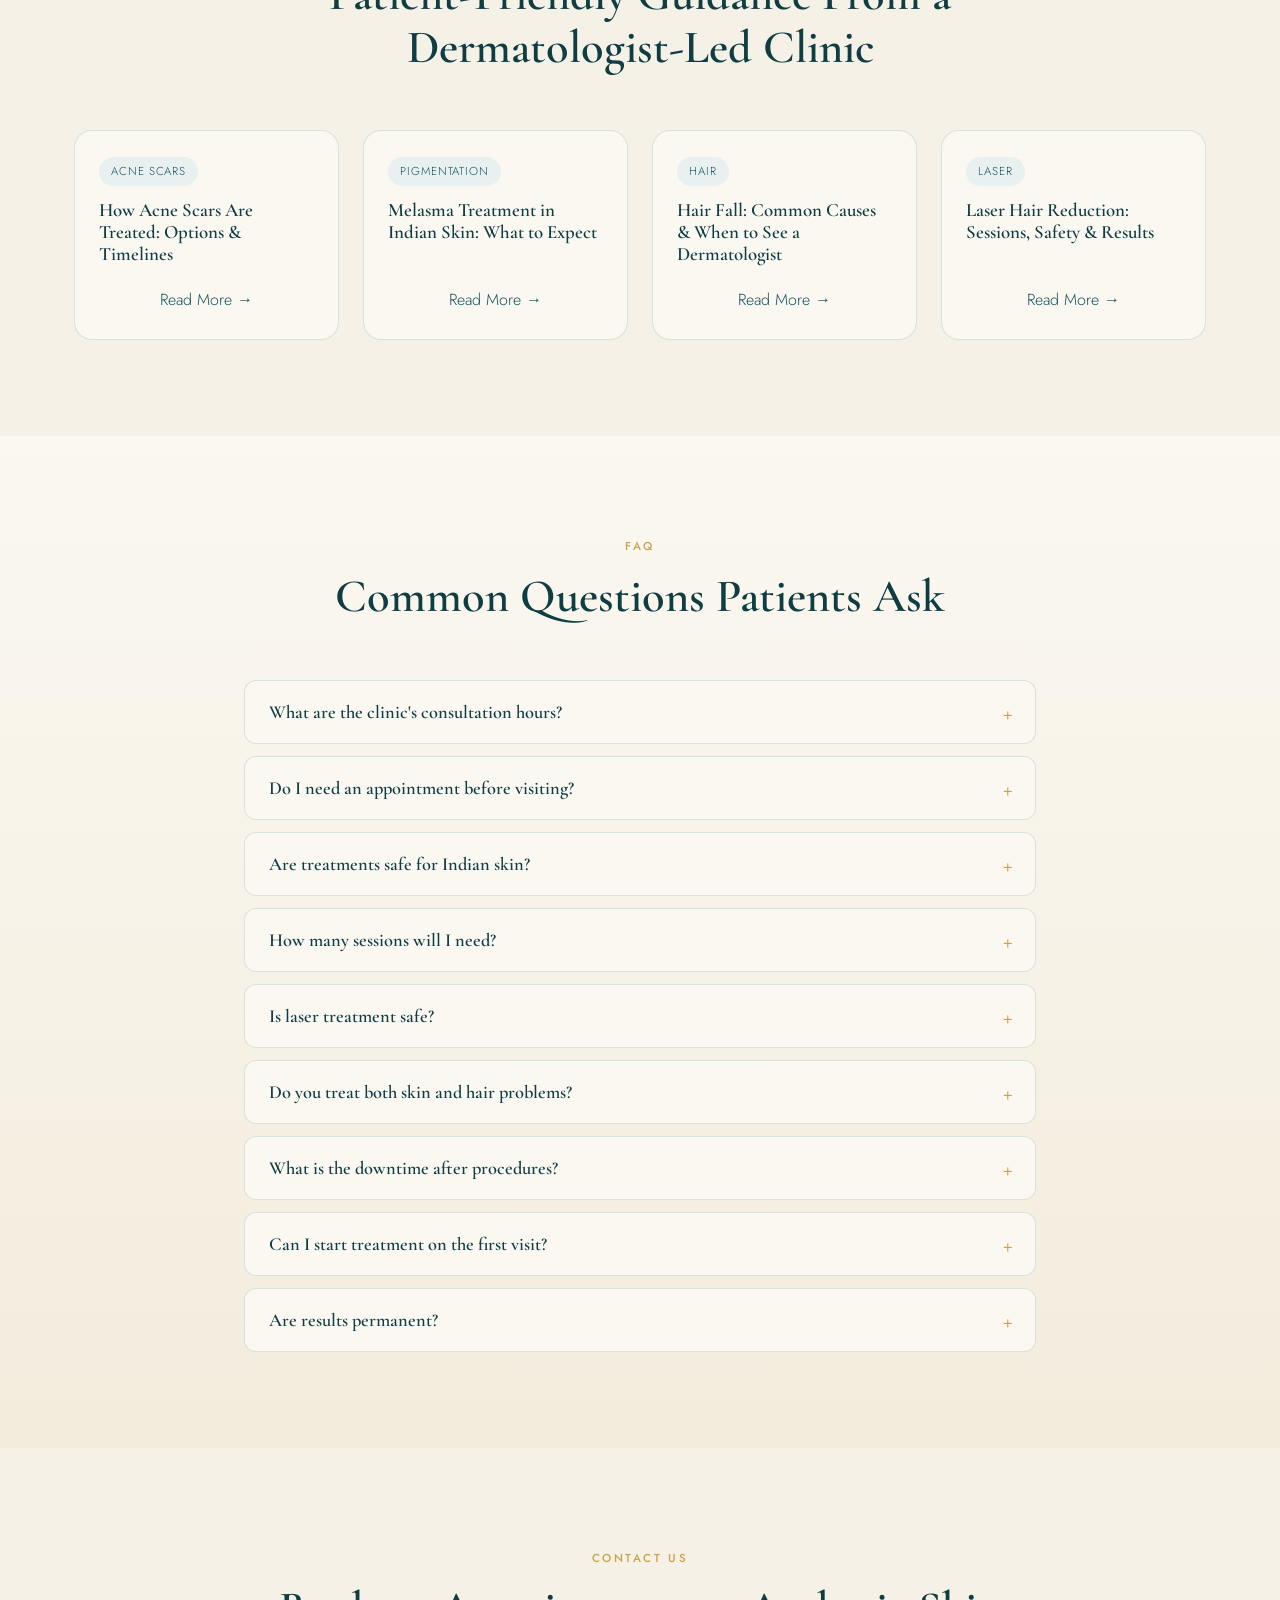
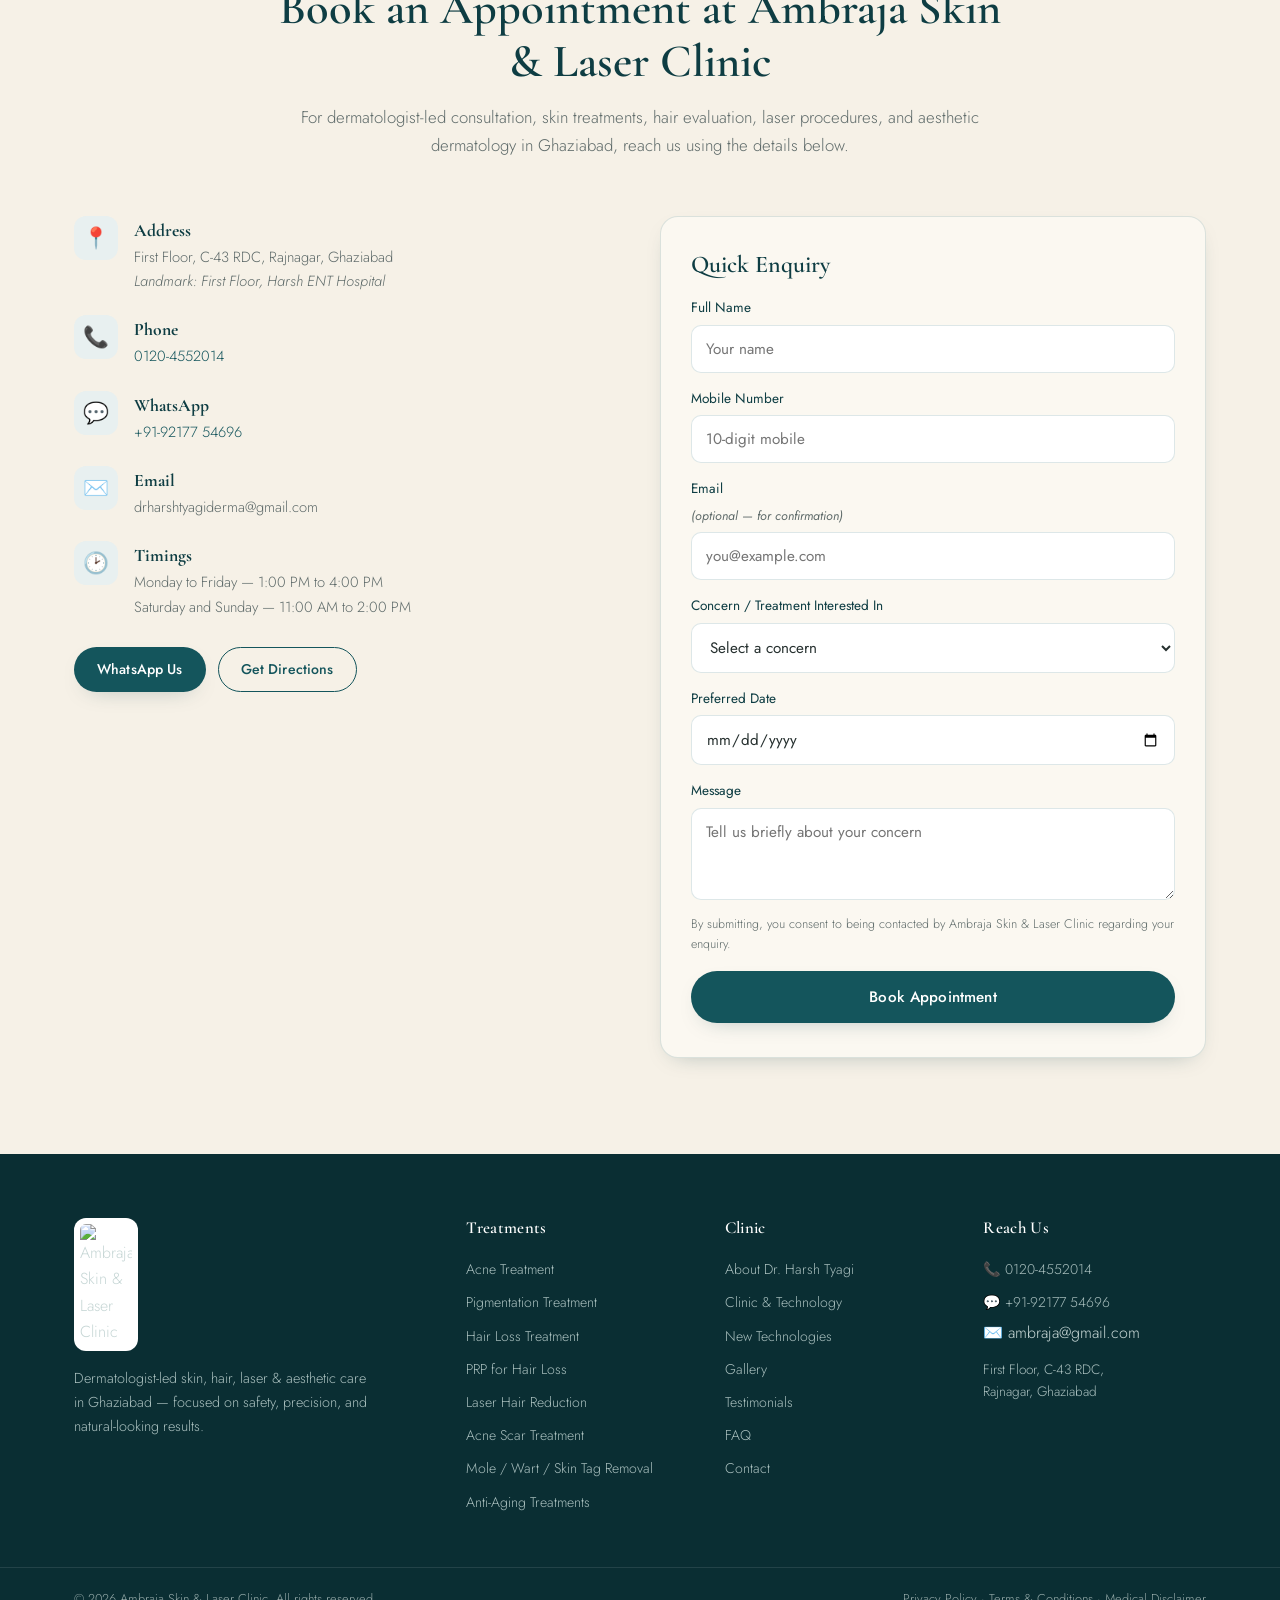
==== commit d3122477: "Update index.html" ====
--- a/index.html
+++ b/index.html
@@ -75,7 +75,7 @@
       <div class="container header__inner">
         <a href="#home" class="brand">
           <img
-            src="Public/logo/logo.jpeg"
+            src="Public/logo/logo.png"
             alt="Ambraja Skin & Laser Clinic logo"
             class="brand__mark"
           />
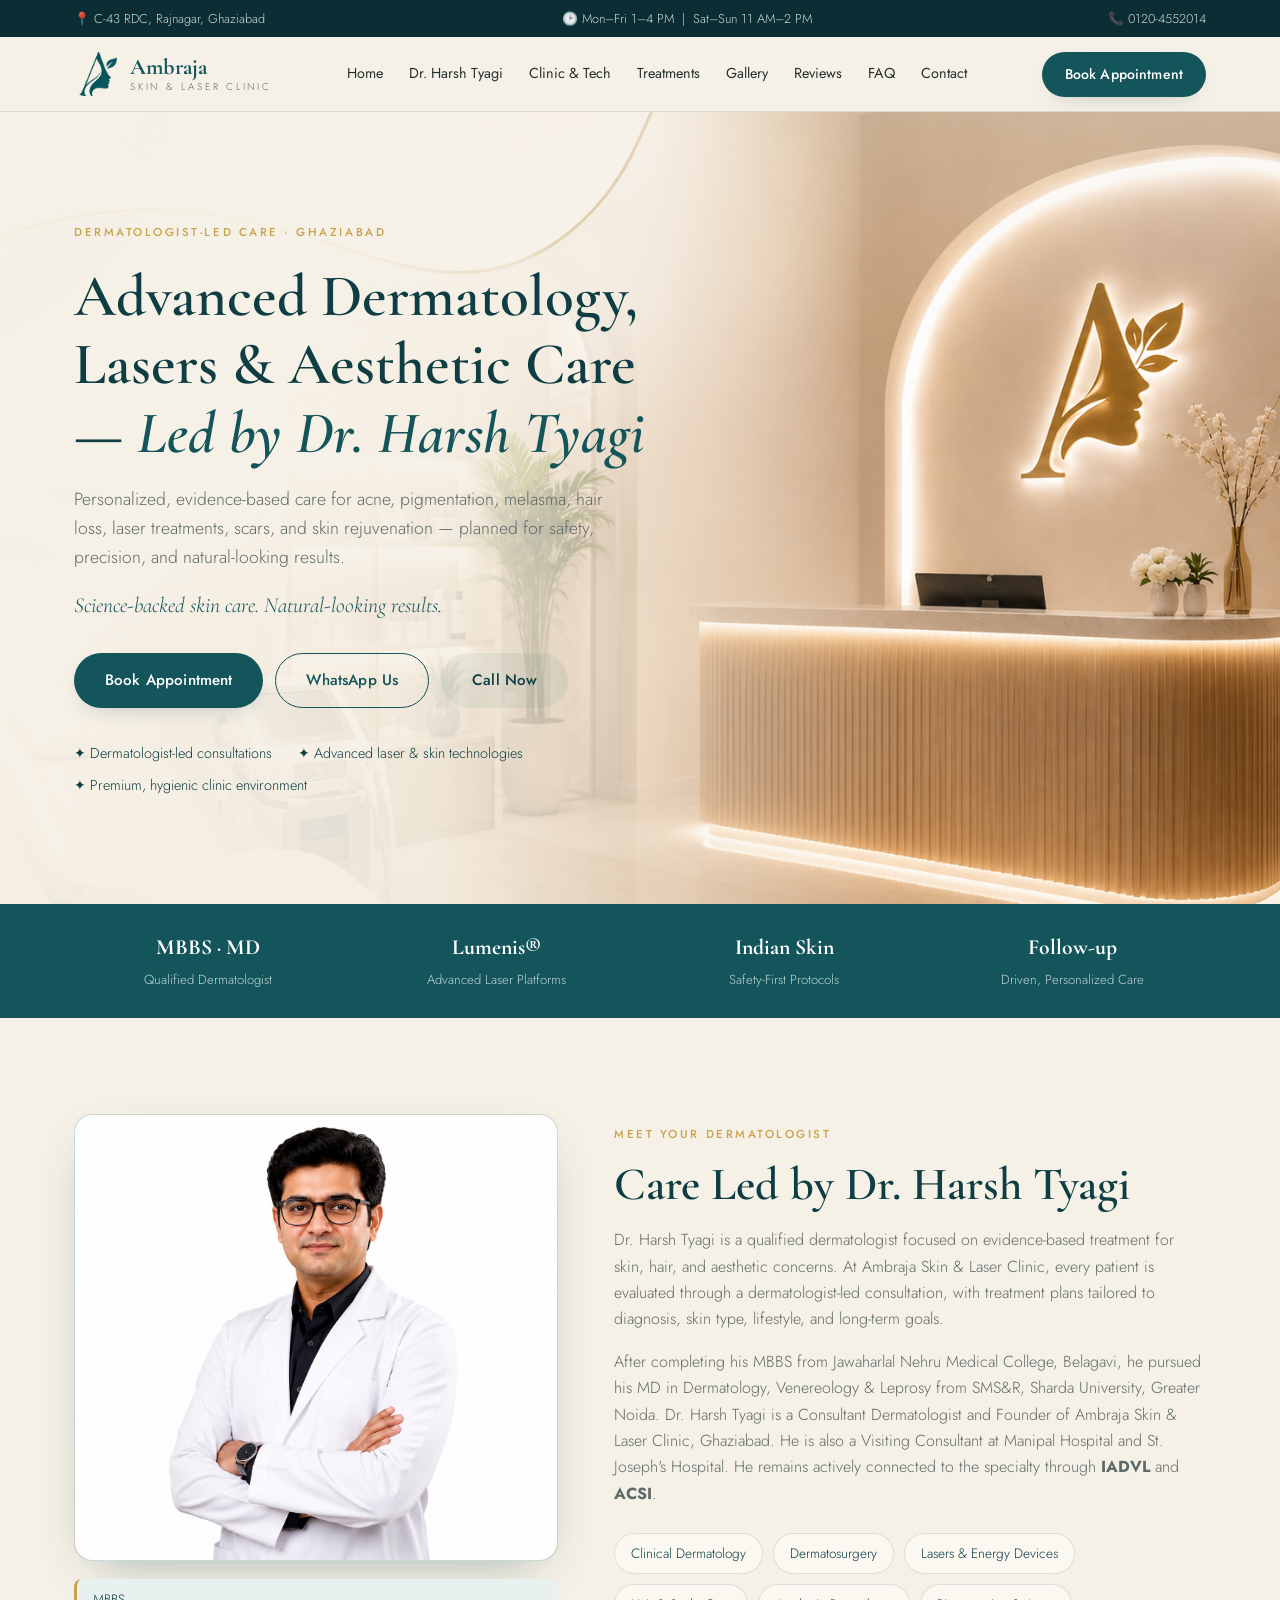
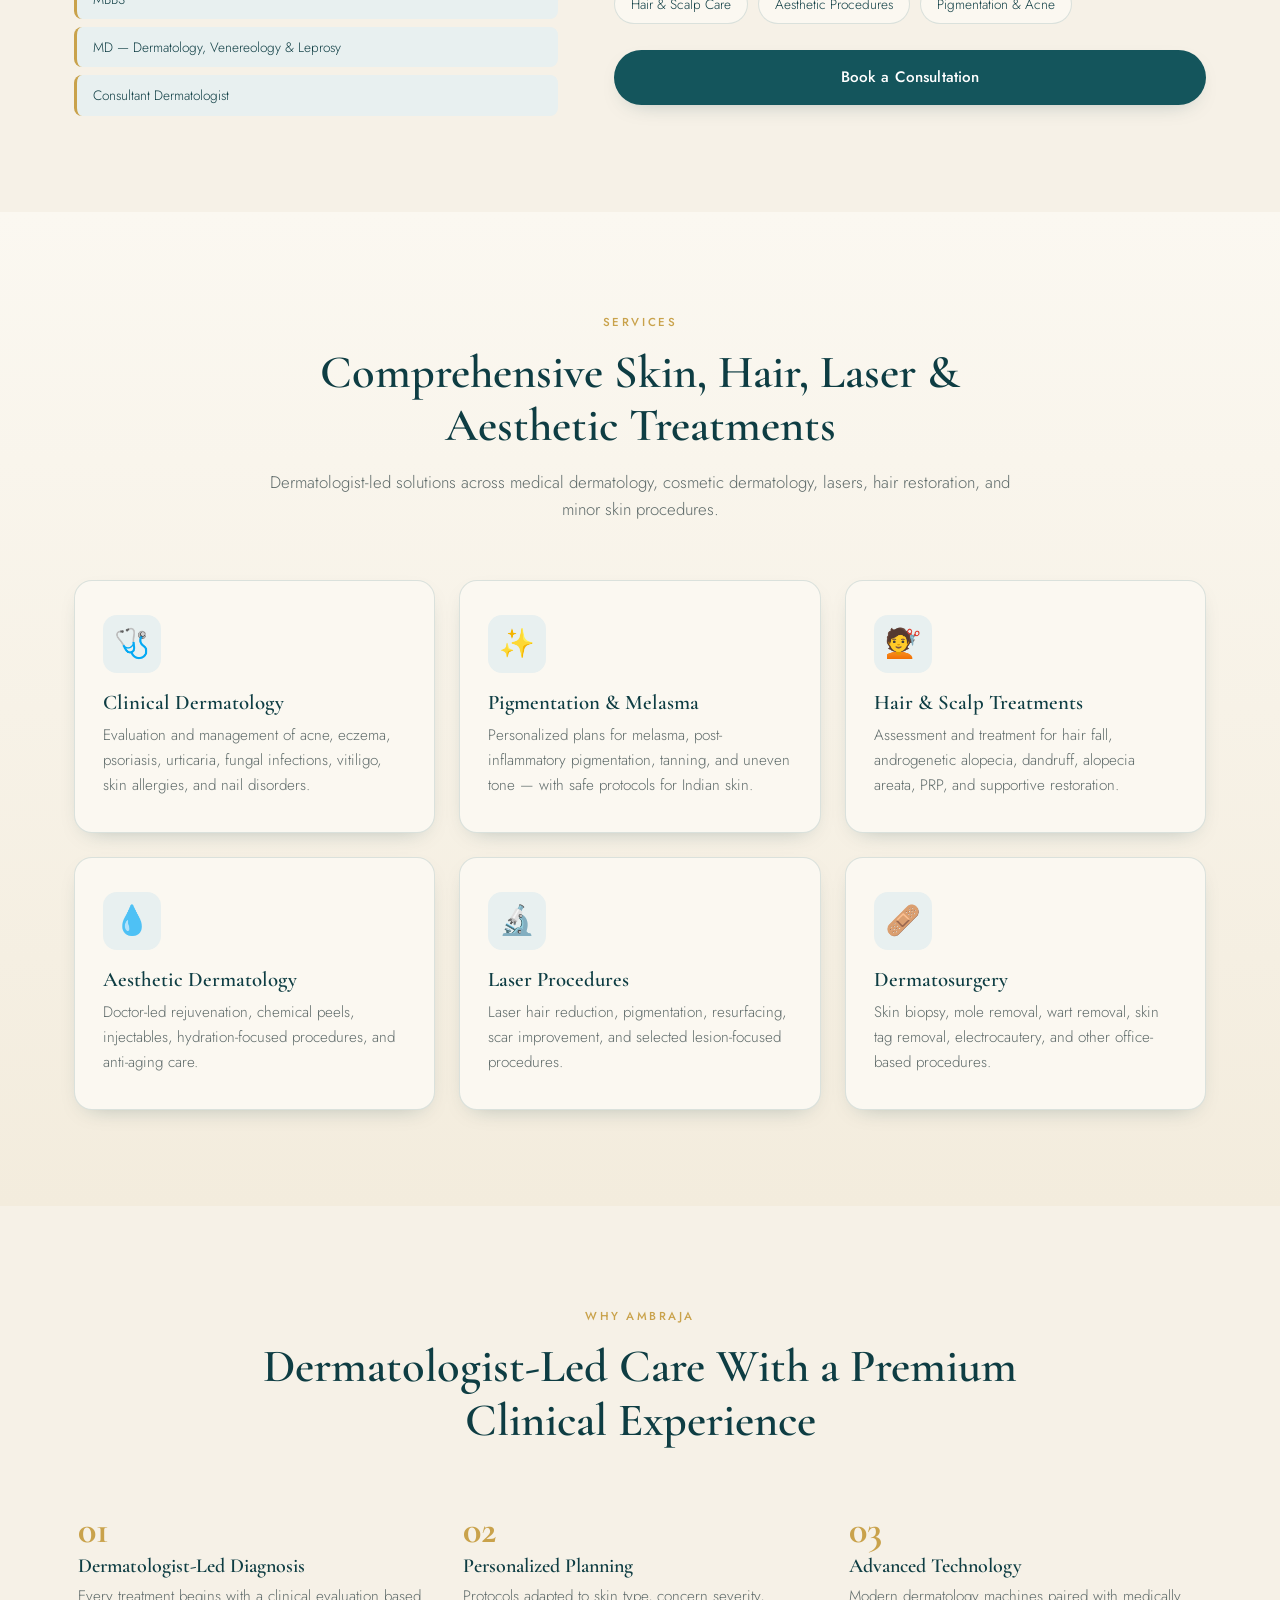
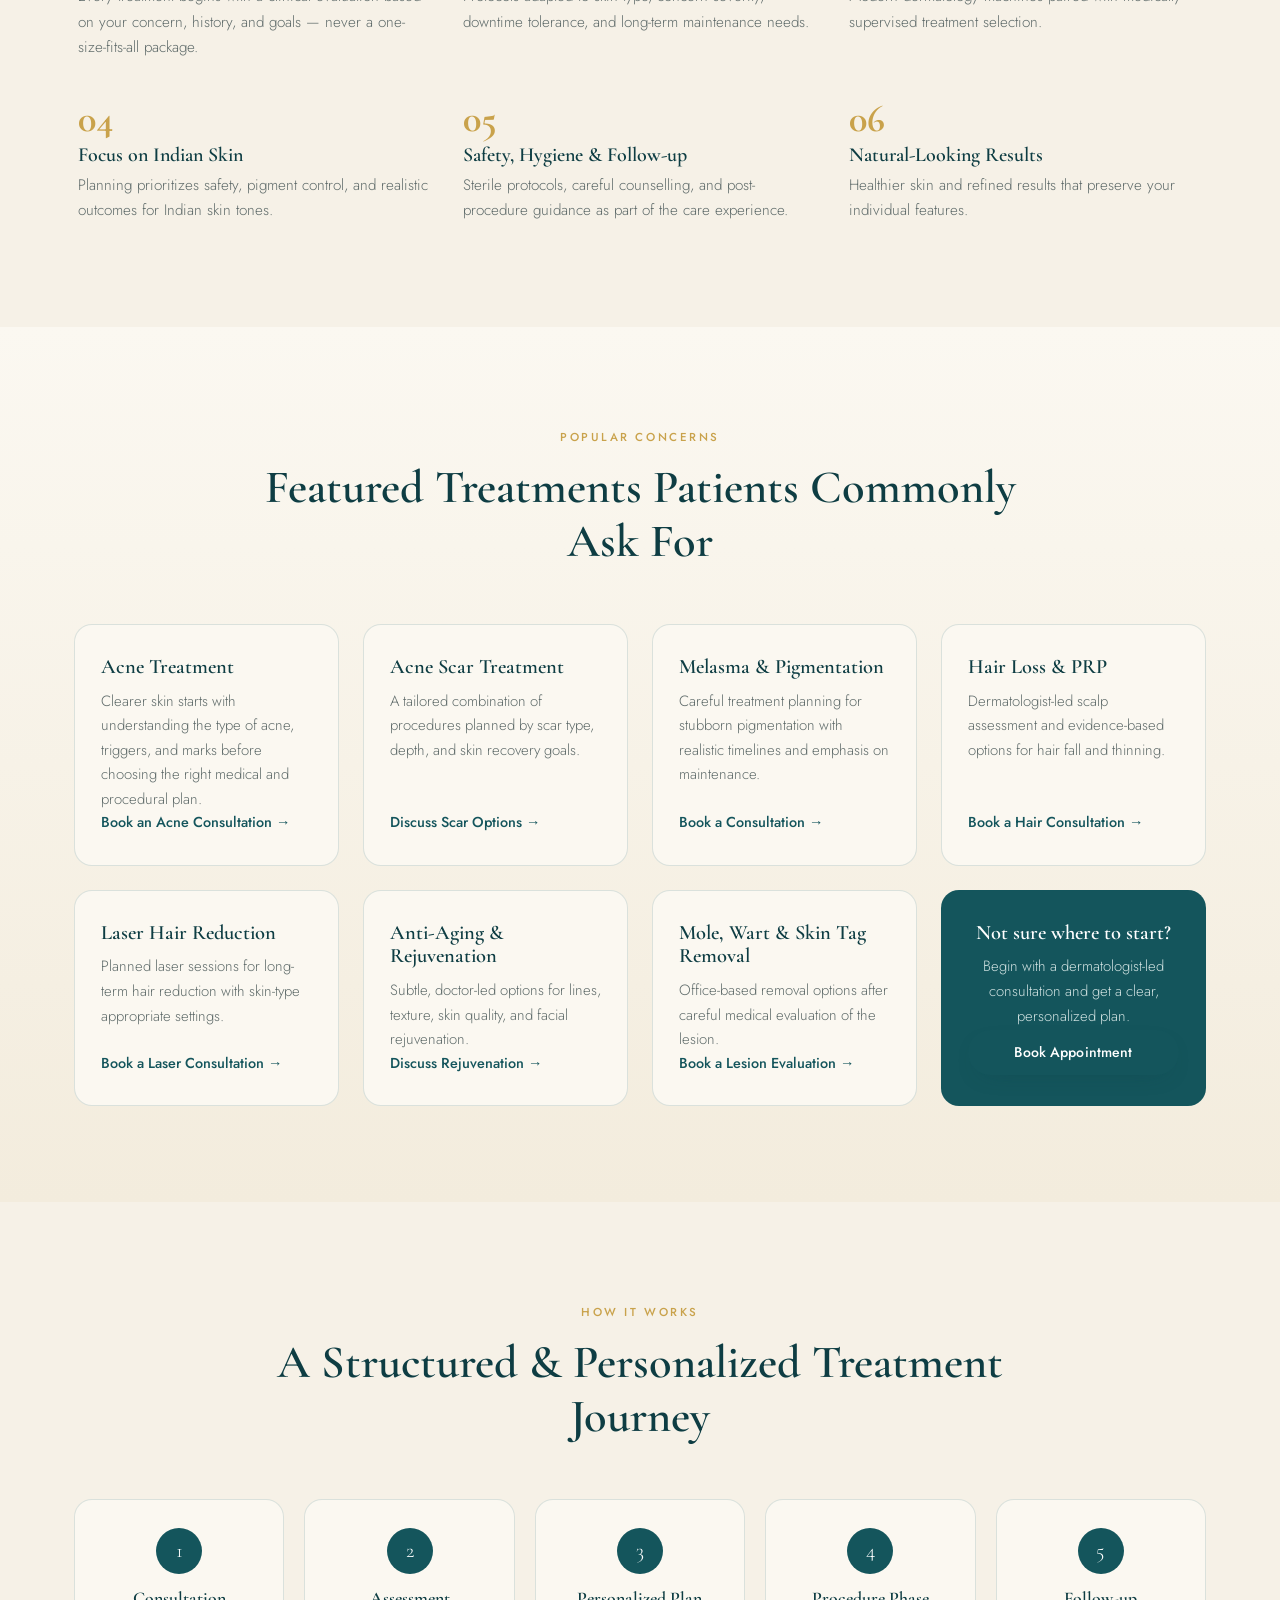
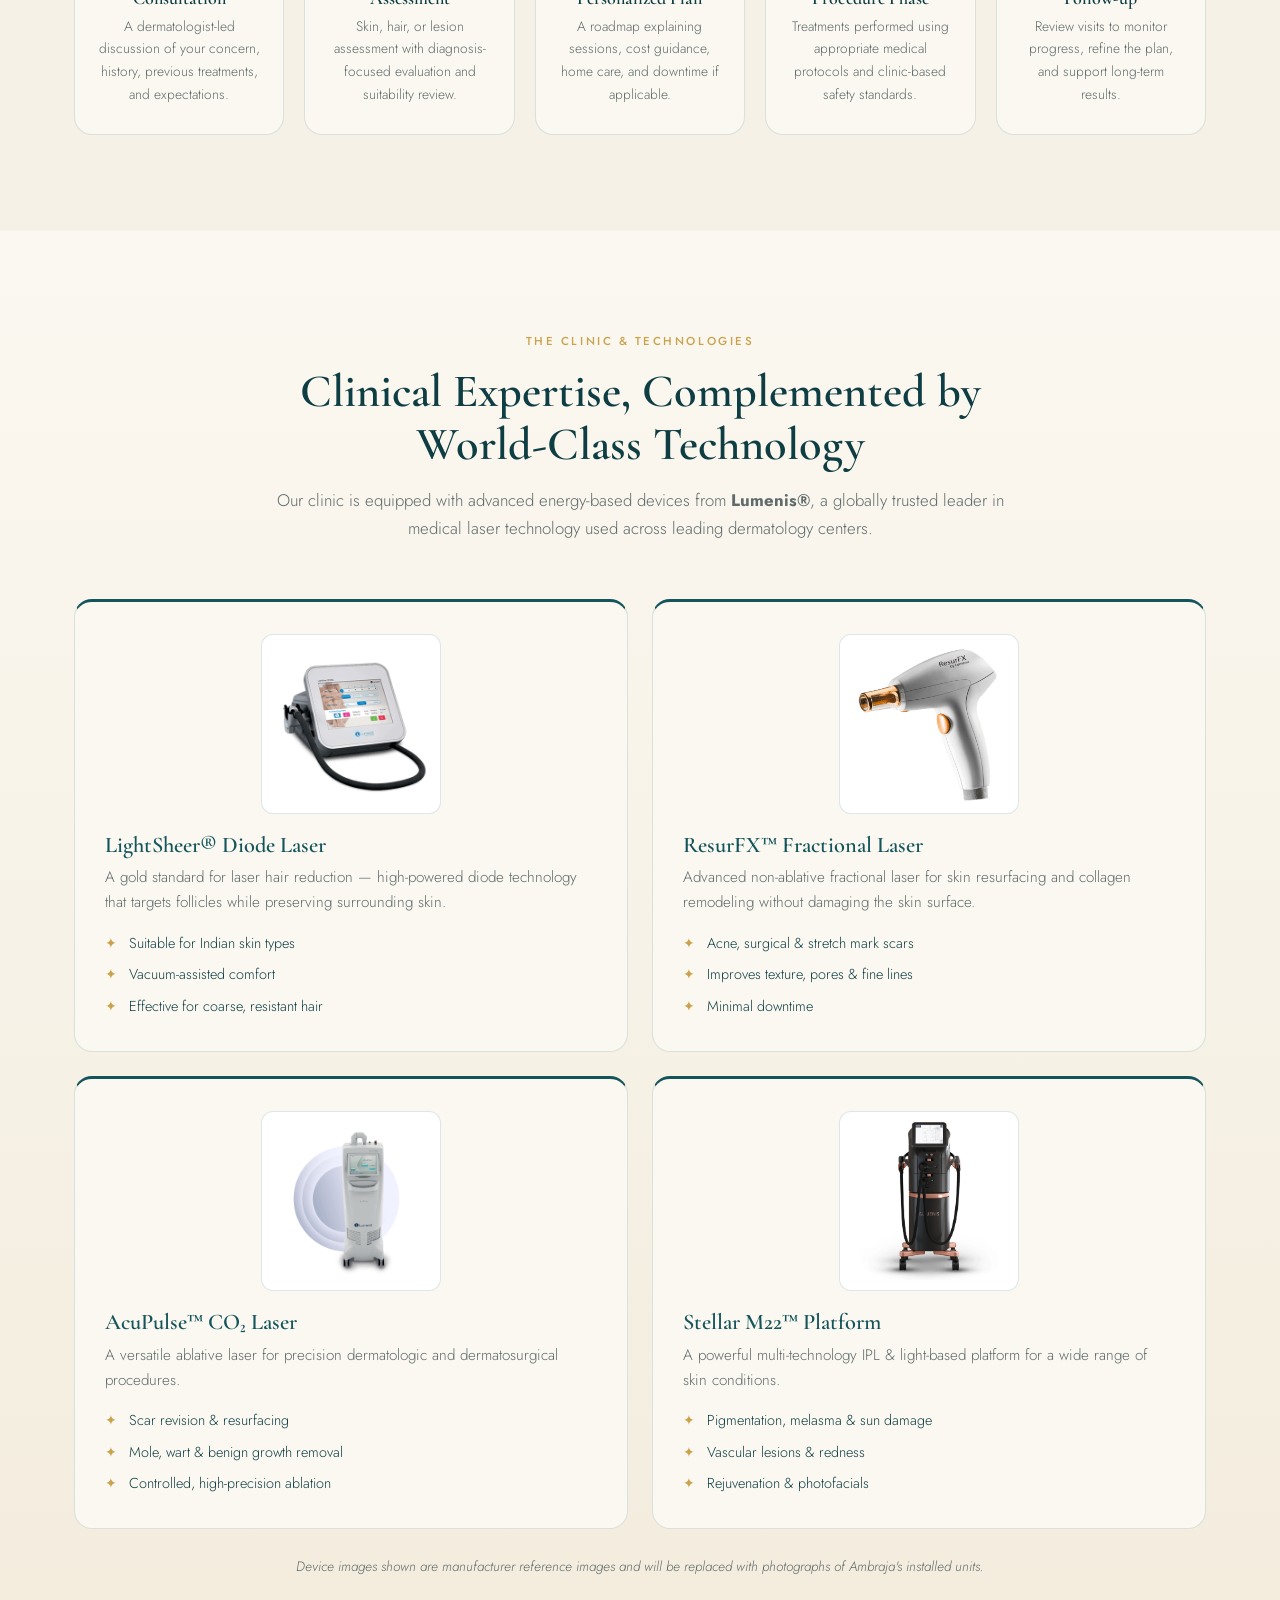
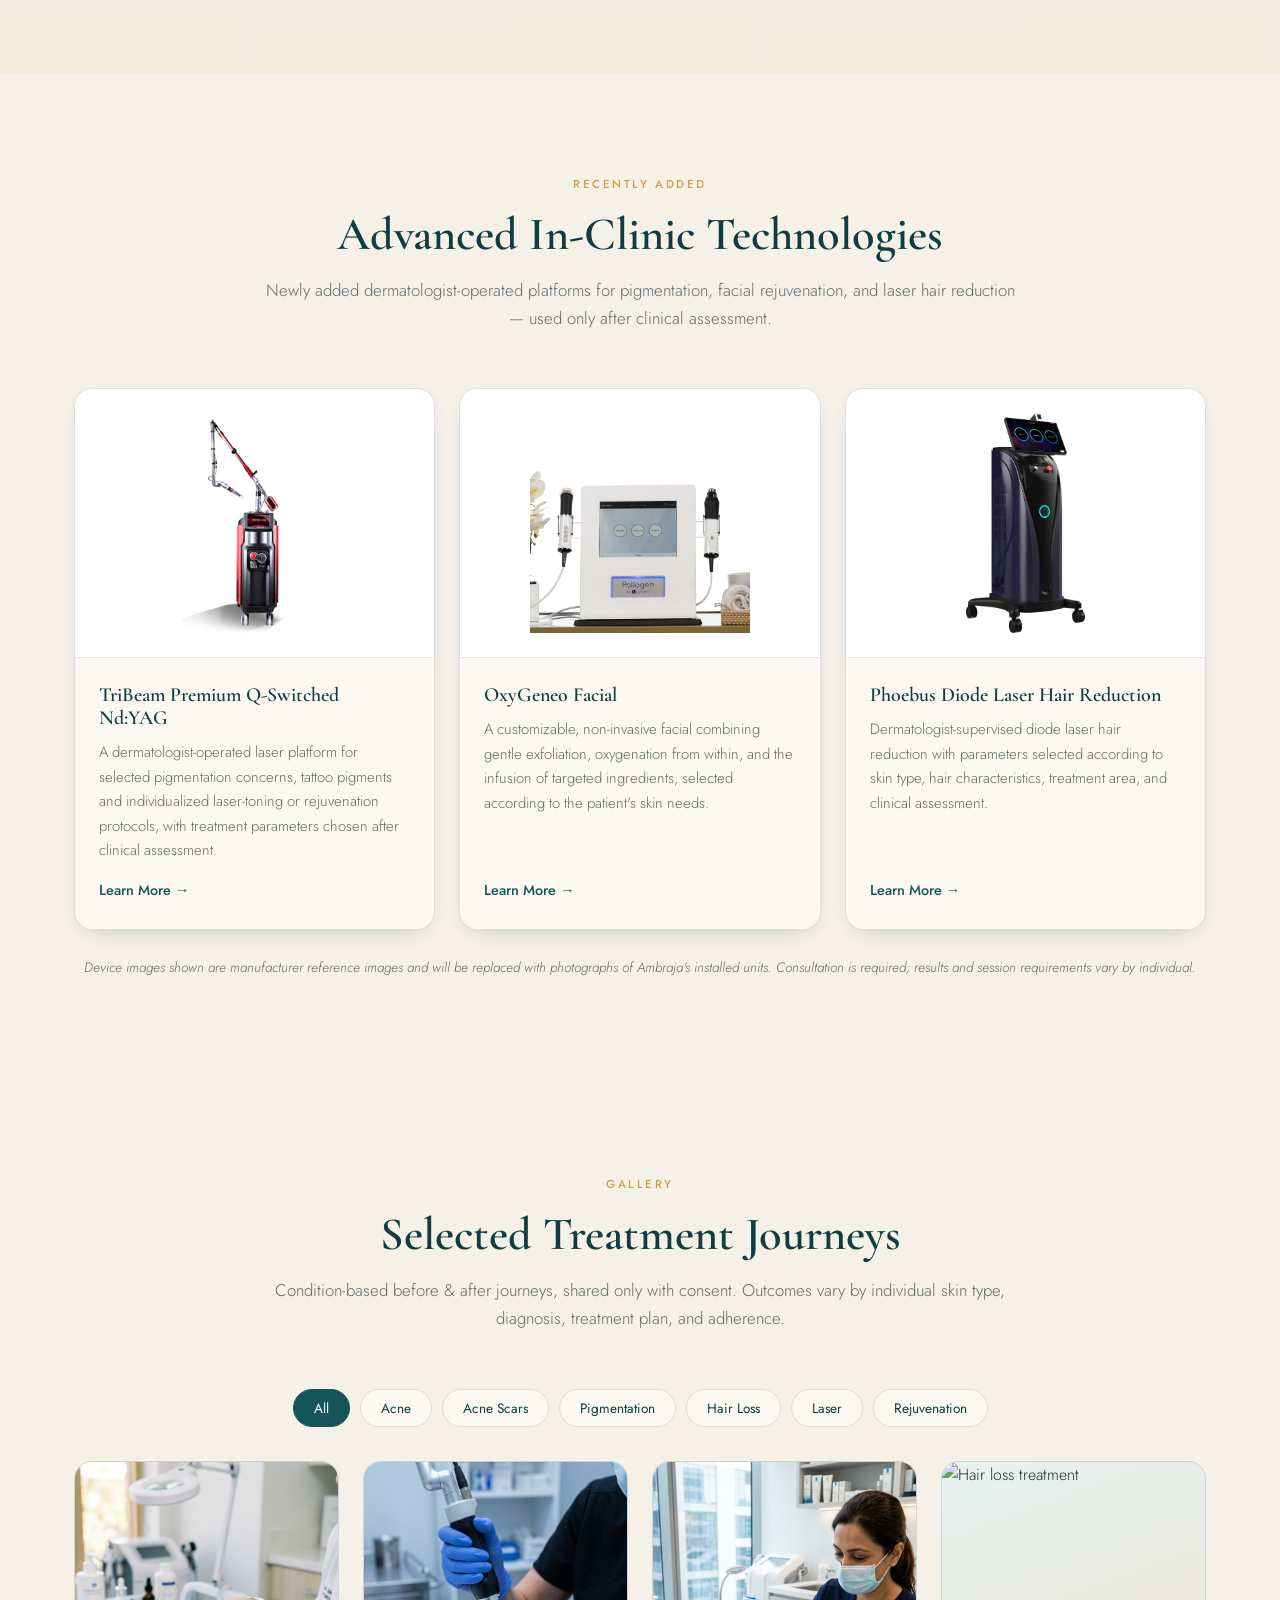
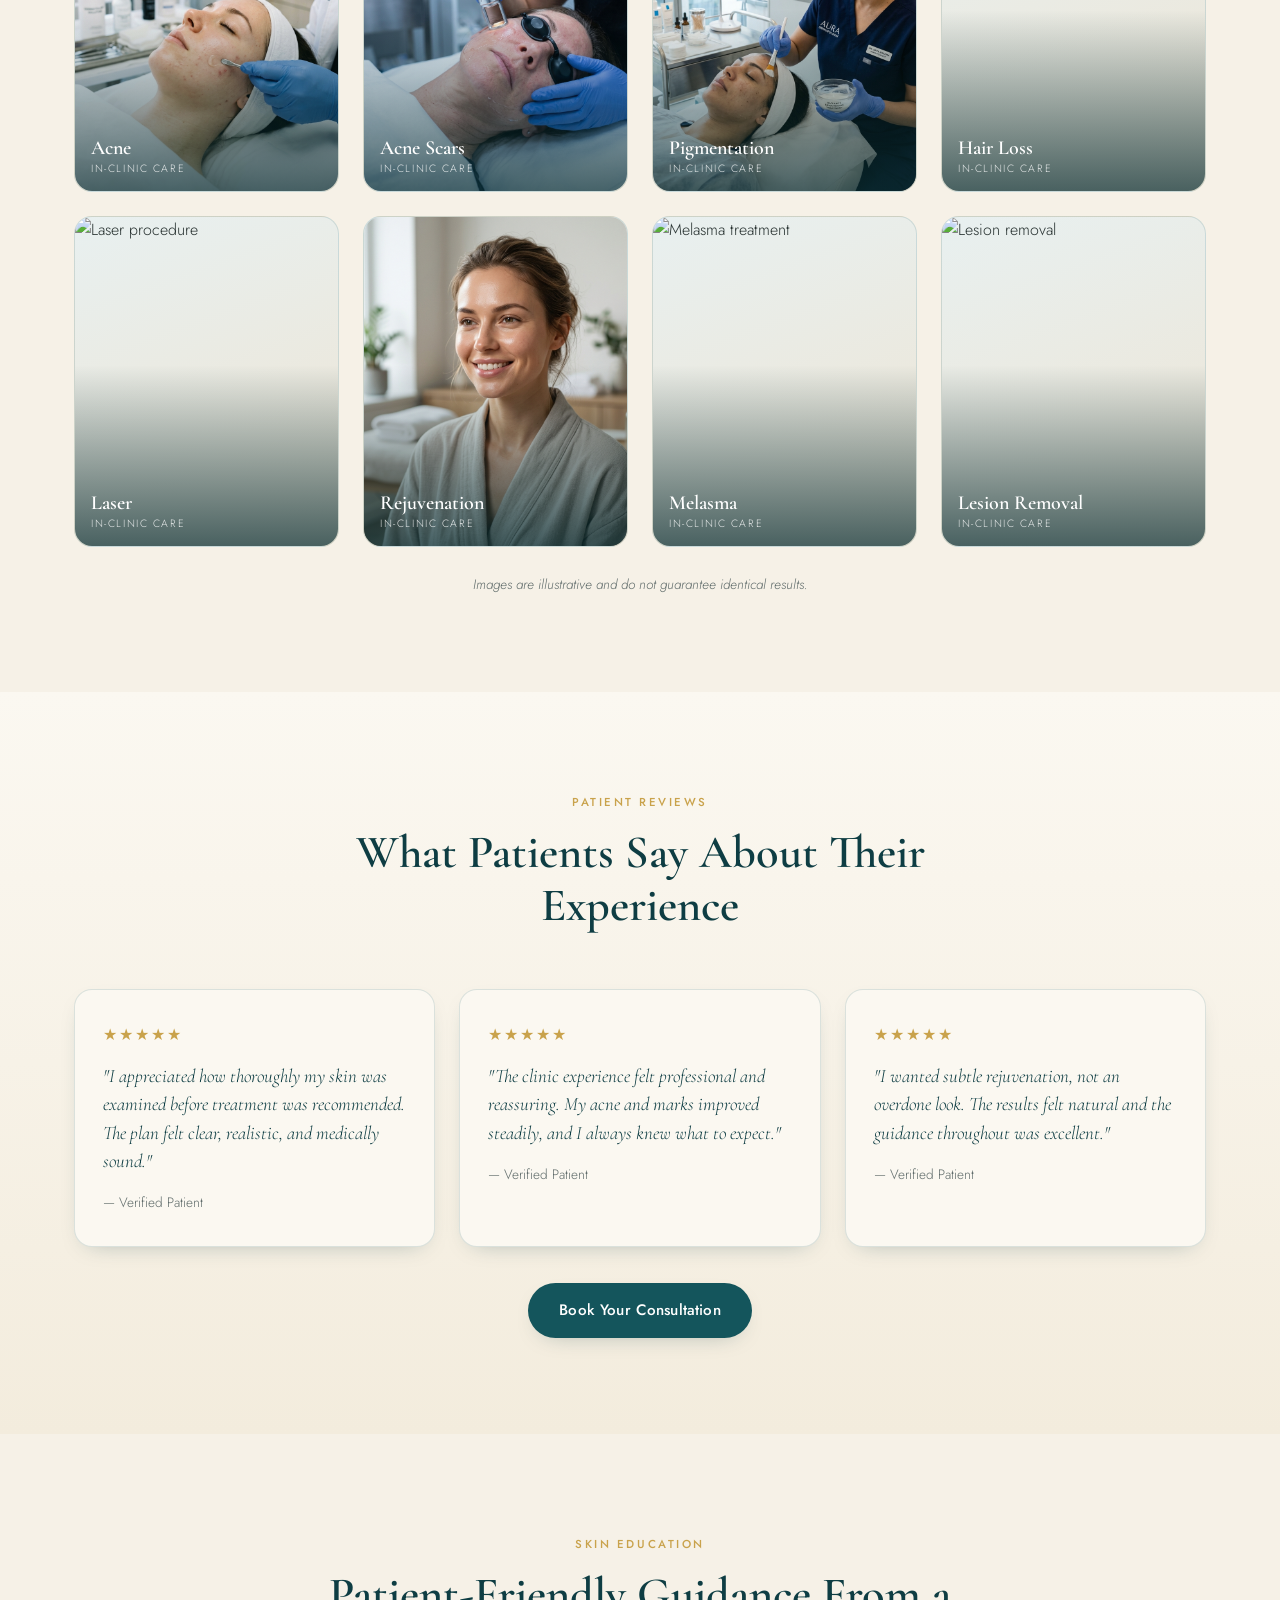
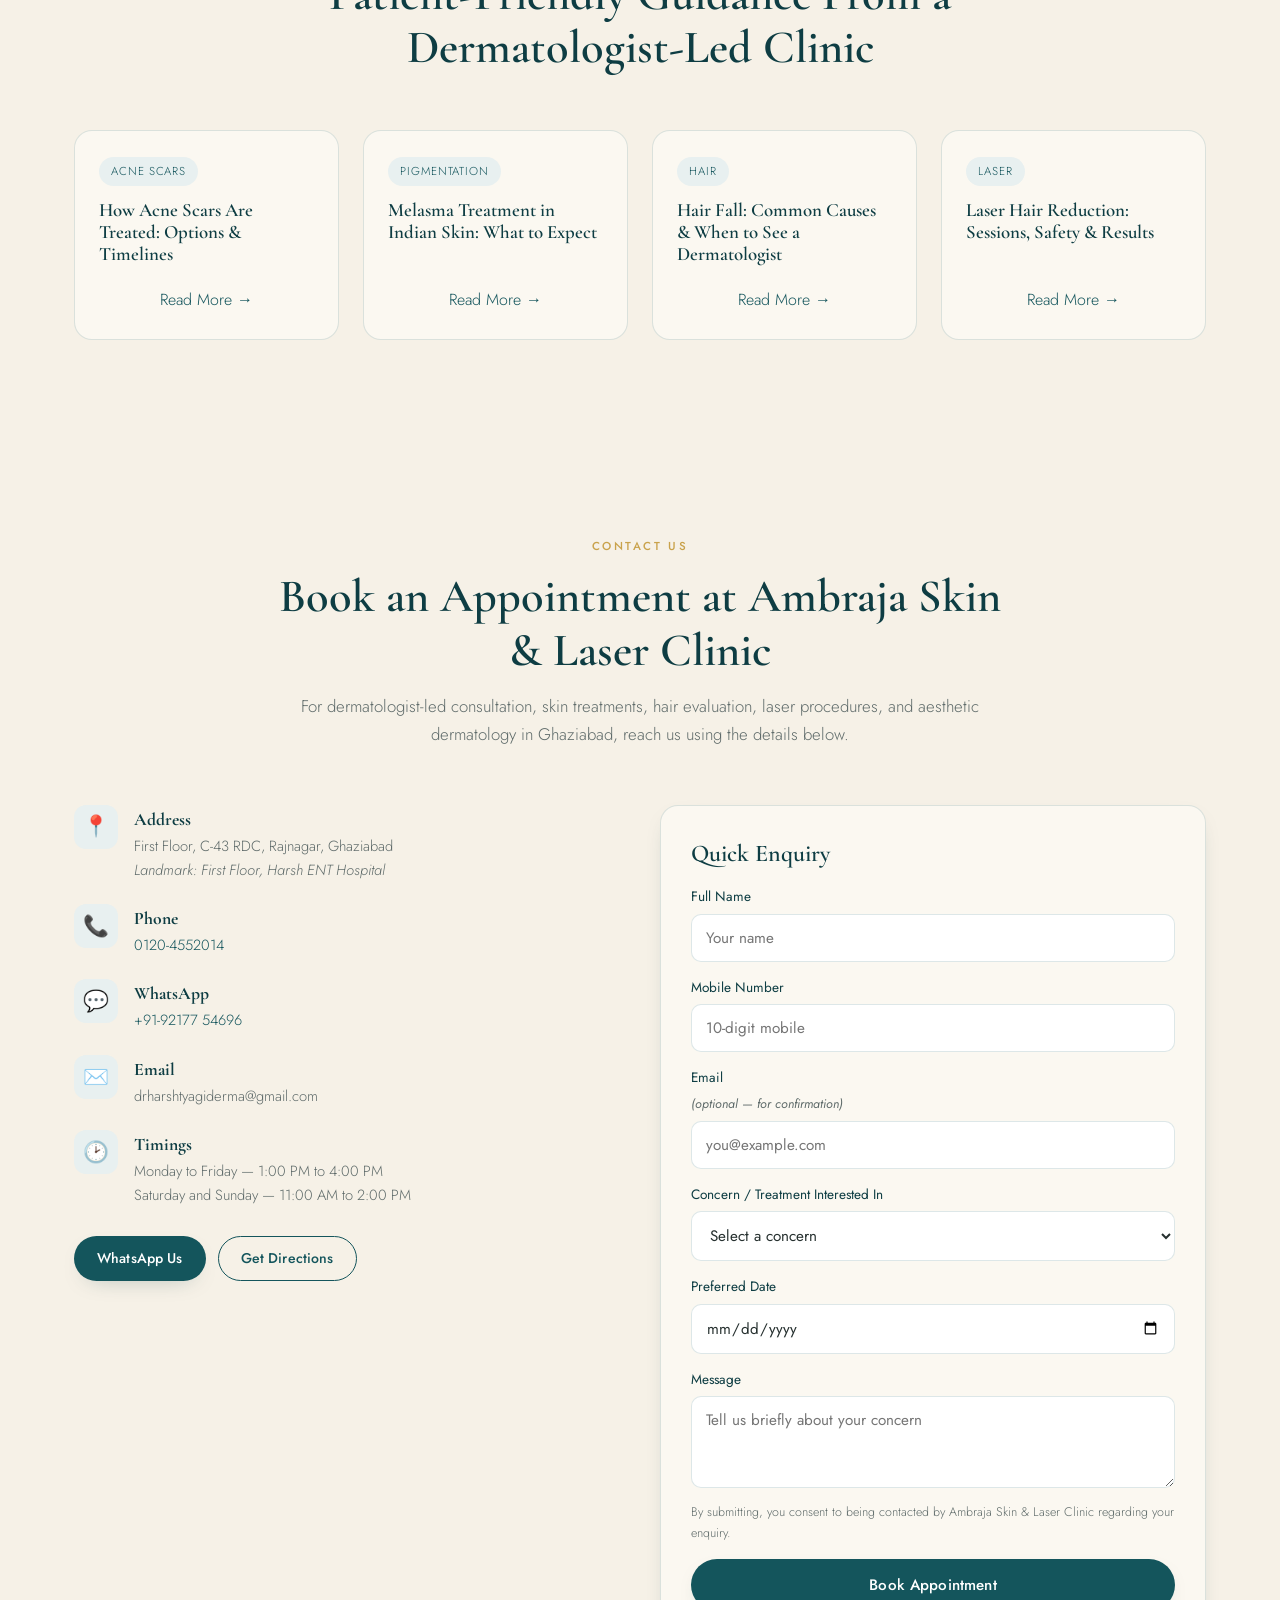
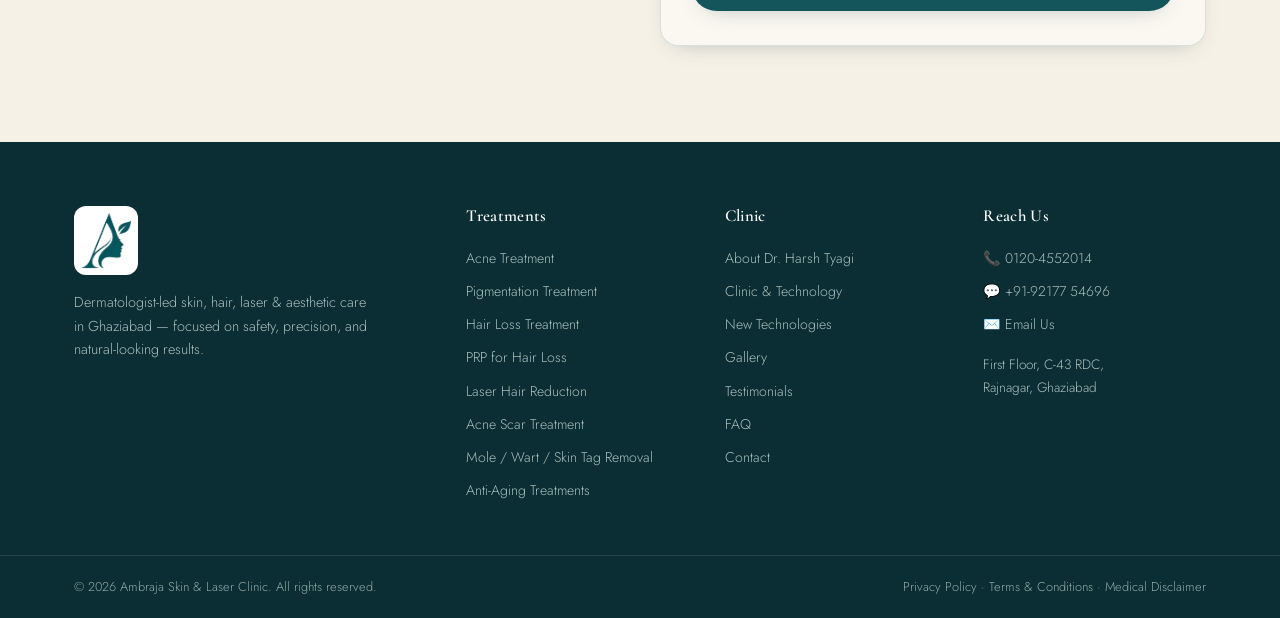
==== commit ee6e320f: "remove duplicate folder" ====
--- a/index.html
+++ b/index.html
@@ -24,7 +24,7 @@
         "@context": "https://schema.org",
         "@type": "MedicalClinic",
         "name": "Ambraja Skin & Laser Clinic",
-        "image": "https://www.ambrajaskinclinic.com/Public/logo/logo.jpeg",
+        "image": "https://www.ambrajaskinclinic.com/Public/logo/logo.png",
         "telephone": "+91-120-4552014",
         "email": "drharshtyagiderma@gmail.com",
         "address": {
@@ -59,13 +59,12 @@
   </head>
 
   <body>
+
     <!-- ============ TOP BAR ============ -->
     <div class="topbar">
       <div class="container topbar__inner">
         <span class="topbar__item">📍 C-43 RDC, Rajnagar, Ghaziabad</span>
-        <span class="topbar__item"
-          >🕑 Mon–Fri 1–4 PM &nbsp;|&nbsp; Sat–Sun 11 AM–2 PM</span
-        >
+        <span class="topbar__item">🕑 Mon–Fri 1–4 PM &nbsp;|&nbsp; Sat–Sun 11 AM–2 PM</span>
         <a class="topbar__item" href="tel:01204552014">📞 0120-4552014</a>
       </div>
     </div>
@@ -73,35 +72,26 @@
     <!-- ============ HEADER ============ -->
     <header class="header" id="header">
       <div class="container header__inner">
-        <a href="#home" class="brand">
-          <img
-            src="Public/logo/logo.png"
-            alt="Ambraja Skin & Laser Clinic logo"
-            class="brand__mark"
-          />
+        <a href="index.html" class="brand">
+          <img src="Public/logo/logo.png" alt="Ambraja Skin &amp; Laser Clinic logo" class="brand__mark" />
           <span class="brand__text">
             <span class="brand__name">Ambraja</span>
             <span class="brand__sub">Skin &amp; Laser Clinic</span>
           </span>
         </a>
-
-        <nav class="nav" id="nav">
-          <a href="#home" class="nav__link">Home</a>
-          <a href="#doctor" class="nav__link">Dr. Harsh Tyagi</a>
-          <a href="#clinic" class="nav__link">Clinic &amp; Tech</a>
-          <a href="#new-technologies" class="nav__link">Technologies</a>
-          <a href="#services" class="nav__link">Treatments</a>
-          <a href="#gallery" class="nav__link">Gallery</a>
-          <a href="#testimonials" class="nav__link">Reviews</a>
-          <a href="#faq" class="nav__link">FAQ</a>
-          <a href="#contact" class="nav__link">Contact</a>
+        <nav class="nav" id="nav" aria-label="Primary navigation">
+          <a href="index.html" class="nav__link is-active" aria-current="page">Home</a>
+          <a href="doctor.html" class="nav__link">Dr. Harsh Tyagi</a>
+          <a href="clinic.html" class="nav__link">Clinic &amp; Tech</a>
+          <a href="treatments.html" class="nav__link">Treatments</a>
+          <a href="gallery.html" class="nav__link">Gallery</a>
+          <a href="reviews.html" class="nav__link">Reviews</a>
+          <a href="faq.html" class="nav__link">FAQ</a>
+          <a href="contact.html" class="nav__link">Contact</a>
         </nav>
-
         <div class="header__cta">
-          <a href="#contact" class="btn btn--primary btn--sm"
-            >Book Appointment</a
-          >
-          <button class="nav-toggle" id="navToggle" aria-label="Open menu">
+          <a href="enquiry.html" class="btn btn--primary btn--sm">Book Appointment</a>
+          <button class="nav-toggle" id="navToggle" aria-label="Open menu" aria-expanded="false">
             <span></span><span></span><span></span>
           </button>
         </div>
@@ -129,7 +119,7 @@
           </p>
 
           <div class="hero__actions">
-            <a href="#contact" class="btn btn--primary">Book Appointment</a>
+            <a href="enquiry.html" class="btn btn--primary">Book Appointment</a>
             <a
               href="https://wa.me/919217754696"
               class="btn btn--outline"
@@ -197,11 +187,11 @@
           <p>
             After completing his MBBS from Jawaharlal Nehru Medical College,
             Belagavi, he pursued his MD in Dermatology, Venereology &amp;
-            Leprosy from SMS&amp;R, Sharda University, Greater Noida. Dr.
-            Harsh Tyagi is a Consultant Dermatologist and Founder of Ambraja
-            Skin &amp; Laser Clinic, Ghaziabad. He is also a Visiting
-            Consultant at Manipal Hospital and St. Joseph's Hospital. He
-            remains actively connected to the specialty through
+            Leprosy from SMS&amp;R, Sharda University, Greater Noida. Dr. Harsh
+            Tyagi is a Consultant Dermatologist and Founder of Ambraja Skin
+            &amp; Laser Clinic, Ghaziabad. He is also a Visiting Consultant at
+            Manipal Hospital and St. Joseph's Hospital. He remains actively
+            connected to the specialty through
             <strong>IADVL</strong> and <strong>ACSI</strong>.
           </p>
           <ul class="doctor__expertise">
@@ -633,10 +623,12 @@
               <p>
                 A customizable, non-invasive facial combining gentle
                 exfoliation, oxygenation from within, and the infusion of
-                targeted ingredients, selected according to the patient's
-                skin needs.
+                targeted ingredients, selected according to the patient's skin
+                needs.
               </p>
-              <a href="technologies/oxygeneo-facial-ghaziabad.html" class="tcard__link"
+              <a
+                href="technologies/oxygeneo-facial-ghaziabad.html"
+                class="tcard__link"
                 >Learn More →</a
               >
             </div>
@@ -699,7 +691,7 @@
               loading="lazy"
             />
             <figcaption class="gtile__cap">
-              <span>Acne</span><small>Before / After</small>
+              <span>Acne</span><small>In-Clinic Care</small>
             </figcaption>
           </figure>
           <figure class="gtile" data-cat="acne scars">
@@ -709,7 +701,7 @@
               loading="lazy"
             />
             <figcaption class="gtile__cap">
-              <span>Acne Scars</span><small>Before / After</small>
+              <span>Acne Scars</span><small>In-Clinic Care</small>
             </figcaption>
           </figure>
           <figure class="gtile" data-cat="pigmentation">
@@ -719,27 +711,27 @@
               loading="lazy"
             />
             <figcaption class="gtile__cap">
-              <span>Pigmentation</span><small>Before / After</small>
+              <span>Pigmentation</span><small>In-Clinic Care</small>
             </figcaption>
           </figure>
           <figure class="gtile" data-cat="hair loss">
             <img
-              src="Public/gallery/hair_loss.png"
+              src="https://images.pexels.com/photos/6333512/pexels-photo-6333512.jpeg?auto=compress&cs=tinysrgb&w=1000"
               alt="Hair loss treatment"
               loading="lazy"
             />
             <figcaption class="gtile__cap">
-              <span>Hair Loss</span><small>Before / After</small>
+              <span>Hair Loss</span><small>In-Clinic Care</small>
             </figcaption>
           </figure>
           <figure class="gtile" data-cat="laser">
             <img
-              src="Public/gallery/laser.png"
+              src="https://images.pexels.com/photos/4586726/pexels-photo-4586726.jpeg?auto=compress&cs=tinysrgb&w=1000"
               alt="Laser procedure"
               loading="lazy"
             />
             <figcaption class="gtile__cap">
-              <span>Laser</span><small>Before / After</small>
+              <span>Laser</span><small>In-Clinic Care</small>
             </figcaption>
           </figure>
           <figure class="gtile" data-cat="rejuvenation">
@@ -749,27 +741,27 @@
               loading="lazy"
             />
             <figcaption class="gtile__cap">
-              <span>Rejuvenation</span><small>Before / After</small>
+              <span>Rejuvenation</span><small>In-Clinic Care</small>
             </figcaption>
           </figure>
           <figure class="gtile" data-cat="pigmentation">
             <img
-              src="Public/gallery/melasma.png"
+              src="https://images.pexels.com/photos/5701545/pexels-photo-5701545.jpeg?auto=compress&cs=tinysrgb&w=1000"
               alt="Melasma treatment"
               loading="lazy"
             />
             <figcaption class="gtile__cap">
-              <span>Melasma</span><small>Before / After</small>
+              <span>Melasma</span><small>In-Clinic Care</small>
             </figcaption>
           </figure>
           <figure class="gtile" data-cat="lesion">
             <img
-              src="Public/gallery/lesion_removal.png"
+              src="https://images.pexels.com/photos/7108235/pexels-photo-7108235.jpeg?auto=compress&cs=tinysrgb&w=1000"
               alt="Lesion removal"
               loading="lazy"
             />
             <figcaption class="gtile__cap">
-              <span>Lesion Removal</span><small>Before / After</small>
+              <span>Lesion Removal</span><small>In-Clinic Care</small>
             </figcaption>
           </figure>
         </div>
@@ -890,116 +882,6 @@
         </div>
       </div>
     </section>
-
-    <!-- ============ FAQ ============ -->
-    <section class="section faq alt" id="faq">
-      <div class="container faq__inner">
-        <div class="section__head">
-          <span class="eyebrow">FAQ</span>
-          <h2 class="section__title">Common Questions Patients Ask</h2>
-        </div>
-        <div class="accordion">
-          <div class="acc">
-            <button class="acc__q">What are the clinic's consultation hours?</button>
-            <div class="acc__a">
-              <p>
-                Clinic Hours: Monday to Friday, 1:00 PM to 4:00 PM. Saturday
-                and Sunday, 11:00 AM to 2:00 PM. If availability differs on a
-                particular date or public holiday, please check with us
-                directly before visiting.
-              </p>
-            </div>
-          </div>
-          <div class="acc">
-            <button class="acc__q">
-              Do I need an appointment before visiting?
-            </button>
-            <div class="acc__a">
-              <p>
-                We recommend booking an appointment so adequate consultation
-                time can be reserved. Walk-ins may be accommodated based on
-                availability.
-              </p>
-            </div>
-          </div>
-          <div class="acc">
-            <button class="acc__q">Are treatments safe for Indian skin?</button>
-            <div class="acc__a">
-              <p>
-                Treatment plans are selected after evaluating the concern, skin
-                type, and history. Safety and pigment-risk minimization are
-                central to planning.
-              </p>
-            </div>
-          </div>
-          <div class="acc">
-            <button class="acc__q">How many sessions will I need?</button>
-            <div class="acc__a">
-              <p>
-                It depends on the diagnosis, treatment selected, severity, and
-                your skin response. A clearer estimate is usually provided after
-                consultation.
-              </p>
-            </div>
-          </div>
-          <div class="acc">
-            <button class="acc__q">Is laser treatment safe?</button>
-            <div class="acc__a">
-              <p>
-                When appropriately selected, performed, and monitored in a
-                clinical setting, laser treatments can be safe and effective.
-                Suitability varies by condition and skin type.
-              </p>
-            </div>
-          </div>
-          <div class="acc">
-            <button class="acc__q">
-              Do you treat both skin and hair problems?
-            </button>
-            <div class="acc__a">
-              <p>
-                Yes. The clinic evaluates both dermatologic and hair/scalp
-                concerns, along with selected laser and aesthetic indications.
-              </p>
-            </div>
-          </div>
-          <div class="acc">
-            <button class="acc__q">
-              What is the downtime after procedures?
-            </button>
-            <div class="acc__a">
-              <p>
-                Downtime depends on the procedure. Some treatments have little
-                to no downtime, while others may involve redness, peeling, or
-                sun precautions for a few days.
-              </p>
-            </div>
-          </div>
-          <div class="acc">
-            <button class="acc__q">
-              Can I start treatment on the first visit?
-            </button>
-            <div class="acc__a">
-              <p>
-                In many cases, yes. Some concerns may require investigations,
-                pre-procedure preparation, or patch testing before treatment.
-              </p>
-            </div>
-          </div>
-          <div class="acc">
-            <button class="acc__q">Are results permanent?</button>
-            <div class="acc__a">
-              <p>
-                Some concerns need maintenance because skin and hair are
-                influenced by hormones, lifestyle, sun exposure, and genetics.
-                Your dermatologist will explain realistic expectations.
-              </p>
-            </div>
-          </div>
-        </div>
-      </div>
-    </section>
-
     <!-- ============ CONTACT ============ -->
     <section class="section contact" id="contact">
       <div class="container">
@@ -1014,7 +896,6 @@
             Ghaziabad, reach us using the details below.
           </p>
         </div>
-
         <div class="contact__grid">
           <div class="contact__info">
             <div class="cinfo">
@@ -1061,8 +942,8 @@
               <div>
                 <strong>Timings</strong>
                 <p>
-                  Monday to Friday — 1:00 PM to 4:00 PM<br />Saturday and
-                  Sunday — 11:00 AM to 2:00 PM
+                  Monday to Friday — 1:00 PM to 4:00 PM<br />Saturday and Sunday
+                  — 11:00 AM to 2:00 PM
                 </p>
               </div>
             </div>
@@ -1140,82 +1021,19 @@
       </div>
     </section>
 
-    <!-- ============ FOOTER ============ -->
     <footer class="footer">
       <div class="container footer__inner">
         <div class="footer__brand">
-          <img
-            src="Public/logo/logo.jpeg"
-            alt="Ambraja Skin & Laser Clinic"
-            class="footer__logo"
-          />
-          <p>
-            Dermatologist-led skin, hair, laser &amp; aesthetic care in
-            Ghaziabad — focused on safety, precision, and natural-looking
-            results.
-          </p>
-        </div>
-        <div class="footer__col">
-          <h4>Treatments</h4>
-          <a href="#treatments">Acne Treatment</a>
-          <a href="#treatments">Pigmentation Treatment</a>
-          <a href="#treatments">Hair Loss Treatment</a>
-          <a href="#treatments">PRP for Hair Loss</a>
-          <a href="#treatments">Laser Hair Reduction</a>
-          <a href="#treatments">Acne Scar Treatment</a>
-          <a href="#treatments">Mole / Wart / Skin Tag Removal</a>
-          <a href="#treatments">Anti-Aging Treatments</a>
-        </div>
-        <div class="footer__col">
-          <h4>Clinic</h4>
-          <a href="#doctor">About Dr. Harsh Tyagi</a>
-          <a href="#clinic">Clinic &amp; Technology</a>
-          <a href="#new-technologies">New Technologies</a>
-          <a href="#gallery">Gallery</a>
-          <a href="#testimonials">Testimonials</a>
-          <a href="#faq">FAQ</a>
-          <a href="#contact">Contact</a>
-        </div>
-        <div class="footer__col">
-          <h4>Reach Us</h4>
-          <a href="tel:01204552014">📞 0120-4552014</a>
-          <a href="https://wa.me/919217754696">💬 +91-92177 54696</a>
-          ✉️ ambraja@gmail.com
-          <p class="footer__addr">
-            First Floor, C-43 RDC,<br />Rajnagar, Ghaziabad
-          </p>
-        </div>
-      </div>
-      <div class="footer__bottom">
-        <div class="container footer__bottom-inner">
-          <span
-            >© <span id="year"></span> Ambraja Skin &amp; Laser Clinic. All
-            rights reserved.</span
-          >
-          <span class="footer__legal"
-            ><a href="#">Privacy Policy</a> ·
-            <a href="#">Terms &amp; Conditions</a> ·
-            <a href="#">Medical Disclaimer</a></span
-          >
-        </div>
-      </div>
+          <img src="Public/logo/logo.png" alt="Ambraja Skin &amp; Laser Clinic" class="footer__logo" />
+          <p>Dermatologist-led skin, hair, laser &amp; aesthetic care in Ghaziabad — focused on safety, precision, and natural-looking results.</p>
+        </div>
+        <div class="footer__col"><h4>Treatments</h4><a href="treatments.html">Acne Treatment</a><a href="treatments.html">Pigmentation Treatment</a><a href="treatments.html">Hair Loss Treatment</a><a href="treatments.html">PRP for Hair Loss</a><a href="laser-hair-reduction-ghaziabad.html">Laser Hair Reduction</a><a href="treatments.html">Acne Scar Treatment</a><a href="treatments.html">Mole / Wart / Skin Tag Removal</a><a href="treatments.html">Anti-Aging Treatments</a></div>
+        <div class="footer__col"><h4>Clinic</h4><a href="doctor.html">About Dr. Harsh Tyagi</a><a href="clinic.html">Clinic &amp; Technology</a><a href="technologies.html">New Technologies</a><a href="gallery.html">Gallery</a><a href="reviews.html">Testimonials</a><a href="faq.html">FAQ</a><a href="contact.html">Contact</a></div>
+        <div class="footer__col"><h4>Reach Us</h4><a href="tel:01204552014">📞 0120-4552014</a><a href="https://wa.me/919217754696" target="_blank" rel="noopener">💬 +91-92177 54696</a><a href="mailto:drharshtyagiderma@gmail.com">✉️ Email Us</a><p class="footer__addr">First Floor, C-43 RDC,<br />Rajnagar, Ghaziabad</p></div>
+      </div>
+      <div class="footer__bottom"><div class="container footer__bottom-inner"><span>© <span id="year"></span> Ambraja Skin &amp; Laser Clinic. All rights reserved.</span><span class="footer__legal"><a href="#">Privacy Policy</a> · <a href="#">Terms &amp; Conditions</a> · <a href="#">Medical Disclaimer</a></span></div></div>
     </footer>
-
-    <!-- ============ MOBILE STICKY BAR ============ -->
-    <div class="mobilebar">
-      <a href="tel:01204552014" class="mobilebar__btn"><span>📞</span>Call</a>
-      <a
-        href="https://wa.me/919217754696"
-        class="mobilebar__btn mobilebar__btn--wa"
-        target="_blank"
-        rel="noopener"
-        ><span>💬</span>WhatsApp</a
-      >
-      <a href="#contact" class="mobilebar__btn mobilebar__btn--book"
-        ><span>📅</span>Book</a
-      >
-    </div>
-
+    <div class="mobilebar" aria-label="Quick actions"><a href="tel:01204552014" class="mobilebar__btn"><span>📞</span>Call</a><a href="https://wa.me/919217754696" class="mobilebar__btn mobilebar__btn--wa" target="_blank" rel="noopener"><span>💬</span>WhatsApp</a><a href="enquiry.html" class="mobilebar__btn mobilebar__btn--book"><span>📅</span>Book</a></div>
     <script src="js/script.js"></script>
   </body>
 </html>
